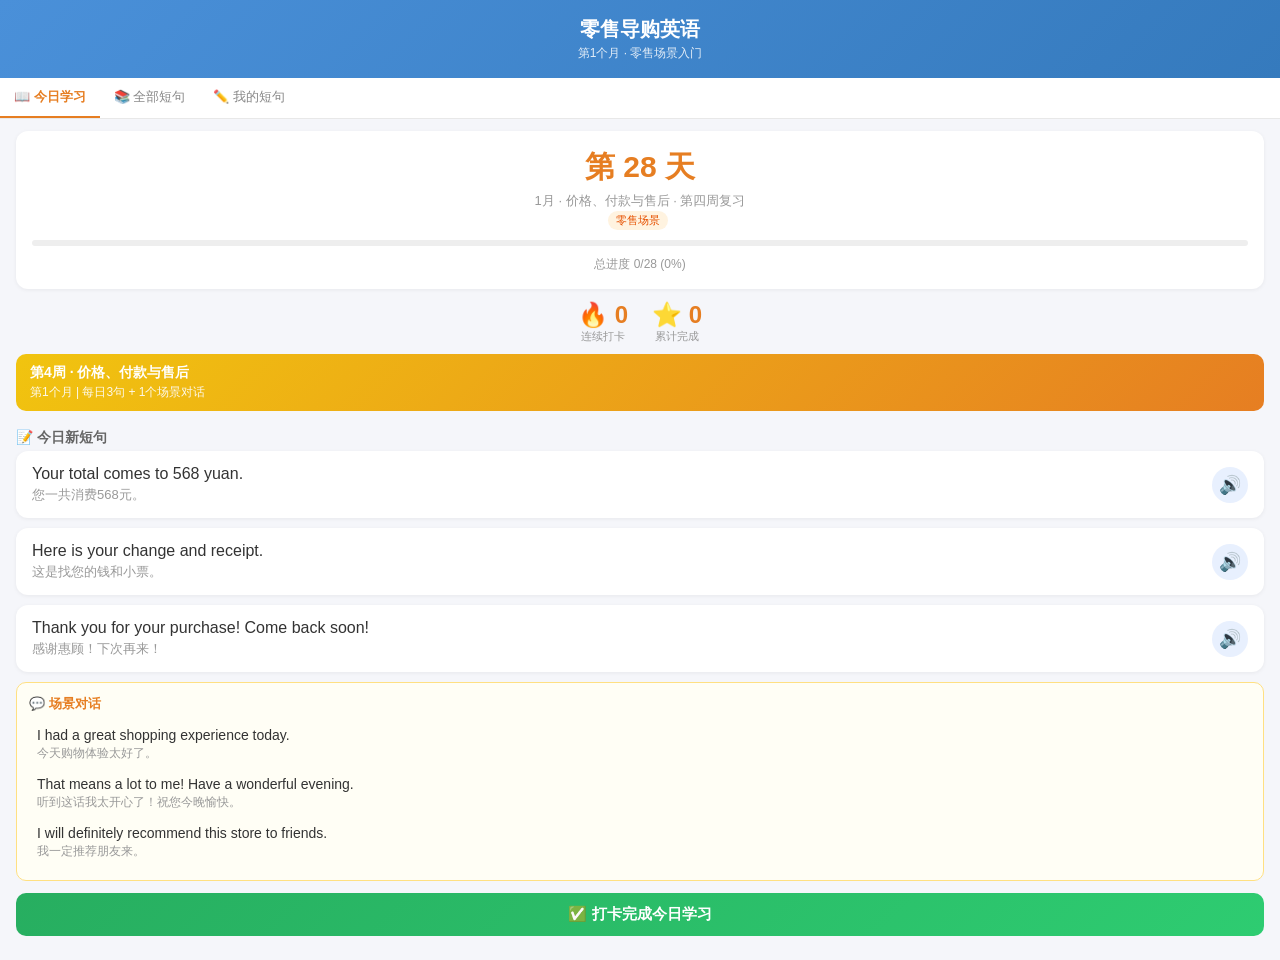
==== index.html @ 5f913c21 "精简到第1个月课程 (28天)，文件大小减半" ====
<!DOCTYPE html>
<html lang="zh-CN">
<head>
<meta charset="UTF-8">
<meta name="viewport" content="width=device-width, initial-scale=1.0, user-scalable=no">
<meta name="apple-mobile-web-app-capable" content="yes">
<meta name="apple-mobile-web-app-status-bar-style" content="default">
<meta name="apple-mobile-web-app-title" content="英语学习">
<meta name="theme-color" content="#4A90D9">
<title>零售导购英语 · 第1个月</title>
<link rel="manifest" href="manifest.json">
<link rel="apple-touch-icon" href="apple-touch-icon.png">
<style>
*{margin:0;padding:0;box-sizing:border-box}
body{font-family:-apple-system,BlinkMacSystemFont,'Segoe UI',Roboto,sans-serif;background:#f5f6fa;color:#333;min-height:100vh;padding-bottom:env(safe-area-inset-bottom,20px)}
.app-header{background:linear-gradient(135deg,#4A90D9,#357ABD);color:#fff;padding:16px;text-align:center;position:sticky;top:0;z-index:10}
.app-header h1{font-size:20px;font-weight:600}
.app-header p{font-size:12px;opacity:.85;margin-top:2px}
.tabs{display:flex;background:#fff;position:sticky;top:72px;z-index:9;border-bottom:1px solid #e8e8e8;overflow-x:auto;-webkit-overflow-scrolling:touch}
.tabs::-webkit-scrollbar{display:none}
.tab{flex:none;padding:10px 14px;font-size:13px;color:#888;border:none;background:none;cursor:pointer;white-space:nowrap;border-bottom:2px solid transparent;transition:all .2s}
.tab.active{color:#4A90D9;border-bottom-color:#4A90D9}
.tab.today-tab{font-weight:600}
.tab.today-tab.active{color:#e67e22;border-bottom-color:#e67e22}
.content{padding:12px 16px}
.page{display:none}
.page.active{display:block}

.card{background:#fff;border-radius:12px;padding:14px 16px;margin-bottom:10px;box-shadow:0 1px 4px rgba(0,0,0,.06);display:flex;justify-content:space-between;align-items:center;transition:all .15s;cursor:pointer}
.card:active{transform:scale(.98);background:#f8f9ff}
.card-left{flex:1;min-width:0}
.card-en{font-size:16px;color:#333;font-weight:500;margin-bottom:3px}
.card-zh{font-size:13px;color:#999}
.speak-icon{width:36px;height:36px;border-radius:50%;background:#e8f0fe;display:flex;align-items:center;justify-content:center;flex-shrink:0;margin-left:10px;font-size:18px;transition:all .2s}
.card:active .speak-icon{background:#4A90D9}
.section-title{font-size:14px;font-weight:600;color:#666;padding:8px 0 4px}

.add-section{background:#fff;border-radius:12px;padding:16px;margin-top:10px;box-shadow:0 1px 4px rgba(0,0,0,.06)}
.add-section h3{font-size:15px;margin-bottom:10px}
.add-section input{width:100%;padding:10px 14px;border:1px solid #ddd;border-radius:8px;font-size:14px;margin-bottom:8px;outline:none}
.add-section input:focus{border-color:#4A90D9}
.btn-primary{display:block;width:100%;padding:12px;background:linear-gradient(135deg,#4A90D9,#357ABD);color:#fff;border:none;border-radius:10px;font-size:15px;font-weight:600;cursor:pointer}
.btn-primary:active{opacity:.85}

.empty-hint{text-align:center;color:#bbb;padding:40px 0;font-size:14px}
.delete-btn{background:none;border:none;color:#ccc;font-size:20px;cursor:pointer;padding:4px 8px;line-height:1}
.delete-btn:active{color:#e74c3c}
.toast{position:fixed;bottom:30px;left:50%;transform:translateX(-50%);background:rgba(0,0,0,.75);color:#fff;padding:10px 24px;border-radius:20px;font-size:14px;z-index:100;opacity:0;transition:opacity .3s;pointer-events:none}
.toast.show{opacity:1}

.tag{display:inline-block;padding:2px 8px;border-radius:10px;font-size:11px;font-weight:500;margin-right:4px}
.tag-retail{background:#fff3e0;color:#e65100}
.tag-daily{background:#e3f2fd;color:#1565c0}
.tag-adv{background:#f3e5f5;color:#7b1fa2}

.study-header{background:#fff;border-radius:12px;padding:16px;margin-bottom:12px;box-shadow:0 1px 4px rgba(0,0,0,.06);text-align:center}
.study-day{font-size:30px;font-weight:700;color:#e67e22}
.study-label{font-size:13px;color:#999;margin-top:4px}
.progress-bar{height:6px;background:#eee;border-radius:3px;margin:10px 0;overflow:hidden}
.progress-fill{height:100%;background:linear-gradient(90deg,#e67e22,#f1c40f);border-radius:3px;transition:width .5s}
.progress-text{font-size:12px;color:#999}

.streak-box{display:flex;justify-content:center;gap:24px;margin-bottom:10px}
.streak-item{text-align:center}
.streak-num{font-size:24px;font-weight:700;color:#e67e22}
.streak-label{font-size:11px;color:#999}

.week-header{background:linear-gradient(135deg,#f1c40f,#e67e22);color:#fff;border-radius:10px;padding:10px 14px;margin-bottom:10px}
.week-header .wk-title{font-size:14px;font-weight:600}
.week-header .wk-sub{font-size:12px;opacity:.9;margin-top:2px}

.conv-box{background:#fffef5;border:1px solid #ffe082;border-radius:10px;padding:12px;margin-bottom:10px}
.conv-box .conv-title{font-size:13px;font-weight:600;color:#e67e22;margin-bottom:8px}
.conv-box .conv-line{font-size:14px;padding:6px 8px;border-radius:6px;cursor:pointer;margin-bottom:2px}
.conv-box .conv-line:active{background:#fff3cd}
.conv-box .conv-en{color:#333;font-weight:500}
.conv-box .conv-zh{color:#999;font-size:12px;margin-top:2px}

.check-btn{display:block;width:100%;margin:12px 0;padding:12px;background:linear-gradient(135deg,#27ae60,#2ecc71);color:#fff;border:none;border-radius:10px;font-size:15px;font-weight:600;cursor:pointer}
.check-btn:active{opacity:.85}
.check-btn.done{background:#bbb;cursor:default}

.phrase-collection .section-header{cursor:pointer;display:flex;justify-content:space-between;align-items:center;padding:8px 0}
.phrase-collection .section-header .arrow{font-size:12px;transition:.3s;color:#999}
.phrase-collection .section-open .arrow{transform:rotate(180deg)}
.phrase-collection .section-body{display:none}
.phrase-collection .section-open .section-body{display:block}

.month-divider{background:#f0f4ff;border-radius:10px;padding:10px 14px;margin:14px 0 8px;font-size:14px;font-weight:600;color:#4A90D9}
</style>
</head>
<body>

<div class="app-header">
  <h1>零售导购英语</h1>
  <p>第1个月 · 零售场景入门</p>
</div>

<div class="tabs" id="tabs">
  <button class="tab today-tab active" data-page="study">📖 今日学习</button>
  <button class="tab" data-page="phrases">📚 全部短句</button>
  <button class="tab" data-page="custom">✏️ 我的短句</button>
</div>

<div class="content">
  <div class="page active" id="study"></div>
  <div class="page phrase-collection" id="phrases"></div>
  <div class="page" id="custom"></div>
</div>

<div class="toast" id="toast"></div>

<script>
// ============ 6个月课程体系 (24周, 每周7天, 共168天) ============
// 格式: p=[英文,中文]; c=[[英文,中文],...]
const CURR = [
// 第1个月：零售英语基础 (Weeks 1-4)
{w:'接待与问候',m:1, d:[
  {n:'基本问候',p:[['Hello! How are you today?','你好！今天怎么样？'],['Good morning! Welcome to our store.','早上好！欢迎光临。'],['Nice to meet you. I am your shopping assistant.','很高兴见到您，我是您的导购。']],
   c:[['Hello, welcome!','您好，欢迎光临！'],['Hi, thank you. This store is beautiful.','你好，谢谢。你们店真漂亮。'],['Thank you! Let me know if you need any help.','谢谢！有需要随时叫我。']]},
  {n:'自我介绍与询问需求',p:[['How can I help you today?','今天有什么可以帮您的？'],['Are you looking for anything specific?','您在找什么特定的款式吗？'],['Is this your first time shopping with us?','您是第一次来我们家吗？']],
   c:[['What brings you in today?','今天想找什么？'],['I am just looking around for now.','我先随便看看。'],['Sure! Take your time. I will be right here.','好的您慢慢看，我就在这边。']]},
  {n:'欢迎回头客',p:[['Welcome back! So nice to see you again.','欢迎回来！很高兴又见到您。'],['How did you like the jacket you bought last time?','上次那件夹克穿得怎么样？'],['We just got some new arrivals you might like.','我们刚到了一批新款，您可能会喜欢。']],
   c:[['Hey, you are back!','嘿，您又来啦！'],['Yes! I loved the dress I bought here.','对！上次买的裙子很喜欢。'],['That is great! Let me show you our new styles.','太好了！我带您看看新款。'],['Perfect, I would love that.','好呀，正想看呢。']]},
  {n:'介绍店铺布局',p:[['The women\'s section is on this floor.','女装区在这一层。'],['Fitting rooms are in the back, to your right.','试衣间在后面右手边。'],['We also have shoes and accessories upstairs.','楼上还有鞋子和配饰。']],
   c:[['Where is the fitting room?','试衣间在哪？'],['Right over there, in the corner.','就在那边角落里。'],['Can I take more than three items in?','可以拿三件以上进去吗？'],['Of course! Take as many as you like.','当然！随便拿。']]},
  {n:'表达感谢',p:[['Thank you so much for your patience.','非常感谢您的耐心。'],['I really appreciate you coming in today.','真的很感谢您今天光临。'],['It was a pleasure helping you.','很高兴为您服务。']],
   c:[['Thank you for your help today.','谢谢你今天的帮助。'],['My pleasure! Have a wonderful day!','不客气！祝您愉快！'],['You too! See you next time.','你也是！下次见。']]},
  {n:'道别与邀请再来',p:[['Hope to see you again soon!','希望很快再见到您！'],['We have new arrivals every Friday.','我们每周五都有新款到。'],['Feel free to come back anytime.','随时欢迎再来。']],
   c:[['I will definitely come back next week.','我下周肯定再来。'],['Great! I will save some new styles for you.','太好了！我给您留些新款。'],['You are so kind. Goodbye!','你真好。再见！']]},
  {n:'第一周复习',p:[['Let me know if you have any questions.','有任何问题随时问我。'],['Would you like me to gift wrap this?','需要帮您包装成礼品吗？'],['Thank you for shopping with us!','感谢您在我们店购物！']],
   c:[['I think that is everything I need.','我想要的就这些了。'],['Wonderful! Let me ring you up.','好的！我帮您结账。'],['Can I pay by card?','可以刷卡吗？'],['Yes, we accept all major cards.','可以的，主流银行卡都支持。']]}
]},
{w:'商品介绍与材质',m:1, d:[
  {n:'服装品类',p:[['We have jackets, coats, sweaters, and hoodies.','我们有夹克、大衣、毛衣和卫衣。'],['This rack is all the new arrivals.','这个货架全是新款。'],['Dresses and skirts are over on that side.','连衣裙和半身裙在那边。']],
   c:[['Where can I find casual shirts?','休闲衬衫在哪？'],['Right here. What color do you prefer?','这边。您喜欢什么颜色？'],['Something light, maybe white or blue.','浅色的，白色或蓝色吧。']]},
  {n:'面料材质',p:[['This is 100% pure cotton, very breathable.','这是100%纯棉，非常透气。'],['It is a cotton-polyester blend, wrinkle-free.','这是棉涤混纺的，不易起皱。'],['The lining is silk, so it feels very smooth.','内衬是真丝的，手感很顺滑。']],
   c:[['What material is this made of?','这是什么面料？'],['It is linen — perfect for summer.','亚麻的，夏天穿特别舒服。'],['Will it shrink after washing?','洗了会缩水吗？'],['No, it is pre-washed. Machine wash is fine.','不会，做过预缩处理，机洗没问题。']]},
  {n:'颜色与图案',p:[['We have this in black, white, and navy blue.','这款有黑色、白色和深蓝色。'],['This floral print is very popular this season.','这个碎花图案这季非常流行。'],['Solid colors are more versatile for daily wear.','纯色更适合日常搭配。']],
   c:[['Do you have this in a darker color?','这款有深一点的颜色吗？'],['Yes, we have it in dark gray too.','有的，还有深灰色的。'],['Can I see the dark gray one?','深灰的能给我看看吗？'],['Of course, let me grab it for you.','当然，我去帮您拿。']]},
  {n:'款式风格',p:[['This is a casual style, great for everyday wear.','这是休闲款，很适合日常穿。'],['That one is more formal, good for the office.','那件偏正式，适合上班穿。'],['This slim-fit cut is very trendy right now.','这个修身版型现在很流行。']],
   c:[['I need something for a business meeting.','我需要开会穿的衣服。'],['This blazer would be perfect for that.','这件西装外套就很合适。'],['It looks very professional.','看起来很干练。'],['It does! And it pairs well with jeans too.','是的！配牛仔裤也很好看。']]},
  {n:'面料护理',p:[['This needs to be dry cleaned only.','这款只能干洗。'],['You can machine wash this in cold water.','这个可以冷水机洗。'],['Hang dry, do not put it in the dryer.','悬挂晾干，不要放烘干机。']],
   c:[['How do I wash this sweater?','这件毛衣怎么洗？'],['Hand wash in cold water, lay flat to dry.','冷水手洗，平铺晾干。'],['That sounds easy enough.','听起来不算麻烦。'],['It is! And it will last for years if cared properly.','是的！保养得当可以穿好几年。']]},
  {n:'推荐搭配',p:[['This top goes really well with those jeans.','这件上衣配那条牛仔裤很好看。'],['You can dress it up with heels or down with sneakers.','配高跟鞋正式，配运动鞋休闲。'],['A complete outfit from head to toe!','从头到脚一套完整搭配！']],
   c:[['What would you pair this with?','这件你觉得怎么搭？'],['I would say a white tee and these ankle boots.','我会搭白T恤和这双短靴。'],['Oh, that sounds really nice!','听起来真不错！'],['Try it on and see how you feel!','试试看感觉怎么样！']]},
  {n:'周复习：描述商品',p:[['This fabric is soft, lightweight, and durable.','这个面料柔软、轻薄还耐穿。'],['It comes in multiple colors and sizes.','有多种颜色和尺码可选。'],['Definitely one of our best quality items.','绝对是我们质量最好的款之一。']],
   c:[['Why is this one more expensive?','为什么这件更贵？'],['The material is imported and the stitching is hand-done.','面料是进口的，缝线是手工的。'],['I can tell the difference now that you mention it.','你一说我确实看出差别了。']]}
]},
{w:'尺码、试穿与反馈',m:1, d:[
  {n:'询问尺码',p:[['What size do you normally wear?','您平时穿什么码？'],['We carry sizes from XS to XXL.','我们有XS到XXL码。'],['Let me check if we have your size.','我帮您查一下有没有您的码。']],
   c:[['Do you have this in medium?','这款有中号吗？'],['Let me check. Yes, here you go.','我看看。有的，给您。'],['Thanks! Where can I try it on?','谢谢！试衣间在哪？']]},
  {n:'试穿引导',p:[['Would you like to try it on?','要试穿一下吗？'],['The fitting room is right this way.','试衣间这边请。'],['Take your time. I will wait right outside.','慢慢试，我在外面等您。']],
   c:[['Can I try both of these?','这两件都能试吗？'],['Absolutely! I will hang them in the room for you.','当然！我帮您挂到试衣间里。'],['Thank you so much.','太感谢了。']]},
  {n:'尺码不合适',p:[['This one runs a little small, try a size up.','这款偏小，试试大一码。'],['It is a bit loose. Would you like a smaller size?','有点松，要试试小一码吗？'],['The sleeves are too long for me.','袖子对我来说太长了。']],
   c:[['This feels a bit tight in the shoulders.','肩这里有点紧。'],['Let me bring you a size large.','我给您换个大号。'],['Yes please, that might work better.','好的，大号可能更合适。']]},
  {n:'赞美顾客',p:[['That looks amazing on you!','您穿这个太好看了！'],['This color really suits your skin tone.','这个颜色很衬您的肤色。'],['It fits you like it was made for you.','太合身了，像量身定做的一样。']],
   c:[['What do you think? Does it look okay?','你觉得怎么样？还行吗？'],['Are you kidding? It is perfect on you!','开什么玩笑？太完美了！'],['Really? I am not sure about the length.','真的吗？我不太确定长度。'],['The length is just right — it hits exactly at the right spot.','长度刚好，恰到好处。']]},
  {n:'试穿反馈',p:[['How does it feel? Comfortable?','穿起来感觉怎么样？舒服吗？'],['Do you like the fit?','您觉得版型怎么样？'],['Walk around a bit, see how it moves.','走几步看看活动起来怎么样。']],
   c:[['I love the fabric, but the color is not quite me.','面料很喜欢，但颜色不太适合我。'],['No problem! Let me show you the same style in blue.','没问题！这款还有蓝色的。'],['Blue would be much better!','蓝色就好多了！']]},
  {n:'比较试穿',p:[['Which one do you prefer?','您更喜欢哪一件？'],['They both look great, but for different occasions.','两件都好看，适合不同场合。'],['Take a photo in the mirror if you want!','想的话可以对着镜子拍张照！']],
   c:[['I cannot decide between these two.','这两件我选不出来。'],['The black one is more classic, the red is more bold.','黑色更经典，红色更大胆。'],['You are right. I will go with the classic black.','你说得对，我选经典的黑色。']]},
  {n:'第三周复习',p:[['Always try things on — sizes vary by brand.','一定要试穿，不同品牌尺码不一样。'],['If it does not feel right, do not buy it.','穿起来不舒服就别买。'],['Comfort and confidence are equally important.','舒适和自信同样重要。']],
   c:[['I think I will take all three items!','这三件我都要了！'],['Excellent choices! Let me help you to the counter.','选得太好了！我帮您拿到收银台。'],['You have been so helpful today.','你今天帮了太多忙了。'],['That is what I am here for!','这是我应该做的！']]}
]},
{w:'价格、付款与售后',m:1, d:[
  {n:'价格询问',p:[['How much is this one?','这件多少钱？'],['It is two hundred and ninety-nine yuan.','这件299元。'],['The price tag is on the inside label.','价格标签在内标上。']],
   c:[['Is there a discount on this?','这件有折扣吗？'],['It is already 30% off, the original was 429.','已经打7折了，原价429。'],['Oh, that is a really good deal!','那确实很划算！']]},
  {n:'优惠活动',p:[['We have a buy-one-get-one-half-off promotion.','我们有第二件半价活动。'],['If you spend over 500, you get 50 off.','满500减50。'],['Members get an extra 10% off.','会员额外享受9折。']],
   c:[['Do I need a membership card for the discount?','会员卡才能打折吗？'],['You can sign up right now, it is free!','可以现在就办，免费的！'],['Okay, sign me up!','好，帮我办一张！']]},
  {n:'付款方式',p:[['We accept cash, WeChat, Alipay, and bank cards.','我们可以收现金、微信、支付宝和银行卡。'],['Would you like to split the payment?','需要分开付吗？'],['Please scan the QR code here.','请扫这里的二维码。']],
   c:[['Can I pay with Apple Pay?','能用Apple Pay吗？'],['Yes, just tap your phone here.','可以，在这里碰一下就行。'],['So convenient!','太方便了！']]},
  {n:'打包与发票',p:[['Would you like a gift receipt?','需要礼品小票吗？'],['Shall I wrap it as a gift?','需要帮您包装成礼品吗？'],['Would you like a paper bag or just the item?','要纸袋还是就拿商品？']],
   c:[['Can you gift wrap this one? It is a present.','这个能帮我包装吗？是送人的。'],['Of course! Let me make it look beautiful.','当然！我帮您包得漂漂亮亮的。'],['Thank you, that would be lovely.','谢谢，太好了。']]},
  {n:'退换政策',p:[['You can return or exchange within 30 days.','30天内可以退换。'],['Please keep the receipt and tags attached.','请保留小票和吊牌。'],['Sale items are final sale, no returns.','特价商品不退不换。']],
   c:[['What if it does not fit when I get home?','回家试了不合适怎么办？'],['No worries, just bring it back with the receipt.','没关系，带上小票拿回来就行。'],['Even if I already wore it?','穿过了也能退吗？'],['As long as the tags are still on and it is within 30 days.','只要吊牌还在、30天内就可以。']]},
  {n:'处理投诉',p:[['I am so sorry about the inconvenience.','给您带来不便非常抱歉。'],['Let me fix this for you right away.','我马上帮您解决。'],['Would you like a refund or an exchange?','您要退款还是换货？']],
   c:[['There is a small stain on this shirt.','这件衬衫上有个小污渍。'],['Oh no, let me get you a brand new one.','哎呀，我给您拿件全新的。'],['Thank you for handling it so quickly.','谢谢处理得这么快。']]},
  {n:'第四周复习',p:[['Your total comes to 568 yuan.','您一共消费568元。'],['Here is your change and receipt.','这是找您的钱和小票。'],['Thank you for your purchase! Come back soon!','感谢惠顾！下次再来！']],
   c:[['I had a great shopping experience today.','今天购物体验太好了。'],['That means a lot to me! Have a wonderful evening.','听到这话我太开心了！祝您今晚愉快。'],['I will definitely recommend this store to friends.','我一定推荐朋友来。']]}
]},

// 课程只加载第1个月，后续月份按需扩展
];
// ============ 原有零售短句合集（扩展版）============
const PHRASES = {
'接待问候':[['Hello! Welcome to our store.','您好！欢迎光临。'],['How can I help you today?','今天有什么可以帮您的？'],['Are you looking for anything specific?','您在找什么特定的款式吗？'],['Feel free to look around.','请随便看看。'],['Let me know if you need any help.','有需要随时叫我。'],['This way, please.','这边请。'],['Please take your time.','不着急慢慢看。'],['Is this your first time here?','第一次来我们家吗？']],
'商品介绍':[['This is one of our best-sellers.','这是我们销量最好的款之一。'],['It is very popular this season.','这季非常流行。'],['The quality is absolutely excellent.','质量非常好。'],['It goes well with almost anything.','这件很百搭。'],['Would you like to try the other color?','要试试另一个颜色吗？'],['This is 100% pure cotton.','这是100%纯棉。'],['The fabric is soft, lightweight, and durable.','面料柔软轻薄还耐穿。']],
'尺码与试穿':[['What size are you looking for?','您找什么尺码？'],['We have sizes from XS to XXL.','我们有XS到XXL码。'],['This runs a bit small. Take a size up.','这款偏小，换大一码。'],['Would you like to try it on?','要试穿一下吗？'],['The fitting room is over there.','试衣间在那边。'],['How does it fit? Comfortable?','穿起来怎么样？舒服吗？'],['It looks absolutely amazing on you!','您穿上太好看了！'],['This color really suits your skin tone.','这个颜色很衬您的肤色。']],
'价格与付款':[['We accept cash, card, and mobile payment.','支持现金、刷卡和手机支付。'],['Would you like a receipt?','需要小票吗？'],['Please scan the QR code to pay.','请扫码支付。'],['Your total is 299 yuan.','一共299元。'],['Here is your change and receipt.','找您的钱和小票。'],['We have a buy-one-get-one-half-off deal.','有第二件半价活动。'],['Members get an extra 10% off.','会员额外9折。'],['You can return or exchange within 30 days.','30天内可退换。']],
'库存与售后':[['Let me check if we have it in stock.','我帮您查一下库存。'],['Yes, we have this in stock.','这件还有货。'],['Sorry, this one is out of stock.','不好意思这件没货了。'],['We can order it for you.','我们可以帮您订。'],['A new shipment will arrive next week.','下周有新货到。'],['This is the last one.','这是最后一件了。'],['I can reserve it in your size.','可以帮您预留您的码。'],['Sale items are final sale, cannot be returned.','特价商品不退不换。']],
'日常寒暄':[['How is your day going?','今天过得怎么样？'],['Did you have a good weekend?','周末过得好吗？'],['How have you been lately?','最近怎么样？'],['What do you like to do in your free time?','空闲时间喜欢做什么？'],['Have you seen any good movies lately?','最近看了什么好电影吗？'],['It is such a beautiful day today!','今天天气真好！'],['Looks like it might rain later.','看起来待会可能要下雨。'],['I tried a new restaurant and it was amazing.','试了一家新餐厅太棒了。']],
'社交交流':[['It was really nice chatting with you!','和你聊天真开心！'],['We should grab coffee sometime.','改天一起喝咖啡吧。'],['I had a great time talking to you.','和你聊得很愉快。'],['Keep in touch!','保持联系！'],['Take care of yourself.','照顾好自己。'],['Let me know if you need anything.','需要什么随时说。'],['I am here for you.','我支持你。'],['You have got this! I believe in you.','你能行的！我相信你。']]
};

// ============ 工具函数 ============
function speak(text){
  if(!('speechSynthesis' in window)){showToast('浏览器不支持语音朗读');return}
  speechSynthesis.cancel()
  const u = new SpeechSynthesisUtterance(text)
  u.lang='en-US'; u.rate=0.85; u.pitch=1
  speechSynthesis.speak(u)
}

function showToast(msg){
  const t=document.getElementById('toast')
  t.textContent=msg; t.classList.add('show')
  clearTimeout(t._t); t._t=setTimeout(()=>t.classList.remove('show'),1800)
}

// ============ Tab切换 ============
document.getElementById('tabs').addEventListener('click',function(e){
  if(!e.target.classList.contains('tab'))return
  document.querySelectorAll('.tab').forEach(t=>t.classList.remove('active'))
  e.target.classList.add('active')
  const p=e.target.getAttribute('data-page')
  document.querySelectorAll('.page').forEach(g=>g.classList.remove('active'))
  document.getElementById(p).classList.add('active')
  if(p==='study')renderStudy()
  else if(p==='custom')renderCustom()
})

// ============ 今日学习 ============
function getProgress(){
  return JSON.parse(localStorage.getItem('studyProgress')||'{"done":{},"streak":0,"lastDate":"","totalDone":0}')
}
function saveProgress(p){localStorage.setItem('studyProgress',JSON.stringify(p))}

function getTodayIndex(){
  const start=new Date('2026-07-13')
  const today=new Date()
  today.setHours(0,0,0,0)
  const days=Math.floor((today-start)/(1000*60*60*24))
  return Math.max(0,Math.min(days,27))
}

function renderStudy(){
  const d=document.getElementById('study')
  const idx=getTodayIndex()
  const prog=getProgress()
  const totalDays=28

  // 计算周和天
  let weekIdx=0, dayIdx=idx, remaining=idx
  while(remaining>=7){remaining-=7; weekIdx++}
  dayIdx=remaining
  if(weekIdx>=CURR.length)weekIdx=CURR.length-1
  const week=CURR[weekIdx]
  if(dayIdx>=week.d.length)dayIdx=week.d.length-1
  const day=week.d[dayIdx]

  // 连续打卡
  const todayStr=new Date().toISOString().slice(0,10)
  const yesterdayStr=new Date(Date.now()-86400000).toISOString().slice(0,10)
  if(prog.lastDate===yesterdayStr && !prog.done[idx]){
    prog.streak++
  }else if(prog.lastDate!==yesterdayStr && prog.lastDate!==todayStr && !prog.done[idx]){
    prog.streak=0
  }
  prog.lastDate=todayStr
  saveProgress(prog)

  const isDone=prog.done[idx]
  const doneCount=Object.keys(prog.done).length
  const progressPct=Math.round(doneCount/totalDays*100)

  // 确定标签
  let tagHTML=''
  if(week.m<=2)tagHTML='<span class="tag tag-retail">零售场景</span>'
  else if(week.m<=4)tagHTML='<span class="tag tag-daily">日常对话</span>'
  else tagHTML='<span class="tag tag-adv">进阶表达</span>'

  d.innerHTML=`
    <div class="study-header">
      <div class="study-day">第 ${idx+1} 天</div>
      <div class="study-label">${week.m}月 · ${week.w} · ${day.n}</div>
      ${tagHTML}
      <div class="progress-bar"><div class="progress-fill" style="width:${progressPct}%"></div></div>
      <div class="progress-text">总进度 ${doneCount}/${totalDays} (${progressPct}%)</div>
    </div>

    <div class="streak-box">
      <div class="streak-item"><div class="streak-num">🔥 ${prog.streak}</div><div class="streak-label">连续打卡</div></div>
      <div class="streak-item"><div class="streak-num">⭐ ${doneCount}</div><div class="streak-label">累计完成</div></div>
    </div>

    <div class="week-header">
      <div class="wk-title">第${weekIdx+1}周 · ${week.w}</div>
      <div class="wk-sub">第${week.m}个月 | 每日3句 + 1个场景对话</div>
    </div>

    <div class="section-title">📝 今日新短句</div>
    ${day.p.map(item=>`
      <div class="card" onclick="speak('${item[0].replace(/'/g,"\\'")}')">
        <div class="card-left"><div class="card-en">${item[0]}</div><div class="card-zh">${item[1]}</div></div>
        <div class="speak-icon">🔊</div>
      </div>
    `).join('')}

    ${day.c?`
    <div class="conv-box">
      <div class="conv-title">💬 场景对话</div>
      ${day.c.map(line=>`
        <div class="conv-line" onclick="speak('${line[0].replace(/'/g,"\\'")}')">
          <div class="conv-en">${line[0]}</div>
          <div class="conv-zh">${line[1]}</div>
        </div>
      `).join('')}
    </div>
    `:''}

    <button class="check-btn${isDone?' done':''}" id="checkBtn" ${isDone?'disabled':''}>
      ${isDone?'✅ 今日已完成':'✅ 打卡完成今日学习'}
    </button>
  `

  if(!isDone){
    document.getElementById('checkBtn').addEventListener('click',function(){
      const p=getProgress()
      p.done[idx]=true
      p.totalDone=(p.totalDone||0)+1
      if(!p.streakDate||p.streakDate!==todayStr){
        if(p.streakDate===yesterdayStr)p.streak++
        else p.streak=1
        p.streakDate=todayStr
      }
      saveProgress(p)
      renderStudy()
      showToast('🎉 打卡成功！继续加油！')
    })
  }
}

// ============ 短语合集（支持搜索 + 分类折叠）============
function renderPhrases(){
  const d=document.getElementById('phrases')
  let html='<div style="margin-bottom:12px"><input type="text" id="searchInput" placeholder="🔍 搜索短句..." style="width:100%;padding:10px 14px;border:1px solid #ddd;border-radius:10px;font-size:14px;outline:none"></div>'
  html+='<div id="searchResults" style="display:none"></div><div id="phraseSections">'

  const entries=Object.entries(PHRASES)
  entries.forEach(([title,items],si)=>{
    html+=`<div class="month-divider">📌 ${title} (${items.length}句)</div>`
    items.forEach(item=>{
      html+=`<div class="card phrase-card" data-en="${item[0].replace(/"/g,'&quot;')}" data-zh="${item[1].replace(/"/g,'&quot;')}" data-section="${title}">
        <div class="card-left"><div class="card-en">${item[0]}</div><div class="card-zh">${item[1]}</div></div>
        <div class="speak-icon">🔊</div>
      </div>`
    })
  })
  html+='</div>'
  d.innerHTML=html

  // 点击播放
  d.querySelectorAll('.phrase-card').forEach(card=>{
    card.addEventListener('click',function(){speak(this.getAttribute('data-en'))})
  })

  // 搜索功能
  const searchInput=d.querySelector('#searchInput')
  searchInput.addEventListener('input',function(){
    const q=this.value.trim().toLowerCase()
    const results=d.querySelector('#searchResults')
    const sections=d.querySelector('#phraseSections')
    if(!q){results.style.display='none'; sections.style.display='block'; d.querySelectorAll('.phrase-card').forEach(c=>c.style.display=''); return}
    results.style.display='block'; sections.style.display='none'
    let found=[]
    d.querySelectorAll('.phrase-card').forEach(card=>{
      const en=card.getAttribute('data-en').toLowerCase()
      const zh=card.getAttribute('data-zh').toLowerCase()
      if(en.includes(q)||zh.includes(q))found.push(card)
    })
    if(found.length===0){results.innerHTML='<div class="empty-hint">没有找到匹配的短句</div>'}
    else{results.innerHTML=''; found.forEach(c=>results.appendChild(c.cloneNode(true)));
      results.querySelectorAll('.phrase-card').forEach(c=>c.addEventListener('click',function(){speak(this.getAttribute('data-en'))}))}
  })
}

// ============ 我的短句 ============
function renderCustom(){
  const d=document.getElementById('custom')
  const saved=JSON.parse(localStorage.getItem('customPhrases')||'[]')
  let html=''
  if(saved.length===0)html+='<div class="empty-hint">还没有自定义短句<br>在下方添加你的专属短句吧</div>'
  else saved.forEach((item,i)=>{
    html+=`<div class="card" onclick="if(!event.target.closest('.delete-btn'))speak('${item.en.replace(/'/g,"\\'")}')">
      <div class="card-left"><div class="card-en">${item.en}</div><div class="card-zh">${item.zh}</div></div>
      <div style="display:flex;align-items:center;gap:6px">
        <button class="delete-btn" data-idx="${i}">×</button>
        <div class="speak-icon" style="margin-left:0">🔊</div>
      </div>
    </div>`
  })
  html+=`<div class="add-section"><h3>➕ 添加新短句</h3>
    <input type="text" id="enInput" placeholder="输入英文短句">
    <input type="text" id="zhInput" placeholder="输入中文翻译">
    <button class="btn-primary" id="addBtn">添加到我的短句</button>
  </div>`
  d.innerHTML=html

  // 删除
  d.querySelectorAll('.delete-btn').forEach(btn=>{
    btn.addEventListener('click',function(e){
      e.stopPropagation()
      const i=parseInt(this.getAttribute('data-idx'))
      const s=JSON.parse(localStorage.getItem('customPhrases')||'[]')
      s.splice(i,1)
      localStorage.setItem('customPhrases',JSON.stringify(s))
      renderCustom(); showToast('已删除')
    })
  })

  // 添加
  const addBtn=d.querySelector('#addBtn')
  if(addBtn)addBtn.addEventListener('click',function(){
    const en=document.getElementById('enInput').value.trim()
    const zh=document.getElementById('zhInput').value.trim()
    if(!en||!zh){showToast('请填写英文和中文');return}
    const s=JSON.parse(localStorage.getItem('customPhrases')||'[]')
    s.push({en,zh})
    localStorage.setItem('customPhrases',JSON.stringify(s))
    renderCustom(); showToast('已添加！')
  })
}

// ============ 初始化 ============
renderStudy()    // 默认显示今日学习
renderPhrases()
renderCustom()
</script>
</body>
</html>
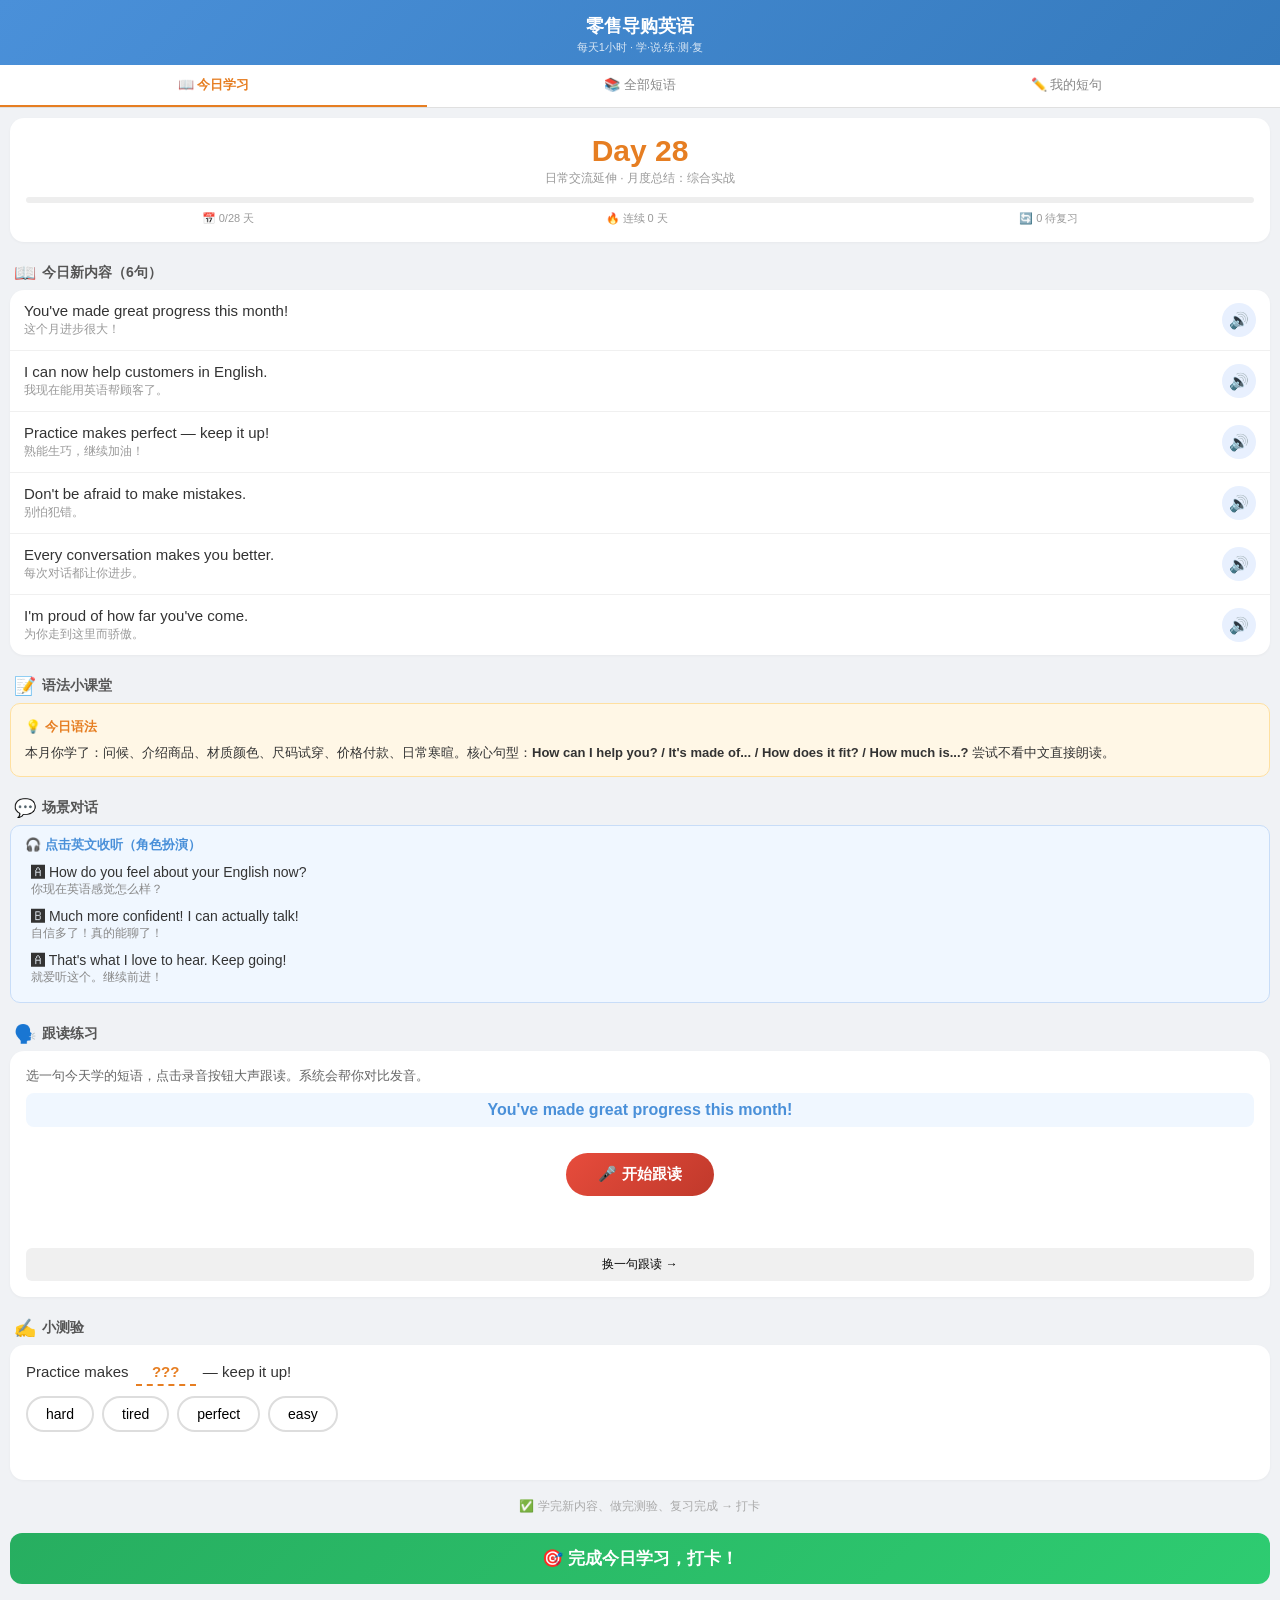
==== commit a0b07066: "v4: 1小时学习模式 - 每天6句+语法+对话+跟读录音+测验+智能复习" ====
--- a/index.html
+++ b/index.html
@@ -2,430 +2,624 @@
 <html lang="zh-CN">
 <head>
 <meta charset="UTF-8">
-<meta name="viewport" content="width=device-width, initial-scale=1.0, user-scalable=no">
+<meta name="viewport" content="width=device-width,initial-scale=1,user-scalable=no">
 <meta name="apple-mobile-web-app-capable" content="yes">
 <meta name="apple-mobile-web-app-status-bar-style" content="default">
-<meta name="apple-mobile-web-app-title" content="英语学习">
+<meta name="apple-mobile-web-app-title" content="零售英语">
 <meta name="theme-color" content="#4A90D9">
-<title>零售导购英语 · 第1个月</title>
+<title>零售导购英语 · 1小时学习</title>
 <link rel="manifest" href="manifest.json">
 <link rel="apple-touch-icon" href="apple-touch-icon.png">
 <style>
 *{margin:0;padding:0;box-sizing:border-box}
-body{font-family:-apple-system,BlinkMacSystemFont,'Segoe UI',Roboto,sans-serif;background:#f5f6fa;color:#333;min-height:100vh;padding-bottom:env(safe-area-inset-bottom,20px)}
-.app-header{background:linear-gradient(135deg,#4A90D9,#357ABD);color:#fff;padding:16px;text-align:center;position:sticky;top:0;z-index:10}
-.app-header h1{font-size:20px;font-weight:600}
-.app-header p{font-size:12px;opacity:.85;margin-top:2px}
-.tabs{display:flex;background:#fff;position:sticky;top:72px;z-index:9;border-bottom:1px solid #e8e8e8;overflow-x:auto;-webkit-overflow-scrolling:touch}
+body{font-family:-apple-system,BlinkMacSystemFont,'Segoe UI',Roboto,sans-serif;background:#f0f2f5;color:#333;min-height:100vh;padding-bottom:80px}
+.app-header{background:linear-gradient(135deg,#4A90D9,#357ABD);color:#fff;padding:14px 16px 10px;text-align:center;position:sticky;top:0;z-index:10}
+.app-header h1{font-size:18px;font-weight:600}
+.app-header p{font-size:11px;opacity:.8;margin-top:2px}
+.tabs{display:flex;background:#fff;position:sticky;top:62px;z-index:9;border-bottom:1px solid #e0e0e0;overflow-x:auto;-webkit-overflow-scrolling:touch}
 .tabs::-webkit-scrollbar{display:none}
-.tab{flex:none;padding:10px 14px;font-size:13px;color:#888;border:none;background:none;cursor:pointer;white-space:nowrap;border-bottom:2px solid transparent;transition:all .2s}
+.tab{flex:1;min-width:0;padding:11px 8px;font-size:13px;color:#888;border:none;background:none;cursor:pointer;text-align:center;border-bottom:2px solid transparent;font-weight:500;white-space:nowrap}
 .tab.active{color:#4A90D9;border-bottom-color:#4A90D9}
-.tab.today-tab{font-weight:600}
-.tab.today-tab.active{color:#e67e22;border-bottom-color:#e67e22}
-.content{padding:12px 16px}
+.tab.study-tab{font-weight:700}
+.tab.study-tab.active{color:#e67e22;border-bottom-color:#e67e22}
+.content{padding:10px}
 .page{display:none}
 .page.active{display:block}
 
-.card{background:#fff;border-radius:12px;padding:14px 16px;margin-bottom:10px;box-shadow:0 1px 4px rgba(0,0,0,.06);display:flex;justify-content:space-between;align-items:center;transition:all .15s;cursor:pointer}
-.card:active{transform:scale(.98);background:#f8f9ff}
-.card-left{flex:1;min-width:0}
-.card-en{font-size:16px;color:#333;font-weight:500;margin-bottom:3px}
-.card-zh{font-size:13px;color:#999}
-.speak-icon{width:36px;height:36px;border-radius:50%;background:#e8f0fe;display:flex;align-items:center;justify-content:center;flex-shrink:0;margin-left:10px;font-size:18px;transition:all .2s}
-.card:active .speak-icon{background:#4A90D9}
-.section-title{font-size:14px;font-weight:600;color:#666;padding:8px 0 4px}
-
-.add-section{background:#fff;border-radius:12px;padding:16px;margin-top:10px;box-shadow:0 1px 4px rgba(0,0,0,.06)}
-.add-section h3{font-size:15px;margin-bottom:10px}
-.add-section input{width:100%;padding:10px 14px;border:1px solid #ddd;border-radius:8px;font-size:14px;margin-bottom:8px;outline:none}
-.add-section input:focus{border-color:#4A90D9}
-.btn-primary{display:block;width:100%;padding:12px;background:linear-gradient(135deg,#4A90D9,#357ABD);color:#fff;border:none;border-radius:10px;font-size:15px;font-weight:600;cursor:pointer}
-.btn-primary:active{opacity:.85}
-
-.empty-hint{text-align:center;color:#bbb;padding:40px 0;font-size:14px}
-.delete-btn{background:none;border:none;color:#ccc;font-size:20px;cursor:pointer;padding:4px 8px;line-height:1}
-.delete-btn:active{color:#e74c3c}
-.toast{position:fixed;bottom:30px;left:50%;transform:translateX(-50%);background:rgba(0,0,0,.75);color:#fff;padding:10px 24px;border-radius:20px;font-size:14px;z-index:100;opacity:0;transition:opacity .3s;pointer-events:none}
+/* 学习进度卡片 */
+.pcard{background:#fff;border-radius:14px;padding:16px;margin-bottom:10px;box-shadow:0 1px 3px rgba(0,0,0,.04)}
+.pday{font-size:30px;font-weight:800;color:#e67e22;text-align:center}
+.plabel{font-size:12px;color:#999;text-align:center;margin-top:2px}
+.pbar{height:6px;background:#eee;border-radius:3px;margin-top:10px;overflow:hidden}
+.pbarf{height:100%;background:linear-gradient(90deg,#e67e22,#f39c12);border-radius:3px;transition:width .4s}
+.pstats{display:flex;justify-content:space-around;margin-top:8px;font-size:11px;color:#999}
+
+/* section headers */
+.sec{font-size:14px;font-weight:700;color:#555;padding:10px 4px 6px;display:flex;align-items:center;gap:6px}
+.sec .emoji{font-size:18px}
+
+/* phrase cards */
+.pcard.list{padding:0;overflow:hidden}
+.pitem{display:flex;align-items:center;padding:12px 14px;border-bottom:1px solid #f0f0f0;cursor:pointer;transition:background .15s}
+.pitem:last-child{border-bottom:none}
+.pitem:active{background:#f5f7ff}
+.pitem .pi{flex:1;min-width:0}
+.pitem .en{font-size:15px;color:#333;font-weight:500}
+.pitem .zh{font-size:12px;color:#999;margin-top:2px}
+.btn-spk{width:34px;height:34px;border-radius:50%;background:#e8f0fe;border:none;display:flex;align-items:center;justify-content:center;font-size:16px;flex-shrink:0;margin-left:8px;cursor:pointer}
+.btn-spk:active{background:#4A90D9;color:#fff}
+
+/* grammar box */
+.gbox{background:#fff7e6;border:1px solid #ffe0a0;border-radius:10px;padding:12px 14px;font-size:13px;line-height:1.7;margin-bottom:10px}
+.gbox .gt{font-weight:700;color:#e67e22;margin-bottom:4px}
+
+/* conversation box */
+.cbox{background:#f0f7ff;border:1px solid #c8ddf8;border-radius:10px;padding:10px 14px;margin-bottom:10px}
+.cbox .ct{font-weight:700;color:#4A90D9;margin-bottom:6px;font-size:13px}
+.cbox .cl{padding:4px 6px;border-radius:4px;cursor:pointer;font-size:14px;margin-bottom:2px}
+.cbox .cl:active{background:#e0ecff}
+.cbox .cen{color:#333}
+.cbox .czh{color:#888;font-size:12px;margin-top:1px}
+
+/* voice record */
+.voice-area{text-align:center;padding:16px 0}
+.btn-record{display:inline-block;padding:12px 32px;background:linear-gradient(135deg,#e74c3c,#c0392b);color:#fff;border:none;border-radius:24px;font-size:15px;font-weight:600;cursor:pointer;transition:all .2s}
+.btn-record:active{transform:scale(.95)}
+.btn-record.listening{background:linear-gradient(135deg,#27ae60,#2ecc71);animation:pulse 1.5s infinite}
+@keyframes pulse{0%,100%{box-shadow:0 0 0 0 rgba(46,204,113,.4)}50%{box-shadow:0 0 0 12px rgba(46,204,113,0)}}
+.voice-result{margin-top:10px;font-size:13px;color:#666;min-height:20px}
+.voice-result .match{color:#27ae60;font-weight:600}
+.voice-result .miss{color:#e74c3c;text-decoration:line-through}
+
+/* quiz */
+.quiz-q{font-size:15px;color:#333;margin-bottom:10px;font-weight:500;line-height:1.5}
+.quiz-q .blank{display:inline-block;border-bottom:2px dashed #e67e22;min-width:60px;text-align:center;color:#e67e22;font-weight:700;margin:0 3px;padding:0 4px}
+.quiz-opts{display:flex;flex-wrap:wrap;gap:8px;margin-bottom:10px}
+.quiz-opt{padding:8px 18px;background:#fff;border:2px solid #ddd;border-radius:20px;font-size:14px;cursor:pointer;font-weight:500;transition:all .15s}
+.quiz-opt:active{transform:scale(.95)}
+.quiz-opt.correct{background:#d5f5e3;border-color:#27ae60;color:#27ae60}
+.quiz-opt.wrong{background:#fadbd8;border-color:#e74c3c;color:#e74c3c}
+.quiz-fb{font-size:13px;padding:4px 0;min-height:22px}
+
+/* review section */
+.ritem{display:flex;align-items:center;padding:10px 0;border-bottom:1px solid #f5f5f5}
+.ritem:last-child{border:none}
+.ritem .ri{flex:1;font-size:14px}
+.ritem .ri .en{color:#333;font-weight:500}
+.ritem .ri .zh{color:#999;font-size:12px}
+.ritem .ri .ago{color:#bbb;font-size:10px}
+.rbtns{display:flex;gap:6px;flex-shrink:0}
+.rbtn{padding:5px 10px;border-radius:12px;border:none;font-size:11px;cursor:pointer;font-weight:600;white-space:nowrap}
+.rbtn.again{background:#ffe0e0;color:#c0392b}
+.rbtn.good{background:#d5f5e3;color:#27ae60}
+.rbtn.easy{background:#e8f0fe;color:#4A90D9}
+
+/* done button */
+.btn-done{display:block;width:100%;padding:14px;background:linear-gradient(135deg,#27ae60,#2ecc71);color:#fff;border:none;border-radius:12px;font-size:17px;font-weight:700;cursor:pointer;margin-top:10px}
+.btn-done:active{background:#27ae60}
+.btn-done.done{background:#bbb;cursor:default}
+
+/* collection search */
+.search-box{width:100%;padding:10px 14px;border:1px solid #ddd;border-radius:10px;font-size:14px;margin-bottom:10px;outline:none;background:#fff}
+.search-box:focus{border-color:#4A90D9}
+
+/* add section */
+.add-box{background:#fff;border-radius:14px;padding:16px;margin-bottom:10px;box-shadow:0 1px 3px rgba(0,0,0,.04)}
+.add-box h3{font-size:14px;margin-bottom:10px}
+.add-box input{width:100%;padding:10px;border:1px solid #ddd;border-radius:8px;font-size:14px;margin-bottom:8px;outline:none}
+.add-box input:focus{border-color:#4A90D9}
+.add-box button{width:100%;padding:12px;background:#4A90D9;color:#fff;border:none;border-radius:8px;font-size:15px;font-weight:600;cursor:pointer}
+.add-box button:active{background:#357ABD}
+
+/* collapsible */
+.sec-col{display:flex;align-items:center;justify-content:space-between;cursor:pointer;padding:8px 4px}
+.sec-col .arr{font-size:11px;transition:transform .3s}
+.sec-col.open .arr{transform:rotate(180deg)}
+.col-body{display:none}
+.col-body.show{display:block}
+
+/* toast */
+.toast{position:fixed;bottom:30px;left:50%;transform:translateX(-50%);background:rgba(0,0,0,.78);color:#fff;padding:10px 24px;border-radius:20px;font-size:13px;z-index:100;opacity:0;transition:opacity .3s;pointer-events:none}
 .toast.show{opacity:1}
 
-.tag{display:inline-block;padding:2px 8px;border-radius:10px;font-size:11px;font-weight:500;margin-right:4px}
-.tag-retail{background:#fff3e0;color:#e65100}
-.tag-daily{background:#e3f2fd;color:#1565c0}
-.tag-adv{background:#f3e5f5;color:#7b1fa2}
-
-.study-header{background:#fff;border-radius:12px;padding:16px;margin-bottom:12px;box-shadow:0 1px 4px rgba(0,0,0,.06);text-align:center}
-.study-day{font-size:30px;font-weight:700;color:#e67e22}
-.study-label{font-size:13px;color:#999;margin-top:4px}
-.progress-bar{height:6px;background:#eee;border-radius:3px;margin:10px 0;overflow:hidden}
-.progress-fill{height:100%;background:linear-gradient(90deg,#e67e22,#f1c40f);border-radius:3px;transition:width .5s}
-.progress-text{font-size:12px;color:#999}
-
-.streak-box{display:flex;justify-content:center;gap:24px;margin-bottom:10px}
-.streak-item{text-align:center}
-.streak-num{font-size:24px;font-weight:700;color:#e67e22}
-.streak-label{font-size:11px;color:#999}
-
-.week-header{background:linear-gradient(135deg,#f1c40f,#e67e22);color:#fff;border-radius:10px;padding:10px 14px;margin-bottom:10px}
-.week-header .wk-title{font-size:14px;font-weight:600}
-.week-header .wk-sub{font-size:12px;opacity:.9;margin-top:2px}
-
-.conv-box{background:#fffef5;border:1px solid #ffe082;border-radius:10px;padding:12px;margin-bottom:10px}
-.conv-box .conv-title{font-size:13px;font-weight:600;color:#e67e22;margin-bottom:8px}
-.conv-box .conv-line{font-size:14px;padding:6px 8px;border-radius:6px;cursor:pointer;margin-bottom:2px}
-.conv-box .conv-line:active{background:#fff3cd}
-.conv-box .conv-en{color:#333;font-weight:500}
-.conv-box .conv-zh{color:#999;font-size:12px;margin-top:2px}
-
-.check-btn{display:block;width:100%;margin:12px 0;padding:12px;background:linear-gradient(135deg,#27ae60,#2ecc71);color:#fff;border:none;border-radius:10px;font-size:15px;font-weight:600;cursor:pointer}
-.check-btn:active{opacity:.85}
-.check-btn.done{background:#bbb;cursor:default}
-
-.phrase-collection .section-header{cursor:pointer;display:flex;justify-content:space-between;align-items:center;padding:8px 0}
-.phrase-collection .section-header .arrow{font-size:12px;transition:.3s;color:#999}
-.phrase-collection .section-open .arrow{transform:rotate(180deg)}
-.phrase-collection .section-body{display:none}
-.phrase-collection .section-open .section-body{display:block}
-
-.month-divider{background:#f0f4ff;border-radius:10px;padding:10px 14px;margin:14px 0 8px;font-size:14px;font-weight:600;color:#4A90D9}
+/* tabs badge */
+.tab .badge{display:inline-block;background:#e74c3c;color:#fff;font-size:10px;border-radius:10px;padding:1px 6px;margin-left:3px;vertical-align:top}
 </style>
 </head>
 <body>
 
 <div class="app-header">
   <h1>零售导购英语</h1>
-  <p>第1个月 · 零售场景入门</p>
+  <p>每天1小时 · 学·说·练·测·复</p>
 </div>
 
 <div class="tabs" id="tabs">
-  <button class="tab today-tab active" data-page="study">📖 今日学习</button>
-  <button class="tab" data-page="phrases">📚 全部短句</button>
-  <button class="tab" data-page="custom">✏️ 我的短句</button>
+  <button class="tab study-tab active" data-tab="study">📖 今日学习</button>
+  <button class="tab" data-tab="all">📚 全部短语</button>
+  <button class="tab" data-tab="my">✏️ 我的短句</button>
 </div>
 
 <div class="content">
-  <div class="page active" id="study"></div>
-  <div class="page phrase-collection" id="phrases"></div>
-  <div class="page" id="custom"></div>
+  <div class="page active" id="page-study"></div>
+  <div class="page" id="page-all"></div>
+  <div class="page" id="page-my"></div>
 </div>
 
 <div class="toast" id="toast"></div>
 
 <script>
-// ============ 6个月课程体系 (24周, 每周7天, 共168天) ============
-// 格式: p=[英文,中文]; c=[[英文,中文],...]
-const CURR = [
-// 第1个月：零售英语基础 (Weeks 1-4)
-{w:'接待与问候',m:1, d:[
-  {n:'基本问候',p:[['Hello! How are you today?','你好！今天怎么样？'],['Good morning! Welcome to our store.','早上好！欢迎光临。'],['Nice to meet you. I am your shopping assistant.','很高兴见到您，我是您的导购。']],
-   c:[['Hello, welcome!','您好，欢迎光临！'],['Hi, thank you. This store is beautiful.','你好，谢谢。你们店真漂亮。'],['Thank you! Let me know if you need any help.','谢谢！有需要随时叫我。']]},
-  {n:'自我介绍与询问需求',p:[['How can I help you today?','今天有什么可以帮您的？'],['Are you looking for anything specific?','您在找什么特定的款式吗？'],['Is this your first time shopping with us?','您是第一次来我们家吗？']],
-   c:[['What brings you in today?','今天想找什么？'],['I am just looking around for now.','我先随便看看。'],['Sure! Take your time. I will be right here.','好的您慢慢看，我就在这边。']]},
-  {n:'欢迎回头客',p:[['Welcome back! So nice to see you again.','欢迎回来！很高兴又见到您。'],['How did you like the jacket you bought last time?','上次那件夹克穿得怎么样？'],['We just got some new arrivals you might like.','我们刚到了一批新款，您可能会喜欢。']],
-   c:[['Hey, you are back!','嘿，您又来啦！'],['Yes! I loved the dress I bought here.','对！上次买的裙子很喜欢。'],['That is great! Let me show you our new styles.','太好了！我带您看看新款。'],['Perfect, I would love that.','好呀，正想看呢。']]},
-  {n:'介绍店铺布局',p:[['The women\'s section is on this floor.','女装区在这一层。'],['Fitting rooms are in the back, to your right.','试衣间在后面右手边。'],['We also have shoes and accessories upstairs.','楼上还有鞋子和配饰。']],
-   c:[['Where is the fitting room?','试衣间在哪？'],['Right over there, in the corner.','就在那边角落里。'],['Can I take more than three items in?','可以拿三件以上进去吗？'],['Of course! Take as many as you like.','当然！随便拿。']]},
-  {n:'表达感谢',p:[['Thank you so much for your patience.','非常感谢您的耐心。'],['I really appreciate you coming in today.','真的很感谢您今天光临。'],['It was a pleasure helping you.','很高兴为您服务。']],
-   c:[['Thank you for your help today.','谢谢你今天的帮助。'],['My pleasure! Have a wonderful day!','不客气！祝您愉快！'],['You too! See you next time.','你也是！下次见。']]},
-  {n:'道别与邀请再来',p:[['Hope to see you again soon!','希望很快再见到您！'],['We have new arrivals every Friday.','我们每周五都有新款到。'],['Feel free to come back anytime.','随时欢迎再来。']],
-   c:[['I will definitely come back next week.','我下周肯定再来。'],['Great! I will save some new styles for you.','太好了！我给您留些新款。'],['You are so kind. Goodbye!','你真好。再见！']]},
-  {n:'第一周复习',p:[['Let me know if you have any questions.','有任何问题随时问我。'],['Would you like me to gift wrap this?','需要帮您包装成礼品吗？'],['Thank you for shopping with us!','感谢您在我们店购物！']],
-   c:[['I think that is everything I need.','我想要的就这些了。'],['Wonderful! Let me ring you up.','好的！我帮您结账。'],['Can I pay by card?','可以刷卡吗？'],['Yes, we accept all major cards.','可以的，主流银行卡都支持。']]}
+// ============================================================
+// 1个月(28天)课程：每天6句+语法+对话+测验
+// f=填空测验 q=题目 a=答案 o=选项
+// ============================================================
+const CURR=[
+{w:'接待与问候',m:1,d:[
+{n:'基本问候',g:'<b>How are you?</b> 是最常用问候语，回答用 I\'m fine/good/great。口语中也常说 <b>How\'s it going?</b>（最近怎么样），回答 <b>Pretty good!</b> 更地道。',
+ p:[['Hello! How are you today?','你好！今天怎么样？'],['Good morning! Welcome to our store.','早上好！欢迎光临。'],['How\'s it going?','最近怎么样？'],['Pretty good, thanks!','挺好的，谢谢！'],['It\'s great to see you!','见到您太好了！'],['Please come in and take a look.','请进来看看吧。']],
+ c:[['Hello, welcome!','您好，欢迎光临！'],['Hi, your store is so nice!','你好，你们店真漂亮！'],['Thank you! Feel free to look around.','谢谢！随便看看。']],
+ f:{q:'Hello! ___ are you today?',a:'How',o:['What','How','Where','Who']}},
+{n:'自我介绍',g:'介绍自己用 <b>I\'m...</b> 或 <b>My name is...</b>。提供帮助时说 <b>Let me know if...</b>（如果...请告诉我）。服务行业常用 <b>I\'ll be happy to...</b>（我很乐意...）。',
+ p:[['My name is Li, I\'ll be your assistant today.','我叫小李，今天由我为您服务。'],['Let me know if you need any help.','有任何需要请随时告诉我。'],['I\'m happy to help you find anything.','我很乐意帮您找任何东西。'],['Just give me a shout if you need me.','需要我就叫我一声。'],['I work here on weekdays.','我工作日都在。'],['It\'s my pleasure to serve you.','为您服务是我的荣幸。']],
+ c:[['Hi, I\'m Li. I\'ll help you today.','你好，我是小李，今天帮您。'],['Thanks. I\'m just looking around.','谢谢，我先看看。'],['Sure! Take your time.','好的，慢慢看。']],
+ f:{q:'My ___ is Li, I\'ll be your assistant.',a:'name',o:['age','job','name','home']}},
+{n:'询问顾客需求',g:'询问需求用 <b>Are you looking for...?</b> 或 <b>What brings you in?</b>（什么风把您吹来了）。<b>specific</b>=特定的，<b>particular</b>=特别的，都是导购常用词。',
+ p:[['Are you looking for something specific?','您在找什么特定的吗？'],['What brings you in today?','今天什么风把您吹来了？'],['Is this for yourself or a gift?','是给自己买还是送人？'],['What kind of style do you prefer?','您喜欢什么类型的风格？'],['Do you have a budget in mind?','有预算范围吗？'],['I can help you find the perfect piece.','我帮您找到最合适的。']],
+ c:[['What are you looking for today?','今天想找什么样的？'],['I\'m looking for a jacket.','我想找件外套。'],['Great! What color do you prefer?','好的！您喜欢什么颜色？']],
+ f:{q:'Are you looking for something ___?',a:'specific',o:['special','specific','interesting','expensive']}},
+{n:'表达感谢与道别',g:'<b>Thank you for...</b> 后接名词或动名词（-ing）。<b>Have a wonderful day!</b> 是美式英语中最常用的道别语。更随意可以说 <b>Take care!</b>（保重）。',
+ p:[['Thank you for coming today!','感谢您今天光临！'],['Have a wonderful day!','祝您愉快！'],['Hope to see you again soon!','希望很快再见到您！'],['Take care and stay safe!','保重身体！'],['Thanks for stopping by!','感谢顺路过来！'],['We really appreciate your visit.','非常感谢您的光临。']],
+ c:[['Thank you so much!','非常感谢！'],['You\'re welcome! See you next time!','不客气！下次见！'],['Bye! Have a good one!','拜拜！回见！']],
+ f:{q:'___ you for coming today!',a:'Thank',o:['Thanks','Thank','Please','Sorry']}},
+{n:'介绍店铺布局',g:'<b>There is/are...</b> 表示"有..."，是最常用的存在句。<b>upstairs</b>=楼上，<b>downstairs</b>=楼下。<b>section</b>=区域，<b>fitting room</b>=试衣间。',
+ p:[['Our store has two floors.','我们店有两层。'],['The women\'s section is upstairs.','女装区在楼上。'],['The fitting rooms are right over there.','试衣间就在那边。'],['The men\'s department is downstairs.','男装区在楼下。'],['The sale items are near the entrance.','特价商品在入口附近。'],['Restrooms are in the back corner.','洗手间在后面拐角。']],
+ c:[['Where is the fitting room?','试衣间在哪？'],['Right over there, in the corner.','就在那边角落。'],['How many items can I try on?','可以试几件？'],['As many as you like!','随便试！']],
+ f:{q:'The fitting rooms are right ___ there.',a:'over',o:['on','over','at','in']}},
+{n:'主动提供帮助',g:'<b>Would you like me to...?</b> 是委婉提供帮助的黄金句型。比 Can I 更礼貌。<b>Can I get you...?</b> 也很常用。回答接受说 <b>That would be great!</b>，拒绝说 <b>I\'m good, thanks.</b>',
+ p:[['Would you like me to show you around?','要我带您逛逛吗？'],['Can I get you a different size?','要给您换一个尺码吗？'],['Would you like to try this on?','要试穿这件吗？'],['Let me know if you want to see more options.','想看更多款式就告诉我。'],['I can hold these at the counter for you.','我帮您把这些放在柜台。'],['Shall I start a fitting room for you?','要帮您开一个试衣间吗？']],
+ c:[['Would you like me to grab another size?','要我拿另一个尺码吗？'],['Yes, that would be great!','好呀，太棒了！'],['I\'ll be right back!','马上回来！']],
+ f:{q:'___ you like to try this on?',a:'Would',o:['Do','Would','Are','Can']}},
+{n:'周复习：接待场景实战',g:'本周重点复习：问好(How are you)、介绍(I\'m...)、提问(Are you/Would you)、道别(Have a...)。注意语调——问句末尾上扬，陈述句平稳。',
+ p:[['Welcome back! It\'s so nice to see you again.','欢迎回来！很高兴又见到您。'],['How did you like the jacket from last time?','上次那件夹克穿得怎么样？'],['We just got some amazing new arrivals.','我们刚到了一些特别棒的新款。'],['I remember you liked blue, let me show you this.','我记得您喜欢蓝色，给您看看这件。'],['You have great taste, this is our best-seller.','您眼光真好，这是我们最畅销的。'],['I\'m here whenever you need me.','我随时都在，需要就叫我。']],
+ c:[['Hey, welcome back!','嘿，欢迎回来！'],['Hi! I loved the dress I bought here!','你好！上次买的裙子超喜欢！'],['That makes me so happy! New styles just arrived.','听到太开心了！新款刚到。'],['Show me everything!','都给我看看！']],
+ f:{q:'We just got some ___ new arrivals.',a:'amazing',o:['bad','amazing','small','old']}}
 ]},
-{w:'商品介绍与材质',m:1, d:[
-  {n:'服装品类',p:[['We have jackets, coats, sweaters, and hoodies.','我们有夹克、大衣、毛衣和卫衣。'],['This rack is all the new arrivals.','这个货架全是新款。'],['Dresses and skirts are over on that side.','连衣裙和半身裙在那边。']],
-   c:[['Where can I find casual shirts?','休闲衬衫在哪？'],['Right here. What color do you prefer?','这边。您喜欢什么颜色？'],['Something light, maybe white or blue.','浅色的，白色或蓝色吧。']]},
-  {n:'面料材质',p:[['This is 100% pure cotton, very breathable.','这是100%纯棉，非常透气。'],['It is a cotton-polyester blend, wrinkle-free.','这是棉涤混纺的，不易起皱。'],['The lining is silk, so it feels very smooth.','内衬是真丝的，手感很顺滑。']],
-   c:[['What material is this made of?','这是什么面料？'],['It is linen — perfect for summer.','亚麻的，夏天穿特别舒服。'],['Will it shrink after washing?','洗了会缩水吗？'],['No, it is pre-washed. Machine wash is fine.','不会，做过预缩处理，机洗没问题。']]},
-  {n:'颜色与图案',p:[['We have this in black, white, and navy blue.','这款有黑色、白色和深蓝色。'],['This floral print is very popular this season.','这个碎花图案这季非常流行。'],['Solid colors are more versatile for daily wear.','纯色更适合日常搭配。']],
-   c:[['Do you have this in a darker color?','这款有深一点的颜色吗？'],['Yes, we have it in dark gray too.','有的，还有深灰色的。'],['Can I see the dark gray one?','深灰的能给我看看吗？'],['Of course, let me grab it for you.','当然，我去帮您拿。']]},
-  {n:'款式风格',p:[['This is a casual style, great for everyday wear.','这是休闲款，很适合日常穿。'],['That one is more formal, good for the office.','那件偏正式，适合上班穿。'],['This slim-fit cut is very trendy right now.','这个修身版型现在很流行。']],
-   c:[['I need something for a business meeting.','我需要开会穿的衣服。'],['This blazer would be perfect for that.','这件西装外套就很合适。'],['It looks very professional.','看起来很干练。'],['It does! And it pairs well with jeans too.','是的！配牛仔裤也很好看。']]},
-  {n:'面料护理',p:[['This needs to be dry cleaned only.','这款只能干洗。'],['You can machine wash this in cold water.','这个可以冷水机洗。'],['Hang dry, do not put it in the dryer.','悬挂晾干，不要放烘干机。']],
-   c:[['How do I wash this sweater?','这件毛衣怎么洗？'],['Hand wash in cold water, lay flat to dry.','冷水手洗，平铺晾干。'],['That sounds easy enough.','听起来不算麻烦。'],['It is! And it will last for years if cared properly.','是的！保养得当可以穿好几年。']]},
-  {n:'推荐搭配',p:[['This top goes really well with those jeans.','这件上衣配那条牛仔裤很好看。'],['You can dress it up with heels or down with sneakers.','配高跟鞋正式，配运动鞋休闲。'],['A complete outfit from head to toe!','从头到脚一套完整搭配！']],
-   c:[['What would you pair this with?','这件你觉得怎么搭？'],['I would say a white tee and these ankle boots.','我会搭白T恤和这双短靴。'],['Oh, that sounds really nice!','听起来真不错！'],['Try it on and see how you feel!','试试看感觉怎么样！']]},
-  {n:'周复习：描述商品',p:[['This fabric is soft, lightweight, and durable.','这个面料柔软、轻薄还耐穿。'],['It comes in multiple colors and sizes.','有多种颜色和尺码可选。'],['Definitely one of our best quality items.','绝对是我们质量最好的款之一。']],
-   c:[['Why is this one more expensive?','为什么这件更贵？'],['The material is imported and the stitching is hand-done.','面料是进口的，缝线是手工的。'],['I can tell the difference now that you mention it.','你一说我确实看出差别了。']]}
+{w:'商品类型与材质',m:1,d:[
+{n:'服装类型',g:'<b>This/That/These/Those</b> 是指示代词。This(这个)和These(这些)指近处，That(那个)和Those(那些)指远处。介绍商品时说 <b>This is...</b> 最常用。',
+ p:[['We have jackets, coats, and sweaters over here.','这边有夹克、大衣和毛衣。'],['This section is all T-shirts and blouses.','这个区域都是T恤和衬衫。'],['Dresses are along the back wall.','连衣裙在后面那面墙。'],['Pants and jeans are on your left.','裤子和牛仔裤在您左边。'],['These are our classic styles.','这些是我们经典款。'],['Those over there are the new collection.','那边那些是新系列。']],
+ c:[['Where are the shirts?','衬衫在哪？'],['Right over here. Long-sleeve or short-sleeve?','这边。长袖还是短袖？'],['Short-sleeve, please.','短袖吧。']],
+ f:{q:'___ section is all T-shirts and blouses.',a:'This',o:['That','This','Those','These']}},
+{n:'面料材质(上)',g:'<b>It\'s made of...</b>（它是...做的）是描述材质的标准句型。<b>100% cotton</b>=纯棉，<b>silk</b>=真丝，<b>wool</b>=羊毛，<b>polyester</b>=涤纶，<b>linen</b>=亚麻。',
+ p:[['This is 100% pure cotton.','这是100%纯棉的。'],['It\'s made of high-quality silk.','这是优质真丝做的。'],['The fabric is a cotton-polyester blend.','面料是棉涤混纺。'],['This wool sweater is very warm.','这件羊毛衫非常暖和。'],['Linen is perfect for summer.','亚麻最适合夏天了。'],['This material is imported from Italy.','这个面料是意大利进口的。']],
+ c:[['What material is this?','什么面料？'],['It\'s pure cotton — very soft and breathable.','纯棉的，很柔软透气。'],['Will it shrink?','会缩水吗？'],['No, it\'s pre-shrunk.','不会，预缩处理过的。']],
+ f:{q:'It\'s made ___ high-quality silk.',a:'of',o:['in','of','by','from']}},
+{n:'面料特性(下)',g:'形容词描述面料手感。<b>soft</b>=柔软，<b>smooth</b>=顺滑，<b>stretchy</b>=有弹性，<b>breathable</b>=透气，<b>wrinkle-resistant</b>=防皱，<b>waterproof</b>=防水。',
+ p:[['This fabric feels very soft and smooth.','这个面料摸起来特别柔软顺滑。'],['It\'s stretchy, so it\'s very comfortable.','有弹性，所以穿着很舒服。'],['This material is wrinkle-resistant, easy to care for.','这个防皱，好打理。'],['The jacket is waterproof and windproof.','这件夹克防水防风。'],['It\'s breathable, great for hot weather.','很透气，天热穿正好。'],['The inner lining is super soft against the skin.','内衬贴着皮肤特别柔软。']],
+ c:[['How does this fabric feel?','这面料手感怎么样？'],['Very soft! And it\'s stretchy too.','很柔软！还有弹性。'],['That\'s perfect, I\'ll take it!','太好了，我买了！']],
+ f:{q:'This fabric feels very ___ and smooth.',a:'soft',o:['hard','rough','soft','heavy']}},
+{n:'颜色与款式',g:'描述颜色的顺序：深浅+颜色词。<b>light blue</b>=浅蓝，<b>dark red</b>=深红。<b>solid</b>=纯色，<b>patterned</b>=有花纹的，<b>striped</b>=条纹，<b>floral</b>=花色的。',
+ p:[['What color are you looking for?','您想要什么颜色？'],['We have this in four colors.','这款有四个颜色。'],['This navy blue is very popular.','这个藏蓝色非常受欢迎。'],['This floral pattern is trending this season.','这个花色这季很流行。'],['The solid black is more classic.','纯黑色更经典。'],['Would you like a brighter or darker color?','您想要亮一点还是暗一点的颜色？']],
+ c:[['Do you have this in red?','这件有红色的吗？'],['Yes, we have light red and dark red.','有的，浅红和深红都有。'],['Let me try the dark red.','我试深红的。']],
+ f:{q:'We have this ___ four colors.',a:'in',o:['with','in','at','for']}},
+{n:'品牌与产地',g:'<b>Where is it made?</b> 问产地。回答：<b>It\'s made in...</b>。<b>brand</b>=品牌，<b>designed in</b>=在哪里设计的，<b>manufactured in</b>=在哪里制造的。',
+ p:[['This brand is very well-known for quality.','这个品牌以品质著称。'],['It\'s designed in France, made in Italy.','法国设计，意大利制造。'],['We carry several international brands.','我们代理多个国际品牌。'],['This is a local brand, very popular here.','这是本地品牌，这里很受欢迎。'],['The craftsmanship is from Japan.','工艺来自日本。'],['Our store is an authorized retailer.','我们店是授权经销商。']],
+ c:[['Where is this brand from?','这个品牌是哪里的？'],['It\'s a French brand, very high quality.','法国品牌，品质很高。'],['I\'ve heard of them!','我听说过！']],
+ f:{q:'It\'s designed ___ France, made in Italy.',a:'in',o:['at','on','in','from']}},
+{n:'流行趋势表达',g:'<b>It\'s trending</b>=现在很流行。<b>this season</b>=这季，<b>in style</b>=时髦的，<b>timeless</b>=永不过时的。<b>Best-seller</b>=畅销款。',
+ p:[['This style is really trending right now.','这个款现在特别流行。'],['It\'s the hottest item this season.','这是这季最火的单品。'],['Minimalist style is very in right now.','极简风现在很时髦。'],['This classic design never goes out of style.','这个经典设计永不过时。'],['We sell out of this every week.','这款每周都卖断货。'],['Fashion bloggers are all wearing this.','时尚博主都在穿这个。']],
+ c:[['What\'s popular right now?','现在流行什么？'],['Minimalist and oversized are both in.','极简风和宽松风都在流行。'],['I love minimalist style!','我超爱极简风！']],
+ f:{q:'This style is really ___ right now.',a:'trending',o:['old','boring','trending','cheap']}},
+{n:'周复习：描述商品实战',g:'本周要点：指示代词(this/that/these/those)、材质(made of)、颜色词序(light/dark+颜色)、趋势(trending/in style)。练习时注意冠词 a/an 的用法。',
+ p:[['Based on what you like, I recommend this one.','根据您的喜好，我推荐这件。'],['The quality and design are both excellent.','品质和设计都非常好。'],['This goes well with almost anything in your closet.','这件跟你衣柜里什么都好搭。'],['Try pairing it with jeans for a casual look.','配牛仔裤就是休闲风。'],['This piece will last you for years.','这件能穿好多年。'],['I own one myself and I absolutely love it.','我自己也有一件，特别喜欢。']],
+ c:[['What do you recommend?','你推荐哪件？'],['This one! It\'s perfect for your style.','这件！跟你的风格绝配。'],['You\'re right, I\'ll try it on.','你说得对，我试试。']],
+ f:{q:'This goes well with almost ___ in your closet.',a:'anything',o:['nothing','anything','something','everything']}}
 ]},
-{w:'尺码、试穿与反馈',m:1, d:[
-  {n:'询问尺码',p:[['What size do you normally wear?','您平时穿什么码？'],['We carry sizes from XS to XXL.','我们有XS到XXL码。'],['Let me check if we have your size.','我帮您查一下有没有您的码。']],
-   c:[['Do you have this in medium?','这款有中号吗？'],['Let me check. Yes, here you go.','我看看。有的，给您。'],['Thanks! Where can I try it on?','谢谢！试衣间在哪？']]},
-  {n:'试穿引导',p:[['Would you like to try it on?','要试穿一下吗？'],['The fitting room is right this way.','试衣间这边请。'],['Take your time. I will wait right outside.','慢慢试，我在外面等您。']],
-   c:[['Can I try both of these?','这两件都能试吗？'],['Absolutely! I will hang them in the room for you.','当然！我帮您挂到试衣间里。'],['Thank you so much.','太感谢了。']]},
-  {n:'尺码不合适',p:[['This one runs a little small, try a size up.','这款偏小，试试大一码。'],['It is a bit loose. Would you like a smaller size?','有点松，要试试小一码吗？'],['The sleeves are too long for me.','袖子对我来说太长了。']],
-   c:[['This feels a bit tight in the shoulders.','肩这里有点紧。'],['Let me bring you a size large.','我给您换个大号。'],['Yes please, that might work better.','好的，大号可能更合适。']]},
-  {n:'赞美顾客',p:[['That looks amazing on you!','您穿这个太好看了！'],['This color really suits your skin tone.','这个颜色很衬您的肤色。'],['It fits you like it was made for you.','太合身了，像量身定做的一样。']],
-   c:[['What do you think? Does it look okay?','你觉得怎么样？还行吗？'],['Are you kidding? It is perfect on you!','开什么玩笑？太完美了！'],['Really? I am not sure about the length.','真的吗？我不太确定长度。'],['The length is just right — it hits exactly at the right spot.','长度刚好，恰到好处。']]},
-  {n:'试穿反馈',p:[['How does it feel? Comfortable?','穿起来感觉怎么样？舒服吗？'],['Do you like the fit?','您觉得版型怎么样？'],['Walk around a bit, see how it moves.','走几步看看活动起来怎么样。']],
-   c:[['I love the fabric, but the color is not quite me.','面料很喜欢，但颜色不太适合我。'],['No problem! Let me show you the same style in blue.','没问题！这款还有蓝色的。'],['Blue would be much better!','蓝色就好多了！']]},
-  {n:'比较试穿',p:[['Which one do you prefer?','您更喜欢哪一件？'],['They both look great, but for different occasions.','两件都好看，适合不同场合。'],['Take a photo in the mirror if you want!','想的话可以对着镜子拍张照！']],
-   c:[['I cannot decide between these two.','这两件我选不出来。'],['The black one is more classic, the red is more bold.','黑色更经典，红色更大胆。'],['You are right. I will go with the classic black.','你说得对，我选经典的黑色。']]},
-  {n:'第三周复习',p:[['Always try things on — sizes vary by brand.','一定要试穿，不同品牌尺码不一样。'],['If it does not feel right, do not buy it.','穿起来不舒服就别买。'],['Comfort and confidence are equally important.','舒适和自信同样重要。']],
-   c:[['I think I will take all three items!','这三件我都要了！'],['Excellent choices! Let me help you to the counter.','选得太好了！我帮您拿到收银台。'],['You have been so helpful today.','你今天帮了太多忙了。'],['That is what I am here for!','这是我应该做的！']]}
+{w:'尺码、价格与付款',m:1,d:[
+{n:'询问与推荐尺码',g:'<b>What size do you wear?</b>（你穿什么码）。国外码：XS/S/M/L/XL。码偏小说 <b>runs small</b>，偏大说 <b>runs large</b>。<b>true to size</b>=标准码。',
+ p:[['What size do you usually wear?','您一般穿什么码？'],['We have all sizes from XS to XXL.','我们有XS到XXL所有码。'],['This style runs a bit small, I suggest sizing up.','这款偏小，建议拿大一码。'],['This one is true to size.','这款是标准码。'],['Let me grab a medium for you.','我帮您拿一件中号。'],['Do you want to try both sizes to compare?','要不要两个码都试试对比一下？']],
+ c:[['What size should I try?','我该试什么码？'],['You look like a medium to me. Let\'s try both M and L.','我觉得像中号。中号和大号都试试吧。'],['Good idea!','好主意！']],
+ f:{q:'This style ___ a bit small, I suggest sizing up.',a:'runs',o:['is','runs','goes','comes']}},
+{n:'试穿体验',g:'<b>How does it fit?</b>（穿起来合身吗）。回答：<b>It fits perfectly!</b>（太合身了）、<b>It\'s a bit tight/loose</b>（有点紧/松）。夸顾客穿得好看：<b>It looks amazing on you!</b>',
+ p:[['Would you like to try it on?','要试穿一下吗？'],['The fitting rooms are this way.','试衣间在这边。'],['How does it fit?','穿起来怎么样？'],['It looks absolutely amazing on you!','您穿上太好看啦！'],['This color really suits your skin tone.','这个颜色很衬您的肤色。'],['It fits you like it was made for you!','太合身了，像量身定做的一样！']],
+ c:[['How does it look?','看起来怎么样？'],['Wow! It looks perfect on you!','哇！太适合你了！'],['Really? I do like how it feels.','真的吗？穿着确实挺舒服的。']],
+ f:{q:'How does it ___?',a:'fit',o:['look','feel','fit','size']}},
+{n:'询问价格',g:'<b>How much is this?</b>（这个多少钱）。美式口语说 <b>How much does it go for?</b>。<b>price tag</b>=价格标签，<b>on sale</b>=打折中，<b>full price</b>=原价。',
+ p:[['How much is this one?','这件多少钱？'],['It\'s 299 yuan.','这件299元。'],['The price tag is on the sleeve.','价格标签在袖子上。'],['Is this on sale?','这件打折吗？'],['It\'s already 30% off the original price.','已经打7折了。'],['Let me check the price for you.','我帮您查一下价格。']],
+ c:[['How much is this jacket?','这件夹克多少钱？'],['It\'s 459 yuan, and it\'s on sale — 20% off.','459元，现在打8折。'],['So about 367 yuan? Not bad!','那就是367左右？不错！']],
+ f:{q:'It\'s already 30% ___ the original price.',a:'off',o:['off','of','on','down']}},
+{n:'折扣与活动',g:'折扣表达：<b>20% off</b>=打八折，<b>half price</b>=半价。<b>buy one get one free</b>=买一送一。美式中 <b>30% off</b> 就是从原价减30%，等于打七折。',
+ p:[['We have a special promotion this week.','这周有特别活动。'],['Buy two, get one at half price.','买两件，第二件半价。'],['Members get an extra 10% off.','会员再享9折。'],['This item is 40% off today only.','这件今天限时打6折。'],['The more you buy, the more you save.','买得越多省得越多。'],['This offer ends this Sunday.','这个活动周日结束。']],
+ c:[['Any discounts?','有折扣吗？'],['Yes! These are 30% off, and members get extra 5%.','有！这些打7折，会员再享95折。'],['How do I become a member?','怎么成为会员？'],['Just scan this QR code, it\'s free!','扫这个码就行，免费的！']],
+ f:{q:'Buy two, get one at ___ price.',a:'half',o:['full','half','double','same']}},
+{n:'付款方式',g:'<b>We accept...</b>（我们接受...）。<b>cash</b>=现金，<b>card</b>=银行卡，<b>mobile payment</b>=手机支付，<b>scan the QR code</b>=扫码。<b>receipt</b>=小票。',
+ p:[['We accept cash, card, and WeChat Pay.','支持现金、刷卡和微信支付。'],['Your total is 368 yuan.','一共368元。'],['Would you like to scan or swipe?','扫码还是刷卡？'],['Please scan the QR code here.','请扫这里的二维码。'],['Do you need a paper receipt?','需要纸质小票吗？'],['Here\'s your receipt. Have a nice day!','这是您的小票，祝愉快！']],
+ c:[['That will be 368 yuan total.','一共368元。'],['Can I pay by WeChat?','可以微信支付吗？'],['Of course! Please scan here.','当然！扫这里。']],
+ f:{q:'We accept cash, card, and ___ Pay.',a:'WeChat',o:['Apple','WeChat','Cash','Credit']}},
+{n:'找零与退换政策',g:'<b>Here\'s your change</b>=找您的零钱。<b>return</b>=退货，<b>exchange</b>=换货。<b>within 30 days</b>=30天内。<b>keep the receipt</b>=保留小票。<b>final sale</b>=不退不换。',
+ p:[['Here\'s your change, 32 yuan.','找您32元。'],['You can return or exchange within 30 days.','30天内可以退换。'],['Just keep the receipt and the tags on.','保留小票和吊牌就行。'],['Sale items are final sale, no returns.','特价商品不退不换。'],['We also offer a 7-day price match.','我们还有7天保价。'],['If anything is wrong, just bring it back.','有任何问题拿回来就行。']],
+ c:[['What\'s your return policy?','退换政策是怎样的？'],['30 days with receipt. Tags must be attached.','30天内凭小票，吊牌不能剪。'],['That\'s fair. Thank you!','合理，谢谢！']],
+ f:{q:'You can return or exchange within ___ days.',a:'30',o:['7','15','30','60']}},
+{n:'周复习：尺码价格实战',g:'本周重点：尺码(runs small/true to size)、试穿(How does it fit)、价格(How much/on sale)、付款(accept/scan)、退换(return/exchange)。数字金额练熟 100-1000 的读法。',
+ p:[['Let me wrap these up nicely for you.','我帮您包好看点。'],['Would you like a gift box?','需要礼品盒吗？'],['Thank you for shopping with us today!','感谢您今天来购物！'],['I hope you enjoy your new clothes!','希望您喜欢新衣服！'],['We have a loyalty program — want to join?','我们有会员积分，要加入吗？'],['You\'ve saved 120 yuan today!','您今天省了120元！']],
+ c:[['Here\'s your bag and receipt.','您的袋子和收据。'],['Thanks! I\'ll definitely come back.','谢谢！我一定再来。'],['We look forward to seeing you!','期待下次见！']],
+ f:{q:'Thank you for ___ with us today!',a:'shopping',o:['buying','shopping','coming','staying']}}
 ]},
-{w:'价格、付款与售后',m:1, d:[
-  {n:'价格询问',p:[['How much is this one?','这件多少钱？'],['It is two hundred and ninety-nine yuan.','这件299元。'],['The price tag is on the inside label.','价格标签在内标上。']],
-   c:[['Is there a discount on this?','这件有折扣吗？'],['It is already 30% off, the original was 429.','已经打7折了，原价429。'],['Oh, that is a really good deal!','那确实很划算！']]},
-  {n:'优惠活动',p:[['We have a buy-one-get-one-half-off promotion.','我们有第二件半价活动。'],['If you spend over 500, you get 50 off.','满500减50。'],['Members get an extra 10% off.','会员额外享受9折。']],
-   c:[['Do I need a membership card for the discount?','会员卡才能打折吗？'],['You can sign up right now, it is free!','可以现在就办，免费的！'],['Okay, sign me up!','好，帮我办一张！']]},
-  {n:'付款方式',p:[['We accept cash, WeChat, Alipay, and bank cards.','我们可以收现金、微信、支付宝和银行卡。'],['Would you like to split the payment?','需要分开付吗？'],['Please scan the QR code here.','请扫这里的二维码。']],
-   c:[['Can I pay with Apple Pay?','能用Apple Pay吗？'],['Yes, just tap your phone here.','可以，在这里碰一下就行。'],['So convenient!','太方便了！']]},
-  {n:'打包与发票',p:[['Would you like a gift receipt?','需要礼品小票吗？'],['Shall I wrap it as a gift?','需要帮您包装成礼品吗？'],['Would you like a paper bag or just the item?','要纸袋还是就拿商品？']],
-   c:[['Can you gift wrap this one? It is a present.','这个能帮我包装吗？是送人的。'],['Of course! Let me make it look beautiful.','当然！我帮您包得漂漂亮亮的。'],['Thank you, that would be lovely.','谢谢，太好了。']]},
-  {n:'退换政策',p:[['You can return or exchange within 30 days.','30天内可以退换。'],['Please keep the receipt and tags attached.','请保留小票和吊牌。'],['Sale items are final sale, no returns.','特价商品不退不换。']],
-   c:[['What if it does not fit when I get home?','回家试了不合适怎么办？'],['No worries, just bring it back with the receipt.','没关系，带上小票拿回来就行。'],['Even if I already wore it?','穿过了也能退吗？'],['As long as the tags are still on and it is within 30 days.','只要吊牌还在、30天内就可以。']]},
-  {n:'处理投诉',p:[['I am so sorry about the inconvenience.','给您带来不便非常抱歉。'],['Let me fix this for you right away.','我马上帮您解决。'],['Would you like a refund or an exchange?','您要退款还是换货？']],
-   c:[['There is a small stain on this shirt.','这件衬衫上有个小污渍。'],['Oh no, let me get you a brand new one.','哎呀，我给您拿件全新的。'],['Thank you for handling it so quickly.','谢谢处理得这么快。']]},
-  {n:'第四周复习',p:[['Your total comes to 568 yuan.','您一共消费568元。'],['Here is your change and receipt.','这是找您的钱和小票。'],['Thank you for your purchase! Come back soon!','感谢惠顾！下次再来！']],
-   c:[['I had a great shopping experience today.','今天购物体验太好了。'],['That means a lot to me! Have a wonderful evening.','听到这话我太开心了！祝您今晚愉快。'],['I will definitely recommend this store to friends.','我一定推荐朋友来。']]}
-]},
-
-// 课程只加载第1个月，后续月份按需扩展
+{w:'日常交流延伸',m:1,d:[
+{n:'天气寒暄',g:'<b>Small talk</b>（寒暄）是英语社交的重要部分。聊天气最安全：<b>It\'s a beautiful day!</b>（天气真好）。<b>How\'s the weather?</b>（天气怎么样）。用 <b>It\'s + 形容词</b> 描述天气。',
+ p:[['It\'s a beautiful day today!','今天天气真好！'],['It\'s been so hot lately, hasn\'t it?','最近好热，是吧？'],['I hope it doesn\'t rain this weekend.','希望周末别下雨。'],['The weather is perfect for shopping!','这种天气最适合逛街了！'],['It\'s getting cooler in the evening.','傍晚开始变凉了。'],['Spring is my favorite season.','春天是我最喜欢的季节。']],
+ c:[['Nice weather today, isn\'t it?','今天天气真好，是吧？'],['Yes! Perfect for going out.','是啊！特别适合出门。'],['Are you doing anything fun later?','等会儿有什么好玩的安排吗？']],
+ f:{q:'It\'s a ___ day today!',a:'beautiful',o:['rainy','beautiful','terrible','cloudy']}},
+{n:'周末与休闲',g:'<b>What do you do on weekends?</b>（你周末做什么）。<b>hang out</b>=出去玩/逛街，<b>chill at home</b>=宅在家，<b>catch up on sleep</b>=补觉。回答用 <b>I usually...</b>。',
+ p:[['What do you usually do on weekends?','你周末一般做什么？'],['I like to hang out with friends.','我喜欢和朋友出去玩。'],['Sometimes I just chill at home and watch movies.','有时候就宅在家看电影。'],['Do you have any hobbies?','你有什么爱好吗？'],['I enjoy cooking and trying new restaurants.','我喜欢做饭和探新店。'],['That sounds like a lot of fun!','听起来很有意思！']],
+ c:[['Any plans for the weekend?','周末有什么计划吗？'],['Not really, just going to relax.','没什么，就放松放松。'],['Same here! We all need a break.','我也是！大家都需要休息。']],
+ f:{q:'I like to hang ___ with friends.',a:'out',o:['in','out','up','down']}},
+{n:'家庭与朋友',g:'<b>How\'s your family?</b>（家里人都好吗）是常用问候。<b>Do you have any siblings?</b>=你有兄弟姐妹吗。<b>only child</b>=独生子女。<b>get along with</b>=和...相处得好。',
+ p:[['How is your family doing?','家里人都好吗？'],['They\'re doing great, thanks for asking!','都挺好的，谢谢关心！'],['Do you have any brothers or sisters?','你有兄弟姐妹吗？'],['I have one older sister.','我有一个姐姐。'],['My parents live in the same city.','我爸妈住在同一个城市。'],['Family is everything to me.','家人对我来说最重要。']],
+ c:[['Do you have kids?','你有孩子吗？'],['Yes, a five-year-old daughter.','有个五岁的女儿。'],['She must be adorable!','一定很可爱吧！']],
+ f:{q:'How is your family ___?',a:'doing',o:['going','doing','being','making']}},
+{n:'美食与餐厅',g:'<b>tasty</b>=好吃（比delicious更口语化），<b>yummy</b>=好吃（偏可爱），<b>spicy</b>=辣。<b>recommend</b>=推荐。<b>I\'m a big fan of...</b>=我超喜欢...',
+ p:[['Have you tried any good restaurants lately?','最近有吃什么好的餐厅吗？'],['I know a great hotpot place nearby.','我知道附近一家很棒的火锅店。'],['The food there is absolutely delicious.','那里的菜特别好吃。'],['I\'m a big fan of spicy food.','我超爱吃辣的。'],['Can you handle very spicy food?','你能吃很辣的吗？'],['Let me recommend my favorite dish.','我来推荐我最爱的菜。']],
+ c:[['Know any good places to eat around here?','这附近有什么好吃的吗？'],['There\'s an amazing noodle shop two blocks away.','隔两条街有家超棒的面馆。'],['I\'ll check it out, thanks!','我去试试，谢了！']],
+ f:{q:'The food there is ___ delicious.',a:'absolutely',o:['absolutely','very','a bit','not']}},
+{n:'出行与交通',g:'<b>How do you get here?</b>（你怎么来的）。<b>take the subway</b>=坐地铁，<b>drive</b>=开车，<b>walk</b>=走路。<b>It takes about...</b>=大概花...时间。<b>convenient</b>=方便的。',
+ p:[['How do you usually get here?','你一般怎么过来？'],['I take the subway, it\'s super convenient.','我坐地铁，超方便。'],['It takes about 20 minutes by bus.','坐公交大概20分钟。'],['The traffic can be really bad during rush hour.','高峰期交通很堵。'],['Is there parking nearby?','附近能停车吗？'],['There\'s a parking lot right behind the store.','店后面就有停车场。']],
+ c:[['Did you drive here?','你开车来的吗？'],['No, I took the subway. Much faster.','没有，坐地铁。快多了。'],['Smart choice! Driving is a nightmare at this hour.','明智！这个点开车是噩梦。']],
+ f:{q:'I take the subway, it\'s ___ convenient.',a:'super',o:['not','super','a little','barely']}},
+{n:'表达感受与情绪',g:'<b>I feel...</b>（我感觉...）是最直接的表达方式。<b>excited</b>=兴奋，<b>tired</b>=累，<b>stressed</b>=压力大，<b>grateful</b>=感恩。<b>It makes me...</b>=它让我...',
+ p:[['I feel really happy today!','我今天特别开心！'],['Shopping always puts me in a good mood.','逛街总能让我心情好。'],['I\'m a bit tired after a long day.','忙了一天有点累了。'],['Treat yourself — you deserve it!','犒劳一下自己，你值得！'],['Retail therapy is real, isn\'t it?','购物疗法是真的吧？'],['Seeing customers happy makes my day.','看到顾客开心我就满足了。']],
+ c:[['You look happy today!','你今天看起来很开心！'],['I am! I just got a promotion!','是啊！我刚升职了！'],['Congratulations! That\'s amazing!','恭喜！太棒了！'],['Treat yourself — you earned it!','犒劳自己——你应得的！']],
+ f:{q:'Shopping always puts me in a good ___.',a:'mood',o:['mood','day','time','shop']}},
+{n:'月度总结：综合实战',g:'本月你学了：问候、介绍商品、材质颜色、尺码试穿、价格付款、日常寒暄。核心句型：<b>How can I help you? / It\'s made of... / How does it fit? / How much is...?</b> 尝试不看中文直接朗读。',
+ p:[['You\'ve made great progress this month!','这个月进步很大！'],['I can now help customers in English.','我现在能用英语帮顾客了。'],['Practice makes perfect — keep it up!','熟能生巧，继续加油！'],['Don\'t be afraid to make mistakes.','别怕犯错。'],['Every conversation makes you better.','每次对话都让你进步。'],['I\'m proud of how far you\'ve come.','为你走到这里而骄傲。']],
+ c:[['How do you feel about your English now?','你现在英语感觉怎么样？'],['Much more confident! I can actually talk!','自信多了！真的能聊了！'],['That\'s what I love to hear. Keep going!','就爱听这个。继续前进！']],
+ f:{q:'Practice makes ___ — keep it up!',a:'perfect',o:['perfect','tired','easy','hard']}}
+]}
 ];
-// ============ 原有零售短句合集（扩展版）============
-const PHRASES = {
-'接待问候':[['Hello! Welcome to our store.','您好！欢迎光临。'],['How can I help you today?','今天有什么可以帮您的？'],['Are you looking for anything specific?','您在找什么特定的款式吗？'],['Feel free to look around.','请随便看看。'],['Let me know if you need any help.','有需要随时叫我。'],['This way, please.','这边请。'],['Please take your time.','不着急慢慢看。'],['Is this your first time here?','第一次来我们家吗？']],
-'商品介绍':[['This is one of our best-sellers.','这是我们销量最好的款之一。'],['It is very popular this season.','这季非常流行。'],['The quality is absolutely excellent.','质量非常好。'],['It goes well with almost anything.','这件很百搭。'],['Would you like to try the other color?','要试试另一个颜色吗？'],['This is 100% pure cotton.','这是100%纯棉。'],['The fabric is soft, lightweight, and durable.','面料柔软轻薄还耐穿。']],
-'尺码与试穿':[['What size are you looking for?','您找什么尺码？'],['We have sizes from XS to XXL.','我们有XS到XXL码。'],['This runs a bit small. Take a size up.','这款偏小，换大一码。'],['Would you like to try it on?','要试穿一下吗？'],['The fitting room is over there.','试衣间在那边。'],['How does it fit? Comfortable?','穿起来怎么样？舒服吗？'],['It looks absolutely amazing on you!','您穿上太好看了！'],['This color really suits your skin tone.','这个颜色很衬您的肤色。']],
-'价格与付款':[['We accept cash, card, and mobile payment.','支持现金、刷卡和手机支付。'],['Would you like a receipt?','需要小票吗？'],['Please scan the QR code to pay.','请扫码支付。'],['Your total is 299 yuan.','一共299元。'],['Here is your change and receipt.','找您的钱和小票。'],['We have a buy-one-get-one-half-off deal.','有第二件半价活动。'],['Members get an extra 10% off.','会员额外9折。'],['You can return or exchange within 30 days.','30天内可退换。']],
-'库存与售后':[['Let me check if we have it in stock.','我帮您查一下库存。'],['Yes, we have this in stock.','这件还有货。'],['Sorry, this one is out of stock.','不好意思这件没货了。'],['We can order it for you.','我们可以帮您订。'],['A new shipment will arrive next week.','下周有新货到。'],['This is the last one.','这是最后一件了。'],['I can reserve it in your size.','可以帮您预留您的码。'],['Sale items are final sale, cannot be returned.','特价商品不退不换。']],
-'日常寒暄':[['How is your day going?','今天过得怎么样？'],['Did you have a good weekend?','周末过得好吗？'],['How have you been lately?','最近怎么样？'],['What do you like to do in your free time?','空闲时间喜欢做什么？'],['Have you seen any good movies lately?','最近看了什么好电影吗？'],['It is such a beautiful day today!','今天天气真好！'],['Looks like it might rain later.','看起来待会可能要下雨。'],['I tried a new restaurant and it was amazing.','试了一家新餐厅太棒了。']],
-'社交交流':[['It was really nice chatting with you!','和你聊天真开心！'],['We should grab coffee sometime.','改天一起喝咖啡吧。'],['I had a great time talking to you.','和你聊得很愉快。'],['Keep in touch!','保持联系！'],['Take care of yourself.','照顾好自己。'],['Let me know if you need anything.','需要什么随时说。'],['I am here for you.','我支持你。'],['You have got this! I believe in you.','你能行的！我相信你。']]
+
+// ============ 短语合集 ============
+const PHRASES={
+'接待问候':[['Hello! Welcome to our store.','您好！欢迎光临。'],['How can I help you today?','今天有什么可以帮您的？'],['Are you looking for anything specific?','您在找什么特定的吗？'],['Feel free to look around.','请随便看看。'],['Let me know if you need any help.','有需要随时叫我。'],['This way, please.','这边请。'],['Please take your time.','不着急慢慢看。'],['Is this your first time here?','第一次来吗？']],
+'商品介绍':[['This is one of our best-sellers.','这是我们畅销款之一。'],['It\'s very popular this season.','这季非常流行。'],['The quality is absolutely excellent.','质量非常好。'],['It goes well with almost anything.','这件很百搭。'],['This is 100% pure cotton.','这是100%纯棉。'],['The fabric is soft, lightweight, and durable.','面料柔软轻薄还耐穿。']],
+'尺码与试穿':[['What size are you looking for?','您找什么尺码？'],['This runs a bit small. Take a size up.','这款偏小，换大一码。'],['How does it fit?','穿起来怎么样？'],['It looks absolutely amazing on you!','您穿上太好看了！'],['This color really suits your skin tone.','这个颜色很衬您的肤色。']],
+'价格与付款':[['We accept cash, card, and mobile payment.','支持现金刷卡和手机支付。'],['Your total is 299 yuan.','一共299元。'],['Here is your change and receipt.','找您的钱和小票。'],['Members get an extra 10% off.','会员额外9折。'],['You can return or exchange within 30 days.','30天内可退换。']],
+'库存与售后':[['Let me check if we have it in stock.','我帮您查库存。'],['Sorry, this one is out of stock.','不好意思这件没货了。'],['We can order it for you.','可以帮您订。'],['A new shipment arrives next week.','下周新货到。'],['This is the last one.','最后一件。']],
+'日常寒暄':[['How\'s your day going?','今天过得怎么样？'],['The weather is lovely today!','今天天气真好！'],['Any plans for the weekend?','周末有什么计划？'],['Take care and have a good one!','保重，回见！'],['Nice chatting with you!','和你聊天很开心！']]
 };
 
-// ============ 工具函数 ============
-function speak(text){
-  if(!('speechSynthesis' in window)){showToast('浏览器不支持语音朗读');return}
-  speechSynthesis.cancel()
-  const u = new SpeechSynthesisUtterance(text)
-  u.lang='en-US'; u.rate=0.85; u.pitch=1
-  speechSynthesis.speak(u)
-}
-
-function showToast(msg){
-  const t=document.getElementById('toast')
-  t.textContent=msg; t.classList.add('show')
-  clearTimeout(t._t); t._t=setTimeout(()=>t.classList.remove('show'),1800)
-}
-
-// ============ Tab切换 ============
-document.getElementById('tabs').addEventListener('click',function(e){
-  if(!e.target.classList.contains('tab'))return
-  document.querySelectorAll('.tab').forEach(t=>t.classList.remove('active'))
-  e.target.classList.add('active')
-  const p=e.target.getAttribute('data-page')
-  document.querySelectorAll('.page').forEach(g=>g.classList.remove('active'))
-  document.getElementById(p).classList.add('active')
-  if(p==='study')renderStudy()
-  else if(p==='custom')renderCustom()
-})
-
-// ============ 今日学习 ============
-function getProgress(){
-  return JSON.parse(localStorage.getItem('studyProgress')||'{"done":{},"streak":0,"lastDate":"","totalDone":0}')
-}
-function saveProgress(p){localStorage.setItem('studyProgress',JSON.stringify(p))}
-
-function getTodayIndex(){
-  const start=new Date('2026-07-13')
-  const today=new Date()
-  today.setHours(0,0,0,0)
-  const days=Math.floor((today-start)/(1000*60*60*24))
-  return Math.max(0,Math.min(days,27))
-}
-
+// ============================================================
+// 全局状态
+// ============================================================
+const LS={done:'study_done_1h',streak:'study_streak_1h',review:'review_data_1h',my:'my_phrases_1h'};
+let studyDone=false, currentDay=0, quizAnswered=false, quizCorrect=0, reviewItems=[], isRecording=false, recognition=null;
+
+function getTodayIndex(){const s=new Date('2026-07-13'),t=new Date(),d=Math.floor((t-s)/86400000);return Math.max(0,Math.min(d,27))}
+
+function getDone(){try{return JSON.parse(localStorage.getItem(LS.done)||'[]')}catch(e){return[]}}
+function saveDone(v){localStorage.setItem(LS.done,JSON.stringify(v))}
+function getMy(){try{return JSON.parse(localStorage.getItem(LS.my)||'[]')}catch(e){return[]}}
+function saveMy(v){localStorage.setItem(LS.my,JSON.stringify(v))}
+function getReview(){try{return JSON.parse(localStorage.getItem(LS.review)||'{}')}catch(e){return{}}}
+function saveReview(v){localStorage.setItem(LS.review,JSON.stringify(v))}
+
+function toast(m){const t=document.getElementById('toast');t.textContent=m;t.classList.add('show');setTimeout(()=>t.classList.remove('show'),1800)}
+
+function speak(text){const u=new SpeechSynthesisUtterance(text);u.lang='en-US';u.rate=0.85;speechSynthesis.cancel();speechSynthesis.speak(u)}
+
+// ============================================================
+// 间隔复习系统
+// ============================================================
+const intervals=[1,3,7,14,30];
+function getReviewDue(){
+  const data=getReview(),today=new Date().toISOString().slice(0,10),due=[];
+  for(const[key,val]of Object.entries(data)){
+    if(val.nextReview<=today) due.push({key,...val});
+  }
+  return due.slice(0,10);
+}
+function reviewAction(key,grade){
+  const data=getReview();
+  if(!data[key]) return;
+  const entry=data[key],idx=Math.min((entry.reviewCount||0),intervals.length-1);
+  if(grade==='easy'){entry.interval=intervals[Math.min(idx+2,intervals.length-1)];entry.reviewCount=(entry.reviewCount||0)+2}
+  else if(grade==='good'){entry.interval=intervals[idx];entry.reviewCount=(entry.reviewCount||0)+1}
+  else{entry.interval=1;entry.reviewCount=Math.max(0,(entry.reviewCount||0)-2)}
+  const next=new Date();next.setDate(next.getDate()+entry.interval);
+  entry.nextReview=next.toISOString().slice(0,10);entry.lastReview=new Date().toISOString().slice(0,10);
+  data[key]=entry;saveReview(data);
+}
+function initReviewForDay(dayIdx){
+  const data=getReview(),today=new Date(),r={};
+  const day=CURR.find(w=>dayIdx>=w.d.reduce((s,d)=>s+1,0) || true);
+  let acc=0,found=null;
+  for(const w of CURR){
+    for(let i=0;i<w.d.length;i++){
+      if(acc===dayIdx){found=w.d[i];break}
+      acc++;
+    }
+    if(found) break;
+  }
+  if(!found) return;
+  found.p.forEach((p,i)=>{
+    const key=`d${dayIdx}_p${i}`;
+    if(!data[key]){
+      const next=new Date();next.setDate(next.getDate()+1);
+      r[key]={en:p[0],zh:p[1],lastReview:'',nextReview:next.toISOString().slice(0,10),interval:1,reviewCount:0};
+    }
+  });
+  if(Object.keys(r).length>0){Object.assign(data,r);saveReview(data)}
+}
+
+// ============================================================
+// 渲染今日学习
+// ============================================================
 function renderStudy(){
-  const d=document.getElementById('study')
-  const idx=getTodayIndex()
-  const prog=getProgress()
-  const totalDays=28
-
-  // 计算周和天
-  let weekIdx=0, dayIdx=idx, remaining=idx
-  while(remaining>=7){remaining-=7; weekIdx++}
-  dayIdx=remaining
-  if(weekIdx>=CURR.length)weekIdx=CURR.length-1
-  const week=CURR[weekIdx]
-  if(dayIdx>=week.d.length)dayIdx=week.d.length-1
-  const day=week.d[dayIdx]
-
-  // 连续打卡
-  const todayStr=new Date().toISOString().slice(0,10)
-  const yesterdayStr=new Date(Date.now()-86400000).toISOString().slice(0,10)
-  if(prog.lastDate===yesterdayStr && !prog.done[idx]){
-    prog.streak++
-  }else if(prog.lastDate!==yesterdayStr && prog.lastDate!==todayStr && !prog.done[idx]){
-    prog.streak=0
+  currentDay=getTodayIndex();
+  let acc=0,weekData=null,dayData=null;
+  for(const w of CURR){
+    for(let i=0;i<w.d.length;i++){
+      if(acc===currentDay){weekData=w;dayData=w.d[i];break}
+      acc++;
+    }
+    if(dayData) break;
   }
-  prog.lastDate=todayStr
-  saveProgress(prog)
-
-  const isDone=prog.done[idx]
-  const doneCount=Object.keys(prog.done).length
-  const progressPct=Math.round(doneCount/totalDays*100)
-
-  // 确定标签
-  let tagHTML=''
-  if(week.m<=2)tagHTML='<span class="tag tag-retail">零售场景</span>'
-  else if(week.m<=4)tagHTML='<span class="tag tag-daily">日常对话</span>'
-  else tagHTML='<span class="tag tag-adv">进阶表达</span>'
-
-  d.innerHTML=`
-    <div class="study-header">
-      <div class="study-day">第 ${idx+1} 天</div>
-      <div class="study-label">${week.m}月 · ${week.w} · ${day.n}</div>
-      ${tagHTML}
-      <div class="progress-bar"><div class="progress-fill" style="width:${progressPct}%"></div></div>
-      <div class="progress-text">总进度 ${doneCount}/${totalDays} (${progressPct}%)</div>
-    </div>
-
-    <div class="streak-box">
-      <div class="streak-item"><div class="streak-num">🔥 ${prog.streak}</div><div class="streak-label">连续打卡</div></div>
-      <div class="streak-item"><div class="streak-num">⭐ ${doneCount}</div><div class="streak-label">累计完成</div></div>
-    </div>
-
-    <div class="week-header">
-      <div class="wk-title">第${weekIdx+1}周 · ${week.w}</div>
-      <div class="wk-sub">第${week.m}个月 | 每日3句 + 1个场景对话</div>
-    </div>
-
-    <div class="section-title">📝 今日新短句</div>
-    ${day.p.map(item=>`
-      <div class="card" onclick="speak('${item[0].replace(/'/g,"\\'")}')">
-        <div class="card-left"><div class="card-en">${item[0]}</div><div class="card-zh">${item[1]}</div></div>
-        <div class="speak-icon">🔊</div>
-      </div>
-    `).join('')}
-
-    ${day.c?`
-    <div class="conv-box">
-      <div class="conv-title">💬 场景对话</div>
-      ${day.c.map(line=>`
-        <div class="conv-line" onclick="speak('${line[0].replace(/'/g,"\\'")}')">
-          <div class="conv-en">${line[0]}</div>
-          <div class="conv-zh">${line[1]}</div>
-        </div>
-      `).join('')}
-    </div>
-    `:''}
-
-    <button class="check-btn${isDone?' done':''}" id="checkBtn" ${isDone?'disabled':''}>
-      ${isDone?'✅ 今日已完成':'✅ 打卡完成今日学习'}
-    </button>
-  `
-
-  if(!isDone){
-    document.getElementById('checkBtn').addEventListener('click',function(){
-      const p=getProgress()
-      p.done[idx]=true
-      p.totalDone=(p.totalDone||0)+1
-      if(!p.streakDate||p.streakDate!==todayStr){
-        if(p.streakDate===yesterdayStr)p.streak++
-        else p.streak=1
-        p.streakDate=todayStr
-      }
-      saveProgress(p)
-      renderStudy()
-      showToast('🎉 打卡成功！继续加油！')
-    })
+  if(!dayData) return;
+
+  const doneDays=getDone();
+  studyDone=doneDays.includes(currentDay);
+  const streak=calcStreak(doneDays);
+  const progress=Math.round((doneDays.length/28)*100);
+  quizAnswered=false; quizCorrect=0;
+
+  // 初始化今日复习记录
+  initReviewForDay(currentDay);
+  reviewItems=getReviewDue();
+
+  let h='<div class="pcard"><div class="pday">Day '+(currentDay+1)+'</div>';
+  h+='<div class="plabel">'+weekData.w+' · '+dayData.n+'</div>';
+  h+='<div class="pbar"><div class="pbarf" style="width:'+progress+'%"></div></div>';
+  h+='<div class="pstats"><span>📅 '+doneDays.length+'/28 天</span><span>🔥 连续 '+streak+' 天</span><span>🔄 '+reviewItems.length+' 待复习</span></div></div>';
+
+  // 新短语
+  h+='<div class="sec"><span class="emoji">📖</span> 今日新内容（6句）</div><div class="pcard list">';
+  dayData.p.forEach((p,i)=>{
+    h+='<div class="pitem" onclick="speak(\''+p[0].replace(/'/g,"\\'")+'\')"><div class="pi"><div class="en">'+p[0]+'</div><div class="zh">'+p[1]+'</div></div><button class="btn-spk" onclick="event.stopPropagation();speak(\''+p[0].replace(/'/g,"\\'")+'\')">🔊</button></div>';
+  });
+  h+='</div>';
+
+  // 语法小课堂
+  h+='<div class="sec"><span class="emoji">📝</span> 语法小课堂</div>';
+  h+='<div class="gbox"><div class="gt">💡 今日语法</div>'+dayData.g+'</div>';
+
+  // 场景对话
+  h+='<div class="sec"><span class="emoji">💬</span> 场景对话</div><div class="cbox"><div class="ct">🎧 点击英文收听（角色扮演）</div>';
+  dayData.c.forEach((l,i)=>{
+    const speaker=i%2===0?'🅰':'🅱';
+    h+='<div class="cl" onclick="speak(\''+l[0].replace(/'/g,"\\'")+'\')"><div class="cen">'+speaker+' '+l[0]+'</div><div class="czh">'+l[1]+'</div></div>';
+  });
+  h+='</div>';
+
+  // 跟读练习
+  h+='<div class="sec"><span class="emoji">🗣️</span> 跟读练习</div><div class="pcard"><div style="font-size:13px;color:#666;margin-bottom:8px">选一句今天学的短语，点击录音按钮大声跟读。系统会帮你对比发音。</div>';
+  h+='<div id="voice-target" style="font-size:16px;font-weight:600;color:#4A90D9;text-align:center;padding:8px;background:#f0f7ff;border-radius:8px;margin-bottom:10px">'+dayData.p[0][0]+'</div>';
+  h+='<div class="voice-area"><button class="btn-record" id="btn-record" onclick="toggleRecord()">🎤 开始跟读</button></div>';
+  h+='<div class="voice-result" id="voice-result"></div>';
+  h+='<button style="display:block;width:100%;padding:8px;background:#f0f0f0;border:none;border-radius:6px;font-size:12px;margin-top:6px;cursor:pointer" onclick="nextVoiceTarget()">换一句跟读 →</button></div>';
+
+  // 小测验
+  if(dayData.f){
+    h+='<div class="sec"><span class="emoji">✍️</span> 小测验</div><div class="pcard"><div class="quiz-q">'+dayData.f.q.replace('___','<span class="blank">???</span>')+'</div>';
+    h+='<div class="quiz-opts" id="quiz-opts">';
+    const opts=shuffle([...dayData.f.o]);
+    opts.forEach(o=>{h+='<button class="quiz-opt" onclick="checkQuiz(\''+o.replace(/'/g,"\\'")+'\',\''+dayData.f.a.replace(/'/g,"\\'")+'\')">'+o+'</button>'});
+    h+='</div><div class="quiz-fb" id="quiz-fb"></div></div>';
   }
-}
-
-// ============ 短语合集（支持搜索 + 分类折叠）============
-function renderPhrases(){
-  const d=document.getElementById('phrases')
-  let html='<div style="margin-bottom:12px"><input type="text" id="searchInput" placeholder="🔍 搜索短句..." style="width:100%;padding:10px 14px;border:1px solid #ddd;border-radius:10px;font-size:14px;outline:none"></div>'
-  html+='<div id="searchResults" style="display:none"></div><div id="phraseSections">'
-
-  const entries=Object.entries(PHRASES)
-  entries.forEach(([title,items],si)=>{
-    html+=`<div class="month-divider">📌 ${title} (${items.length}句)</div>`
-    items.forEach(item=>{
-      html+=`<div class="card phrase-card" data-en="${item[0].replace(/"/g,'&quot;')}" data-zh="${item[1].replace(/"/g,'&quot;')}" data-section="${title}">
-        <div class="card-left"><div class="card-en">${item[0]}</div><div class="card-zh">${item[1]}</div></div>
-        <div class="speak-icon">🔊</div>
-      </div>`
-    })
-  })
-  html+='</div>'
-  d.innerHTML=html
-
-  // 点击播放
-  d.querySelectorAll('.phrase-card').forEach(card=>{
-    card.addEventListener('click',function(){speak(this.getAttribute('data-en'))})
-  })
-
-  // 搜索功能
-  const searchInput=d.querySelector('#searchInput')
-  searchInput.addEventListener('input',function(){
-    const q=this.value.trim().toLowerCase()
-    const results=d.querySelector('#searchResults')
-    const sections=d.querySelector('#phraseSections')
-    if(!q){results.style.display='none'; sections.style.display='block'; d.querySelectorAll('.phrase-card').forEach(c=>c.style.display=''); return}
-    results.style.display='block'; sections.style.display='none'
-    let found=[]
-    d.querySelectorAll('.phrase-card').forEach(card=>{
-      const en=card.getAttribute('data-en').toLowerCase()
-      const zh=card.getAttribute('data-zh').toLowerCase()
-      if(en.includes(q)||zh.includes(q))found.push(card)
-    })
-    if(found.length===0){results.innerHTML='<div class="empty-hint">没有找到匹配的短句</div>'}
-    else{results.innerHTML=''; found.forEach(c=>results.appendChild(c.cloneNode(true)));
-      results.querySelectorAll('.phrase-card').forEach(c=>c.addEventListener('click',function(){speak(this.getAttribute('data-en'))}))}
-  })
-}
-
-// ============ 我的短句 ============
-function renderCustom(){
-  const d=document.getElementById('custom')
-  const saved=JSON.parse(localStorage.getItem('customPhrases')||'[]')
-  let html=''
-  if(saved.length===0)html+='<div class="empty-hint">还没有自定义短句<br>在下方添加你的专属短句吧</div>'
-  else saved.forEach((item,i)=>{
-    html+=`<div class="card" onclick="if(!event.target.closest('.delete-btn'))speak('${item.en.replace(/'/g,"\\'")}')">
-      <div class="card-left"><div class="card-en">${item.en}</div><div class="card-zh">${item.zh}</div></div>
-      <div style="display:flex;align-items:center;gap:6px">
-        <button class="delete-btn" data-idx="${i}">×</button>
-        <div class="speak-icon" style="margin-left:0">🔊</div>
-      </div>
-    </div>`
-  })
-  html+=`<div class="add-section"><h3>➕ 添加新短句</h3>
-    <input type="text" id="enInput" placeholder="输入英文短句">
-    <input type="text" id="zhInput" placeholder="输入中文翻译">
-    <button class="btn-primary" id="addBtn">添加到我的短句</button>
-  </div>`
-  d.innerHTML=html
-
-  // 删除
-  d.querySelectorAll('.delete-btn').forEach(btn=>{
-    btn.addEventListener('click',function(e){
-      e.stopPropagation()
-      const i=parseInt(this.getAttribute('data-idx'))
-      const s=JSON.parse(localStorage.getItem('customPhrases')||'[]')
-      s.splice(i,1)
-      localStorage.setItem('customPhrases',JSON.stringify(s))
-      renderCustom(); showToast('已删除')
-    })
-  })
-
-  // 添加
-  const addBtn=d.querySelector('#addBtn')
-  if(addBtn)addBtn.addEventListener('click',function(){
-    const en=document.getElementById('enInput').value.trim()
-    const zh=document.getElementById('zhInput').value.trim()
-    if(!en||!zh){showToast('请填写英文和中文');return}
-    const s=JSON.parse(localStorage.getItem('customPhrases')||'[]')
-    s.push({en,zh})
-    localStorage.setItem('customPhrases',JSON.stringify(s))
-    renderCustom(); showToast('已添加！')
-  })
-}
-
-// ============ 初始化 ============
-renderStudy()    // 默认显示今日学习
-renderPhrases()
-renderCustom()
+
+  // 智能复习
+  if(reviewItems.length>0){
+    h+='<div class="sec"><span class="emoji">🔄</span> 今日复习（'+reviewItems.length+'句待巩固）</div><div class="pcard">';
+    reviewItems.forEach((item,i)=>{
+      const ago=item.lastReview?daysAgo(item.lastReview):'新';
+      h+='<div class="ritem"><div class="ri" onclick="speak(\''+item.en.replace(/'/g,"\\'")+'\')"><div class="en">'+item.en+'</div><div class="zh">'+item.zh+'</div><div class="ago">上次复习：'+(typeof ago==='number'?ago+'天前':ago)+'</div></div><div class="rbtns"><button class="rbtn again" onclick="handleReview(\''+item.key+'\',\'again\',this)">再练</button><button class="rbtn good" onclick="handleReview(\''+item.key+'\',\'good\',this)">掌握</button><button class="rbtn easy" onclick="handleReview(\''+item.key+'\',\'easy\',this)">简单</button></div></div>';
+    });
+    h+='</div>';
+  }
+
+  // 完成按钮
+  h+='<div style="text-align:center;padding:8px 0;font-size:12px;color:#aaa">✅ 学完新内容、做完测验、复习完成 → 打卡</div>';
+  h+='<button class="btn-done'+(studyDone?' done':'')+'" id="btn-done" onclick="finishDay()"'+(studyDone?' disabled':'')+'>'+(studyDone?'✅ 今日已完成 · 明天继续加油！':'🎯 完成今日学习，打卡！')+'</button>';
+
+  document.getElementById('page-study').innerHTML=h;
+  voiceTargetIdx=0;
+}
+
+function calcStreak(doneDays){
+  if(doneDays.length===0) return 0;
+  const sorted=[...doneDays].sort((a,b)=>b-a);
+  const today=getTodayIndex();
+  if(!sorted.includes(today)&&!sorted.includes(today-1)) return 0;
+  let streak=0,prev=sorted[0];
+  for(const d of sorted){
+    if(streak===0||prev-d<=1){streak++;prev=d}else break;
+  }
+  return streak;
+}
+
+function daysAgo(dateStr){return Math.floor((new Date()-new Date(dateStr))/86400000)}
+
+function shuffle(a){for(let i=a.length-1;i>0;i--){const j=Math.floor(Math.random()*(i+1));[a[i],a[j]]=[a[j],a[i]]}return a}
+
+// ============================================================
+// 测验
+// ============================================================
+function checkQuiz(choice,answer){
+  if(quizAnswered) return;
+  quizAnswered=true;
+  const fb=document.getElementById('quiz-fb');
+  const opts=document.querySelectorAll('.quiz-opt');
+  opts.forEach(o=>{
+    if(o.textContent===answer) o.classList.add('correct');
+    else if(o.textContent===choice&&choice!==answer) o.classList.add('wrong');
+    o.style.pointerEvents='none';
+  });
+  if(choice===answer){quizCorrect=1;fb.innerHTML='<span style="color:#27ae60">✅ 正确！</span>'}
+  else{quizCorrect=0;fb.innerHTML='<span style="color:#e74c3c">❌ 正确答案是：<b>'+answer+'</b></span>'}
+}
+
+// ============================================================
+// 跟读录音
+// ============================================================
+let voiceTargetIdx=0;
+function nextVoiceTarget(){
+  const day=CURR.flatMap(w=>w.d)[currentDay];
+  if(!day) return;
+  voiceTargetIdx=(voiceTargetIdx+1)%day.p.length;
+  document.getElementById('voice-target').textContent=day.p[voiceTargetIdx][0];
+  document.getElementById('voice-result').innerHTML='';
+}
+
+function toggleRecord(){
+  if(isRecording){stopRecord();return}
+  const SpeechRecognition=window.SpeechRecognition||window.webkitSpeechRecognition;
+  if(!SpeechRecognition){toast('当前浏览器不支持语音识别，请用Chrome打开');return}
+  recognition=new SpeechRecognition();
+  recognition.lang='en-US';
+  recognition.interimResults=false;
+  recognition.maxAlternatives=1;
+  const btn=document.getElementById('btn-record');
+  btn.textContent='🎤 正在听...';btn.classList.add('listening');
+  isRecording=true;
+  recognition.start();
+  recognition.onresult=(e)=>{
+    const said=e.results[0][0].transcript.trim().toLowerCase();
+    const target=document.getElementById('voice-target').textContent.trim().toLowerCase();
+    const result=document.getElementById('voice-result');
+    const match=compareText(said,target);
+    const pct=Math.round(match*100);
+    let cls=pct>=80?'match':pct>=50?'':"miss";
+    result.innerHTML='你说：<span class="'+cls+'">"'+said+'"</span> · 匹配度 <b>'+pct+'%</b>';
+    if(pct>=80) result.innerHTML+=' 🎉';
+    stopRecordUI();
+  };
+  recognition.onerror=()=>{stopRecordUI();toast('没听清，再试一次')};
+  recognition.onend=()=>{stopRecordUI()};
+}
+function stopRecord(){if(recognition){recognition.stop();recognition=null}stopRecordUI()}
+function stopRecordUI(){
+  isRecording=false;
+  const btn=document.getElementById('btn-record');
+  btn.textContent='🎤 开始跟读';btn.classList.remove('listening');
+}
+function compareText(said,target){
+  const sw=said.split(/\s+/).filter(w=>w.length>2);
+  const tw=target.split(/\s+/).filter(w=>w.length>2);
+  if(tw.length===0) return 0;
+  let match=0;
+  for(const w of tw){if(sw.some(s=>s===w||(s.length>3&&w.length>3&&(s.includes(w)||w.includes(s))))) match++}
+  return match/tw.length;
+}
+
+// ============================================================
+// 完成打卡
+// ============================================================
+function finishDay(){
+  if(studyDone) return;
+  const done=getDone();
+  if(!done.includes(currentDay)){done.push(currentDay);saveDone(done)}
+  studyDone=true;
+  const btn=document.getElementById('btn-done');
+  btn.textContent='✅ 今日已完成 · 明天继续加油！';
+  btn.classList.add('done');btn.disabled=true;
+  toast('🎉 打卡成功！明天继续！');
+  setTimeout(()=>renderStudy(),500);
+}
+
+// ============================================================
+// 复习操作
+// ============================================================
+function handleReview(key,grade,el){
+  reviewAction(key,grade);
+  const item=el.closest('.ritem');
+  item.style.transition='all .3s';
+  item.style.opacity='0';item.style.transform='translateX(20px)';
+  setTimeout(()=>{renderStudy()},300);
+}
+
+// ============================================================
+// 全部短语页面
+// ============================================================
+function renderAll(){
+  let h='<input class="search-box" id="search-box" type="text" placeholder="🔍 搜索短语（中英文均可）..." oninput="filterAll()">';
+  const cats=Object.keys(PHRASES);
+  cats.forEach((cat,i)=>{
+    h+='<div class="sec-col'+(i===0?' open':'')+'" onclick="this.classList.toggle(\'open\');this.nextElementSibling.classList.toggle(\'show\')"><span>'+cat+' ('+PHRASES[cat].length+'句)</span><span class="arr">▼</span></div>';
+    h+='<div class="col-body'+(i===0?' show':'')+'" id="col-'+cat+'">';
+    PHRASES[cat].forEach(p=>{
+      h+='<div class="pitem" onclick="speak(\''+p[0].replace(/'/g,"\\'")+'\')"><div class="pi"><div class="en">'+p[0]+'</div><div class="zh">'+p[1]+'</div></div><button class="btn-spk" onclick="event.stopPropagation();speak(\''+p[0].replace(/'/g,"\\'")+'\')">🔊</button></div>';
+    });
+    h+='</div>';
+  });
+  document.getElementById('page-all').innerHTML=h;
+}
+
+function filterAll(){
+  const q=document.getElementById('search-box').value.toLowerCase();
+  document.querySelectorAll('#page-all .pitem').forEach(el=>{
+    const en=el.querySelector('.en').textContent.toLowerCase();
+    const zh=el.querySelector('.zh').textContent.toLowerCase();
+    el.style.display=(!q||en.includes(q)||zh.includes(q))?'flex':'none';
+  });
+  // auto expand matching sections
+  document.querySelectorAll('#page-all .col-body').forEach(b=>{
+    const has=Array.from(b.querySelectorAll('.pitem')).some(el=>el.style.display!=='none');
+    b.classList.toggle('show',has);
+    const sec=b.previousElementSibling;
+    if(sec) sec.classList.toggle('open',has);
+  });
+}
+
+// ============================================================
+// 我的短句页面
+// ============================================================
+function renderMy(){
+  const items=getMy();
+  let h='<div class="add-box"><h3>✏️ 添加自定义短句</h3>';
+  h+='<input id="my-en" placeholder="English phrase" maxlength="200"><input id="my-zh" placeholder="中文翻译" maxlength="200">';
+  h+='<button onclick="addMy()">添加</button></div>';
+  if(items.length===0){h+='<div style="text-align:center;color:#bbb;padding:30px;font-size:14px">还没有自定义短句，添加第一条吧 ✨</div>'}
+  else{h+='<div class="pcard list">';items.forEach((p,i)=>{h+='<div class="pitem" onclick="speak(\''+p[0].replace(/'/g,"\\'")+'\')"><div class="pi"><div class="en">'+p[0]+'</div><div class="zh">'+p[1]+'</div></div><button class="btn-spk" onclick="event.stopPropagation();speak(\''+p[0].replace(/'/g,"\\'")+'\')">🔊</button><button class="btn-spk" style="background:#fee" onclick="event.stopPropagation();delMy('+i+')">🗑</button></div>'});h+='</div>'}
+  document.getElementById('page-my').innerHTML=h;
+}
+function addMy(){
+  const en=document.getElementById('my-en').value.trim();
+  const zh=document.getElementById('my-zh').value.trim();
+  if(!en||!zh){toast('请填写完整');return}
+  const items=getMy();items.push([en,zh]);saveMy(items);
+  toast('已添加');renderMy();
+}
+function delMy(i){const items=getMy();items.splice(i,1);saveMy(items);renderMy();toast('已删除')}
+
+// ============================================================
+// Tab 切换
+// ============================================================
+document.querySelectorAll('.tab').forEach(t=>{
+  t.addEventListener('click',()=>{
+    document.querySelectorAll('.tab').forEach(x=>x.classList.remove('active'));
+    t.classList.add('active');
+    document.querySelectorAll('.page').forEach(x=>x.classList.remove('active'));
+    const tab=t.dataset.tab;
+    document.getElementById('page-'+tab).classList.add('active');
+    if(tab==='study') renderStudy();
+    if(tab==='all') renderAll();
+    if(tab==='my') renderMy();
+  });
+});
+
+// ============================================================
+// 启动
+// ============================================================
+renderStudy();
+renderAll();
+renderMy();
+
 </script>
 </body>
 </html>
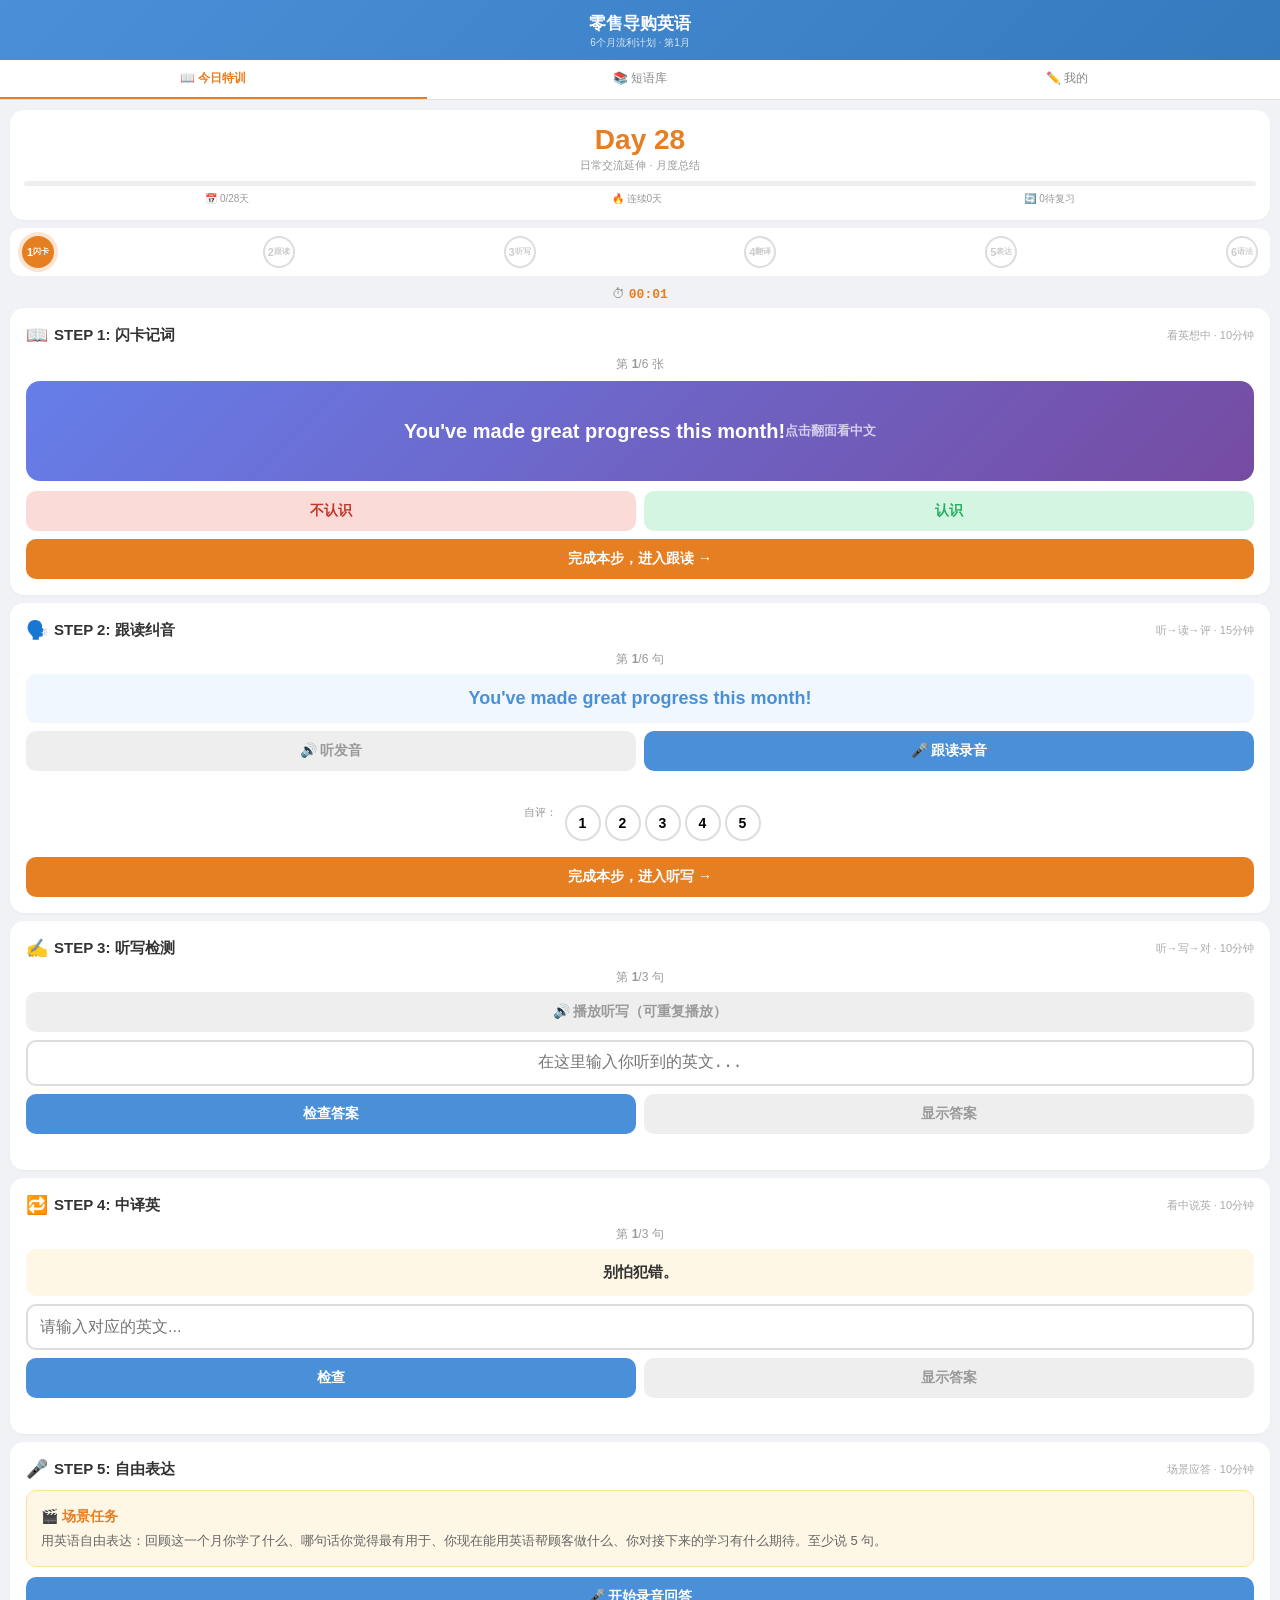
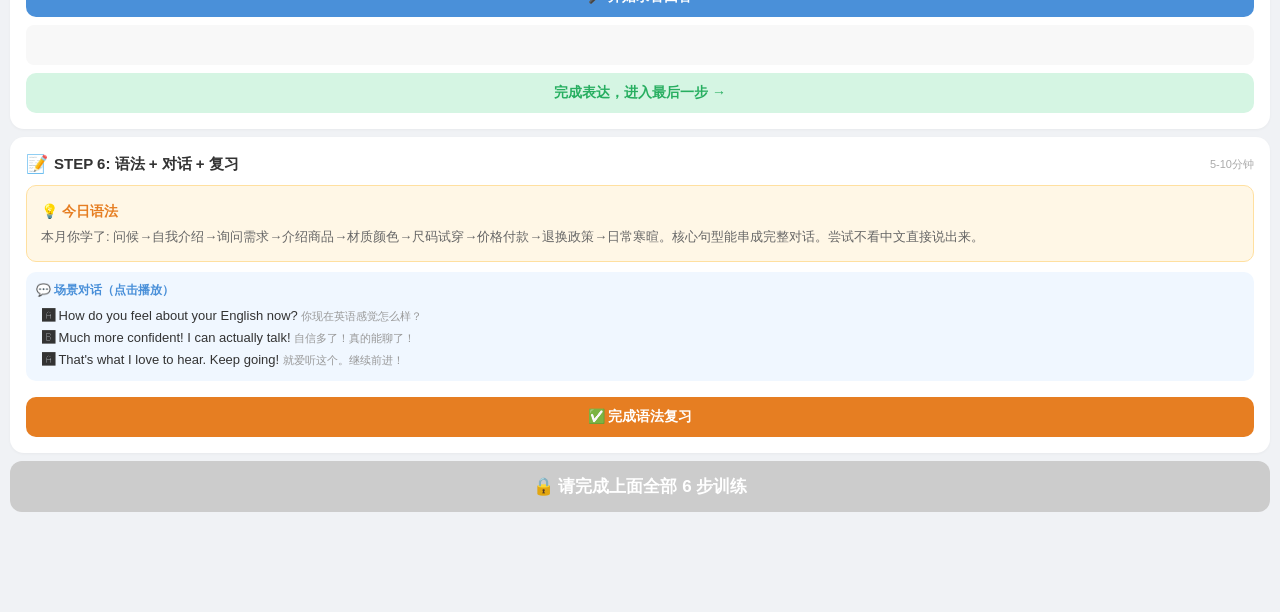
==== commit 21f6e34e: "v5: 真正 1 小时训 - 6 步闭环（闪卡→跟读→听写→翻译→表达→语法+复习），每步计时+通关，未全做完不能打卡" ====
--- a/index.html
+++ b/index.html
@@ -5,138 +5,154 @@
 <meta name="viewport" content="width=device-width,initial-scale=1,user-scalable=no">
 <meta name="apple-mobile-web-app-capable" content="yes">
 <meta name="apple-mobile-web-app-status-bar-style" content="default">
-<meta name="apple-mobile-web-app-title" content="零售英语">
+<meta name="apple-mobile-web-app-title" content="英语特训">
 <meta name="theme-color" content="#4A90D9">
-<title>零售导购英语 · 1小时学习</title>
+<title>零售导购英语 · 半年流利计划</title>
 <link rel="manifest" href="manifest.json">
 <link rel="apple-touch-icon" href="apple-touch-icon.png">
 <style>
 *{margin:0;padding:0;box-sizing:border-box}
-body{font-family:-apple-system,BlinkMacSystemFont,'Segoe UI',Roboto,sans-serif;background:#f0f2f5;color:#333;min-height:100vh;padding-bottom:80px}
-.app-header{background:linear-gradient(135deg,#4A90D9,#357ABD);color:#fff;padding:14px 16px 10px;text-align:center;position:sticky;top:0;z-index:10}
-.app-header h1{font-size:18px;font-weight:600}
-.app-header p{font-size:11px;opacity:.8;margin-top:2px}
-.tabs{display:flex;background:#fff;position:sticky;top:62px;z-index:9;border-bottom:1px solid #e0e0e0;overflow-x:auto;-webkit-overflow-scrolling:touch}
-.tabs::-webkit-scrollbar{display:none}
-.tab{flex:1;min-width:0;padding:11px 8px;font-size:13px;color:#888;border:none;background:none;cursor:pointer;text-align:center;border-bottom:2px solid transparent;font-weight:500;white-space:nowrap}
+body{font-family:-apple-system,BlinkMacSystemFont,'Segoe UI',Roboto,sans-serif;background:#f0f2f5;color:#333;min-height:100vh;padding-bottom:90px}
+.header{background:linear-gradient(135deg,#4A90D9,#357ABD);color:#fff;padding:12px 16px 10px;text-align:center;position:sticky;top:0;z-index:10}
+.header h1{font-size:17px;font-weight:600}
+.header p{font-size:10px;opacity:.8;margin-top:1px}
+.tabs{display:flex;background:#fff;position:sticky;top:56px;z-index:9;border-bottom:1px solid #e0e0e0}
+.tab{flex:1;padding:10px 6px;font-size:12px;color:#888;border:none;background:none;cursor:pointer;text-align:center;border-bottom:2px solid transparent;font-weight:500}
 .tab.active{color:#4A90D9;border-bottom-color:#4A90D9}
-.tab.study-tab{font-weight:700}
-.tab.study-tab.active{color:#e67e22;border-bottom-color:#e67e22}
+.tab.study{font-weight:700}
+.tab.study.active{color:#e67e22;border-bottom-color:#e67e22}
 .content{padding:10px}
 .page{display:none}
 .page.active{display:block}
 
-/* 学习进度卡片 */
-.pcard{background:#fff;border-radius:14px;padding:16px;margin-bottom:10px;box-shadow:0 1px 3px rgba(0,0,0,.04)}
-.pday{font-size:30px;font-weight:800;color:#e67e22;text-align:center}
-.plabel{font-size:12px;color:#999;text-align:center;margin-top:2px}
-.pbar{height:6px;background:#eee;border-radius:3px;margin-top:10px;overflow:hidden}
+/* 进度卡片 */
+.pcard{background:#fff;border-radius:14px;padding:14px;margin-bottom:8px;box-shadow:0 1px 3px rgba(0,0,0,.04)}
+.pday{font-size:28px;font-weight:800;color:#e67e22;text-align:center}
+.plabel{font-size:11px;color:#999;text-align:center;margin:2px 0 8px}
+.pbar{height:5px;background:#eee;border-radius:3px;overflow:hidden}
 .pbarf{height:100%;background:linear-gradient(90deg,#e67e22,#f39c12);border-radius:3px;transition:width .4s}
-.pstats{display:flex;justify-content:space-around;margin-top:8px;font-size:11px;color:#999}
-
-/* section headers */
-.sec{font-size:14px;font-weight:700;color:#555;padding:10px 4px 6px;display:flex;align-items:center;gap:6px}
-.sec .emoji{font-size:18px}
-
-/* phrase cards */
-.pcard.list{padding:0;overflow:hidden}
-.pitem{display:flex;align-items:center;padding:12px 14px;border-bottom:1px solid #f0f0f0;cursor:pointer;transition:background .15s}
-.pitem:last-child{border-bottom:none}
-.pitem:active{background:#f5f7ff}
-.pitem .pi{flex:1;min-width:0}
-.pitem .en{font-size:15px;color:#333;font-weight:500}
-.pitem .zh{font-size:12px;color:#999;margin-top:2px}
-.btn-spk{width:34px;height:34px;border-radius:50%;background:#e8f0fe;border:none;display:flex;align-items:center;justify-content:center;font-size:16px;flex-shrink:0;margin-left:8px;cursor:pointer}
-.btn-spk:active{background:#4A90D9;color:#fff}
-
-/* grammar box */
-.gbox{background:#fff7e6;border:1px solid #ffe0a0;border-radius:10px;padding:12px 14px;font-size:13px;line-height:1.7;margin-bottom:10px}
-.gbox .gt{font-weight:700;color:#e67e22;margin-bottom:4px}
-
-/* conversation box */
-.cbox{background:#f0f7ff;border:1px solid #c8ddf8;border-radius:10px;padding:10px 14px;margin-bottom:10px}
-.cbox .ct{font-weight:700;color:#4A90D9;margin-bottom:6px;font-size:13px}
-.cbox .cl{padding:4px 6px;border-radius:4px;cursor:pointer;font-size:14px;margin-bottom:2px}
-.cbox .cl:active{background:#e0ecff}
-.cbox .cen{color:#333}
-.cbox .czh{color:#888;font-size:12px;margin-top:1px}
-
-/* voice record */
-.voice-area{text-align:center;padding:16px 0}
-.btn-record{display:inline-block;padding:12px 32px;background:linear-gradient(135deg,#e74c3c,#c0392b);color:#fff;border:none;border-radius:24px;font-size:15px;font-weight:600;cursor:pointer;transition:all .2s}
-.btn-record:active{transform:scale(.95)}
-.btn-record.listening{background:linear-gradient(135deg,#27ae60,#2ecc71);animation:pulse 1.5s infinite}
-@keyframes pulse{0%,100%{box-shadow:0 0 0 0 rgba(46,204,113,.4)}50%{box-shadow:0 0 0 12px rgba(46,204,113,0)}}
-.voice-result{margin-top:10px;font-size:13px;color:#666;min-height:20px}
-.voice-result .match{color:#27ae60;font-weight:600}
-.voice-result .miss{color:#e74c3c;text-decoration:line-through}
-
-/* quiz */
-.quiz-q{font-size:15px;color:#333;margin-bottom:10px;font-weight:500;line-height:1.5}
-.quiz-q .blank{display:inline-block;border-bottom:2px dashed #e67e22;min-width:60px;text-align:center;color:#e67e22;font-weight:700;margin:0 3px;padding:0 4px}
-.quiz-opts{display:flex;flex-wrap:wrap;gap:8px;margin-bottom:10px}
-.quiz-opt{padding:8px 18px;background:#fff;border:2px solid #ddd;border-radius:20px;font-size:14px;cursor:pointer;font-weight:500;transition:all .15s}
-.quiz-opt:active{transform:scale(.95)}
-.quiz-opt.correct{background:#d5f5e3;border-color:#27ae60;color:#27ae60}
-.quiz-opt.wrong{background:#fadbd8;border-color:#e74c3c;color:#e74c3c}
-.quiz-fb{font-size:13px;padding:4px 0;min-height:22px}
-
-/* review section */
-.ritem{display:flex;align-items:center;padding:10px 0;border-bottom:1px solid #f5f5f5}
+.pstats{display:flex;justify-content:space-around;margin-top:6px;font-size:10px;color:#999}
+
+/* 6步进度条 */
+.steps{display:flex;gap:4px;padding:8px 12px;background:#fff;border-radius:12px;margin-bottom:8px;justify-content:space-between}
+.step-dot{width:32px;height:32px;border-radius:50%;display:flex;align-items:center;justify-content:center;font-size:11px;font-weight:700;border:2px solid #ddd;color:#ccc;transition:all .3s;flex-shrink:0}
+.step-dot.done{background:#27ae60;border-color:#27ae60;color:#fff}
+.step-dot.current{background:#e67e22;border-color:#e67e22;color:#fff;box-shadow:0 0 0 4px rgba(230,126,34,.2)}
+.step-dot span{font-size:8px;display:block;line-height:1;text-align:center}
+
+/* 计时器 */
+.timer{text-align:center;font-size:13px;color:#888;padding:2px 0 6px}
+.timer b{color:#e67e22;font-family:monospace}
+
+/* 区域卡片 */
+.zone{background:#fff;border-radius:14px;padding:16px;margin-bottom:8px;box-shadow:0 1px 3px rgba(0,0,0,.04)}
+.zone h3{font-size:15px;font-weight:700;margin-bottom:10px;display:flex;align-items:center;gap:6px}
+.zone h3 .emoji{font-size:18px}
+.zone h3 .tip{font-size:11px;color:#aaa;font-weight:400;margin-left:auto}
+
+/* 闪卡 */
+.flash{background:linear-gradient(135deg,#667eea,#764ba2);color:#fff;border-radius:14px;padding:32px 20px;text-align:center;font-size:20px;font-weight:700;min-height:100px;display:flex;align-items:center;justify-content:center;cursor:pointer;margin-bottom:10px;transition:all .3s;line-height:1.5;user-select:none}
+.flash.reveal{background:linear-gradient(135deg,#27ae60,#2ecc71)}
+.flash .zh{font-size:16px;font-weight:400;opacity:.9}
+.flash-count{text-align:center;font-size:12px;color:#999;margin-bottom:8px}
+.btn-row{display:flex;gap:8px}
+.btn{flex:1;padding:11px;border:none;border-radius:10px;font-size:14px;font-weight:600;cursor:pointer;transition:all .15s}
+.btn:active{transform:scale(.97)}
+.btn-red{background:#fadbd8;color:#c0392b}
+.btn-green{background:#d5f5e3;color:#27ae60}
+.btn-blue{background:#4A90D9;color:#fff}
+.btn-orange{background:#e67e22;color:#fff}
+.btn-gray{background:#eee;color:#999}
+
+/* 跟读 */
+.voice-target{font-size:18px;font-weight:600;color:#4A90D9;text-align:center;padding:14px;background:#f0f7ff;border-radius:10px;margin-bottom:8px}
+.voice-btns{display:flex;gap:8px;margin-bottom:8px}
+.voice-btns button{flex:1}
+.voice-score{text-align:center;font-size:32px;font-weight:800;margin:8px 0}
+.voice-score.good{color:#27ae60}
+.voice-score.ok{color:#e67e22}
+.voice-score.low{color:#e74c3c}
+.rate-row{display:flex;gap:4px;justify-content:center;margin:8px 0}
+.rate-btn{width:36px;height:36px;border-radius:50%;border:2px solid #ddd;background:#fff;font-size:14px;font-weight:700;cursor:pointer;transition:all .15s}
+.rate-btn:active{transform:scale(.9)}
+.rate-btn.pick{background:#e67e22;border-color:#e67e22;color:#fff}
+
+/* 听写 */
+.dict-input{width:100%;padding:12px;border:2px solid #ddd;border-radius:10px;font-size:16px;text-align:center;outline:none;margin-bottom:8px;font-family:monospace}
+.dict-input:focus{border-color:#4A90D9}
+.dict-input.correct{border-color:#27ae60;background:#d5f5e3}
+.dict-input.wrong{border-color:#e74c3c;background:#fadbd8}
+.dict-answer{font-size:14px;text-align:center;color:#27ae60;font-weight:600;min-height:20px}
+.dict-answer.show{color:#e74c3c}
+.dict-count{text-align:center;font-size:12px;color:#999;margin-bottom:6px}
+
+/* 翻译 */
+.trans-input{width:100%;padding:12px;border:2px solid #ddd;border-radius:10px;font-size:16px;outline:none;margin-bottom:8px}
+.trans-input:focus{border-color:#4A90D9}
+
+/* 自由说 */
+.scenario{font-size:14px;background:#fff7e6;border:1px solid #ffe0a0;border-radius:10px;padding:14px;margin-bottom:10px;line-height:1.6}
+.scenario .prompt{font-weight:600;color:#e67e22;margin-bottom:4px}
+.scenario .desc{color:#666;font-size:13px}
+
+/* 复习卡片 */
+.ritem{display:flex;align-items:center;padding:8px 0;border-bottom:1px solid #f5f5f5}
 .ritem:last-child{border:none}
-.ritem .ri{flex:1;font-size:14px}
-.ritem .ri .en{color:#333;font-weight:500}
-.ritem .ri .zh{color:#999;font-size:12px}
-.ritem .ri .ago{color:#bbb;font-size:10px}
-.rbtns{display:flex;gap:6px;flex-shrink:0}
-.rbtn{padding:5px 10px;border-radius:12px;border:none;font-size:11px;cursor:pointer;font-weight:600;white-space:nowrap}
-.rbtn.again{background:#ffe0e0;color:#c0392b}
-.rbtn.good{background:#d5f5e3;color:#27ae60}
-.rbtn.easy{background:#e8f0fe;color:#4A90D9}
-
-/* done button */
-.btn-done{display:block;width:100%;padding:14px;background:linear-gradient(135deg,#27ae60,#2ecc71);color:#fff;border:none;border-radius:12px;font-size:17px;font-weight:700;cursor:pointer;margin-top:10px}
-.btn-done:active{background:#27ae60}
-.btn-done.done{background:#bbb;cursor:default}
-
-/* collection search */
-.search-box{width:100%;padding:10px 14px;border:1px solid #ddd;border-radius:10px;font-size:14px;margin-bottom:10px;outline:none;background:#fff}
-.search-box:focus{border-color:#4A90D9}
-
-/* add section */
-.add-box{background:#fff;border-radius:14px;padding:16px;margin-bottom:10px;box-shadow:0 1px 3px rgba(0,0,0,.04)}
+.ri-info{flex:1;font-size:13px}
+.ri-en{color:#333;font-weight:500}
+.ri-zh{color:#999;font-size:11px}
+.ri-ago{color:#bbb;font-size:9px}
+.ri-btns{display:flex;gap:4px}
+.ri-btn{padding:4px 8px;border-radius:10px;border:none;font-size:10px;font-weight:600;cursor:pointer;white-space:nowrap}
+.ri-again{background:#ffe0e0;color:#c0392b}
+.ri-good{background:#d5f5e3;color:#27ae60}
+.ri-easy{background:#e8f0fe;color:#4A90D9}
+
+/* 打卡按钮 */
+.btn-checkin{display:block;width:100%;padding:14px;border:none;border-radius:12px;font-size:17px;font-weight:700;cursor:pointer;margin-top:6px;transition:all .2s}
+.btn-checkin.locked{background:#ccc;color:#fff;cursor:not-allowed}
+.btn-checkin.ready{background:linear-gradient(135deg,#27ae60,#2ecc71);color:#fff;animation:glow 2s infinite}
+.btn-checkin.done{background:#bbb;color:#fff;cursor:default}
+@keyframes glow{0%,100%{box-shadow:0 0 8px rgba(46,204,113,.3)}50%{box-shadow:0 0 20px rgba(46,204,113,.6)}}
+
+/* 全部短语页 */
+.search{width:100%;padding:10px;border:1px solid #ddd;border-radius:10px;font-size:14px;margin-bottom:8px;outline:none;background:#fff}
+.search:focus{border-color:#4A90D9}
+.sec-hd{font-weight:700;color:#555;padding:6px 4px;font-size:13px;cursor:pointer;display:flex;justify-content:space-between}
+.sec-hd .arr{font-size:10px;transition:transform .3s}
+.sec-hd.open .arr{transform:rotate(180deg)}
+.sec-bd{display:none}
+.sec-bd.open{display:block}
+.pitem{display:flex;align-items:center;padding:10px 12px;background:#fff;border-radius:10px;margin-bottom:4px;cursor:pointer;transition:background .15s}
+.pitem:active{background:#f0f4ff}
+.pi-text{flex:1;min-width:0}
+.pi-en{font-size:14px;color:#333;font-weight:500}
+.pi-zh{font-size:11px;color:#999;margin-top:1px}
+.btn-spk{width:30px;height:30px;border-radius:50%;background:#e8f0fe;border:none;font-size:14px;flex-shrink:0;margin-left:6px;cursor:pointer}
+
+/* 我的短句 */
+.add-box{background:#fff;border-radius:14px;padding:14px;margin-bottom:8px}
 .add-box h3{font-size:14px;margin-bottom:10px}
-.add-box input{width:100%;padding:10px;border:1px solid #ddd;border-radius:8px;font-size:14px;margin-bottom:8px;outline:none}
+.add-box input{width:100%;padding:10px;border:1px solid #ddd;border-radius:8px;font-size:14px;margin-bottom:6px;outline:none}
 .add-box input:focus{border-color:#4A90D9}
-.add-box button{width:100%;padding:12px;background:#4A90D9;color:#fff;border:none;border-radius:8px;font-size:15px;font-weight:600;cursor:pointer}
-.add-box button:active{background:#357ABD}
-
-/* collapsible */
-.sec-col{display:flex;align-items:center;justify-content:space-between;cursor:pointer;padding:8px 4px}
-.sec-col .arr{font-size:11px;transition:transform .3s}
-.sec-col.open .arr{transform:rotate(180deg)}
-.col-body{display:none}
-.col-body.show{display:block}
+.add-box button{width:100%;padding:11px;background:#4A90D9;color:#fff;border:none;border-radius:8px;font-size:14px;font-weight:600;cursor:pointer}
 
 /* toast */
-.toast{position:fixed;bottom:30px;left:50%;transform:translateX(-50%);background:rgba(0,0,0,.78);color:#fff;padding:10px 24px;border-radius:20px;font-size:13px;z-index:100;opacity:0;transition:opacity .3s;pointer-events:none}
+.toast{position:fixed;bottom:30px;left:50%;transform:translateX(-50%);background:rgba(0,0,0,.8);color:#fff;padding:8px 20px;border-radius:16px;font-size:12px;z-index:100;opacity:0;transition:opacity .3s;pointer-events:none}
 .toast.show{opacity:1}
-
-/* tabs badge */
-.tab .badge{display:inline-block;background:#e74c3c;color:#fff;font-size:10px;border-radius:10px;padding:1px 6px;margin-left:3px;vertical-align:top}
 </style>
 </head>
 <body>
 
-<div class="app-header">
+<div class="header">
   <h1>零售导购英语</h1>
-  <p>每天1小时 · 学·说·练·测·复</p>
+  <p>6个月流利计划 · 第1月</p>
 </div>
 
 <div class="tabs" id="tabs">
-  <button class="tab study-tab active" data-tab="study">📖 今日学习</button>
-  <button class="tab" data-tab="all">📚 全部短语</button>
-  <button class="tab" data-tab="my">✏️ 我的短句</button>
+  <button class="tab study active" data-tab="study">📖 今日特训</button>
+  <button class="tab" data-tab="all">📚 短语库</button>
+  <button class="tab" data-tab="my">✏️ 我的</button>
 </div>
 
 <div class="content">
@@ -144,482 +160,635 @@
   <div class="page" id="page-all"></div>
   <div class="page" id="page-my"></div>
 </div>
-
 <div class="toast" id="toast"></div>
 
 <script>
 // ============================================================
-// 1个月(28天)课程：每天6句+语法+对话+测验
-// f=填空测验 q=题目 a=答案 o=选项
+// 课程数据: 28天, 每天6短语+语法+对话+场景任务
+// sp = 自由表达场景
 // ============================================================
 const CURR=[
 {w:'接待与问候',m:1,d:[
-{n:'基本问候',g:'<b>How are you?</b> 是最常用问候语，回答用 I\'m fine/good/great。口语中也常说 <b>How\'s it going?</b>（最近怎么样），回答 <b>Pretty good!</b> 更地道。',
- p:[['Hello! How are you today?','你好！今天怎么样？'],['Good morning! Welcome to our store.','早上好！欢迎光临。'],['How\'s it going?','最近怎么样？'],['Pretty good, thanks!','挺好的，谢谢！'],['It\'s great to see you!','见到您太好了！'],['Please come in and take a look.','请进来看看吧。']],
- c:[['Hello, welcome!','您好，欢迎光临！'],['Hi, your store is so nice!','你好，你们店真漂亮！'],['Thank you! Feel free to look around.','谢谢！随便看看。']],
- f:{q:'Hello! ___ are you today?',a:'How',o:['What','How','Where','Who']}},
-{n:'自我介绍',g:'介绍自己用 <b>I\'m...</b> 或 <b>My name is...</b>。提供帮助时说 <b>Let me know if...</b>（如果...请告诉我）。服务行业常用 <b>I\'ll be happy to...</b>（我很乐意...）。',
- p:[['My name is Li, I\'ll be your assistant today.','我叫小李，今天由我为您服务。'],['Let me know if you need any help.','有任何需要请随时告诉我。'],['I\'m happy to help you find anything.','我很乐意帮您找任何东西。'],['Just give me a shout if you need me.','需要我就叫我一声。'],['I work here on weekdays.','我工作日都在。'],['It\'s my pleasure to serve you.','为您服务是我的荣幸。']],
- c:[['Hi, I\'m Li. I\'ll help you today.','你好，我是小李，今天帮您。'],['Thanks. I\'m just looking around.','谢谢，我先看看。'],['Sure! Take your time.','好的，慢慢看。']],
- f:{q:'My ___ is Li, I\'ll be your assistant.',a:'name',o:['age','job','name','home']}},
-{n:'询问顾客需求',g:'询问需求用 <b>Are you looking for...?</b> 或 <b>What brings you in?</b>（什么风把您吹来了）。<b>specific</b>=特定的，<b>particular</b>=特别的，都是导购常用词。',
+{n:'基本问候',g:'<b>How are you?</b> 最常用问候。回答用 I\'m fine/good/great。<b>How\'s it going?</b> 更口语化，回答 <b>Pretty good!</b> 更地道。注意问句末尾语调上扬。',
+ sp:'一位外国顾客走进店里。请用英语问候他，问问他今天怎么样，然后问他需要什么帮助。',
+ p:[['Hello! How are you today?','你好！今天怎么样？'],['Good morning! Welcome to our store.','早上好！欢迎光临。'],['How\'s it going?','最近怎么样？'],['Pretty good, thanks!','挺好的，谢谢！'],['It\'s great to see you!','见到您太好了！'],['Feel free to look around.','请随便看看。']],
+ c:[['Hello, welcome!','您好，欢迎！'],['Hi, your store is beautiful!','你好，你们店真漂亮！'],['Thank you! Let me know if you need help.','谢谢！需要帮忙就叫我。']]},
+{n:'自我介绍',g:'介绍自己：<b>I\'m...</b> / <b>My name is...</b>。提供帮助：<b>Let me know if you need anything.</b>（有任何需要请告诉我）。服务行业常说 <b>It\'s my pleasure.</b>（我的荣幸）。',
+ sp:'一位新顾客进店，看起来有点迷茫。用英语介绍你自己，主动提出可以帮助他。至少说 3 句话。',
+ p:[['My name is Li, I\'ll be helping you today.','我叫小李，今天由我为您服务。'],['Let me know if you need anything.','有任何需要请随时告诉我。'],['I\'m happy to assist you.','很高兴为您服务。'],['Just give me a shout if you need me.','需要我就叫我一声。'],['I work here on weekdays.','我工作日都在。'],['It\'s my pleasure to serve you.','为您服务是我的荣幸。']],
+ c:[['Hi, I\'m Li. I\'ll help you today.','你好我是小李，今天帮您。'],['Thanks. I\'m just looking around.','谢谢，我先看看。'],['Sure! Take your time.','好的，慢慢看。']]},
+{n:'询问需求',g:'<b>Are you looking for...?</b> 询问需求。<b>What brings you in?</b> 更口语化。<b>specific</b>=特定的，<b>style</b>=风格，<b>budget</b>=预算——导购三件套。',
+ sp:'一位顾客在店里逛了一会儿。走过去用英语问他："您在找什么特别的吗？是自己穿还是送人？有什么偏好的风格吗？"',
  p:[['Are you looking for something specific?','您在找什么特定的吗？'],['What brings you in today?','今天什么风把您吹来了？'],['Is this for yourself or a gift?','是给自己买还是送人？'],['What kind of style do you prefer?','您喜欢什么类型的风格？'],['Do you have a budget in mind?','有预算范围吗？'],['I can help you find the perfect piece.','我帮您找到最合适的。']],
- c:[['What are you looking for today?','今天想找什么样的？'],['I\'m looking for a jacket.','我想找件外套。'],['Great! What color do you prefer?','好的！您喜欢什么颜色？']],
- f:{q:'Are you looking for something ___?',a:'specific',o:['special','specific','interesting','expensive']}},
-{n:'表达感谢与道别',g:'<b>Thank you for...</b> 后接名词或动名词（-ing）。<b>Have a wonderful day!</b> 是美式英语中最常用的道别语。更随意可以说 <b>Take care!</b>（保重）。',
- p:[['Thank you for coming today!','感谢您今天光临！'],['Have a wonderful day!','祝您愉快！'],['Hope to see you again soon!','希望很快再见到您！'],['Take care and stay safe!','保重身体！'],['Thanks for stopping by!','感谢顺路过来！'],['We really appreciate your visit.','非常感谢您的光临。']],
- c:[['Thank you so much!','非常感谢！'],['You\'re welcome! See you next time!','不客气！下次见！'],['Bye! Have a good one!','拜拜！回见！']],
- f:{q:'___ you for coming today!',a:'Thank',o:['Thanks','Thank','Please','Sorry']}},
-{n:'介绍店铺布局',g:'<b>There is/are...</b> 表示"有..."，是最常用的存在句。<b>upstairs</b>=楼上，<b>downstairs</b>=楼下。<b>section</b>=区域，<b>fitting room</b>=试衣间。',
- p:[['Our store has two floors.','我们店有两层。'],['The women\'s section is upstairs.','女装区在楼上。'],['The fitting rooms are right over there.','试衣间就在那边。'],['The men\'s department is downstairs.','男装区在楼下。'],['The sale items are near the entrance.','特价商品在入口附近。'],['Restrooms are in the back corner.','洗手间在后面拐角。']],
- c:[['Where is the fitting room?','试衣间在哪？'],['Right over there, in the corner.','就在那边角落。'],['How many items can I try on?','可以试几件？'],['As many as you like!','随便试！']],
- f:{q:'The fitting rooms are right ___ there.',a:'over',o:['on','over','at','in']}},
-{n:'主动提供帮助',g:'<b>Would you like me to...?</b> 是委婉提供帮助的黄金句型。比 Can I 更礼貌。<b>Can I get you...?</b> 也很常用。回答接受说 <b>That would be great!</b>，拒绝说 <b>I\'m good, thanks.</b>',
+ c:[['What are you looking for today?','今天想找什么样的？'],['I\'m looking for a jacket.','我想找件外套。'],['Great! What color do you prefer?','好的！您喜欢什么颜色？']]},
+{n:'感谢与道别',g:'<b>Thank you for + noun/-ing</b>（感谢您...）。<b>Have a wonderful day!</b> 是最标准的道别语。更随意：<b>Take care!</b> / <b>Have a good one!</b>。',
+ sp:'一位顾客买完东西准备离开。用英语感谢他的光临，祝他愉快，并表达希望很快再见。至少说 3 句。',
+ p:[['Thank you for coming today!','感谢您今天光临！'],['Have a wonderful day!','祝您愉快！'],['Hope to see you again soon!','希望很快再见到您！'],['Take care!','保重！'],['Thanks for stopping by!','感谢顺路过来！'],['We really appreciate your visit.','非常感谢您的光临。']],
+ c:[['Thank you so much!','非常感谢！'],['You\'re welcome! See you next time!','不客气！下次见！'],['Bye! Have a good one!','拜拜！回见！']]},
+{n:'介绍店铺',g:'<b>There is/are...</b>（有...）表存在。<b>upstairs</b>=楼上，<b>fitting room</b>=试衣间，<b>section</b>=区域，<b>entrance</b>=入口。<b>restroom</b>=洗手间。',
+ sp:'一位顾客第一次来你们店，用英语告诉他女装区在楼上、试衣间在右边、特价商品在入口附近。',
+ p:[['Our store has two floors.','我们店有两层。'],['The women\'s section is upstairs.','女装区在楼上。'],['The fitting rooms are right over there.','试衣间就在那边。'],['The men\'s department is downstairs.','男装区在楼下。'],['Sale items are near the entrance.','特价商品在入口附近。'],['Restrooms are in the back corner.','洗手间在后面拐角。']],
+ c:[['Where is the fitting room?','试衣间在哪？'],['Right over there, in the corner.','就在那边角落。'],['How many items can I try on?','可以试几件？'],['As many as you like!','随便试！']]},
+{n:'主动帮助',g:'<b>Would you like me to...?</b> 是最礼貌的主动提供句型。<b>Can I get you...?</b> 也很常用。<b>I\'ll be right back.</b>（马上回来）。接受说 <b>That would be great!</b>。',
+ sp:'一位顾客在看一件衣服。用英语主动问他是否需要试穿、是否需要另一个尺码、是否需要看更多颜色。',
  p:[['Would you like me to show you around?','要我带您逛逛吗？'],['Can I get you a different size?','要给您换一个尺码吗？'],['Would you like to try this on?','要试穿这件吗？'],['Let me know if you want to see more options.','想看更多款式就告诉我。'],['I can hold these at the counter for you.','我帮您把这些放在柜台。'],['Shall I start a fitting room for you?','要帮您开一个试衣间吗？']],
- c:[['Would you like me to grab another size?','要我拿另一个尺码吗？'],['Yes, that would be great!','好呀，太棒了！'],['I\'ll be right back!','马上回来！']],
- f:{q:'___ you like to try this on?',a:'Would',o:['Do','Would','Are','Can']}},
-{n:'周复习：接待场景实战',g:'本周重点复习：问好(How are you)、介绍(I\'m...)、提问(Are you/Would you)、道别(Have a...)。注意语调——问句末尾上扬，陈述句平稳。',
- p:[['Welcome back! It\'s so nice to see you again.','欢迎回来！很高兴又见到您。'],['How did you like the jacket from last time?','上次那件夹克穿得怎么样？'],['We just got some amazing new arrivals.','我们刚到了一些特别棒的新款。'],['I remember you liked blue, let me show you this.','我记得您喜欢蓝色，给您看看这件。'],['You have great taste, this is our best-seller.','您眼光真好，这是我们最畅销的。'],['I\'m here whenever you need me.','我随时都在，需要就叫我。']],
- c:[['Hey, welcome back!','嘿，欢迎回来！'],['Hi! I loved the dress I bought here!','你好！上次买的裙子超喜欢！'],['That makes me so happy! New styles just arrived.','听到太开心了！新款刚到。'],['Show me everything!','都给我看看！']],
- f:{q:'We just got some ___ new arrivals.',a:'amazing',o:['bad','amazing','small','old']}}
+ c:[['Would you like me to grab another size?','要我拿另一个尺码吗？'],['Yes, that would be great!','好呀，太棒了！'],['I\'ll be right back!','马上回来！']]},
+{n:'周复习实战',g:'本周重点: How are you / I\'m... / Are you looking for... / Thank you for... / Would you like me to... / There is/are...。尝试把这些句型串起来，模拟一次完整的接待。',
+ sp:'想象你全程接待一位外国顾客：问好→介绍自己→询问需求→介绍店铺→推荐商品→道别。用英语把整个过程走一遍，至少说 6 句话。',
+ p:[['Welcome back! So nice to see you again.','欢迎回来！很高兴又见到您。'],['How did you like the jacket from last time?','上次那件夹克穿得怎么样？'],['We just got some amazing new arrivals.','我们刚到了一些特别棒的新款。'],['I remember you liked blue, let me show you this.','我记得您喜欢蓝色，给您看看这件。'],['You have great taste, this is our best-seller.','您眼光真好，这是我们最畅销的。'],['I\'m here whenever you need me.','我随时都在，需要就叫我。']],
+ c:[['Hey, welcome back!','嘿，欢迎回来！'],['Hi! I loved the dress I bought here!','你好！上次买的裙子超喜欢！'],['That makes me so happy! New styles just arrived.','听到太开心了！新款刚到。'],['Show me everything!','都给我看看！']]}
 ]},
-{w:'商品类型与材质',m:1,d:[
-{n:'服装类型',g:'<b>This/That/These/Those</b> 是指示代词。This(这个)和These(这些)指近处，That(那个)和Those(那些)指远处。介绍商品时说 <b>This is...</b> 最常用。',
- p:[['We have jackets, coats, and sweaters over here.','这边有夹克、大衣和毛衣。'],['This section is all T-shirts and blouses.','这个区域都是T恤和衬衫。'],['Dresses are along the back wall.','连衣裙在后面那面墙。'],['Pants and jeans are on your left.','裤子和牛仔裤在您左边。'],['These are our classic styles.','这些是我们经典款。'],['Those over there are the new collection.','那边那些是新系列。']],
- c:[['Where are the shirts?','衬衫在哪？'],['Right over here. Long-sleeve or short-sleeve?','这边。长袖还是短袖？'],['Short-sleeve, please.','短袖吧。']],
- f:{q:'___ section is all T-shirts and blouses.',a:'This',o:['That','This','Those','These']}},
-{n:'面料材质(上)',g:'<b>It\'s made of...</b>（它是...做的）是描述材质的标准句型。<b>100% cotton</b>=纯棉，<b>silk</b>=真丝，<b>wool</b>=羊毛，<b>polyester</b>=涤纶，<b>linen</b>=亚麻。',
- p:[['This is 100% pure cotton.','这是100%纯棉的。'],['It\'s made of high-quality silk.','这是优质真丝做的。'],['The fabric is a cotton-polyester blend.','面料是棉涤混纺。'],['This wool sweater is very warm.','这件羊毛衫非常暖和。'],['Linen is perfect for summer.','亚麻最适合夏天了。'],['This material is imported from Italy.','这个面料是意大利进口的。']],
- c:[['What material is this?','什么面料？'],['It\'s pure cotton — very soft and breathable.','纯棉的，很柔软透气。'],['Will it shrink?','会缩水吗？'],['No, it\'s pre-shrunk.','不会，预缩处理过的。']],
- f:{q:'It\'s made ___ high-quality silk.',a:'of',o:['in','of','by','from']}},
-{n:'面料特性(下)',g:'形容词描述面料手感。<b>soft</b>=柔软，<b>smooth</b>=顺滑，<b>stretchy</b>=有弹性，<b>breathable</b>=透气，<b>wrinkle-resistant</b>=防皱，<b>waterproof</b>=防水。',
- p:[['This fabric feels very soft and smooth.','这个面料摸起来特别柔软顺滑。'],['It\'s stretchy, so it\'s very comfortable.','有弹性，所以穿着很舒服。'],['This material is wrinkle-resistant, easy to care for.','这个防皱，好打理。'],['The jacket is waterproof and windproof.','这件夹克防水防风。'],['It\'s breathable, great for hot weather.','很透气，天热穿正好。'],['The inner lining is super soft against the skin.','内衬贴着皮肤特别柔软。']],
- c:[['How does this fabric feel?','这面料手感怎么样？'],['Very soft! And it\'s stretchy too.','很柔软！还有弹性。'],['That\'s perfect, I\'ll take it!','太好了，我买了！']],
- f:{q:'This fabric feels very ___ and smooth.',a:'soft',o:['hard','rough','soft','heavy']}},
-{n:'颜色与款式',g:'描述颜色的顺序：深浅+颜色词。<b>light blue</b>=浅蓝，<b>dark red</b>=深红。<b>solid</b>=纯色，<b>patterned</b>=有花纹的，<b>striped</b>=条纹，<b>floral</b>=花色的。',
- p:[['What color are you looking for?','您想要什么颜色？'],['We have this in four colors.','这款有四个颜色。'],['This navy blue is very popular.','这个藏蓝色非常受欢迎。'],['This floral pattern is trending this season.','这个花色这季很流行。'],['The solid black is more classic.','纯黑色更经典。'],['Would you like a brighter or darker color?','您想要亮一点还是暗一点的颜色？']],
- c:[['Do you have this in red?','这件有红色的吗？'],['Yes, we have light red and dark red.','有的，浅红和深红都有。'],['Let me try the dark red.','我试深红的。']],
- f:{q:'We have this ___ four colors.',a:'in',o:['with','in','at','for']}},
-{n:'品牌与产地',g:'<b>Where is it made?</b> 问产地。回答：<b>It\'s made in...</b>。<b>brand</b>=品牌，<b>designed in</b>=在哪里设计的，<b>manufactured in</b>=在哪里制造的。',
- p:[['This brand is very well-known for quality.','这个品牌以品质著称。'],['It\'s designed in France, made in Italy.','法国设计，意大利制造。'],['We carry several international brands.','我们代理多个国际品牌。'],['This is a local brand, very popular here.','这是本地品牌，这里很受欢迎。'],['The craftsmanship is from Japan.','工艺来自日本。'],['Our store is an authorized retailer.','我们店是授权经销商。']],
- c:[['Where is this brand from?','这个品牌是哪里的？'],['It\'s a French brand, very high quality.','法国品牌，品质很高。'],['I\'ve heard of them!','我听说过！']],
- f:{q:'It\'s designed ___ France, made in Italy.',a:'in',o:['at','on','in','from']}},
-{n:'流行趋势表达',g:'<b>It\'s trending</b>=现在很流行。<b>this season</b>=这季，<b>in style</b>=时髦的，<b>timeless</b>=永不过时的。<b>Best-seller</b>=畅销款。',
+{w:'商品与材质',m:1,d:[
+{n:'服装类型',g:'<b>This/That/These/Those</b> 指示代词。近处用 this/these，远处用 that/those。<b>jacket</b>=夹克，<b>blouse</b>=女衬衫，<b>dress</b>=连衣裙。',
+ sp:'用英语给一位顾客介绍你店里不同区域的服装：这边是夹克和大衣，那边是T恤和衬衫，后面是连衣裙和裤子。用 this/that/these/those。',
+ p:[['We have jackets, coats, and sweaters here.','这边有夹克、大衣和毛衣。'],['This section is T-shirts and blouses.','这个区域是T恤和衬衫。'],['Dresses are along the back wall.','连衣裙在后面那面墙。'],['Pants and jeans are on your left.','裤子和牛仔裤在您左边。'],['These are our classic styles.','这些是我们经典款。'],['Those over there are the new collection.','那边那些是新系列。']],
+ c:[['Where are the shirts?','衬衫在哪？'],['Right over here. Long-sleeve or short-sleeve?','这边。长袖还是短袖？'],['Short-sleeve, please.','短袖吧。']]},
+{n:'面料材质(上)',g:'<b>It\'s made of...</b>（它是...做的）。常见面料：<b>cotton</b>=棉，<b>silk</b>=真丝，<b>wool</b>=羊毛，<b>polyester</b>=涤纶，<b>linen</b>=亚麻，<b>leather</b>=皮革。',
+ sp:'一位顾客拿起一件衬衫问面料。用英语告诉他这是100%纯棉的，很柔软透气，而且是预缩处理过的，不会缩水。',
+ p:[['This is 100% pure cotton.','这是100%纯棉的。'],['It\'s made of high-quality silk.','这是优质真丝做的。'],['The fabric is a cotton-polyester blend.','面料是棉涤混纺。'],['This wool sweater is very warm.','这件羊毛衫非常暖和。'],['Linen is perfect for summer.','亚麻最适合夏天了。'],['This material is imported from Italy.','面料意大利进口。']],
+ c:[['What material is this?','什么面料？'],['It\'s pure cotton — very soft and breathable.','纯棉的，很柔软透气。'],['Will it shrink?','会缩水吗？'],['No, it\'s pre-shrunk.','不会，预缩处理过的。']]},
+{n:'面料特性(下)',g:'形容词描述手感：<b>soft</b>=柔软，<b>smooth</b>=顺滑，<b>stretchy</b>=弹性，<b>breathable</b>=透气，<b>waterproof</b>=防水，<b>wrinkle-resistant</b>=防皱。',
+ sp:'用英语向顾客描述一件外套：手感很柔软、面料有弹性穿着舒服、防水防风、内衬贴着皮肤很舒服。说 4 句以上。',
+ p:[['This fabric feels very soft and smooth.','这个面料摸起来柔软顺滑。'],['It\'s stretchy, so it\'s very comfortable.','有弹性，穿着很舒服。'],['This material is wrinkle-resistant.','这个面料防皱好打理。'],['The jacket is waterproof and windproof.','这件夹克防水防风。'],['It\'s breathable, great for hot weather.','很透气，天热穿正好。'],['The inner lining is super soft.','内衬超级柔软。']],
+ c:[['How does this fabric feel?','这面料手感怎么样？'],['Very soft! And it\'s stretchy too.','很柔软！还有弹性。'],['That\'s perfect, I\'ll take it!','太好了，我买了！']]},
+{n:'颜色与款式',g:'颜色顺序：<b>light/dark + 颜色</b>（浅蓝/深蓝）。<b>solid</b>=纯色，<b>striped</b>=条纹，<b>floral</b>=花色。<b>navy blue</b>=藏蓝。<b>This color suits you.</b>=这颜色适合你。',
+ sp:'顾客问这件衣服有什么颜色。用英语列出 4 个颜色选项，然后推荐一个颜色并说明为什么适合他/她。',
+ p:[['What color are you looking for?','您想要什么颜色？'],['We have this in four colors.','这款有四个颜色。'],['This navy blue is very popular.','这个藏蓝色很受欢迎。'],['This floral pattern is trending.','这个花色这季很流行。'],['The solid black is more classic.','纯黑色更经典。'],['Would you like a brighter color?','想要亮一点的颜色吗？']],
+ c:[['Do you have this in red?','这件有红色的吗？'],['Yes, we have light red and dark red.','有的，浅红和深红都有。'],['Let me try the dark red.','我试深红的。']]},
+{n:'品牌产地',g:'<b>Where is it from?</b> 问产地。<b>It\'s made in...</b>。<b>brand</b>=品牌，<b>designed in</b>=设计地，<b>craftsmanship</b>=工艺，<b>authorized retailer</b>=授权经销商。',
+ sp:'一位顾客问这个品牌是哪里的。用英语告诉他这是法国品牌、意大利制造、品质很高、你们是授权经销商。',
+ p:[['This brand is very well-known for quality.','这个品牌以品质著称。'],['It\'s designed in France, made in Italy.','法国设计意大利制造。'],['We carry several international brands.','我们代理多个国际品牌。'],['This is a local brand, very popular here.','本地品牌，这里很受欢迎。'],['The craftsmanship is from Japan.','工艺来自日本。'],['We are an authorized retailer.','我们是授权经销商。']],
+ c:[['Where is this brand from?','这个品牌是哪里的？'],['It\'s a French brand, very high quality.','法国品牌，品质很高。'],['I\'ve heard of them!','我听说过！']]},
+{n:'流行趋势',g:'<b>It\'s trending</b>=现在正流行。<b>best-seller</b>=畅销款。<b>in style</b>=时髦。<b>timeless</b>=永不过时。<b>sell out</b>=卖断货。<b>fashion blogger</b>=时尚博主。',
+ sp:'用英语向顾客推荐一款现在最流行的单品。告诉他是这季最火的、时尚博主都在穿、每周都卖断货，劝他趁现在还有码赶紧试。',
  p:[['This style is really trending right now.','这个款现在特别流行。'],['It\'s the hottest item this season.','这是这季最火的单品。'],['Minimalist style is very in right now.','极简风现在很时髦。'],['This classic design never goes out of style.','这个经典设计永不过时。'],['We sell out of this every week.','这款每周都卖断货。'],['Fashion bloggers are all wearing this.','时尚博主都在穿这个。']],
- c:[['What\'s popular right now?','现在流行什么？'],['Minimalist and oversized are both in.','极简风和宽松风都在流行。'],['I love minimalist style!','我超爱极简风！']],
- f:{q:'This style is really ___ right now.',a:'trending',o:['old','boring','trending','cheap']}},
-{n:'周复习：描述商品实战',g:'本周要点：指示代词(this/that/these/those)、材质(made of)、颜色词序(light/dark+颜色)、趋势(trending/in style)。练习时注意冠词 a/an 的用法。',
- p:[['Based on what you like, I recommend this one.','根据您的喜好，我推荐这件。'],['The quality and design are both excellent.','品质和设计都非常好。'],['This goes well with almost anything in your closet.','这件跟你衣柜里什么都好搭。'],['Try pairing it with jeans for a casual look.','配牛仔裤就是休闲风。'],['This piece will last you for years.','这件能穿好多年。'],['I own one myself and I absolutely love it.','我自己也有一件，特别喜欢。']],
- c:[['What do you recommend?','你推荐哪件？'],['This one! It\'s perfect for your style.','这件！跟你的风格绝配。'],['You\'re right, I\'ll try it on.','你说得对，我试试。']],
- f:{q:'This goes well with almost ___ in your closet.',a:'anything',o:['nothing','anything','something','everything']}}
+ c:[['What\'s popular right now?','现在流行什么？'],['Minimalist and oversized are both in.','极简风和宽松风都在流行。'],['I love minimalist style!','我超爱极简风！']]},
+{n:'周复习描述',g:'本周重点: this/that/these/those 指示、made of 材质、颜色词序、trending 趋势。练习用 3-4 句话完整描述一件商品。',
+ sp:'用英语完整描述一件你店里最喜欢的商品：它是什么（衣服类型）、什么材质、有什么颜色、什么品牌/产地、为什么现在流行。至少说 6 句。',
+ p:[['Based on what you like, I recommend this.','根据您的喜好，我推荐这件。'],['The quality and design are both excellent.','品质和设计都非常好。'],['This goes well with almost anything.','这件跟什么都好搭。'],['Try pairing it with jeans for a casual look.','配牛仔裤就是休闲风。'],['This piece will last you for years.','这件能穿好多年。'],['I own one myself and I love it.','我自己也有一件，特别喜欢。']],
+ c:[['What do you recommend?','你推荐哪件？'],['This one! It\'s perfect for your style.','这件！跟你的风格绝配。'],['You\'re right, I\'ll try it on.','你说得对，我试试。']]}
 ]},
-{w:'尺码、价格与付款',m:1,d:[
-{n:'询问与推荐尺码',g:'<b>What size do you wear?</b>（你穿什么码）。国外码：XS/S/M/L/XL。码偏小说 <b>runs small</b>，偏大说 <b>runs large</b>。<b>true to size</b>=标准码。',
- p:[['What size do you usually wear?','您一般穿什么码？'],['We have all sizes from XS to XXL.','我们有XS到XXL所有码。'],['This style runs a bit small, I suggest sizing up.','这款偏小，建议拿大一码。'],['This one is true to size.','这款是标准码。'],['Let me grab a medium for you.','我帮您拿一件中号。'],['Do you want to try both sizes to compare?','要不要两个码都试试对比一下？']],
- c:[['What size should I try?','我该试什么码？'],['You look like a medium to me. Let\'s try both M and L.','我觉得像中号。中号和大号都试试吧。'],['Good idea!','好主意！']],
- f:{q:'This style ___ a bit small, I suggest sizing up.',a:'runs',o:['is','runs','goes','comes']}},
-{n:'试穿体验',g:'<b>How does it fit?</b>（穿起来合身吗）。回答：<b>It fits perfectly!</b>（太合身了）、<b>It\'s a bit tight/loose</b>（有点紧/松）。夸顾客穿得好看：<b>It looks amazing on you!</b>',
- p:[['Would you like to try it on?','要试穿一下吗？'],['The fitting rooms are this way.','试衣间在这边。'],['How does it fit?','穿起来怎么样？'],['It looks absolutely amazing on you!','您穿上太好看啦！'],['This color really suits your skin tone.','这个颜色很衬您的肤色。'],['It fits you like it was made for you!','太合身了，像量身定做的一样！']],
- c:[['How does it look?','看起来怎么样？'],['Wow! It looks perfect on you!','哇！太适合你了！'],['Really? I do like how it feels.','真的吗？穿着确实挺舒服的。']],
- f:{q:'How does it ___?',a:'fit',o:['look','feel','fit','size']}},
-{n:'询问价格',g:'<b>How much is this?</b>（这个多少钱）。美式口语说 <b>How much does it go for?</b>。<b>price tag</b>=价格标签，<b>on sale</b>=打折中，<b>full price</b>=原价。',
- p:[['How much is this one?','这件多少钱？'],['It\'s 299 yuan.','这件299元。'],['The price tag is on the sleeve.','价格标签在袖子上。'],['Is this on sale?','这件打折吗？'],['It\'s already 30% off the original price.','已经打7折了。'],['Let me check the price for you.','我帮您查一下价格。']],
- c:[['How much is this jacket?','这件夹克多少钱？'],['It\'s 459 yuan, and it\'s on sale — 20% off.','459元，现在打8折。'],['So about 367 yuan? Not bad!','那就是367左右？不错！']],
- f:{q:'It\'s already 30% ___ the original price.',a:'off',o:['off','of','on','down']}},
-{n:'折扣与活动',g:'折扣表达：<b>20% off</b>=打八折，<b>half price</b>=半价。<b>buy one get one free</b>=买一送一。美式中 <b>30% off</b> 就是从原价减30%，等于打七折。',
- p:[['We have a special promotion this week.','这周有特别活动。'],['Buy two, get one at half price.','买两件，第二件半价。'],['Members get an extra 10% off.','会员再享9折。'],['This item is 40% off today only.','这件今天限时打6折。'],['The more you buy, the more you save.','买得越多省得越多。'],['This offer ends this Sunday.','这个活动周日结束。']],
- c:[['Any discounts?','有折扣吗？'],['Yes! These are 30% off, and members get extra 5%.','有！这些打7折，会员再享95折。'],['How do I become a member?','怎么成为会员？'],['Just scan this QR code, it\'s free!','扫这个码就行，免费的！']],
- f:{q:'Buy two, get one at ___ price.',a:'half',o:['full','half','double','same']}},
-{n:'付款方式',g:'<b>We accept...</b>（我们接受...）。<b>cash</b>=现金，<b>card</b>=银行卡，<b>mobile payment</b>=手机支付，<b>scan the QR code</b>=扫码。<b>receipt</b>=小票。',
- p:[['We accept cash, card, and WeChat Pay.','支持现金、刷卡和微信支付。'],['Your total is 368 yuan.','一共368元。'],['Would you like to scan or swipe?','扫码还是刷卡？'],['Please scan the QR code here.','请扫这里的二维码。'],['Do you need a paper receipt?','需要纸质小票吗？'],['Here\'s your receipt. Have a nice day!','这是您的小票，祝愉快！']],
- c:[['That will be 368 yuan total.','一共368元。'],['Can I pay by WeChat?','可以微信支付吗？'],['Of course! Please scan here.','当然！扫这里。']],
- f:{q:'We accept cash, card, and ___ Pay.',a:'WeChat',o:['Apple','WeChat','Cash','Credit']}},
-{n:'找零与退换政策',g:'<b>Here\'s your change</b>=找您的零钱。<b>return</b>=退货，<b>exchange</b>=换货。<b>within 30 days</b>=30天内。<b>keep the receipt</b>=保留小票。<b>final sale</b>=不退不换。',
- p:[['Here\'s your change, 32 yuan.','找您32元。'],['You can return or exchange within 30 days.','30天内可以退换。'],['Just keep the receipt and the tags on.','保留小票和吊牌就行。'],['Sale items are final sale, no returns.','特价商品不退不换。'],['We also offer a 7-day price match.','我们还有7天保价。'],['If anything is wrong, just bring it back.','有任何问题拿回来就行。']],
- c:[['What\'s your return policy?','退换政策是怎样的？'],['30 days with receipt. Tags must be attached.','30天内凭小票，吊牌不能剪。'],['That\'s fair. Thank you!','合理，谢谢！']],
- f:{q:'You can return or exchange within ___ days.',a:'30',o:['7','15','30','60']}},
-{n:'周复习：尺码价格实战',g:'本周重点：尺码(runs small/true to size)、试穿(How does it fit)、价格(How much/on sale)、付款(accept/scan)、退换(return/exchange)。数字金额练熟 100-1000 的读法。',
- p:[['Let me wrap these up nicely for you.','我帮您包好看点。'],['Would you like a gift box?','需要礼品盒吗？'],['Thank you for shopping with us today!','感谢您今天来购物！'],['I hope you enjoy your new clothes!','希望您喜欢新衣服！'],['We have a loyalty program — want to join?','我们有会员积分，要加入吗？'],['You\'ve saved 120 yuan today!','您今天省了120元！']],
- c:[['Here\'s your bag and receipt.','您的袋子和收据。'],['Thanks! I\'ll definitely come back.','谢谢！我一定再来。'],['We look forward to seeing you!','期待下次见！']],
- f:{q:'Thank you for ___ with us today!',a:'shopping',o:['buying','shopping','coming','staying']}}
+{w:'尺码价格付款',m:1,d:[
+{n:'询问推荐尺码',g:'<b>What size do you wear?</b>。<b>runs small/large</b>=偏小/大，<b>true to size</b>=标准码。<b>size up/down</b>=拿大/小一码。<b>XS/S/M/L/XL</b> 读法要练熟。',
+ sp:'顾客拿起一件衣服但不确定尺码。用英语问他穿什么码，然后告诉他这款偏小建议拿大一码，你帮他去拿中号和大号都试试。',
+ p:[['What size do you usually wear?','您一般穿什么码？'],['We have all sizes from XS to XXL.','我们有XS到XXL所有码。'],['This style runs a bit small, size up.','这款偏小，建议拿大一码。'],['This one is true to size.','这款是标准码。'],['Let me grab a medium for you.','我帮您拿一件中号。'],['Want to try both sizes to compare?','要两个码都试试对比吗？']],
+ c:[['What size should I try?','我该试什么码？'],['You look like a medium. Let\'s try M and L.','我觉得像中号。中号和大号都试试吧。'],['Good idea!','好主意！']]},
+{n:'试穿体验',g:'<b>How does it fit?</b> 问合身度。<b>It fits perfectly!</b>=太合身了。<b>a bit tight/loose</b>=有点紧/松。夸人:<b>It looks amazing on you!</b> <b>suits your skin tone</b>=衬肤色。',
+ sp:'顾客从试衣间出来。用英语问他穿起来怎么样、告诉他穿上太好看了、说这个颜色很衬他肤色、说衣服简直像量身定做的。',
+ p:[['Would you like to try it on?','要试穿一下吗？'],['The fitting rooms are this way.','试衣间在这边。'],['How does it fit?','穿起来怎么样？'],['It looks absolutely amazing on you!','您穿上太好看了！'],['This color really suits your skin tone.','这个颜色很衬您的肤色。'],['It fits like it was made for you!','简直像量身定做的！']],
+ c:[['How does it look?','看起来怎么样？'],['Wow! It looks perfect on you!','哇！太适合你了！'],['Really? I do like how it feels.','真的吗？穿着确实挺舒服的。']]},
+{n:'询问价格',g:'<b>How much is this?</b>（这个多少钱）。<b>price tag</b>=价签，<b>on sale</b>=打折，<b>full price</b>=原价，<b>30% off</b>=打七折（减30%）。',
+ sp:'顾客想买一件衣服问你价格。用英语告诉他原价 500，现在打七折只要 350，省钱 150，非常划算。',
+ p:[['How much is this one?','这件多少钱？'],['It\'s 299 yuan.','这件299元。'],['The price tag is on the sleeve.','价格标签在袖子上。'],['Is this on sale?','这件打折吗？'],['It\'s already 30% off.','已经打七折了。'],['Let me check the price for you.','我帮您查一下价格。']],
+ c:[['How much is this jacket?','这件夹克多少钱？'],['It\'s 459 yuan, and it\'s on sale — 20% off.','459元，现在打八折。'],['So about 367 yuan? Not bad!','那就是367左右？不错！']]},
+{n:'折扣活动',g:'折扣表达：<b>20% off</b>=打八折，<b>half price</b>=半价，<b>buy one get one free</b>=买一送一，<b>members get extra 10% off</b>=会员再享九折。',
+ sp:'用英语向顾客介绍本周促销：买两件第二件半价、会员再享九折、活动周日结束。问他要不要办个会员，免费的。',
+ p:[['We have a special promotion this week.','这周有特别活动。'],['Buy two, get one at half price.','买两件第二件半价。'],['Members get an extra 10% off.','会员再享九折。'],['This item is 40% off today only.','这件今天限时打六折。'],['The more you buy, the more you save.','买得越多省得越多。'],['This offer ends this Sunday.','活动周日结束。']],
+ c:[['Any discounts?','有折扣吗？'],['Yes! These are 30% off, members get extra 5%.','有！这些打七折，会员再享95折。'],['How do I become a member?','怎么成为会员？'],['Just scan this code, it\'s free!','扫这个码就行，免费的！']]},
+{n:'付款结账',g:'<b>We accept...</b>（我们接受）。<b>cash/card/WeChat Pay</b>。<b>scan the QR code</b>=扫码。<b>Your total is...</b>=一共...。<b>receipt</b>=小票。<b>Here\'s your change.</b>=找零。',
+ sp:'顾客决定买两件。用英语告诉他总价 586 元、问他要扫码还是刷卡、帮他扫了码、问要不要小票、祝他愉快。',
+ p:[['We accept cash, card, and WeChat Pay.','支持现金刷卡和微信支付。'],['Your total is 368 yuan.','一共368元。'],['Would you like to scan or swipe?','扫码还是刷卡？'],['Please scan the QR code here.','请扫这里的二维码。'],['Do you need a receipt?','需要小票吗？'],['Here\'s your receipt, have a nice day!','小票给您，祝愉快！']],
+ c:[['That will be 368 yuan total.','一共368元。'],['Can I pay by WeChat?','可以微信吗？'],['Of course! Please scan here.','当然！扫这里。']]},
+{n:'退换政策',g:'<b>return policy</b>=退换政策。<b>return</b>=退货，<b>exchange</b>=换货。<b>within 30 days</b>=30天内。<b>keep the receipt and tags</b>=保留小票和吊牌。<b>final sale</b>=不退不换。',
+ sp:'顾客担心买回去不合适。用英语告诉他30天内凭小票可以退换、吊牌不能剪、特价商品不退不换、有任何问题拿回来就行。',
+ p:[['Here\'s your change, 32 yuan.','找您32元。'],['You can return or exchange within 30 days.','30天内可以退换。'],['Just keep the receipt and the tags on.','保留小票和吊牌就行。'],['Sale items are final sale, no returns.','特价商品不退不换。'],['We also offer a 7-day price match.','我们还有七天保价。'],['If anything is wrong, just bring it back.','有任何问题拿回来就行。']],
+ c:[['What\'s your return policy?','退换政策是怎样的？'],['30 days with receipt. Tags attached.','30天内凭小票，吊牌不能剪。'],['That\'s fair. Thank you!','合理，谢谢！']]},
+{n:'周复习实战',g:'本周重点: What size / runs small / How does it fit / How much / discount / accept / return。完整走一遍：推荐尺码→试穿→谈价格→结账→说明退换。',
+ sp:'从顾客挑选商品开始到结账完成，用英语走完整个交易流程：尺码→试穿→价格→付款→小票→退换说明。至少说 8 句话。',
+ p:[['Let me wrap these up nicely for you.','我帮您包好看点。'],['Would you like a gift box?','需要礼品盒吗？'],['Thank you for shopping with us!','感谢您来购物！'],['I hope you enjoy your new clothes!','希望您喜欢新衣服！'],['We have a loyalty program—want to join?','我们有会员积分要加入吗？'],['You saved 120 yuan today!','您今天省了120元！']],
+ c:[['Here\'s your bag and receipt.','您的袋子和收据。'],['Thanks! I\'ll definitely come back.','谢谢！我一定再来。'],['We look forward to seeing you!','期待下次见！']]}
 ]},
 {w:'日常交流延伸',m:1,d:[
-{n:'天气寒暄',g:'<b>Small talk</b>（寒暄）是英语社交的重要部分。聊天气最安全：<b>It\'s a beautiful day!</b>（天气真好）。<b>How\'s the weather?</b>（天气怎么样）。用 <b>It\'s + 形容词</b> 描述天气。',
- p:[['It\'s a beautiful day today!','今天天气真好！'],['It\'s been so hot lately, hasn\'t it?','最近好热，是吧？'],['I hope it doesn\'t rain this weekend.','希望周末别下雨。'],['The weather is perfect for shopping!','这种天气最适合逛街了！'],['It\'s getting cooler in the evening.','傍晚开始变凉了。'],['Spring is my favorite season.','春天是我最喜欢的季节。']],
- c:[['Nice weather today, isn\'t it?','今天天气真好，是吧？'],['Yes! Perfect for going out.','是啊！特别适合出门。'],['Are you doing anything fun later?','等会儿有什么好玩的安排吗？']],
- f:{q:'It\'s a ___ day today!',a:'beautiful',o:['rainy','beautiful','terrible','cloudy']}},
-{n:'周末与休闲',g:'<b>What do you do on weekends?</b>（你周末做什么）。<b>hang out</b>=出去玩/逛街，<b>chill at home</b>=宅在家，<b>catch up on sleep</b>=补觉。回答用 <b>I usually...</b>。',
- p:[['What do you usually do on weekends?','你周末一般做什么？'],['I like to hang out with friends.','我喜欢和朋友出去玩。'],['Sometimes I just chill at home and watch movies.','有时候就宅在家看电影。'],['Do you have any hobbies?','你有什么爱好吗？'],['I enjoy cooking and trying new restaurants.','我喜欢做饭和探新店。'],['That sounds like a lot of fun!','听起来很有意思！']],
- c:[['Any plans for the weekend?','周末有什么计划吗？'],['Not really, just going to relax.','没什么，就放松放松。'],['Same here! We all need a break.','我也是！大家都需要休息。']],
- f:{q:'I like to hang ___ with friends.',a:'out',o:['in','out','up','down']}},
-{n:'家庭与朋友',g:'<b>How\'s your family?</b>（家里人都好吗）是常用问候。<b>Do you have any siblings?</b>=你有兄弟姐妹吗。<b>only child</b>=独生子女。<b>get along with</b>=和...相处得好。',
- p:[['How is your family doing?','家里人都好吗？'],['They\'re doing great, thanks for asking!','都挺好的，谢谢关心！'],['Do you have any brothers or sisters?','你有兄弟姐妹吗？'],['I have one older sister.','我有一个姐姐。'],['My parents live in the same city.','我爸妈住在同一个城市。'],['Family is everything to me.','家人对我来说最重要。']],
- c:[['Do you have kids?','你有孩子吗？'],['Yes, a five-year-old daughter.','有个五岁的女儿。'],['She must be adorable!','一定很可爱吧！']],
- f:{q:'How is your family ___?',a:'doing',o:['going','doing','being','making']}},
-{n:'美食与餐厅',g:'<b>tasty</b>=好吃（比delicious更口语化），<b>yummy</b>=好吃（偏可爱），<b>spicy</b>=辣。<b>recommend</b>=推荐。<b>I\'m a big fan of...</b>=我超喜欢...',
+{n:'天气寒暄',g:'<b>Small talk</b>（寒暄）很重要。聊天气最安全：<b>It\'s a beautiful day!</b> / <b>It\'s been so hot lately.</b>（最近好热）。用 <b>It\'s + 形容词</b> 描述天气。',
+ sp:'今天天气特别好，一位顾客进来你跟他寒暄天气。用英语说今天天气真好、这种天气最适合逛街、问他周末有什么安排。',
+ p:[['It\'s a beautiful day today!','今天天气真好！'],['It\'s been so hot lately, hasn\'t it?','最近好热是吧？'],['The weather is perfect for shopping!','这种天气最适合逛街了！'],['I hope it doesn\'t rain this weekend.','希望周末别下雨。'],['It\'s getting cooler in the evening.','傍晚开始变凉了。'],['Spring is my favorite season.','春天是我最喜欢的季节。']],
+ c:[['Nice weather today, isn\'t it?','今天天气真好，是吧？'],['Yes! Perfect for going out.','是啊！特别适合出门。'],['Are you doing anything fun later?','等会儿有什么好玩的安排吗？']]},
+{n:'周末休闲',g:'<b>What do you do on weekends?</b>（周末干嘛）。<b>hang out</b>=出去玩，<b>chill at home</b>=宅家，<b>catch up on sleep</b>=补觉，<b>try new restaurants</b>=探新店。',
+ sp:'和一位顾客闲聊周末。用英语问他周末一般做什么、告诉他你喜欢和朋友出去玩或者宅家看电影、问他有什么爱好。',
+ p:[['What do you usually do on weekends?','你周末一般做什么？'],['I like to hang out with friends.','我喜欢和朋友出去玩。'],['Sometimes I just chill at home.','有时候就宅在家。'],['Do you have any hobbies?','你有什么爱好吗？'],['I enjoy trying new restaurants.','我喜欢探新店。'],['That sounds like a lot of fun!','听起来很有意思！']],
+ c:[['Any plans for the weekend?','周末有什么计划吗？'],['Not really, just going to relax.','没什么，就放松放松。'],['Same here! We all need a break.','我也是！大家都需要休息。']]},
+{n:'家庭朋友',g:'<b>How\'s your family?</b>（家人好吗）。<b>siblings</b>=兄弟姐妹，<b>only child</b>=独生子女，<b>get along with</b>=相处好，<b>Family is everything.</b>=家人最重要。',
+ sp:'顾客带着孩子来店里。用英语夸孩子可爱、问他多大了、问他有没有其他孩子、说自己有一个姐姐/妹妹。',
+ p:[['How is your family doing?','家里人都好吗？'],['They\'re doing great, thanks for asking!','都挺好的谢谢关心！'],['Do you have any siblings?','你有兄弟姐妹吗？'],['I have one older sister.','我有一个姐姐。'],['My parents live in the same city.','我爸妈住在同一个城市。'],['Family is everything to me.','家人对我来说最重要。']],
+ c:[['Do you have kids?','你有孩子吗？'],['Yes, a five-year-old daughter.','有个五岁的女儿。'],['She must be adorable!','一定很可爱吧！']]},
+{n:'美食推荐',g:'<b>tasty</b>=好吃（比delicious口语化），<b>spicy</b>=辣，<b>recommend</b>=推荐，<b>I\'m a big fan of...</b>=我超喜欢。<b>Can you handle spicy food?</b>=能吃辣吗。',
+ sp:'用英语向顾客推荐附近一家餐厅：告诉他你知道一家很棒的火锅店、那里的菜特别好吃、你最爱点的是毛肚、问他能吃辣的吗。',
  p:[['Have you tried any good restaurants lately?','最近有吃什么好的餐厅吗？'],['I know a great hotpot place nearby.','我知道附近一家很棒的火锅店。'],['The food there is absolutely delicious.','那里的菜特别好吃。'],['I\'m a big fan of spicy food.','我超爱吃辣的。'],['Can you handle very spicy food?','你能吃很辣的吗？'],['Let me recommend my favorite dish.','我来推荐我最爱的菜。']],
- c:[['Know any good places to eat around here?','这附近有什么好吃的吗？'],['There\'s an amazing noodle shop two blocks away.','隔两条街有家超棒的面馆。'],['I\'ll check it out, thanks!','我去试试，谢了！']],
- f:{q:'The food there is ___ delicious.',a:'absolutely',o:['absolutely','very','a bit','not']}},
-{n:'出行与交通',g:'<b>How do you get here?</b>（你怎么来的）。<b>take the subway</b>=坐地铁，<b>drive</b>=开车，<b>walk</b>=走路。<b>It takes about...</b>=大概花...时间。<b>convenient</b>=方便的。',
- p:[['How do you usually get here?','你一般怎么过来？'],['I take the subway, it\'s super convenient.','我坐地铁，超方便。'],['It takes about 20 minutes by bus.','坐公交大概20分钟。'],['The traffic can be really bad during rush hour.','高峰期交通很堵。'],['Is there parking nearby?','附近能停车吗？'],['There\'s a parking lot right behind the store.','店后面就有停车场。']],
- c:[['Did you drive here?','你开车来的吗？'],['No, I took the subway. Much faster.','没有，坐地铁。快多了。'],['Smart choice! Driving is a nightmare at this hour.','明智！这个点开车是噩梦。']],
- f:{q:'I take the subway, it\'s ___ convenient.',a:'super',o:['not','super','a little','barely']}},
-{n:'表达感受与情绪',g:'<b>I feel...</b>（我感觉...）是最直接的表达方式。<b>excited</b>=兴奋，<b>tired</b>=累，<b>stressed</b>=压力大，<b>grateful</b>=感恩。<b>It makes me...</b>=它让我...',
+ c:[['Know any good places to eat around here?','这附近有什么好吃的吗？'],['There\'s an amazing noodle shop two blocks away.','隔两条街有家超棒的面馆。'],['I\'ll check it out, thanks!','我去试试谢了！']]},
+{n:'出行交通',g:'<b>How do you get here?</b>（怎么来的）。<b>take the subway</b>=坐地铁，<b>drive</b>=开车。<b>It takes about...</b>=大约花...。<b>rush hour</b>=高峰期。<b>convenient</b>=方便。',
+ sp:'和顾客聊他怎么来的。用英语问他一般怎么来这边、自己坐地铁觉得超方便、告诉他高峰期开车很堵、店后面有停车场。',
+ p:[['How do you usually get here?','你一般怎么过来？'],['I take the subway, it\'s super convenient.','我坐地铁，超方便。'],['It takes about 20 minutes by bus.','坐公交大概20分钟。'],['The traffic can be really bad during rush hour.','高峰期交通很堵。'],['Is there parking nearby?','附近能停车吗？'],['There\'s a parking lot behind the store.','店后面就有停车场。']],
+ c:[['Did you drive here?','你开车来的吗？'],['No, I took the subway. Much faster.','没有坐地铁。快多了。'],['Smart! Driving is a nightmare at this hour.','明智！这个点开车是噩梦。']]},
+{n:'表达感受',g:'<b>I feel...</b>（我感觉）。<b>excited</b>=兴奋，<b>tired</b>=累，<b>stressed</b>=压力大。<b>in a good mood</b>=心情好。<b>Treat yourself!</b>=犒劳自己。<b>It makes my day.</b>=让我开心。',
+ sp:'今天你心情特别好，和顾客聊天。用英语说你今天很开心、逛街让人心情好、看到顾客满意你就满足了、告诉他应该犒劳一下自己。',
  p:[['I feel really happy today!','我今天特别开心！'],['Shopping always puts me in a good mood.','逛街总能让我心情好。'],['I\'m a bit tired after a long day.','忙了一天有点累了。'],['Treat yourself — you deserve it!','犒劳一下自己，你值得！'],['Retail therapy is real, isn\'t it?','购物疗法是真的吧？'],['Seeing customers happy makes my day.','看到顾客开心我就满足了。']],
- c:[['You look happy today!','你今天看起来很开心！'],['I am! I just got a promotion!','是啊！我刚升职了！'],['Congratulations! That\'s amazing!','恭喜！太棒了！'],['Treat yourself — you earned it!','犒劳自己——你应得的！']],
- f:{q:'Shopping always puts me in a good ___.',a:'mood',o:['mood','day','time','shop']}},
-{n:'月度总结：综合实战',g:'本月你学了：问候、介绍商品、材质颜色、尺码试穿、价格付款、日常寒暄。核心句型：<b>How can I help you? / It\'s made of... / How does it fit? / How much is...?</b> 尝试不看中文直接朗读。',
+ c:[['You look happy today!','你今天看起来很开心！'],['I am! I just got a promotion!','是啊！我刚升职了！'],['Congratulations! That\'s amazing!','恭喜！太棒了！'],['Treat yourself — you earned it!','犒劳自己——你应得的！']]},
+{n:'月度总结',g:'本月你学了: 问候→自我介绍→询问需求→介绍商品→材质颜色→尺码试穿→价格付款→退换政策→日常寒暄。核心句型能串成完整对话。尝试不看中文直接说出来。',
+ sp:'用英语自由表达：回顾这一个月你学了什么、哪句话你觉得最有用于、你现在能用英语帮顾客做什么、你对接下来的学习有什么期待。至少说 5 句。',
  p:[['You\'ve made great progress this month!','这个月进步很大！'],['I can now help customers in English.','我现在能用英语帮顾客了。'],['Practice makes perfect — keep it up!','熟能生巧，继续加油！'],['Don\'t be afraid to make mistakes.','别怕犯错。'],['Every conversation makes you better.','每次对话都让你进步。'],['I\'m proud of how far you\'ve come.','为你走到这里而骄傲。']],
- c:[['How do you feel about your English now?','你现在英语感觉怎么样？'],['Much more confident! I can actually talk!','自信多了！真的能聊了！'],['That\'s what I love to hear. Keep going!','就爱听这个。继续前进！']],
- f:{q:'Practice makes ___ — keep it up!',a:'perfect',o:['perfect','tired','easy','hard']}}
+ c:[['How do you feel about your English now?','你现在英语感觉怎么样？'],['Much more confident! I can actually talk!','自信多了！真的能聊了！'],['That\'s what I love to hear. Keep going!','就爱听这个。继续前进！']]}
 ]}
 ];
 
 // ============ 短语合集 ============
 const PHRASES={
 '接待问候':[['Hello! Welcome to our store.','您好！欢迎光临。'],['How can I help you today?','今天有什么可以帮您的？'],['Are you looking for anything specific?','您在找什么特定的吗？'],['Feel free to look around.','请随便看看。'],['Let me know if you need any help.','有需要随时叫我。'],['This way, please.','这边请。'],['Please take your time.','不着急慢慢看。'],['Is this your first time here?','第一次来吗？']],
-'商品介绍':[['This is one of our best-sellers.','这是我们畅销款之一。'],['It\'s very popular this season.','这季非常流行。'],['The quality is absolutely excellent.','质量非常好。'],['It goes well with almost anything.','这件很百搭。'],['This is 100% pure cotton.','这是100%纯棉。'],['The fabric is soft, lightweight, and durable.','面料柔软轻薄还耐穿。']],
-'尺码与试穿':[['What size are you looking for?','您找什么尺码？'],['This runs a bit small. Take a size up.','这款偏小，换大一码。'],['How does it fit?','穿起来怎么样？'],['It looks absolutely amazing on you!','您穿上太好看了！'],['This color really suits your skin tone.','这个颜色很衬您的肤色。']],
-'价格与付款':[['We accept cash, card, and mobile payment.','支持现金刷卡和手机支付。'],['Your total is 299 yuan.','一共299元。'],['Here is your change and receipt.','找您的钱和小票。'],['Members get an extra 10% off.','会员额外9折。'],['You can return or exchange within 30 days.','30天内可退换。']],
-'库存与售后':[['Let me check if we have it in stock.','我帮您查库存。'],['Sorry, this one is out of stock.','不好意思这件没货了。'],['We can order it for you.','可以帮您订。'],['A new shipment arrives next week.','下周新货到。'],['This is the last one.','最后一件。']],
-'日常寒暄':[['How\'s your day going?','今天过得怎么样？'],['The weather is lovely today!','今天天气真好！'],['Any plans for the weekend?','周末有什么计划？'],['Take care and have a good one!','保重，回见！'],['Nice chatting with you!','和你聊天很开心！']]
+'商品介绍':[['This is one of our best-sellers.','我们畅销款之一。'],['It\'s very popular this season.','这季非常流行。'],['The quality is absolutely excellent.','质量非常好。'],['It goes well with almost anything.','这件很百搭。'],['This is 100% pure cotton.','这是100%纯棉。'],['The fabric is soft and durable.','面料柔软耐穿。']],
+'尺码试穿':[['What size are you looking for?','您找什么尺码？'],['This runs a bit small. Size up.','这款偏小换大一码。'],['How does it fit?','穿起来怎么样？'],['It looks amazing on you!','您穿上太好看了！'],['This color suits your skin tone.','这个颜色衬您的肤色。']],
+'价格付款':[['We accept cash, card, mobile payment.','支持现金刷卡手机支付。'],['Your total is 299 yuan.','一共299元。'],['Here is your change and receipt.','找您的钱和小票。'],['Members get an extra 10% off.','会员额外九折。'],['You can return within 30 days.','30天内可退换。']],
+'库存售后':[['Let me check if we have it in stock.','我帮您查库存。'],['Sorry this one is out of stock.','不好意思没货了。'],['We can order it for you.','可以帮您订。'],['A new shipment arrives next week.','下周新货到。'],['This is the last one.','最后一件。']],
+'日常寒暄':[['How\'s your day going?','今天过得怎么样？'],['The weather is lovely today!','今天天气真好！'],['Any plans for the weekend?','周末有什么计划？'],['Take care, have a good one!','保重回见！'],['Nice chatting with you!','和你聊天很开心！']]
 };
 
 // ============================================================
 // 全局状态
 // ============================================================
-const LS={done:'study_done_1h',streak:'study_streak_1h',review:'review_data_1h',my:'my_phrases_1h'};
-let studyDone=false, currentDay=0, quizAnswered=false, quizCorrect=0, reviewItems=[], isRecording=false, recognition=null;
-
-function getTodayIndex(){const s=new Date('2026-07-13'),t=new Date(),d=Math.floor((t-s)/86400000);return Math.max(0,Math.min(d,27))}
-
+const LS={done:'study_v5_done',steps:'study_v5_steps',streak:'study_v5_streak',review:'review_v5',my:'my_v5'};
+let currentDay,dayData,weekData;
+let stepState={flash:0,pron:0,dict:0,trans:0,speak:0,gram:0};
+let stepActive=0; // 0=flash,1=pron,2=dict,3=trans,4=speak,5=gram
+let timerSec=0,timerId=null;
+let flashIdx=0,pronIdx=0,dictIdx=0,transIdx=0,dictAttempted=false;
+let voiceRec=null,isRecording=false;
+
+function getTodayIdx(){const s=new Date('2026-07-13'),t=new Date();return Math.max(0,Math.min(Math.floor((t-s)/86400000),27))}
 function getDone(){try{return JSON.parse(localStorage.getItem(LS.done)||'[]')}catch(e){return[]}}
 function saveDone(v){localStorage.setItem(LS.done,JSON.stringify(v))}
+function getSteps(){try{return JSON.parse(localStorage.getItem(LS.steps)||'{}')}catch(e){return{}}}
+function saveSteps(v){localStorage.setItem(LS.steps,JSON.stringify(v))}
 function getMy(){try{return JSON.parse(localStorage.getItem(LS.my)||'[]')}catch(e){return[]}}
 function saveMy(v){localStorage.setItem(LS.my,JSON.stringify(v))}
 function getReview(){try{return JSON.parse(localStorage.getItem(LS.review)||'{}')}catch(e){return{}}}
 function saveReview(v){localStorage.setItem(LS.review,JSON.stringify(v))}
-
 function toast(m){const t=document.getElementById('toast');t.textContent=m;t.classList.add('show');setTimeout(()=>t.classList.remove('show'),1800)}
-
-function speak(text){const u=new SpeechSynthesisUtterance(text);u.lang='en-US';u.rate=0.85;speechSynthesis.cancel();speechSynthesis.speak(u)}
-
-// ============================================================
-// 间隔复习系统
+function speak(t){speechSynthesis.cancel();const u=new SpeechSynthesisUtterance(t);u.lang='en-US';u.rate=0.85;speechSynthesis.speak(u)}
+
+// 计时器
+function startTimer(){stopTimer();timerSec=0;timerId=setInterval(()=>{timerSec++;updateTimer()},1000)}
+function stopTimer(){if(timerId){clearInterval(timerId);timerId=null}}
+function updateTimer(){const m=Math.floor(timerSec/60),s=timerSec%60;const el=document.getElementById('timer-display');if(el)el.innerHTML='⏱ <b>'+String(m).padStart(2,'0')+':'+String(s).padStart(2,'0')+'</b>'}
+
+// 寻找当前天的数据
+function findDay(){
+  let acc=0;
+  for(const w of CURR){for(let i=0;i<w.d.length;i++){if(acc===currentDay) return{w,d:w.d[i]};acc++}}
+  return null;
+}
+
+// 步数统计
+function completedSteps(){
+  const ss=getSteps(),k='d'+currentDay;return ss[k]?Object.values(ss[k]).filter(v=>v).length:0;
+}
+function allStepsDone(){return completedSteps()>=6}
+
+// 打卡
+function checkIn(){
+  if(!allStepsDone()){toast('请先完成全部 6 步训练');return}
+  const done=getDone();
+  if(done.includes(currentDay)){toast('今天已经打卡了');return}
+  done.push(currentDay);saveDone(done);
+  const el=document.getElementById('btn-checkin');
+  if(el){el.textContent='✅ 今日已完成 · 明天继续加油！';el.className='btn-checkin done';el.disabled=true}
+  toast('🎉 打卡成功！今天你练了 '+Math.floor(timerSec/60)+' 分钟，继续加油！');
+}
+
+// 标记某步完成
+function markStep(step){
+  const ss=getSteps(),k='d'+currentDay;
+  if(!ss[k]) ss[k]={};
+  ss[k][['flash','pron','dict','trans','speak','gram'][step]]=true;
+  saveSteps(ss);
+  renderStudy();
+}
+
+// ============================================================
+// 间隔复习
 // ============================================================
 const intervals=[1,3,7,14,30];
 function getReviewDue(){
   const data=getReview(),today=new Date().toISOString().slice(0,10),due=[];
-  for(const[key,val]of Object.entries(data)){
-    if(val.nextReview<=today) due.push({key,...val});
-  }
-  return due.slice(0,10);
+  for(const[key,val]of Object.entries(data)){if(val.nextReview<=today) due.push({key,...val})}
+  return due.slice(0,8);
 }
 function reviewAction(key,grade){
-  const data=getReview();
-  if(!data[key]) return;
-  const entry=data[key],idx=Math.min((entry.reviewCount||0),intervals.length-1);
-  if(grade==='easy'){entry.interval=intervals[Math.min(idx+2,intervals.length-1)];entry.reviewCount=(entry.reviewCount||0)+2}
-  else if(grade==='good'){entry.interval=intervals[idx];entry.reviewCount=(entry.reviewCount||0)+1}
-  else{entry.interval=1;entry.reviewCount=Math.max(0,(entry.reviewCount||0)-2)}
-  const next=new Date();next.setDate(next.getDate()+entry.interval);
-  entry.nextReview=next.toISOString().slice(0,10);entry.lastReview=new Date().toISOString().slice(0,10);
-  data[key]=entry;saveReview(data);
+  const data=getReview();if(!data[key]) return;
+  const e=data[key],idx=Math.min(e.reviewCount||0,intervals.length-1);
+  if(grade==='easy'){e.interval=intervals[Math.min(idx+2,intervals.length-1)];e.reviewCount=(e.reviewCount||0)+2}
+  else if(grade==='good'){e.interval=intervals[idx];e.reviewCount=(e.reviewCount||0)+1}
+  else{e.interval=1;e.reviewCount=Math.max(0,(e.reviewCount||0)-2)}
+  const next=new Date();next.setDate(next.getDate()+e.interval);
+  e.nextReview=next.toISOString().slice(0,10);e.lastReview=new Date().toISOString().slice(0,10);
+  data[key]=e;saveReview(data);
 }
 function initReviewForDay(dayIdx){
-  const data=getReview(),today=new Date(),r={};
-  const day=CURR.find(w=>dayIdx>=w.d.reduce((s,d)=>s+1,0) || true);
-  let acc=0,found=null;
-  for(const w of CURR){
-    for(let i=0;i<w.d.length;i++){
-      if(acc===dayIdx){found=w.d[i];break}
-      acc++;
-    }
-    if(found) break;
-  }
-  if(!found) return;
-  found.p.forEach((p,i)=>{
-    const key=`d${dayIdx}_p${i}`;
-    if(!data[key]){
-      const next=new Date();next.setDate(next.getDate()+1);
-      r[key]={en:p[0],zh:p[1],lastReview:'',nextReview:next.toISOString().slice(0,10),interval:1,reviewCount:0};
-    }
+  const data=getReview(),today=new Date(),r={},fd=findDay();
+  if(!fd) return;
+  fd.d.p.forEach((p,i)=>{
+    const key='d'+dayIdx+'_p'+i;
+    if(!data[key]){const next=new Date();next.setDate(next.getDate()+1);r[key]={en:p[0],zh:p[1],lastReview:'',nextReview:next.toISOString().slice(0,10),interval:1,reviewCount:0}}
   });
-  if(Object.keys(r).length>0){Object.assign(data,r);saveReview(data)}
-}
-
-// ============================================================
-// 渲染今日学习
+  if(Object.keys(r).length){Object.assign(data,r);saveReview(data)}
+}
+function daysAgo(d){return Math.floor((new Date()-new Date(d))/86400000)}
+
+// ============================================================
+// 渲染主页面
 // ============================================================
 function renderStudy(){
-  currentDay=getTodayIndex();
-  let acc=0,weekData=null,dayData=null;
-  for(const w of CURR){
-    for(let i=0;i<w.d.length;i++){
-      if(acc===currentDay){weekData=w;dayData=w.d[i];break}
-      acc++;
-    }
-    if(dayData) break;
-  }
-  if(!dayData) return;
-
-  const doneDays=getDone();
-  studyDone=doneDays.includes(currentDay);
-  const streak=calcStreak(doneDays);
-  const progress=Math.round((doneDays.length/28)*100);
-  quizAnswered=false; quizCorrect=0;
-
-  // 初始化今日复习记录
+  stopTimer();
+  currentDay=getTodayIdx();
+  const fd=findDay();
+  if(!fd) return;
+  weekData=fd.w; dayData=fd.d;
   initReviewForDay(currentDay);
-  reviewItems=getReviewDue();
-
-  let h='<div class="pcard"><div class="pday">Day '+(currentDay+1)+'</div>';
+
+  const doneDays=getDone(),streak=calcStreak(doneDays),progress=Math.round((doneDays.length/28)*100);
+  const cp=completedSteps(),reviewItems=getReviewDue();
+  const stepNames=['flash','pron','dict','trans','speak','gram'];
+  const stepDone=[];
+  const ss=getSteps(),k='d'+currentDay;
+  for(let i=0;i<6;i++) stepDone[i]=ss[k]?!!ss[k][stepNames[i]]:false;
+
+  // 构建 HTML
+  let h='';
+  // 进度卡片
+  h+='<div class="pcard"><div class="pday">Day '+(currentDay+1)+'</div>';
   h+='<div class="plabel">'+weekData.w+' · '+dayData.n+'</div>';
   h+='<div class="pbar"><div class="pbarf" style="width:'+progress+'%"></div></div>';
-  h+='<div class="pstats"><span>📅 '+doneDays.length+'/28 天</span><span>🔥 连续 '+streak+' 天</span><span>🔄 '+reviewItems.length+' 待复习</span></div></div>';
-
-  // 新短语
-  h+='<div class="sec"><span class="emoji">📖</span> 今日新内容（6句）</div><div class="pcard list">';
-  dayData.p.forEach((p,i)=>{
-    h+='<div class="pitem" onclick="speak(\''+p[0].replace(/'/g,"\\'")+'\')"><div class="pi"><div class="en">'+p[0]+'</div><div class="zh">'+p[1]+'</div></div><button class="btn-spk" onclick="event.stopPropagation();speak(\''+p[0].replace(/'/g,"\\'")+'\')">🔊</button></div>';
+  h+='<div class="pstats"><span>📅 '+doneDays.length+'/28天</span><span>🔥 连续'+streak+'天</span><span>🔄 '+reviewItems.length+'待复习</span></div></div>';
+
+  // 6步指示器
+  h+='<div class="steps">';
+  const stepLabels=[['1','闪卡'],['2','跟读'],['3','听写'],['4','翻译'],['5','表达'],['6','语法']];
+  for(let i=0;i<6;i++){
+    let cls='step-dot';
+    if(stepDone[i]) cls+=' done';
+    else if(i===cp||(cp===6&&i===5)) cls+=' current';
+    h+='<div class="'+cls+'">'+stepLabels[i][0]+'<span>'+stepLabels[i][1]+'</span></div>';
+  }
+  h+='</div>';
+
+  // 计时器
+  h+='<div class="timer" id="timer-display">⏱ 点击下方开始计时</div>';
+
+  // STEP 1: 闪卡记词
+  h+='<div class="zone"><h3><span class="emoji">📖</span> STEP 1: 闪卡记词<span class="tip">看英想中 · 10分钟</span></h3>';
+  if(stepDone[0]){
+    h+='<div style="text-align:center;color:#27ae60;font-weight:600;padding:20px 0">✅ 本步已完成</div>';
+  }else{
+    flashIdx=0;
+    h+='<div class="flash-count">第 <b id="fc">1</b>/6 张</div>';
+    h+='<div class="flash" id="flash-card" onclick="flipFlash()">'+dayData.p[0][0]+'<br><span style="font-size:13px;opacity:.7">点击翻面看中文</span></div>';
+    h+='<div class="btn-row"><button class="btn btn-red" onclick="flashResult(false)">不认识</button><button class="btn btn-green" onclick="flashResult(true)">认识</button></div>';
+    h+='<button class="btn btn-orange" style="width:100%;margin-top:8px" onclick="markStep(0);toast(\'闪卡完成！进入跟读\')">完成本步，进入跟读 →</button>';
+  }
+  h+='</div>';
+
+  // STEP 2: 跟读纠音
+  h+='<div class="zone"><h3><span class="emoji">🗣️</span> STEP 2: 跟读纠音<span class="tip">听→读→评 · 15分钟</span></h3>';
+  if(stepDone[1]){
+    h+='<div style="text-align:center;color:#27ae60;font-weight:600;padding:20px 0">✅ 本步已完成</div>';
+  }else{
+    pronIdx=0;
+    h+='<div style="text-align:center;font-size:12px;color:#999;margin-bottom:6px">第 <b id="pn">1</b>/6 句</div>';
+    h+='<div class="voice-target" id="voice-target">'+dayData.p[0][0]+'</div>';
+    h+='<div class="voice-btns"><button class="btn btn-gray" onclick="speak(dayData.p[pronIdx][0])">🔊 听发音</button><button class="btn btn-blue" id="btn-record" onclick="toggleRecord()">🎤 跟读录音</button></div>';
+    h+='<div class="voice-score" id="voice-score"></div><div id="voice-result" style="text-align:center;font-size:12px;color:#666;min-height:18px"></div>';
+    h+='<div class="rate-row"><span style="font-size:11px;color:#999;padding:0 4px">自评：</span>';
+    for(let i=1;i<=5;i++) h+='<button class="rate-btn" onclick="ratePron('+i+')">'+i+'</button>';
+    h+='</div>';
+    h+='<button class="btn btn-orange" style="width:100%;margin-top:8px" onclick="markStep(1);toast(\'跟读完成！进入听写\')">完成本步，进入听写 →</button>';
+  }
+  h+='</div>';
+
+  // STEP 3: 听写测试
+  h+='<div class="zone"><h3><span class="emoji">✍️</span> STEP 3: 听写检测<span class="tip">听→写→对 · 10分钟</span></h3>';
+  if(stepDone[2]){
+    h+='<div style="text-align:center;color:#27ae60;font-weight:600;padding:20px 0">✅ 本步已完成</div>';
+  }else{
+    dictIdx=0;dictAttempted=false;
+    h+='<div class="dict-count">第 <b id="dc">1</b>/3 句</div>';
+    h+='<button class="btn btn-gray" style="width:100%;margin-bottom:8px" onclick="playDict()">🔊 播放听写（可重复播放）</button>';
+    h+='<input class="dict-input" id="dict-input" placeholder="在这里输入你听到的英文...">';
+    h+='<div style="display:flex;gap:8px"><button class="btn btn-blue" onclick="checkDict()">检查答案</button><button class="btn btn-gray" onclick="revealDict()">显示答案</button></div>';
+    h+='<div class="dict-answer" id="dict-answer"></div>';
+    h+='<button class="btn btn-green" id="dict-next" style="width:100%;margin-top:8px;display:none" onclick="nextDict()">下一句 →</button>';
+    h+='<button class="btn btn-orange" id="dict-finish" style="width:100%;margin-top:8px;display:none" onclick="markStep(2);toast(\'听写完成！进入翻译\')">完成本步，进入翻译 →</button>';
+  }
+  h+='</div>';
+
+  // STEP 4: 中译英
+  h+='<div class="zone"><h3><span class="emoji">🔁</span> STEP 4: 中译英<span class="tip">看中说英 · 10分钟</span></h3>';
+  if(stepDone[3]){
+    h+='<div style="text-align:center;color:#27ae60;font-weight:600;padding:20px 0">✅ 本步已完成</div>';
+  }else{
+    transIdx=0;
+    h+='<div class="dict-count">第 <b id="tc">1</b>/3 句</div>';
+    h+='<div style="font-size:15px;font-weight:600;background:#fff7e6;padding:14px;border-radius:10px;margin-bottom:8px;text-align:center" id="trans-zh">'+dayData.p[3][1]+'</div>';
+    h+='<input class="trans-input" id="trans-input" placeholder="请输入对应的英文...">';
+    h+='<div style="display:flex;gap:8px"><button class="btn btn-blue" onclick="checkTrans()">检查</button><button class="btn btn-gray" onclick="revealTrans()">显示答案</button></div>';
+    h+='<div class="dict-answer" id="trans-answer"></div>';
+    h+='<button class="btn btn-green" id="trans-next" style="width:100%;margin-top:8px;display:none" onclick="nextTrans()">下一句 →</button>';
+    h+='<button class="btn btn-orange" id="trans-finish" style="width:100%;margin-top:8px;display:none" onclick="markStep(3);toast(\'翻译完成！进入表达\')">完成本步，进入自由表达 →</button>';
+  }
+  h+='</div>';
+
+  // STEP 5: 自由表达
+  h+='<div class="zone"><h3><span class="emoji">🎤</span> STEP 5: 自由表达<span class="tip">场景应答 · 10分钟</span></h3>';
+  if(stepDone[4]){
+    h+='<div style="text-align:center;color:#27ae60;font-weight:600;padding:20px 0">✅ 本步已完成</div>';
+  }else{
+    h+='<div class="scenario"><div class="prompt">🎬 场景任务</div><div class="desc">'+dayData.sp+'</div></div>';
+    h+='<button class="btn btn-blue" style="width:100%;margin-bottom:8px" id="btn-speak" onclick="toggleSpeak()">🎤 开始录音回答</button>';
+    h+='<div id="speak-result" style="text-align:center;font-size:14px;color:#666;min-height:40px;padding:8px;background:#f8f8f8;border-radius:8px;margin-bottom:8px"></div>';
+    h+='<button class="btn btn-green" style="width:100%" onclick="markStep(4);toast(\'表达完成！进入语法复习\')">完成表达，进入最后一步 →</button>';
+  }
+  h+='</div>';
+
+  // STEP 6: 语法 + 复习
+  h+='<div class="zone"><h3><span class="emoji">📝</span> STEP 6: 语法 + 对话 + 复习<span class="tip">5-10分钟</span></h3>';
+  // 语法
+  h+='<div class="scenario"><div class="prompt">💡 今日语法</div><div class="desc">'+dayData.g+'</div></div>';
+  // 对话
+  h+='<div style="background:#f0f7ff;border-radius:10px;padding:10px;margin-bottom:8px">';
+  h+='<div style="font-weight:700;color:#4A90D9;font-size:12px;margin-bottom:6px">💬 场景对话（点击播放）</div>';
+  dayData.c.forEach((l,i)=>{
+    h+='<div style="padding:3px 6px;border-radius:4px;cursor:pointer;font-size:13px" onclick="speak(\''+l[0].replace(/'/g,"\\'")+'\')"><b>'+(i%2?'🅱':'🅰')+'</b> '+l[0]+' <span style="color:#999;font-size:11px">'+l[1]+'</span></div>';
   });
   h+='</div>';
-
-  // 语法小课堂
-  h+='<div class="sec"><span class="emoji">📝</span> 语法小课堂</div>';
-  h+='<div class="gbox"><div class="gt">💡 今日语法</div>'+dayData.g+'</div>';
-
-  // 场景对话
-  h+='<div class="sec"><span class="emoji">💬</span> 场景对话</div><div class="cbox"><div class="ct">🎧 点击英文收听（角色扮演）</div>';
-  dayData.c.forEach((l,i)=>{
-    const speaker=i%2===0?'🅰':'🅱';
-    h+='<div class="cl" onclick="speak(\''+l[0].replace(/'/g,"\\'")+'\')"><div class="cen">'+speaker+' '+l[0]+'</div><div class="czh">'+l[1]+'</div></div>';
-  });
+  // 间隔复习
+  if(reviewItems.length>0){
+    h+='<div style="font-weight:700;color:#555;font-size:13px;margin-bottom:4px">🔄 今日待复习 ('+reviewItems.length+'句)</div>';
+    reviewItems.forEach(item=>{
+      const ago=item.lastReview?daysAgo(item.lastReview):'新';
+      h+='<div class="ritem"><div class="ri-info" onclick="speak(\''+item.en.replace(/'/g,"\\'")+'\')"><div class="ri-en">'+item.en+'</div><div class="ri-zh">'+item.zh+'</div><div class="ri-ago">'+(typeof ago==='number'?ago+'天前':ago)+'</div></div><div class="ri-btns"><button class="ri-btn ri-again" onclick="reviewAction(\''+item.key+'\',\'again\');renderStudy()">再练</button><button class="ri-btn ri-good" onclick="reviewAction(\''+item.key+'\',\'good\');renderStudy()">掌握</button><button class="ri-btn ri-easy" onclick="reviewAction(\''+item.key+'\',\'easy\');renderStudy()">简单</button></div></div>';
+    });
+  }
+  if(!stepDone[5]){
+    h+='<button class="btn btn-orange" style="width:100%;margin-top:8px" onclick="markStep(5);toast(\'全部 6 步完成！可以打卡了！\')">✅ 完成语法复习</button>';
+  }else{
+    h+='<div style="text-align:center;color:#27ae60;font-weight:600;padding:10px 0">✅ 全部完成</div>';
+  }
   h+='</div>';
 
-  // 跟读练习
-  h+='<div class="sec"><span class="emoji">🗣️</span> 跟读练习</div><div class="pcard"><div style="font-size:13px;color:#666;margin-bottom:8px">选一句今天学的短语，点击录音按钮大声跟读。系统会帮你对比发音。</div>';
-  h+='<div id="voice-target" style="font-size:16px;font-weight:600;color:#4A90D9;text-align:center;padding:8px;background:#f0f7ff;border-radius:8px;margin-bottom:10px">'+dayData.p[0][0]+'</div>';
-  h+='<div class="voice-area"><button class="btn-record" id="btn-record" onclick="toggleRecord()">🎤 开始跟读</button></div>';
-  h+='<div class="voice-result" id="voice-result"></div>';
-  h+='<button style="display:block;width:100%;padding:8px;background:#f0f0f0;border:none;border-radius:6px;font-size:12px;margin-top:6px;cursor:pointer" onclick="nextVoiceTarget()">换一句跟读 →</button></div>';
-
-  // 小测验
-  if(dayData.f){
-    h+='<div class="sec"><span class="emoji">✍️</span> 小测验</div><div class="pcard"><div class="quiz-q">'+dayData.f.q.replace('___','<span class="blank">???</span>')+'</div>';
-    h+='<div class="quiz-opts" id="quiz-opts">';
-    const opts=shuffle([...dayData.f.o]);
-    opts.forEach(o=>{h+='<button class="quiz-opt" onclick="checkQuiz(\''+o.replace(/'/g,"\\'")+'\',\''+dayData.f.a.replace(/'/g,"\\'")+'\')">'+o+'</button>'});
-    h+='</div><div class="quiz-fb" id="quiz-fb"></div></div>';
-  }
-
-  // 智能复习
-  if(reviewItems.length>0){
-    h+='<div class="sec"><span class="emoji">🔄</span> 今日复习（'+reviewItems.length+'句待巩固）</div><div class="pcard">';
-    reviewItems.forEach((item,i)=>{
-      const ago=item.lastReview?daysAgo(item.lastReview):'新';
-      h+='<div class="ritem"><div class="ri" onclick="speak(\''+item.en.replace(/'/g,"\\'")+'\')"><div class="en">'+item.en+'</div><div class="zh">'+item.zh+'</div><div class="ago">上次复习：'+(typeof ago==='number'?ago+'天前':ago)+'</div></div><div class="rbtns"><button class="rbtn again" onclick="handleReview(\''+item.key+'\',\'again\',this)">再练</button><button class="rbtn good" onclick="handleReview(\''+item.key+'\',\'good\',this)">掌握</button><button class="rbtn easy" onclick="handleReview(\''+item.key+'\',\'easy\',this)">简单</button></div></div>';
-    });
-    h+='</div>';
-  }
-
-  // 完成按钮
-  h+='<div style="text-align:center;padding:8px 0;font-size:12px;color:#aaa">✅ 学完新内容、做完测验、复习完成 → 打卡</div>';
-  h+='<button class="btn-done'+(studyDone?' done':'')+'" id="btn-done" onclick="finishDay()"'+(studyDone?' disabled':'')+'>'+(studyDone?'✅ 今日已完成 · 明天继续加油！':'🎯 完成今日学习，打卡！')+'</button>';
+  // 打卡按钮
+  const alldone=allStepsDone();
+  const isDone=doneDays.includes(currentDay);
+  let btnCls='btn-checkin',btnTxt='✅ 今日已完成 · 明天继续加油！';
+  if(!isDone){
+    if(alldone){btnCls+=' ready';btnTxt='🎯 全部完成，立即打卡！'}
+    else{btnCls+=' locked';btnTxt='🔒 请完成上面全部 6 步训练'}
+  }else{btnCls+=' done'}
+  h+='<button class="'+btnCls+'" id="btn-checkin" onclick="checkIn()"'+(isDone?' disabled':'')+'>'+btnTxt+'</button>';
 
   document.getElementById('page-study').innerHTML=h;
-  voiceTargetIdx=0;
-}
-
-function calcStreak(doneDays){
-  if(doneDays.length===0) return 0;
-  const sorted=[...doneDays].sort((a,b)=>b-a);
-  const today=getTodayIndex();
-  if(!sorted.includes(today)&&!sorted.includes(today-1)) return 0;
-  let streak=0,prev=sorted[0];
-  for(const d of sorted){
-    if(streak===0||prev-d<=1){streak++;prev=d}else break;
-  }
-  return streak;
-}
-
-function daysAgo(dateStr){return Math.floor((new Date()-new Date(dateStr))/86400000)}
-
-function shuffle(a){for(let i=a.length-1;i>0;i--){const j=Math.floor(Math.random()*(i+1));[a[i],a[j]]=[a[j],a[i]]}return a}
-
-// ============================================================
-// 测验
-// ============================================================
-function checkQuiz(choice,answer){
-  if(quizAnswered) return;
-  quizAnswered=true;
-  const fb=document.getElementById('quiz-fb');
-  const opts=document.querySelectorAll('.quiz-opt');
-  opts.forEach(o=>{
-    if(o.textContent===answer) o.classList.add('correct');
-    else if(o.textContent===choice&&choice!==answer) o.classList.add('wrong');
-    o.style.pointerEvents='none';
-  });
-  if(choice===answer){quizCorrect=1;fb.innerHTML='<span style="color:#27ae60">✅ 正确！</span>'}
-  else{quizCorrect=0;fb.innerHTML='<span style="color:#e74c3c">❌ 正确答案是：<b>'+answer+'</b></span>'}
-}
-
-// ============================================================
-// 跟读录音
-// ============================================================
-let voiceTargetIdx=0;
-function nextVoiceTarget(){
-  const day=CURR.flatMap(w=>w.d)[currentDay];
-  if(!day) return;
-  voiceTargetIdx=(voiceTargetIdx+1)%day.p.length;
-  document.getElementById('voice-target').textContent=day.p[voiceTargetIdx][0];
-  document.getElementById('voice-result').innerHTML='';
-}
-
+  startTimer();
+}
+
+function calcStreak(dd){if(dd.length===0)return 0;const s=[...dd].sort((a,b)=>b-a);const t=getTodayIdx();if(!s.includes(t)&&!s.includes(t-1))return 0;let n=0,p=s[0];for(const d of s){if(n===0||p-d<=1){n++;p=d;}else break;}return n}
+
+// ============================================================
+// STEP 1: 闪卡逻辑
+// ============================================================
+function flipFlash(){
+  const card=document.getElementById('flash-card');
+  if(!card) return;
+  if(card.classList.contains('reveal')){
+    card.classList.remove('reveal');
+    card.innerHTML=dayData.p[flashIdx][0]+'<br><span style="font-size:13px;opacity:.7">点击翻面看中文</span>';
+  }else{
+    card.classList.add('reveal');
+    card.innerHTML='<span class="zh">'+dayData.p[flashIdx][1]+'</span>';
+  }
+}
+function flashResult(known){
+  flashIdx++;
+  if(flashIdx>=dayData.p.length){
+    document.getElementById('flash-card').innerHTML='✅ 全部 6 张闪卡已完成！';
+    document.getElementById('fc').textContent='6';
+    document.querySelector('#page-study .zone .btn-row').style.display='none';
+    return;
+  }
+  const card=document.getElementById('flash-card');
+  card.classList.remove('reveal');
+  card.innerHTML=dayData.p[flashIdx][0]+'<br><span style="font-size:13px;opacity:.7">点击翻面看中文</span>';
+  document.getElementById('fc').textContent=flashIdx+1;
+}
+
+// ============================================================
+// STEP 2: 跟读逻辑
+// ============================================================
 function toggleRecord(){
   if(isRecording){stopRecord();return}
-  const SpeechRecognition=window.SpeechRecognition||window.webkitSpeechRecognition;
-  if(!SpeechRecognition){toast('当前浏览器不支持语音识别，请用Chrome打开');return}
-  recognition=new SpeechRecognition();
-  recognition.lang='en-US';
-  recognition.interimResults=false;
-  recognition.maxAlternatives=1;
+  const SR=window.SpeechRecognition||window.webkitSpeechRecognition;
+  if(!SR){toast('请用Chrome浏览器打开');return}
+  voiceRec=new SR();voiceRec.lang='en-US';voiceRec.interimResults=false;
   const btn=document.getElementById('btn-record');
-  btn.textContent='🎤 正在听...';btn.classList.add('listening');
-  isRecording=true;
-  recognition.start();
-  recognition.onresult=(e)=>{
+  btn.textContent='🔴 正在听...';btn.style.background='#e74c3c';btn.style.color='#fff';
+  isRecording=true;voiceRec.start();
+  voiceRec.onresult=e=>{
     const said=e.results[0][0].transcript.trim().toLowerCase();
-    const target=document.getElementById('voice-target').textContent.trim().toLowerCase();
-    const result=document.getElementById('voice-result');
-    const match=compareText(said,target);
-    const pct=Math.round(match*100);
-    let cls=pct>=80?'match':pct>=50?'':"miss";
-    result.innerHTML='你说：<span class="'+cls+'">"'+said+'"</span> · 匹配度 <b>'+pct+'%</b>';
-    if(pct>=80) result.innerHTML+=' 🎉';
+    const target=dayData.p[pronIdx][0].toLowerCase();
+    const score=compareText(said,target);
+    const pct=Math.round(score*100);
+    const sc=document.getElementById('voice-score');
+    let cls='low',emoji='😅';
+    if(pct>=80){cls='good';emoji='🎉'}else if(pct>=50){cls='ok';emoji='👍'}
+    sc.innerHTML=emoji+' '+pct+'<span style="font-size:14px">%</span>';sc.className='voice-score '+cls;
+    document.getElementById('voice-result').innerHTML='你说：<b>"'+said+'"</b>';
     stopRecordUI();
   };
-  recognition.onerror=()=>{stopRecordUI();toast('没听清，再试一次')};
-  recognition.onend=()=>{stopRecordUI()};
-}
-function stopRecord(){if(recognition){recognition.stop();recognition=null}stopRecordUI()}
+  voiceRec.onerror=()=>{stopRecordUI();toast('没听清，靠近一点再试')};
+  voiceRec.onend=()=>{stopRecordUI()};
+}
+function stopRecord(){if(voiceRec){voiceRec.stop();voiceRec=null}stopRecordUI()}
 function stopRecordUI(){
   isRecording=false;
   const btn=document.getElementById('btn-record');
-  btn.textContent='🎤 开始跟读';btn.classList.remove('listening');
+  if(btn){btn.textContent='🎤 跟读录音';btn.style.background='';btn.style.color=''}
+}
+function ratePron(score){
+  document.querySelectorAll('.rate-btn').forEach(b=>b.classList.remove('pick'));
+  event.target.classList.add('pick');
+  pronIdx++;
+  if(pronIdx>=dayData.p.length){toast('6句跟读全部完成！');return}
+  document.getElementById('pn').textContent=pronIdx+1;
+  document.getElementById('voice-target').textContent=dayData.p[pronIdx][0];
+  document.getElementById('voice-score').innerHTML='';
+  document.getElementById('voice-result').innerHTML='';
 }
 function compareText(said,target){
   const sw=said.split(/\s+/).filter(w=>w.length>2);
   const tw=target.split(/\s+/).filter(w=>w.length>2);
-  if(tw.length===0) return 0;
-  let match=0;
-  for(const w of tw){if(sw.some(s=>s===w||(s.length>3&&w.length>3&&(s.includes(w)||w.includes(s))))) match++}
-  return match/tw.length;
-}
-
-// ============================================================
-// 完成打卡
-// ============================================================
-function finishDay(){
-  if(studyDone) return;
-  const done=getDone();
-  if(!done.includes(currentDay)){done.push(currentDay);saveDone(done)}
-  studyDone=true;
-  const btn=document.getElementById('btn-done');
-  btn.textContent='✅ 今日已完成 · 明天继续加油！';
-  btn.classList.add('done');btn.disabled=true;
-  toast('🎉 打卡成功！明天继续！');
-  setTimeout(()=>renderStudy(),500);
-}
-
-// ============================================================
-// 复习操作
-// ============================================================
-function handleReview(key,grade,el){
-  reviewAction(key,grade);
-  const item=el.closest('.ritem');
-  item.style.transition='all .3s';
-  item.style.opacity='0';item.style.transform='translateX(20px)';
-  setTimeout(()=>{renderStudy()},300);
+  if(tw.length===0)return 0;
+  let m=0;for(const w of tw){if(sw.some(s=>s===w||(s.length>3&&(s.includes(w)||w.includes(s)))))m++}
+  return m/tw.length;
+}
+
+// ============================================================
+// STEP 3: 听写逻辑
+// ============================================================
+function playDict(){speak(dayData.p[dictIdx][0])}
+function checkDict(){
+  const inp=document.getElementById('dict-input');
+  const ans=document.getElementById('dict-answer');
+  const user=inp.value.trim();
+  const correct=dayData.p[dictIdx][0];
+  if(!user){toast('请先输入');return}
+  dictAttempted=true;
+  const score=compareText(user.toLowerCase(),correct.toLowerCase());
+  if(score>=0.7){inp.className='dict-input correct';ans.innerHTML='✅ 正确！';ans.className='dict-answer'}
+  else{inp.className='dict-input wrong';ans.innerHTML='❌ 正确答案：<b>'+correct+'</b>';ans.className='dict-answer show'}
+  document.getElementById('dict-next').style.display='block';
+}
+function revealDict(){
+  document.getElementById('dict-input').value=dayData.p[dictIdx][0];
+  document.getElementById('dict-input').className='dict-input';
+  document.getElementById('dict-answer').innerHTML='正确答案已显示，多读几遍再试下一句';
+  document.getElementById('dict-answer').className='dict-answer show';
+  document.getElementById('dict-next').style.display='block';
+}
+function nextDict(){
+  dictIdx++;
+  if(dictIdx>=3){
+    document.getElementById('dict-input').style.display='none';
+    document.getElementById('dict-answer').innerHTML='✅ 3句听写全部完成！';
+    document.getElementById('dict-next').style.display='none';
+    document.getElementById('dict-finish').style.display='block';
+    // hide check/reveal buttons
+    const btns=document.querySelectorAll('#page-study .zone:nth-child(5) .btn');
+    btns.forEach(b=>{if(b.textContent.includes('检查')||b.textContent.includes('显示'))b.style.display='none'});
+    return;
+  }
+  document.getElementById('dc').textContent=dictIdx+1;
+  document.getElementById('dict-input').value='';
+  document.getElementById('dict-input').className='dict-input';
+  document.getElementById('dict-answer').innerHTML='';
+  document.getElementById('dict-answer').className='dict-answer';
+  document.getElementById('dict-next').style.display='none';
+  dictAttempted=false;
+}
+
+// ============================================================
+// STEP 4: 翻译逻辑
+// ============================================================
+function checkTrans(){
+  const inp=document.getElementById('trans-input');
+  const ans=document.getElementById('trans-answer');
+  const user=inp.value.trim();
+  if(!user){toast('请先输入');return}
+  const correct=dayData.p[transIdx+3]?dayData.p[transIdx+3][0]:dayData.p[transIdx][0];
+  const score=compareText(user.toLowerCase(),correct.toLowerCase());
+  if(score>=0.6){inp.style.borderColor='#27ae60';inp.style.background='#d5f5e3';ans.innerHTML='✅ 基本正确！参考：<b>'+correct+'</b>';ans.className='dict-answer'}
+  else{inp.style.borderColor='#e74c3c';inp.style.background='#fadbd8';ans.innerHTML='❌ 参考答案：<b>'+correct+'</b>';ans.className='dict-answer show'}
+  document.getElementById('trans-next').style.display='block';
+}
+function revealTrans(){
+  const correct=dayData.p[transIdx+3]?dayData.p[transIdx+3][0]:dayData.p[transIdx][0];
+  document.getElementById('trans-input').value=correct;
+  document.getElementById('trans-answer').innerHTML='参考答案已显示，多读几遍再试下一句';
+  document.getElementById('trans-answer').className='dict-answer show';
+  document.getElementById('trans-next').style.display='block';
+}
+function nextTrans(){
+  transIdx++;
+  if(transIdx>=3){
+    document.getElementById('trans-input').style.display='none';
+    document.getElementById('trans-answer').innerHTML='✅ 3句翻译全部完成！';
+    document.getElementById('trans-next').style.display='none';
+    document.getElementById('trans-finish').style.display='block';
+    const btns=document.querySelectorAll('#page-study .zone:nth-child(6) .btn');
+    btns.forEach(b=>{if(b.textContent.includes('检查')||b.textContent.includes('显示'))b.style.display='none'});
+    return;
+  }
+  document.getElementById('tc').textContent=transIdx+1;
+  document.getElementById('trans-input').value='';
+  document.getElementById('trans-input').style.borderColor='#ddd';
+  document.getElementById('trans-input').style.background='#fff';
+  document.getElementById('trans-answer').innerHTML='';
+  document.getElementById('trans-answer').className='dict-answer';
+  document.getElementById('trans-next').style.display='none';
+  const zh=dayData.p[transIdx+3]?dayData.p[transIdx+3][1]:dayData.p[transIdx][1];
+  document.getElementById('trans-zh').textContent=zh;
+}
+
+// ============================================================
+// STEP 5: 自由表达
+// ============================================================
+function toggleSpeak(){
+  if(isRecording){stopRecord();return}
+  const SR=window.SpeechRecognition||window.webkitSpeechRecognition;
+  if(!SR){toast('请用Chrome浏览器打开');return}
+  voiceRec=new SR();voiceRec.lang='en-US';voiceRec.interimResults=true;
+  const btn=document.getElementById('btn-speak');
+  btn.textContent='🔴 正在录音...';btn.style.background='#e74c3c';btn.style.color='#fff';
+  isRecording=true;voiceRec.start();
+  voiceRec.onresult=e=>{
+    let said='';
+    for(let i=0;i<e.results.length;i++) said+=e.results[i][0].transcript+' ';
+    document.getElementById('speak-result').innerHTML='<b>你说的：</b><br>'+said.trim();
+  };
+  voiceRec.onerror=()=>{stopRecordUI2();toast('没听清，再试一次')};
+  voiceRec.onend=()=>{stopRecordUI2()};
+}
+function stopRecordUI2(){
+  isRecording=false;
+  const btn=document.getElementById('btn-speak');
+  if(btn){btn.textContent='🎤 开始录音回答';btn.style.background='';btn.style.color=''}
 }
 
 // ============================================================
 // 全部短语页面
 // ============================================================
 function renderAll(){
-  let h='<input class="search-box" id="search-box" type="text" placeholder="🔍 搜索短语（中英文均可）..." oninput="filterAll()">';
-  const cats=Object.keys(PHRASES);
-  cats.forEach((cat,i)=>{
-    h+='<div class="sec-col'+(i===0?' open':'')+'" onclick="this.classList.toggle(\'open\');this.nextElementSibling.classList.toggle(\'show\')"><span>'+cat+' ('+PHRASES[cat].length+'句)</span><span class="arr">▼</span></div>';
-    h+='<div class="col-body'+(i===0?' show':'')+'" id="col-'+cat+'">';
+  let h='<input class="search" id="search" type="text" placeholder="🔍 搜索短语..." oninput="filterAll()">';
+  Object.keys(PHRASES).forEach((cat,i)=>{
+    h+='<div class="sec-hd'+(i===0?' open':'')+'" onclick="this.classList.toggle(\'open\');this.nextElementSibling.classList.toggle(\'open\')"><span>'+cat+' ('+PHRASES[cat].length+'句)</span><span class="arr">▼</span></div>';
+    h+='<div class="sec-bd'+(i===0?' open':'')+'" id="col-'+cat+'">';
     PHRASES[cat].forEach(p=>{
-      h+='<div class="pitem" onclick="speak(\''+p[0].replace(/'/g,"\\'")+'\')"><div class="pi"><div class="en">'+p[0]+'</div><div class="zh">'+p[1]+'</div></div><button class="btn-spk" onclick="event.stopPropagation();speak(\''+p[0].replace(/'/g,"\\'")+'\')">🔊</button></div>';
+      h+='<div class="pitem" onclick="speak(\''+p[0].replace(/'/g,"\\'")+'\')"><div class="pi-text"><div class="pi-en">'+p[0]+'</div><div class="pi-zh">'+p[1]+'</div></div><button class="btn-spk" onclick="event.stopPropagation();speak(\''+p[0].replace(/'/g,"\\'")+'\')">🔊</button></div>';
     });
     h+='</div>';
   });
   document.getElementById('page-all').innerHTML=h;
 }
-
 function filterAll(){
-  const q=document.getElementById('search-box').value.toLowerCase();
+  const q=document.getElementById('search').value.toLowerCase();
   document.querySelectorAll('#page-all .pitem').forEach(el=>{
-    const en=el.querySelector('.en').textContent.toLowerCase();
-    const zh=el.querySelector('.zh').textContent.toLowerCase();
-    el.style.display=(!q||en.includes(q)||zh.includes(q))?'flex':'none';
+    el.style.display=(!q||el.textContent.toLowerCase().includes(q))?'flex':'none';
   });
-  // auto expand matching sections
-  document.querySelectorAll('#page-all .col-body').forEach(b=>{
-    const has=Array.from(b.querySelectorAll('.pitem')).some(el=>el.style.display!=='none');
-    b.classList.toggle('show',has);
-    const sec=b.previousElementSibling;
-    if(sec) sec.classList.toggle('open',has);
-  });
-}
-
-// ============================================================
-// 我的短句页面
+}
+
+// ============================================================
+// 我的短句
 // ============================================================
 function renderMy(){
   const items=getMy();
   let h='<div class="add-box"><h3>✏️ 添加自定义短句</h3>';
-  h+='<input id="my-en" placeholder="English phrase" maxlength="200"><input id="my-zh" placeholder="中文翻译" maxlength="200">';
+  h+='<input id="my-en" placeholder="English phrase"><input id="my-zh" placeholder="中文翻译">';
   h+='<button onclick="addMy()">添加</button></div>';
-  if(items.length===0){h+='<div style="text-align:center;color:#bbb;padding:30px;font-size:14px">还没有自定义短句，添加第一条吧 ✨</div>'}
-  else{h+='<div class="pcard list">';items.forEach((p,i)=>{h+='<div class="pitem" onclick="speak(\''+p[0].replace(/'/g,"\\'")+'\')"><div class="pi"><div class="en">'+p[0]+'</div><div class="zh">'+p[1]+'</div></div><button class="btn-spk" onclick="event.stopPropagation();speak(\''+p[0].replace(/'/g,"\\'")+'\')">🔊</button><button class="btn-spk" style="background:#fee" onclick="event.stopPropagation();delMy('+i+')">🗑</button></div>'});h+='</div>'}
+  if(!items.length){h+='<div style="text-align:center;color:#bbb;padding:30px;font-size:13px">还没有自定义短句</div>'}
+  else{items.forEach((p,i)=>{h+='<div class="pitem" onclick="speak(\''+p[0].replace(/'/g,"\\'")+'\')"><div class="pi-text"><div class="pi-en">'+p[0]+'</div><div class="pi-zh">'+p[1]+'</div></div><button class="btn-spk" onclick="event.stopPropagation();speak(\''+p[0].replace(/'/g,"\\'")+'\')">🔊</button><button class="btn-spk" style="background:#fee" onclick="event.stopPropagation();delMy('+i+')">🗑</button></div>'});}
   document.getElementById('page-my').innerHTML=h;
 }
-function addMy(){
-  const en=document.getElementById('my-en').value.trim();
-  const zh=document.getElementById('my-zh').value.trim();
-  if(!en||!zh){toast('请填写完整');return}
-  const items=getMy();items.push([en,zh]);saveMy(items);
-  toast('已添加');renderMy();
-}
+function addMy(){const en=document.getElementById('my-en').value.trim(),zh=document.getElementById('my-zh').value.trim();if(!en||!zh){toast('请填写完整');return}const items=getMy();items.push([en,zh]);saveMy(items);toast('已添加');renderMy()}
 function delMy(i){const items=getMy();items.splice(i,1);saveMy(items);renderMy();toast('已删除')}
 
 // ============================================================
 // Tab 切换
 // ============================================================
-document.querySelectorAll('.tab').forEach(t=>{
-  t.addEventListener('click',()=>{
-    document.querySelectorAll('.tab').forEach(x=>x.classList.remove('active'));
-    t.classList.add('active');
-    document.querySelectorAll('.page').forEach(x=>x.classList.remove('active'));
-    const tab=t.dataset.tab;
-    document.getElementById('page-'+tab).classList.add('active');
-    if(tab==='study') renderStudy();
-    if(tab==='all') renderAll();
-    if(tab==='my') renderMy();
-  });
-});
-
-// ============================================================
+document.querySelectorAll('.tab').forEach(t=>t.addEventListener('click',()=>{
+  document.querySelectorAll('.tab').forEach(x=>x.classList.remove('active'));
+  t.classList.add('active');
+  document.querySelectorAll('.page').forEach(x=>x.classList.remove('active'));
+  document.getElementById('page-'+t.dataset.tab).classList.add('active');
+  if(t.dataset.tab==='study') renderStudy();
+  if(t.dataset.tab==='all') renderAll();
+  if(t.dataset.tab==='my') renderMy();
+}));
+
 // 启动
-// ============================================================
-renderStudy();
-renderAll();
-renderMy();
-
+renderStudy();renderAll();renderMy();
 </script>
 </body>
 </html>
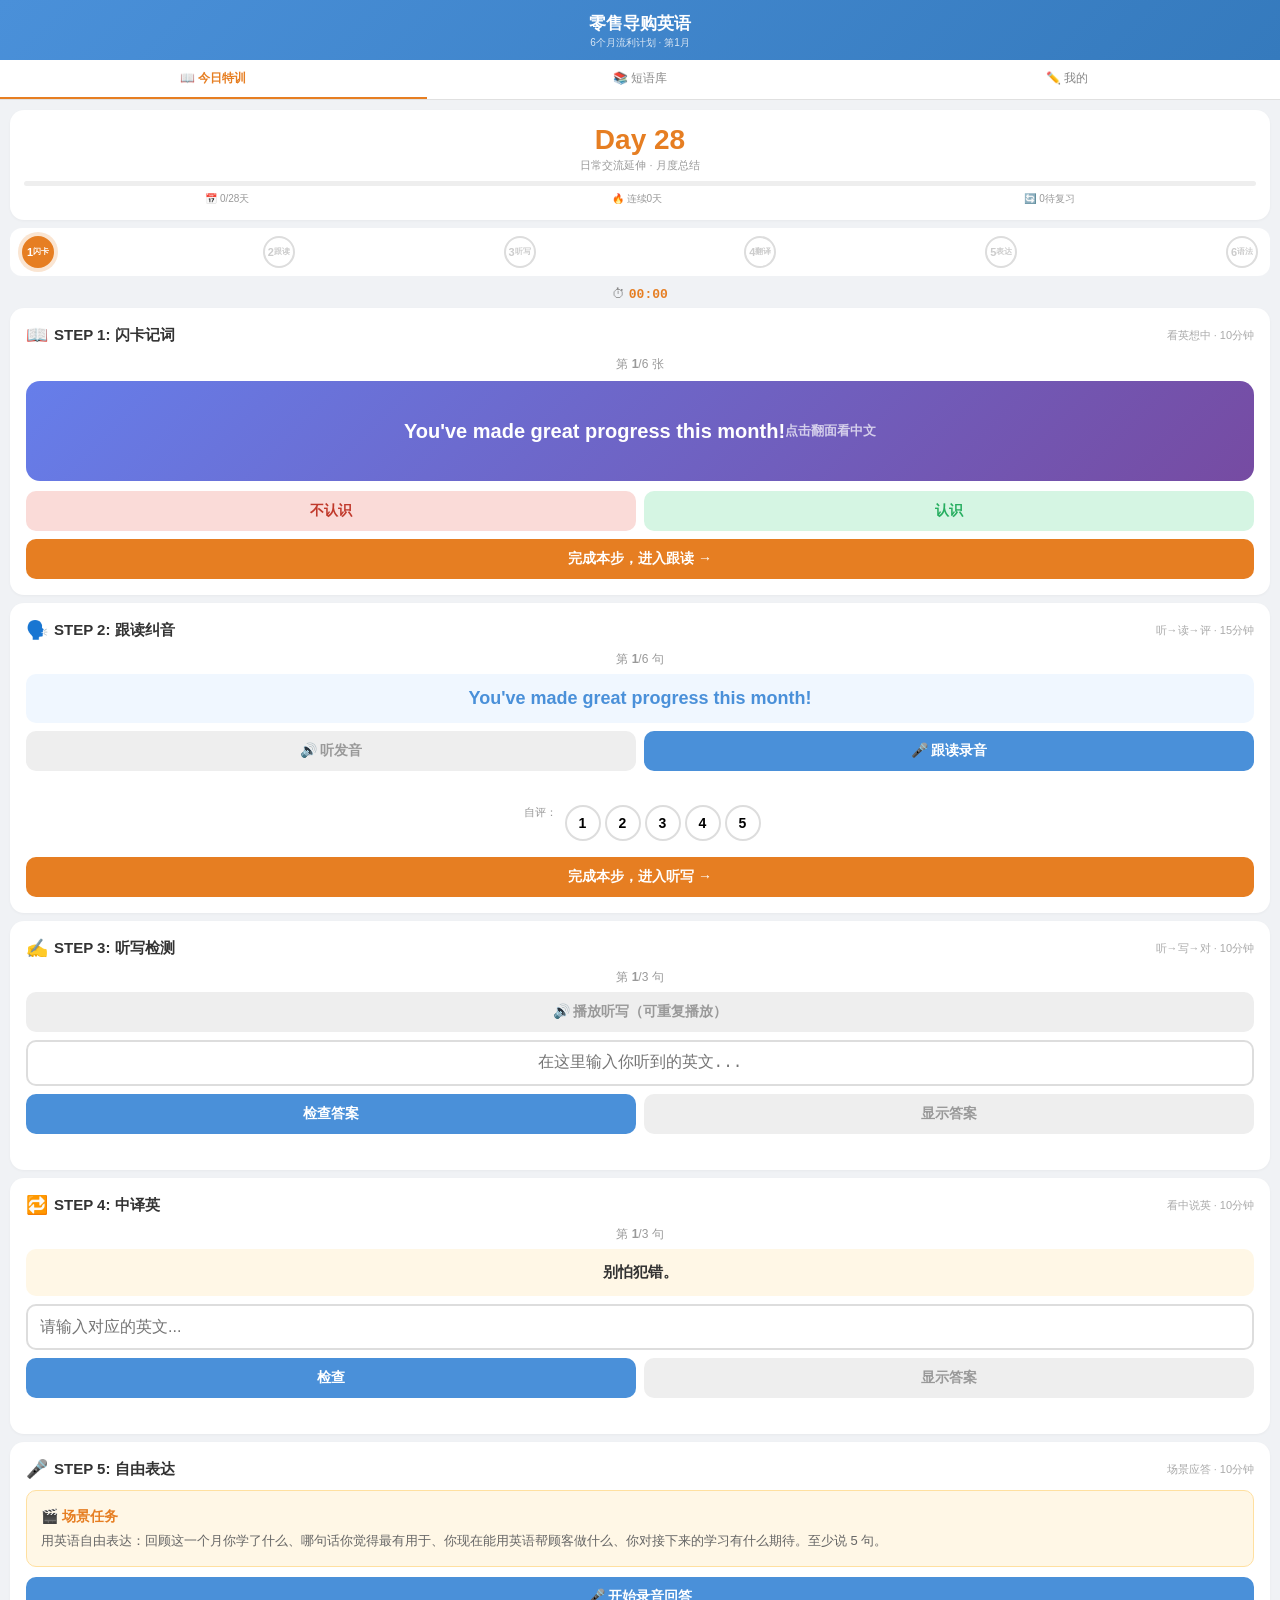
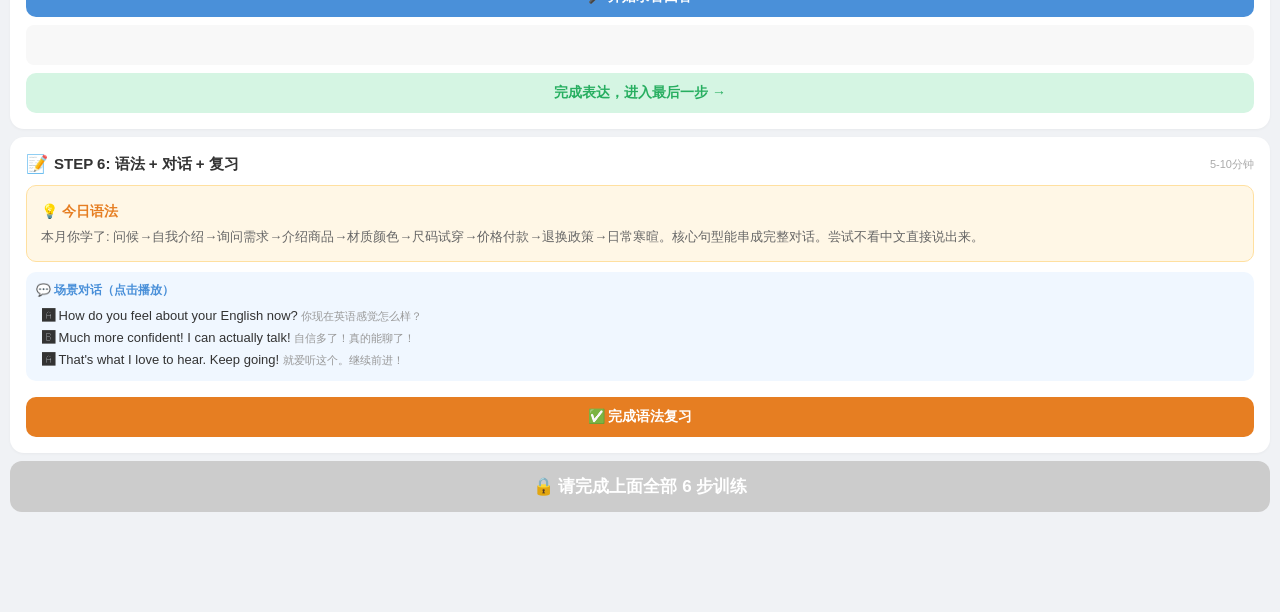
==== commit a17aacd2: "修复听写卡顿: markStep不再全量重绘, 发音加防抖, 计时器用textContent代替innerHTML, 复习独立消除" ====
--- a/index.html
+++ b/index.html
@@ -321,12 +321,24 @@
 function getReview(){try{return JSON.parse(localStorage.getItem(LS.review)||'{}')}catch(e){return{}}}
 function saveReview(v){localStorage.setItem(LS.review,JSON.stringify(v))}
 function toast(m){const t=document.getElementById('toast');t.textContent=m;t.classList.add('show');setTimeout(()=>t.classList.remove('show'),1800)}
-function speak(t){speechSynthesis.cancel();const u=new SpeechSynthesisUtterance(t);u.lang='en-US';u.rate=0.85;speechSynthesis.speak(u)}
+const synthLoading=new Set();
+function speak(t,btnEl){
+  // 防止重复点击同一个按钮
+  if(btnEl&&synthLoading.has(btnEl)) return;
+  if(btnEl){synthLoading.add(btnEl);btnEl.disabled=true;btnEl.style.opacity='0.5'}
+  try{
+    speechSynthesis.cancel();
+    const u=new SpeechSynthesisUtterance(t);
+    u.lang='en-US';u.rate=0.85;
+    u.onend=u.onerror=()=>{if(btnEl){synthLoading.delete(btnEl);btnEl.disabled=false;btnEl.style.opacity=''}};
+    speechSynthesis.speak(u);
+  }catch(e){if(btnEl){synthLoading.delete(btnEl);btnEl.disabled=false;btnEl.style.opacity=''};toast('发音引擎加载中，请稍后再试')}
+}
 
 // 计时器
 function startTimer(){stopTimer();timerSec=0;timerId=setInterval(()=>{timerSec++;updateTimer()},1000)}
 function stopTimer(){if(timerId){clearInterval(timerId);timerId=null}}
-function updateTimer(){const m=Math.floor(timerSec/60),s=timerSec%60;const el=document.getElementById('timer-display');if(el)el.innerHTML='⏱ <b>'+String(m).padStart(2,'0')+':'+String(s).padStart(2,'0')+'</b>'}
+function updateTimer(){const m=Math.floor(timerSec/60),s=timerSec%60;const el=document.getElementById('timer-display');if(el&&el.children[1])el.children[1].textContent=String(m).padStart(2,'0')+':'+String(s).padStart(2,'0')}
 
 // 寻找当前天的数据
 function findDay(){
@@ -352,13 +364,51 @@
   toast('🎉 打卡成功！今天你练了 '+Math.floor(timerSec/60)+' 分钟，继续加油！');
 }
 
-// 标记某步完成
+// 标记某步完成 — 增量更新，不重绘全页
 function markStep(step){
   const ss=getSteps(),k='d'+currentDay;
   if(!ss[k]) ss[k]={};
   ss[k][['flash','pron','dict','trans','speak','gram'][step]]=true;
   saveSteps(ss);
-  renderStudy();
+  // 把当前 zone 内容替换为完成态
+  const zones=document.querySelectorAll('#page-study .zone');
+  if(zones[step]){
+    zones[step].querySelector('h3').innerHTML=zones[step].querySelector('h3').innerHTML.replace(/STEP \d:.*?(?=<span|$)/,'STEP '+(step+1)+': ');
+    const inner=zones[step].querySelector('h3').nextElementSibling||zones[step];
+    // 只替换本 zone 内从 h3 之后的内容
+    let el=zones[step].querySelector('h3').nextElementSibling;
+    while(el){const nxt=el.nextElementSibling;el.remove();el=nxt}
+    const done=document.createElement('div');
+    done.style.cssText='text-align:center;color:#27ae60;font-weight:600;padding:20px 0';
+    done.textContent='✅ 本步已完成';
+    zones[step].appendChild(done);
+  }
+  // 增量更新：只刷新步骤圆点 + 按钮
+  updateStepDots();
+  updateCheckInBtn();
+  // 滚动到下一步
+  if(zones[step+1]) zones[step+1].scrollIntoView({behavior:'smooth',block:'center'});
+  toast('完成！继续下一步 →');
+}
+function updateStepDots(){
+  const ss=getSteps(),k='d'+currentDay;
+  const dots=document.querySelectorAll('.step-dot');
+  const stepNames=['flash','pron','dict','trans','speak','gram'];
+  let cp=0;
+  for(let i=0;i<6;i++) if(ss[k]&&ss[k][stepNames[i]]) cp++;
+  dots.forEach((d,i)=>{
+    d.className='step-dot';
+    if(ss[k]&&ss[k][stepNames[i]]) d.classList.add('done');
+    else if(i===cp||(cp===6&&i===5)) d.classList.add('current');
+  });
+}
+function updateCheckInBtn(){
+  const doneDays=getDone(),alldone=allStepsDone(),isDone=doneDays.includes(currentDay);
+  const btn=document.getElementById('btn-checkin');
+  if(!btn) return;
+  if(isDone){btn.textContent='✅ 今日已完成 · 明天继续加油！';btn.className='btn-checkin done';btn.disabled=true}
+  else if(alldone){btn.textContent='🎯 全部完成，立即打卡！';btn.className='btn-checkin ready';btn.disabled=false}
+  else{btn.textContent='🔒 请完成上面全部 6 步训练';btn.className='btn-checkin locked';btn.disabled=false}
 }
 
 // ============================================================
@@ -389,6 +439,12 @@
   });
   if(Object.keys(r).length){Object.assign(data,r);saveReview(data)}
 }
+function reviewItem(btn,key,grade){
+  reviewAction(key,grade);
+  // 动画移除该复习项
+  const item=btn.closest('.ritem');
+  if(item){item.style.transition='opacity .3s,transform .3s';item.style.opacity='0';item.style.transform='translateX(30px)';setTimeout(()=>{if(item.parentNode)item.remove();updateCheckInBtn()},350)}
+}
 function daysAgo(d){return Math.floor((new Date()-new Date(d))/86400000)}
 
 // ============================================================
@@ -429,7 +485,7 @@
   h+='</div>';
 
   // 计时器
-  h+='<div class="timer" id="timer-display">⏱ 点击下方开始计时</div>';
+  h+='<div class="timer" id="timer-display">⏱ <b id="timer-num">00:00</b></div>';
 
   // STEP 1: 闪卡记词
   h+='<div class="zone"><h3><span class="emoji">📖</span> STEP 1: 闪卡记词<span class="tip">看英想中 · 10分钟</span></h3>';
@@ -519,9 +575,9 @@
   // 间隔复习
   if(reviewItems.length>0){
     h+='<div style="font-weight:700;color:#555;font-size:13px;margin-bottom:4px">🔄 今日待复习 ('+reviewItems.length+'句)</div>';
-    reviewItems.forEach(item=>{
+      reviewItems.forEach(item=>{
       const ago=item.lastReview?daysAgo(item.lastReview):'新';
-      h+='<div class="ritem"><div class="ri-info" onclick="speak(\''+item.en.replace(/'/g,"\\'")+'\')"><div class="ri-en">'+item.en+'</div><div class="ri-zh">'+item.zh+'</div><div class="ri-ago">'+(typeof ago==='number'?ago+'天前':ago)+'</div></div><div class="ri-btns"><button class="ri-btn ri-again" onclick="reviewAction(\''+item.key+'\',\'again\');renderStudy()">再练</button><button class="ri-btn ri-good" onclick="reviewAction(\''+item.key+'\',\'good\');renderStudy()">掌握</button><button class="ri-btn ri-easy" onclick="reviewAction(\''+item.key+'\',\'easy\');renderStudy()">简单</button></div></div>';
+      h+='<div class="ritem" id="ritem-'+item.key+'"><div class="ri-info" onclick="speak(\''+item.en.replace(/'/g,"\\'")+'\')"><div class="ri-en">'+item.en+'</div><div class="ri-zh">'+item.zh+'</div><div class="ri-ago">'+(typeof ago==='number'?ago+'天前':ago)+'</div></div><div class="ri-btns"><button class="ri-btn ri-again" onclick="reviewItem(this,\''+item.key+'\',\'again\')">再练</button><button class="ri-btn ri-good" onclick="reviewItem(this,\''+item.key+'\',\'good\')">掌握</button><button class="ri-btn ri-easy" onclick="reviewItem(this,\''+item.key+'\',\'easy\')">简单</button></div></div>';
     });
   }
   if(!stepDone[5]){
@@ -628,7 +684,16 @@
 // ============================================================
 // STEP 3: 听写逻辑
 // ============================================================
-function playDict(){speak(dayData.p[dictIdx][0])}
+let dictSpkBusy=false;
+function playDict(){
+  if(dictSpkBusy) return;
+  dictSpkBusy=true;
+  try{speechSynthesis.cancel()}catch(_){}
+  const u=new SpeechSynthesisUtterance(dayData.p[dictIdx][0]);
+  u.lang='en-US';u.rate=0.8;
+  u.onend=u.onerror=()=>{dictSpkBusy=false};
+  speechSynthesis.speak(u);
+}
 function checkDict(){
   const inp=document.getElementById('dict-input');
   const ans=document.getElementById('dict-answer');
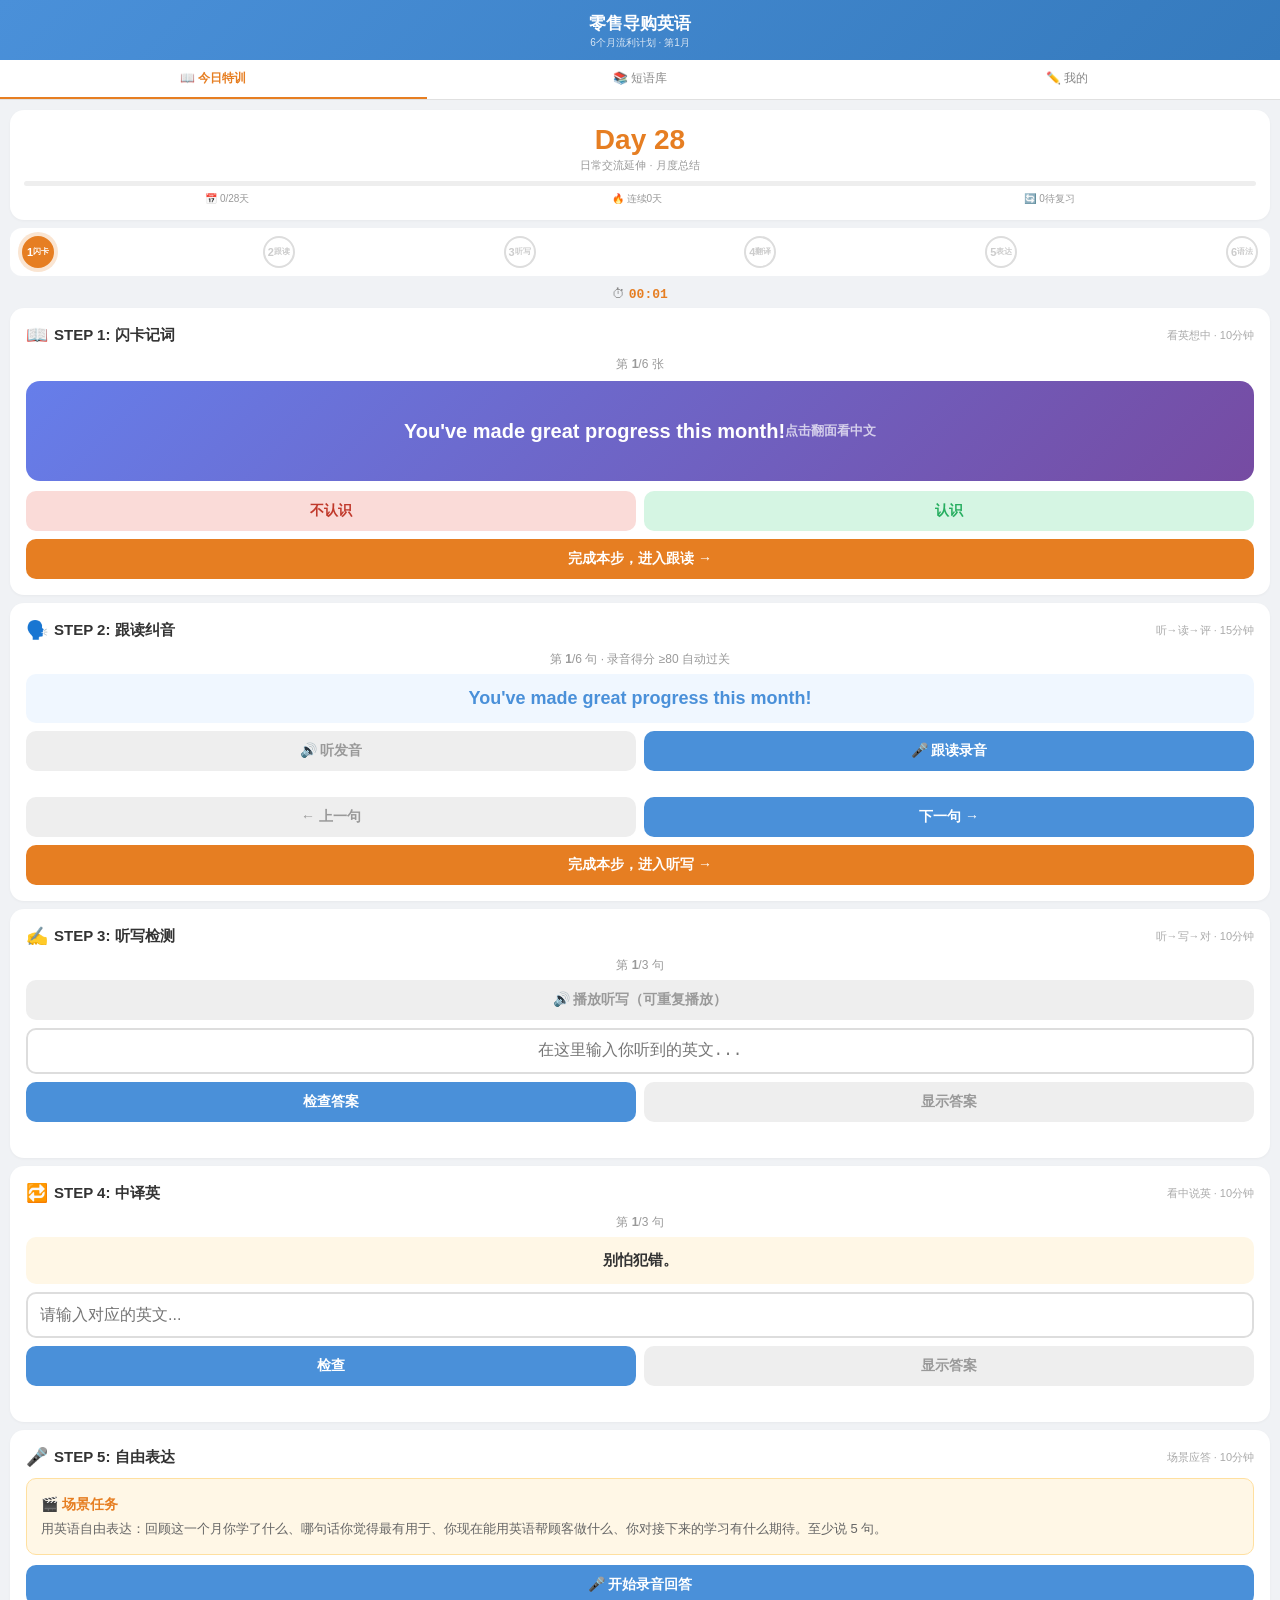
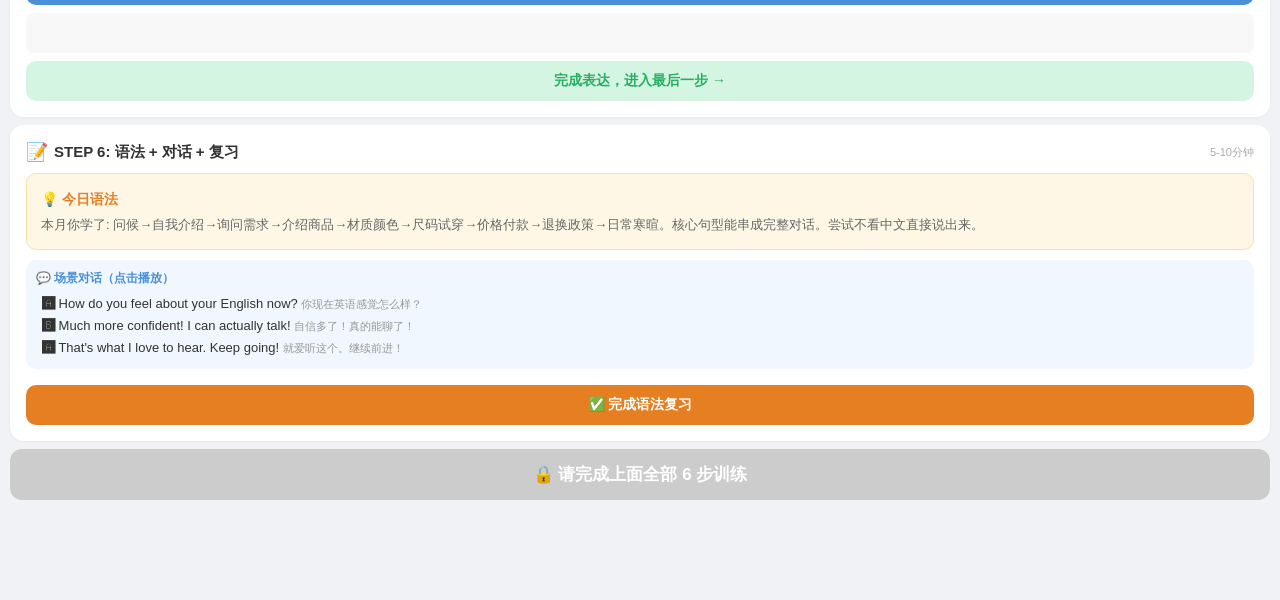
==== commit b269ae07: "v5.3 修复一批bug: 完成的步骤可再练一次(不清打卡记录), 闪卡翻完可再翻一遍, 跟读改≥80分自动过关+上下句导航(去掉自评1-5), 发音自动挑选更自然语音+防卡死兜底, 修复计时器不走字" ====
--- a/index.html
+++ b/index.html
@@ -303,7 +303,7 @@
 // ============================================================
 // 全局状态
 // ============================================================
-const LS={done:'study_v5_done',steps:'study_v5_steps',streak:'study_v5_streak',review:'review_v5',my:'my_v5'};
+const LS={done:'study_v5_done',steps:'study_v5_steps',streak:'study_v5_streak',review:'review_v5',my:'my_v5',learned:'learned_v5'};
 let currentDay,dayData,weekData;
 let stepState={flash:0,pron:0,dict:0,trans:0,speak:0,gram:0};
 let stepActive=0; // 0=flash,1=pron,2=dict,3=trans,4=speak,5=gram
@@ -318,27 +318,52 @@
 function saveSteps(v){localStorage.setItem(LS.steps,JSON.stringify(v))}
 function getMy(){try{return JSON.parse(localStorage.getItem(LS.my)||'[]')}catch(e){return[]}}
 function saveMy(v){localStorage.setItem(LS.my,JSON.stringify(v))}
+function getLearned(){try{return JSON.parse(localStorage.getItem(LS.learned)||'[]')}catch(e){return[]}}
+function saveLearned(v){localStorage.setItem(LS.learned,JSON.stringify(v))}
 function getReview(){try{return JSON.parse(localStorage.getItem(LS.review)||'{}')}catch(e){return{}}}
 function saveReview(v){localStorage.setItem(LS.review,JSON.stringify(v))}
 function toast(m){const t=document.getElementById('toast');t.textContent=m;t.classList.add('show');setTimeout(()=>t.classList.remove('show'),1800)}
+// ===== 发音引擎：自动挑选更自然的声音 + 防卡死 =====
+let enVoices=[];
+function loadVoices(){
+  try{enVoices=speechSynthesis.getVoices().filter(v=>v.lang&&v.lang.toLowerCase().indexOf('en')===0)}catch(e){}
+}
+if('speechSynthesis' in window){loadVoices();speechSynthesis.onvoiceschanged=loadVoices}
+function pickVoice(){
+  if(!enVoices.length) loadVoices();
+  // 按自然度优先挑声音（Google/微软在线自然音 > 系统自带）
+  const prefs=['Google US English','Microsoft Aria','Microsoft Jenny','Microsoft Guy','Microsoft Ana','Samantha','Alex','Microsoft Zira','Google UK English'];
+  for(const p of prefs){const v=enVoices.find(v=>v.name.indexOf(p)>=0);if(v) return v}
+  const us=enVoices.find(v=>v.lang==='en-US');return us||enVoices[0]||null;
+}
 const synthLoading=new Set();
+let speakGen=0;
 function speak(t,btnEl){
   // 防止重复点击同一个按钮
   if(btnEl&&synthLoading.has(btnEl)) return;
+  let guard=null;
+  const release=()=>{if(guard){clearTimeout(guard);guard=null}
+    if(btnEl){synthLoading.delete(btnEl);btnEl.disabled=false;btnEl.style.opacity=''}};
   if(btnEl){synthLoading.add(btnEl);btnEl.disabled=true;btnEl.style.opacity='0.5'}
   try{
     speechSynthesis.cancel();
     const u=new SpeechSynthesisUtterance(t);
-    u.lang='en-US';u.rate=0.85;
-    u.onend=u.onerror=()=>{if(btnEl){synthLoading.delete(btnEl);btnEl.disabled=false;btnEl.style.opacity=''}};
-    speechSynthesis.speak(u);
-  }catch(e){if(btnEl){synthLoading.delete(btnEl);btnEl.disabled=false;btnEl.style.opacity=''};toast('发音引擎加载中，请稍后再试')}
-}
-
-// 计时器
-function startTimer(){stopTimer();timerSec=0;timerId=setInterval(()=>{timerSec++;updateTimer()},1000)}
+    const v=pickVoice();if(v)u.voice=v;
+    u.lang='en-US';u.rate=0.88;u.pitch=1;
+    u.onend=u.onerror=release;
+    // 兜底：onend 不触发时也能恢复，防止按钮永久卡死
+    guard=setTimeout(release,Math.min(Math.max(2500,t.length*160),10000));
+    // Chrome 的坑：cancel() 后立刻 speak() 会丢语音，延迟 60ms 规避；
+    // 用 speakGen 保证快速连点时只有最后一次点击真正发声
+    const g=++speakGen;
+    setTimeout(()=>{if(g!==speakGen){release();return}try{speechSynthesis.speak(u)}catch(e){release()}},60);
+  }catch(e){release();toast('发音引擎加载中，请稍后再试')}
+}
+
+// 计时器（重绘页面时不清零，累计今日练习时长）
+function startTimer(){stopTimer();timerId=setInterval(()=>{timerSec++;updateTimer()},1000)}
 function stopTimer(){if(timerId){clearInterval(timerId);timerId=null}}
-function updateTimer(){const m=Math.floor(timerSec/60),s=timerSec%60;const el=document.getElementById('timer-display');if(el&&el.children[1])el.children[1].textContent=String(m).padStart(2,'0')+':'+String(s).padStart(2,'0')}
+function updateTimer(){const m=Math.floor(timerSec/60),s=timerSec%60;const el=document.getElementById('timer-num');if(el)el.textContent=String(m).padStart(2,'0')+':'+String(s).padStart(2,'0')}
 
 // 寻找当前天的数据
 function findDay(){
@@ -359,9 +384,33 @@
   const done=getDone();
   if(done.includes(currentDay)){toast('今天已经打卡了');return}
   done.push(currentDay);saveDone(done);
+  // 把今天学的 6 句存入已学短语库
+  archiveToday();
   const el=document.getElementById('btn-checkin');
   if(el){el.textContent='✅ 今日已完成 · 明天继续加油！';el.className='btn-checkin done';el.disabled=true}
   toast('🎉 打卡成功！今天你练了 '+Math.floor(timerSec/60)+' 分钟，继续加油！');
+}
+function archiveToday(){
+  const learned=getLearned();
+  const wk=currentDay<7?'第1周·接待问候':currentDay<14?'第2周·商品材质':currentDay<21?'第3周·尺码试穿':'第4周·付款售后';
+  dayData.p.forEach(p=>{
+    // 去重
+    if(!learned.some(l=>l.en===p[0])) learned.push({en:p[0],zh:p[1],week:wk,day:currentDay+1});
+  });
+  saveLearned(learned);
+}
+
+// ===== 再练一次：不清除完成记录，只重新打开该步练习界面 =====
+let redoStepIdx=-1;
+function redoStep(step){
+  redoStepIdx=step;
+  renderStudy();
+  const zones=document.querySelectorAll('#page-study .zone');
+  if(zones[step]) zones[step].scrollIntoView({behavior:'smooth',block:'start'});
+}
+function stepDoneHTML(step){
+  return '<div style="text-align:center;color:#27ae60;font-weight:600;padding:14px 0 8px">✅ 本步已完成</div>'
+    +'<button class="btn btn-gray" style="width:100%" onclick="redoStep('+step+')">🔁 再练一次（不影响打卡）</button>';
 }
 
 // 标记某步完成 — 增量更新，不重绘全页
@@ -370,17 +419,14 @@
   if(!ss[k]) ss[k]={};
   ss[k][['flash','pron','dict','trans','speak','gram'][step]]=true;
   saveSteps(ss);
-  // 把当前 zone 内容替换为完成态
+  redoStepIdx=-1;
+  // 把当前 zone 内容替换为完成态（带"再练一次"入口）
   const zones=document.querySelectorAll('#page-study .zone');
   if(zones[step]){
-    zones[step].querySelector('h3').innerHTML=zones[step].querySelector('h3').innerHTML.replace(/STEP \d:.*?(?=<span|$)/,'STEP '+(step+1)+': ');
-    const inner=zones[step].querySelector('h3').nextElementSibling||zones[step];
-    // 只替换本 zone 内从 h3 之后的内容
     let el=zones[step].querySelector('h3').nextElementSibling;
     while(el){const nxt=el.nextElementSibling;el.remove();el=nxt}
     const done=document.createElement('div');
-    done.style.cssText='text-align:center;color:#27ae60;font-weight:600;padding:20px 0';
-    done.textContent='✅ 本步已完成';
+    done.innerHTML=stepDoneHTML(step);
     zones[step].appendChild(done);
   }
   // 增量更新：只刷新步骤圆点 + 按钮
@@ -452,6 +498,8 @@
 // ============================================================
 function renderStudy(){
   stopTimer();
+  try{speechSynthesis.cancel()}catch(e){}
+  try{stopRecord()}catch(e){}
   currentDay=getTodayIdx();
   const fd=findDay();
   if(!fd) return;
@@ -489,38 +537,36 @@
 
   // STEP 1: 闪卡记词
   h+='<div class="zone"><h3><span class="emoji">📖</span> STEP 1: 闪卡记词<span class="tip">看英想中 · 10分钟</span></h3>';
-  if(stepDone[0]){
-    h+='<div style="text-align:center;color:#27ae60;font-weight:600;padding:20px 0">✅ 本步已完成</div>';
+  if(stepDone[0]&&redoStepIdx!==0){
+    h+=stepDoneHTML(0);
   }else{
     flashIdx=0;
     h+='<div class="flash-count">第 <b id="fc">1</b>/6 张</div>';
     h+='<div class="flash" id="flash-card" onclick="flipFlash()">'+dayData.p[0][0]+'<br><span style="font-size:13px;opacity:.7">点击翻面看中文</span></div>';
-    h+='<div class="btn-row"><button class="btn btn-red" onclick="flashResult(false)">不认识</button><button class="btn btn-green" onclick="flashResult(true)">认识</button></div>';
+    h+='<div class="btn-row" id="flash-btns"><button class="btn btn-red" onclick="flashResult(false)">不认识</button><button class="btn btn-green" onclick="flashResult(true)">认识</button></div>';
     h+='<button class="btn btn-orange" style="width:100%;margin-top:8px" onclick="markStep(0);toast(\'闪卡完成！进入跟读\')">完成本步，进入跟读 →</button>';
   }
   h+='</div>';
 
   // STEP 2: 跟读纠音
   h+='<div class="zone"><h3><span class="emoji">🗣️</span> STEP 2: 跟读纠音<span class="tip">听→读→评 · 15分钟</span></h3>';
-  if(stepDone[1]){
-    h+='<div style="text-align:center;color:#27ae60;font-weight:600;padding:20px 0">✅ 本步已完成</div>';
+  if(stepDone[1]&&redoStepIdx!==1){
+    h+=stepDoneHTML(1);
   }else{
     pronIdx=0;
-    h+='<div style="text-align:center;font-size:12px;color:#999;margin-bottom:6px">第 <b id="pn">1</b>/6 句</div>';
+    h+='<div style="text-align:center;font-size:12px;color:#999;margin-bottom:6px">第 <b id="pn">1</b>/6 句 · 录音得分 ≥80 自动过关</div>';
     h+='<div class="voice-target" id="voice-target">'+dayData.p[0][0]+'</div>';
     h+='<div class="voice-btns"><button class="btn btn-gray" onclick="speak(dayData.p[pronIdx][0])">🔊 听发音</button><button class="btn btn-blue" id="btn-record" onclick="toggleRecord()">🎤 跟读录音</button></div>';
     h+='<div class="voice-score" id="voice-score"></div><div id="voice-result" style="text-align:center;font-size:12px;color:#666;min-height:18px"></div>';
-    h+='<div class="rate-row"><span style="font-size:11px;color:#999;padding:0 4px">自评：</span>';
-    for(let i=1;i<=5;i++) h+='<button class="rate-btn" onclick="ratePron('+i+')">'+i+'</button>';
-    h+='</div>';
+    h+='<div class="btn-row"><button class="btn btn-gray" onclick="prevPron()">← 上一句</button><button class="btn btn-blue" onclick="nextPron()">下一句 →</button></div>';
     h+='<button class="btn btn-orange" style="width:100%;margin-top:8px" onclick="markStep(1);toast(\'跟读完成！进入听写\')">完成本步，进入听写 →</button>';
   }
   h+='</div>';
 
   // STEP 3: 听写测试
   h+='<div class="zone"><h3><span class="emoji">✍️</span> STEP 3: 听写检测<span class="tip">听→写→对 · 10分钟</span></h3>';
-  if(stepDone[2]){
-    h+='<div style="text-align:center;color:#27ae60;font-weight:600;padding:20px 0">✅ 本步已完成</div>';
+  if(stepDone[2]&&redoStepIdx!==2){
+    h+=stepDoneHTML(2);
   }else{
     dictIdx=0;dictAttempted=false;
     h+='<div class="dict-count">第 <b id="dc">1</b>/3 句</div>';
@@ -535,8 +581,8 @@
 
   // STEP 4: 中译英
   h+='<div class="zone"><h3><span class="emoji">🔁</span> STEP 4: 中译英<span class="tip">看中说英 · 10分钟</span></h3>';
-  if(stepDone[3]){
-    h+='<div style="text-align:center;color:#27ae60;font-weight:600;padding:20px 0">✅ 本步已完成</div>';
+  if(stepDone[3]&&redoStepIdx!==3){
+    h+=stepDoneHTML(3);
   }else{
     transIdx=0;
     h+='<div class="dict-count">第 <b id="tc">1</b>/3 句</div>';
@@ -551,8 +597,8 @@
 
   // STEP 5: 自由表达
   h+='<div class="zone"><h3><span class="emoji">🎤</span> STEP 5: 自由表达<span class="tip">场景应答 · 10分钟</span></h3>';
-  if(stepDone[4]){
-    h+='<div style="text-align:center;color:#27ae60;font-weight:600;padding:20px 0">✅ 本步已完成</div>';
+  if(stepDone[4]&&redoStepIdx!==4){
+    h+=stepDoneHTML(4);
   }else{
     h+='<div class="scenario"><div class="prompt">🎬 场景任务</div><div class="desc">'+dayData.sp+'</div></div>';
     h+='<button class="btn btn-blue" style="width:100%;margin-bottom:8px" id="btn-speak" onclick="toggleSpeak()">🎤 开始录音回答</button>';
@@ -622,13 +668,22 @@
   if(flashIdx>=dayData.p.length){
     document.getElementById('flash-card').innerHTML='✅ 全部 6 张闪卡已完成！';
     document.getElementById('fc').textContent='6';
-    document.querySelector('#page-study .zone .btn-row').style.display='none';
+    // 翻完后可直接再来一遍，不用完成本步
+    document.getElementById('flash-btns').innerHTML='<button class="btn btn-blue" style="width:100%" onclick="restartFlash()">🔁 再翻一遍</button>';
     return;
   }
   const card=document.getElementById('flash-card');
   card.classList.remove('reveal');
   card.innerHTML=dayData.p[flashIdx][0]+'<br><span style="font-size:13px;opacity:.7">点击翻面看中文</span>';
   document.getElementById('fc').textContent=flashIdx+1;
+}
+function restartFlash(){
+  flashIdx=0;
+  const card=document.getElementById('flash-card');
+  card.classList.remove('reveal');
+  card.innerHTML=dayData.p[0][0]+'<br><span style="font-size:13px;opacity:.7">点击翻面看中文</span>';
+  document.getElementById('fc').textContent='1';
+  document.getElementById('flash-btns').innerHTML='<button class="btn btn-red" onclick="flashResult(false)">不认识</button><button class="btn btn-green" onclick="flashResult(true)">认识</button>';
 }
 
 // ============================================================
@@ -651,8 +706,15 @@
     let cls='low',emoji='😅';
     if(pct>=80){cls='good';emoji='🎉'}else if(pct>=50){cls='ok';emoji='👍'}
     sc.innerHTML=emoji+' '+pct+'<span style="font-size:14px">%</span>';sc.className='voice-score '+cls;
-    document.getElementById('voice-result').innerHTML='你说：<b>"'+said+'"</b>';
     stopRecordUI();
+    if(pct>=80){
+      document.getElementById('voice-result').innerHTML='你说：<b>"'+said+'"</b><br><span style="color:#27ae60">✅ 过关！正在进入下一句…</span>';
+      // 若 1 秒内用户没手动切句，则自动前进
+      const myIdx=pronIdx;
+      setTimeout(()=>{if(pronIdx===myIdx) nextPron()},1000);
+    }else{
+      document.getElementById('voice-result').innerHTML='你说：<b>"'+said+'"</b><br>💪 再录一次，或点「下一句 →」跳过';
+    }
   };
   voiceRec.onerror=()=>{stopRecordUI();toast('没听清，靠近一点再试')};
   voiceRec.onend=()=>{stopRecordUI()};
@@ -663,15 +725,26 @@
   const btn=document.getElementById('btn-record');
   if(btn){btn.textContent='🎤 跟读录音';btn.style.background='';btn.style.color=''}
 }
-function ratePron(score){
-  document.querySelectorAll('.rate-btn').forEach(b=>b.classList.remove('pick'));
-  event.target.classList.add('pick');
-  pronIdx++;
-  if(pronIdx>=dayData.p.length){toast('6句跟读全部完成！');return}
-  document.getElementById('pn').textContent=pronIdx+1;
+// 跟读：上一句 / 下一句 / 6句完成后自动标记本步完成
+function updatePronUI(){
+  const pn=document.getElementById('pn');if(!pn) return;
+  pn.textContent=pronIdx+1;
   document.getElementById('voice-target').textContent=dayData.p[pronIdx][0];
   document.getElementById('voice-score').innerHTML='';
   document.getElementById('voice-result').innerHTML='';
+}
+function nextPron(){
+  stopRecord();
+  if(pronIdx>=dayData.p.length-1){
+    // 6 句全部走完，自动完成本步
+    markStep(1);toast('6 句跟读全部完成！进入听写');
+    return;
+  }
+  pronIdx++;updatePronUI();
+}
+function prevPron(){
+  stopRecord();
+  if(pronIdx>0){pronIdx--;updatePronUI()}
 }
 function compareText(said,target){
   const sw=said.split(/\s+/).filter(w=>w.length>2);
@@ -684,15 +757,19 @@
 // ============================================================
 // STEP 3: 听写逻辑
 // ============================================================
-let dictSpkBusy=false;
+let dictSpkBusy=false,dictGuard=null;
 function playDict(){
   if(dictSpkBusy) return;
   dictSpkBusy=true;
+  const release=()=>{dictSpkBusy=false;if(dictGuard){clearTimeout(dictGuard);dictGuard=null}};
   try{speechSynthesis.cancel()}catch(_){}
-  const u=new SpeechSynthesisUtterance(dayData.p[dictIdx][0]);
+  const u=new SpeechSynthesisUtterance(dayData.p[Math.min(dictIdx,dayData.p.length-1)][0]);
+  const v=pickVoice();if(v)u.voice=v;
   u.lang='en-US';u.rate=0.8;
-  u.onend=u.onerror=()=>{dictSpkBusy=false};
-  speechSynthesis.speak(u);
+  u.onend=u.onerror=release;
+  // 兜底：onend 不触发时 8 秒后自动解锁，防止"播放听写"按钮永久失效
+  dictGuard=setTimeout(release,8000);
+  setTimeout(()=>{try{speechSynthesis.speak(u)}catch(e){release()}},60);
 }
 function checkDict(){
   const inp=document.getElementById('dict-input');
@@ -720,9 +797,9 @@
     document.getElementById('dict-answer').innerHTML='✅ 3句听写全部完成！';
     document.getElementById('dict-next').style.display='none';
     document.getElementById('dict-finish').style.display='block';
-    // hide check/reveal buttons
-    const btns=document.querySelectorAll('#page-study .zone:nth-child(5) .btn');
-    btns.forEach(b=>{if(b.textContent.includes('检查')||b.textContent.includes('显示'))b.style.display='none'});
+    // 只隐藏本区域内的 播放/检查/显示答案 按钮（之前 nth-child 选错区域，会误伤跟读区）
+    const zone=document.getElementById('dict-finish').closest('.zone');
+    zone.querySelectorAll('.btn').forEach(b=>{if(b.textContent.includes('播放')||b.textContent.includes('检查')||b.textContent.includes('显示'))b.style.display='none'});
     return;
   }
   document.getElementById('dc').textContent=dictIdx+1;
@@ -762,8 +839,9 @@
     document.getElementById('trans-answer').innerHTML='✅ 3句翻译全部完成！';
     document.getElementById('trans-next').style.display='none';
     document.getElementById('trans-finish').style.display='block';
-    const btns=document.querySelectorAll('#page-study .zone:nth-child(6) .btn');
-    btns.forEach(b=>{if(b.textContent.includes('检查')||b.textContent.includes('显示'))b.style.display='none'});
+    // 只隐藏本区域内的 检查/显示答案 按钮（之前 nth-child 选错区域，会误伤听写区）
+    const zone=document.getElementById('trans-finish').closest('.zone');
+    zone.querySelectorAll('.btn').forEach(b=>{if(b.textContent.includes('检查')||b.textContent.includes('显示'))b.style.display='none'});
     return;
   }
   document.getElementById('tc').textContent=transIdx+1;
@@ -815,6 +893,23 @@
     });
     h+='</div>';
   });
+  // 已学短语库（每日打卡自动归档）
+  const learned=getLearned();
+  if(learned.length>0){
+    h+='<div class="sec-hd open" style="background:#fff3e0" onclick="this.classList.toggle(\'open\');this.nextElementSibling.classList.toggle(\'open\')"><span>📖 已学内容 ('+learned.length+'句)</span><span class="arr">▼</span></div>';
+    h+='<div class="sec-bd open">';
+    // 按周分组
+    const weeks=['第1周·接待问候','第2周·商品材质','第3周·尺码试穿','第4周·付款售后'];
+    weeks.forEach(w=>{
+      const items=learned.filter(l=>l.week===w);
+      if(!items.length) return;
+      h+='<div style="font-size:11px;color:#e67e22;font-weight:600;padding:6px 0 2px">'+w+' ('+items.length+'句)</div>';
+      items.forEach(p=>{
+        h+='<div class="pitem learned-item" onclick="speak(\''+p.en.replace(/'/g,"\\'")+'\')"><div class="pi-text"><div class="pi-en">'+p.en+'</div><div class="pi-zh">'+p.zh+' <span style="font-size:10px;color:#ccc">Day'+p.day+'</span></div></div><button class="btn-spk" onclick="event.stopPropagation();speak(\''+p.en.replace(/'/g,"\\'")+'\')">🔊</button></div>';
+      });
+    });
+    h+='</div>';
+  }
   document.getElementById('page-all').innerHTML=h;
 }
 function filterAll(){
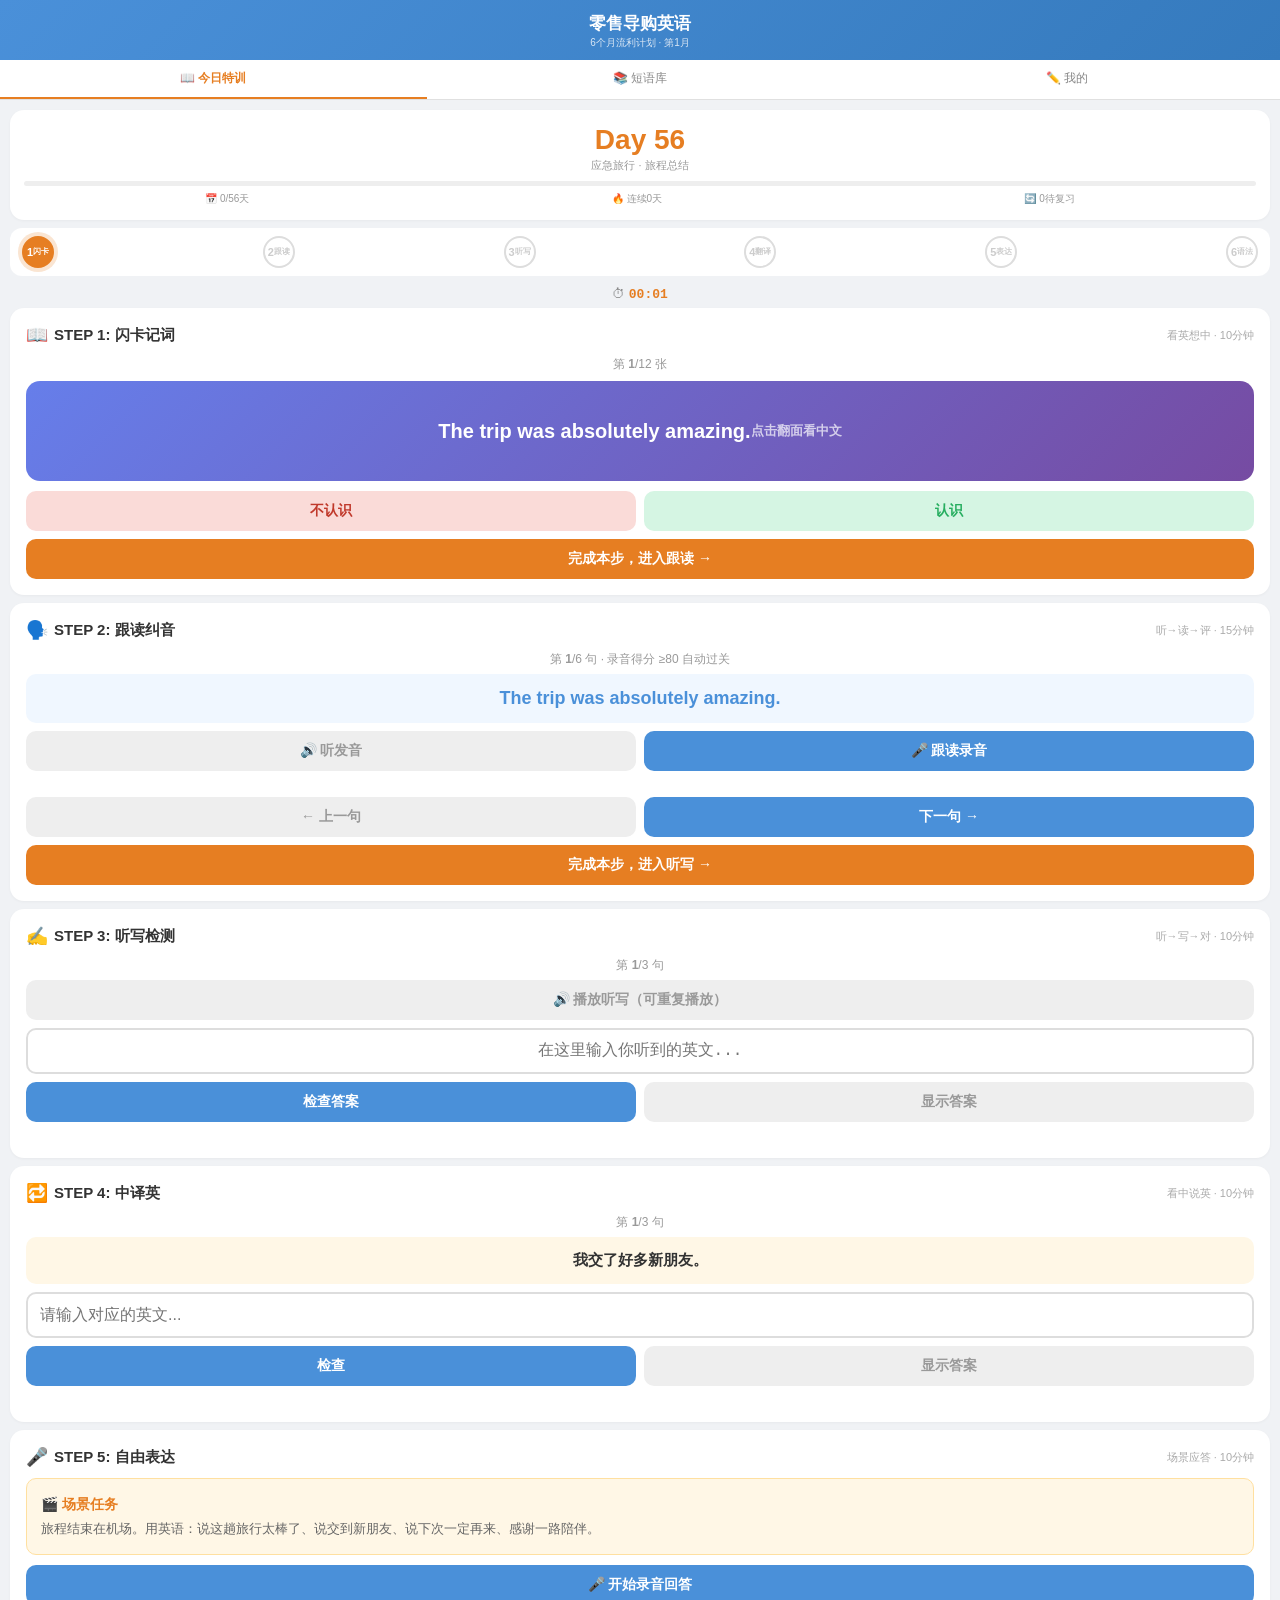
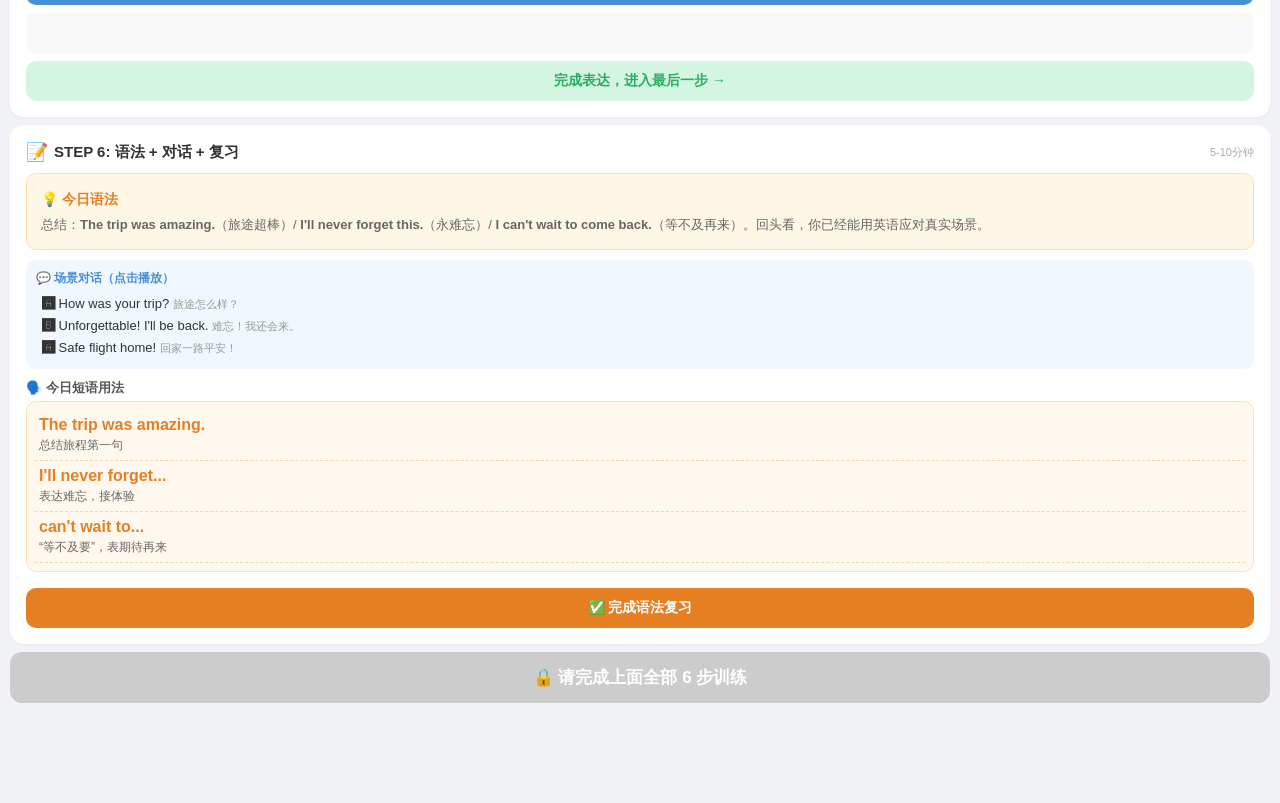
==== commit 8bfc3aab: "v5.4 第2个月日常口语(社交/生活办事/应急旅行 28天) + 单词闪卡(v)与短语用法(u)新板块 + 解天数锁至56天 + 进度分母同步" ====
--- a/index.html
+++ b/index.html
@@ -287,6 +287,183 @@
  sp:'用英语自由表达：回顾这一个月你学了什么、哪句话你觉得最有用于、你现在能用英语帮顾客做什么、你对接下来的学习有什么期待。至少说 5 句。',
  p:[['You\'ve made great progress this month!','这个月进步很大！'],['I can now help customers in English.','我现在能用英语帮顾客了。'],['Practice makes perfect — keep it up!','熟能生巧，继续加油！'],['Don\'t be afraid to make mistakes.','别怕犯错。'],['Every conversation makes you better.','每次对话都让你进步。'],['I\'m proud of how far you\'ve come.','为你走到这里而骄傲。']],
  c:[['How do you feel about your English now?','你现在英语感觉怎么样？'],['Much more confident! I can actually talk!','自信多了！真的能聊了！'],['That\'s what I love to hear. Keep going!','就爱听这个。继续前进！']]}
+]},
+// ============ 第2个月：日常生活口语 ============
+{w:'吃饭与出行',m:2,d:[
+{n:'餐厅点餐',g:'<b>I\'ll have...</b> 点餐万能句（我要...），比 I want 礼貌十倍。<b>Can I get...?</b> 同样高频。服务员问 <b>Are you ready to order?</b>，没想好就说 <b>We need a few more minutes.</b>（再等几分钟）。牛排熟度：<b>rare</b> 三分 / <b>medium</b> 五分 / <b>well-done</b> 全熟。',
+ sp:'你走进一家西餐厅。用英语完成：说两位用餐、要看菜单、点一份五分熟牛排和一杯冰水、服务员问好了没你说再等两分钟。',
+ p:[['A table for two, please.','两位，谢谢。'],['Can I see the menu, please?','能看下菜单吗？'],['Are you ready to order?','可以点餐了吗？'],['We need a few more minutes.','我们再看几分钟。'],['I\'ll have the steak, medium, please.','我要牛排，五分熟。'],['Can I get a glass of ice water?','能来杯冰水吗？']],
+ c:[['Are you ready to order?','可以点餐了吗？'],['Yes. I\'ll have the steak, medium.','可以。我要牛排五分熟。'],['Anything to drink?','喝点什么？'],['Just ice water, thanks.','冰水就好，谢谢。']],
+ v:[['menu','菜单'],['order','点餐'],['steak','牛排'],['medium','五分熟'],['well-done','全熟'],['ice water','冰水'],['fork','叉子'],['napkin','餐巾']],
+ u:[['I\'ll have...','点餐开场万能句，后面直接接菜名，全场最稳的一句'],['Can I get...?','要任何东西都能用：Can I get the menu? / Can I get some water?'],['For here or to go?','店员灵魂拷问：在这吃还是带走？回 For here. 或 To go.']]},
+{n:'买单打包',g:'买单喊 <b>Check, please.</b> 或 <b>Can we get the bill?</b>。打包：<b>Can I get this to go?</b> / 要打包盒 <b>a to-go box</b>。AA 制：<b>Let\'s split the bill.</b> / <b>Separate checks, please.</b>（分开结账）。',
+ sp:'吃完饭买单。用英语：叫服务员结账、问能不能手机支付、把剩下的牛排打包、说菜很好吃下次还来。',
+ p:[['Check, please.','买单。'],['Can we get the bill?','能结账吗？'],['Do you take mobile payment?','能手机支付吗？'],['Can I get this to go?','这个能打包吗？'],['Let\'s split the bill.','我们AA吧。'],['Keep the change.','不用找了。']],
+ c:[['Can we get the check?','买单。'],['Sure. Together or separate?','好。一起付还是分开？'],['Together, please.','一起付。'],['Here you go. Thanks for coming!','给您。感谢光临！']],
+ v:[['bill','账单'],['check','账单(美式)'],['tip','小费'],['leftovers','剩菜'],['to-go box','打包盒'],['split','平摊'],['change','零钱']],
+ u:[['Check, please.','餐厅买单就喊这句，全世界通用'],['split the bill','AA制的地道说法，别再说 AA'],['Keep the change.','不用找了。给小费时配这句']]},
+{n:'咖啡店点单',g:'定制咖啡三件套：<b>less ice</b> 少冰 / <b>no sugar</b> 不加糖 / <b>extra shot</b> 加浓缩。换奶：<b>with oat milk</b>（换燕麦奶）。杯型 small/medium/large 足够用，星巴克的 <b>tall/grande/venti</b> 听懂就行。',
+ sp:'点一杯中杯冰拿铁：换燕麦奶、少冰、不加糖，再要一个可颂，带走。用英语完整说出来。',
+ p:[['Can I get a medium latte?','来杯中杯拿铁。'],['With oat milk, please.','换燕麦奶，谢谢。'],['Less ice, no sugar.','少冰，不加糖。'],['I\'ll also take a croissant.','再要一个可颂。'],['For here or to go?','在这喝还是带走？'],['To go, please.','带走，谢谢。']],
+ c:[['What can I get for you?','要点什么？'],['A medium iced latte with oat milk.','中杯冰拿铁换燕麦奶。'],['Anything else?','还要别的吗？'],['A croissant, please. To go.','一个可颂，带走。']],
+ v:[['latte','拿铁'],['Americano','美式'],['oat milk','燕麦奶'],['shot','一份浓缩'],['syrup','糖浆'],['croissant','可颂'],['lid','杯盖'],['straw','吸管']],
+ u:[['less ice / no sugar / extra shot','定制三件套，往点单句后面一丢就行'],['with oat milk','换奶标配说法：with + 奶名'],['For here or to go?','又见面了——咖啡店同样必问']]},
+{n:'问路',g:'问路开场：<b>Excuse me, how do I get to...?</b>（请问怎么去...）。指路词：<b>go straight</b> 直走，<b>turn left/right</b> 左/右拐，<b>at the second light</b> 在第二个红绿灯，<b>next to</b> 紧挨着，<b>across from</b> 在对面。',
+ sp:'你在街头找地铁站。用英语向路人问路：问最近的地铁站在哪、是不是直走两个路口左转、走路要多久、道谢。',
+ p:[['Excuse me, how do I get to the subway station?','请问地铁站怎么走？'],['Is it far from here?','离这远吗？'],['Go straight for two blocks.','直走两个街区。'],['Turn left at the corner.','到拐角左转。'],['It\'s next to the bank.','就在银行旁边。'],['You can\'t miss it.','你肯定能看到。']],
+ c:[['Excuse me, where is the nearest subway station?','请问最近的地铁站在哪？'],['Go straight two blocks, then turn left.','直走两个街区然后左转。'],['How long does it take on foot?','走路要多久？'],['About five minutes.','五分钟左右。'],['Thanks a lot!','太感谢了！']],
+ v:[['block','街区'],['corner','拐角'],['straight','笔直地'],['turn','转弯'],['traffic light','红绿灯'],['sidewalk','人行道'],['across from','在...对面']],
+ u:[['How do I get to...?','问路第一神句，去哪都能套'],['You can\'t miss it.','你不会错过的——指完路收尾用'],['Is it within walking distance?','走路能到吗？决定腿着还是打车']]},
+{n:'打车坐地铁',g:'打车：<b>Take me to..., please.</b>（带我去...）。下车：<b>Drop me off here.</b>（这停就行）。地铁：<b>Which line goes to...?</b>（几号线到...），<b>transfer</b> 换乘，<b>get off at...</b> 在...下车。',
+ sp:'打车去人民广场。用英语：报目的地、说赶时间请走最快的路、问车费多少、说前面路口停就行、扫码付款。',
+ p:[['Take me to People\'s Square, please.','请带我去人民广场。'],['I\'m in a hurry.','我赶时间。'],['Please take the fastest route.','请走最快的路。'],['How much is the fare?','车费多少？'],['Drop me off here, please.','在这停就行。'],['Which line goes to the airport?','几号线到机场？']],
+ c:[['Where to?','去哪？'],['People\'s Square, please. I\'m in a hurry.','人民广场。我赶时间。'],['No problem.','没问题。'],['How much is it?','多少钱？'],['Thirty-five yuan.','三十五块。']],
+ v:[['fare','车费'],['route','路线'],['transfer','换乘'],['line','线路'],['platform','站台'],['entrance','入口'],['hurry','赶时间']],
+ u:[['Take me to...','打车开门第一句，报完地名就不用慌了'],['Drop me off here.','到这停就行，配个手势更稳'],['I\'m in a hurry.','我赶时间——全世界司机都懂这句的分量']]},
+{n:'超市购物',g:'找东西：<b>Where can I find...?</b>（...在哪）。店员问需要帮忙吗，只想逛逛回 <b>Just looking, thanks.</b>。<b>aisle</b> 货架通道，<b>on sale</b> 促销，<b>buy one get one free</b> 买一送一，<b>checkout</b> 收银台。',
+ sp:'在超市。用英语：问牛奶在哪个通道、问这个酸奶是不是买一送一、谢绝店员的热情推销说就自己看看、问自助结账在哪。',
+ p:[['Where can I find the milk?','牛奶在哪？'],['It\'s in aisle three.','在三号通道。'],['Is this yogurt buy one get one free?','这酸奶买一送一吗？'],['Just looking, thanks.','我就随便看看，谢谢。'],['Do you have shopping bags?','有购物袋吗？'],['Where is the self-checkout?','自助结账在哪？']],
+ c:[['Need any help?','需要帮忙吗？'],['Where can I find the milk?','牛奶在哪？'],['Aisle three, next to the bread.','三号通道，面包旁边。'],['Got it, thanks!','好的，谢谢！']],
+ v:[['aisle','货架通道'],['cart','购物车'],['basket','购物篮'],['cashier','收银员'],['receipt','小票'],['on sale','促销中'],['checkout','收银台']],
+ u:[['Where can I find...?','问任何东西的位置都用这句'],['Just looking, thanks.','只想逛逛不想被打扰？这句是护身符'],['buy one get one free','买一送一，常缩写成 BOGO']]},
+{n:'评价食物',g:'夸好吃：<b>This is so good!</b> 最自然，<b>tasty</b> 口语，<b>delicious</b> 稍正式。不合口味别直说 bad，用 <b>It\'s not my thing.</b>（不是我的菜）。吃饱说 <b>I\'m full.</b>（别说 I\'m enough）。',
+ sp:'朋友下厨请你吃饭。用英语：夸菜好吃、说汤特别鲜、问这道菜怎么做的、要菜谱、吃饱了你真诚道谢。',
+ p:[['This is so good!','这也太好吃了！'],['The soup is really fresh and tasty.','这汤特别鲜。'],['How did you make this?','这菜怎么做的？'],['Can I have the recipe?','能把菜谱给我吗？'],['It\'s not really my thing.','不太合我口味。'],['I\'m so full. Everything was great!','吃太饱了。每道都棒！']],
+ c:[['How do you like it?','觉得怎么样？'],['Honestly? So good! Can I get the recipe?','说真的？太好吃了！能给菜谱吗？'],['Of course! Have some more.','当然！再吃点。'],['I\'m full, but thanks!','饱了饱了，谢谢！']],
+ v:[['flavor','味道'],['fresh','新鲜'],['salty','咸'],['sweet','甜'],['spicy','辣'],['sour','酸'],['bitter','苦'],['recipe','菜谱']],
+ u:[['This is so good!','夸食物最高频，配一脸真诚效果翻倍'],['It\'s not my thing.','委婉说"不对我口味"，不得罪人'],['I\'m full.','我饱了。说 I\'m enough 没人听得懂']]}
+]},
+{w:'社交聊天',m:2,d:[
+{n:'自我介绍进阶',g:'初次见面三件套：<b>My name is...</b> / <b>I\'m from...</b>（我来自）/ <b>I work as a...</b>（我是做…的）。被问 <b>What do you do?</b>=你做什么工作。<b>Nice to meet you.</b> 万能收尾。',
+sp:'在一个聚会上你被介绍给新朋友。用英语：说你叫什么、来自哪个城市、你是做时尚行业的、很高兴认识对方、问对方是做什么的。',
+p:[['My name is Gao. Nice to meet you.','我叫高，很高兴认识你。'],['I\'m from Shanghai.','我来自上海。'],['I work in the fashion industry.','我做时尚行业。'],['What do you do for a living?','你是做什么工作的？'],['I\'m a retail sales associate.','我是零售销售。'],['It\'s a pleasure to meet you too.','也很高兴认识你。']],
+c:[['What\'s your name again?','你叫什么来着？'],['I\'m Lisa, from the marketing team.','我是Lisa，市场部的。'],['Nice to meet you, Lisa!','很高兴认识你，Lisa！']],
+v:[['name','名字'],['from','来自'],['industry','行业'],['associate','店员/同事'],['pleasure','荣幸'],['living','生计'],['meet','遇见']],
+u:[['What do you do?','问职业最常用的一句，比 Where do you work 更宽泛'],['I\'m from...','自我介绍报来处，后面接城市或国家'],['Nice to meet you.','任何初次见面都能用，配握手更自然']]},
+{n:'聊兴趣爱好',g:'<b>What are your hobbies?</b>（有什么爱好）。表达喜欢：<b>I\'m into...</b>（我迷…）比 I like 更地道，<b>I\'m a big fan of...</b>。问对方：<b>What about you?</b>（你呢）。',
+sp:'和朋友闲聊。用英语：问对方爱好、说你是健身和摄影爱好者、说周末常去拍照、反问对方。',
+p:[['What do you like to do for fun?','你平时喜欢做什么消遣？'],['I\'m really into fitness.','我特别迷健身。'],['I also enjoy photography.','我也喜欢摄影。'],['On weekends I go shooting photos.','周末我去拍照。'],['What about you?','你呢？'],['That sounds like a great hobby.','那爱好听起来真不错。']],
+c:[['Any hobbies?','有什么爱好吗？'],['I love hiking and camping.','我爱徒步和露营。'],['Wow, that\'s adventurous!','哇，真有探险精神！']],
+v:[['hobby','爱好'],['fitness','健身'],['photography','摄影'],['hiking','徒步'],['camping','露营'],['fan','迷/粉丝'],['adventurous','爱冒险的']],
+u:[['I\'m into...','说爱好最地道，into 后面接名词或动名词'],['What about you?','反问神句，把球甩回对方'],['for fun','“为了好玩”，说消遣活动时加在句尾']]},
+{n:'约人出去',g:'邀约：<b>Do you want to...?</b>（想…吗）/ <b>Would you like to...?</b>（更客气）。定时间：<b>How about this weekend?</b>。爽约改期：<b>Can we reschedule?</b>',
+sp:'你想约新认识的朋友喝咖啡。用英语：问这周末有空吗、提议去新开的咖啡馆、说可以改天也行、确定时间地点。',
+p:[['Are you free this weekend?','这周末有空吗？'],['Want to grab a coffee sometime?','有空一起喝杯咖啡？'],['There\'s a new café near my place.','我家附近新开了家咖啡馆。'],['How about Saturday afternoon?','周六下午怎么样？'],['Can we reschedule if it rains?','下雨的话能改期吗？'],['Sounds great, see you then!','太好了，到时候见！']],
+c:[['Free this Saturday?','这周六有空吗？'],['Sure! Coffee sounds good.','有空！喝咖啡不错。'],['Let\'s meet at 3.','三点见。']],
+v:[['free','有空的'],['grab','随便来点/抓'],['café','咖啡馆'],['reschedule','改期'],['sometime','改天'],['weekend','周末']],
+u:[['Want to...?','邀约最轻松开场，比 Do you want 口语'],['grab a coffee','“抓杯咖啡”=喝咖啡的口语说法'],['How about...?','提议时间地点万能句']]},
+{n:'夸人与赞美',g:'夸人：<b>You look great today!</b>（今天真精神）/ <b>Great job!</b>（干得好）/ <b>I love your...</b>（夸穿着）。注意夸人用现在时，别用过去时。',
+sp:'朋友换了新发型或穿了新衣服。用英语：夸她今天好看、说喜欢她的外套、夸她品味好、说那颜色很衬她。',
+p:[['You look amazing today!','你今天真好看！'],['I love your new jacket.','超喜欢你的新夹克。'],['You have great taste.','你品味真好。'],['That color really suits you.','那个颜色很衬你。'],['Great job on the presentation!','演示做得真棒！'],['You\'re so talented.','你太有才了。']],
+c:[['New haircut?','换新发型了？'],['Yeah! Do you like it?','对！你喜欢吗？'],['Love it! Very stylish.','喜欢！很时髦。']],
+v:[['amazing','好看的/惊人的'],['taste','品味'],['suit','适合'],['talented','有才华的'],['stylish','时髦的'],['job','活儿/工作']],
+u:[['You look great.','夸人万能，任何场合不踩雷'],['I love your...','夸具体单品，比泛夸更真诚'],['Great job!','夸成果，工作学习都适用']]},
+{n:'安慰与鼓励',g:'安慰：<b>Don\'t worry.</b>（别担心）/ <b>It\'s going to be okay.</b>（会好起来的）/ <b>I\'m here for you.</b>（我在）。鼓励：<b>You can do it!</b>',
+sp:'朋友因为工作压力大很丧。用英语：说别担心、说会好起来的、说你随时都在、鼓励他一定行。',
+p:[['Don\'t worry, it\'ll be fine.','别担心，会没事的。'],['It\'s going to be okay.','一切都会好起来的。'],['I\'m here for you.','我陪着你呢。'],['You can do this!','你一定能行的！'],['Take a deep breath.','深呼吸一下。'],['Everything will work out.','一切都会解决的。']],
+c:[['I\'m so stressed lately.','最近压力好大。'],['Don\'t worry, you\'re not alone.','别担心，你不是一个人。'],['Thanks, I needed that.','谢谢，正需要这句话。']],
+v:[['worry','担心'],['fine','好的'],['breath','呼吸'],['stress','压力'],['alone','独自的'],['work out','解决/锻炼']],
+u:[['Don\'t worry.','安慰第一句，短平快'],['I\'m here for you.','让对方知道你撑他'],['You can do it!','鼓励行动，比 Good luck 更有力']]},
+{n:'聊工作话题',g:'工作话题：<b>How\'s work?</b>（工作咋样）/ <b>I\'m busy with...</b>（我在忙…）/ <b>I\'m looking for a new job.</b>（想换工作）。离职叫 <b>quit</b>，升职叫 <b>get promoted</b>。',
+sp:'同事问你最近工作忙不忙。用英语：说最近在忙一个项目、说想学点新东西转行、问对方工作顺不顺利。',
+p:[['How\'s work been lately?','最近工作怎么样？'],['I\'m busy with a new project.','我在忙一个新项目。'],['I\'m thinking about a career change.','我在考虑转行。'],['I just got promoted!','我刚升职了！'],['The workload is heavy this month.','这个月工作量很大。'],['I\'m learning new skills.','我在学新技能。']],
+c:[['How are things at work?','工作那边咋样？'],['Busy but rewarding.','忙但值得。'],['I feel the same.','同感。']],
+v:[['project','项目'],['career','职业'],['promoted','升职的'],['workload','工作量'],['skill','技能'],['quit','辞职']],
+u:[['How\'s work?','熟人见面聊近况第一句'],['career change','转行的正式说法'],['get promoted','升职，比 raise（加薪）更上一层']]},
+{n:'聚会与告别',g:'聚会：<b>Thanks for having me.</b>（谢谢款待）/ <b>Help yourself to...</b>（随便吃）。告别：<b>I should get going.</b>（我得走了）/ <b>Let\'s keep in touch.</b>（保持联系）。',
+sp:'参加完朋友聚会准备离开。用英语：谢谢款待、说玩得开心、说该走了、说保持联系、道别。',
+p:[['Thanks so much for having me!','太感谢你款待了！'],['I had a wonderful time.','我玩得太开心了。'],['I should probably get going.','我该走了。'],['Let\'s keep in touch.','咱们保持联系。'],['Drive safe on your way home.','回家路上开车小心。'],['See you next time!','下次见！']],
+c:[['Leaving so soon?','这么早就走？'],['Yeah, early day tomorrow.','对，明天要早起。'],['Thanks again, great party!','再谢一次，聚会太棒了！']],
+v:[['having','招待（动名词）'],['wonderful','极好的'],['probably','大概'],['touch','联系'],['safe','安全的'],['party','聚会']],
+u:[['Thanks for having me.','去别人家做客离开必说'],['I should get going.','委婉说要走，不突兀'],['Keep in touch.','散场后维系关系用']]}
+]},
+{w:'生活办事',m:2,d:[
+{n:'医院看病',g:'看病三句：<b>I don\'t feel well.</b>（我不舒服）/ <b>Where is the reception?</b>（挂号处在哪）/ <b>I have a... ache.</b>（我…疼）。症状：<b>cough</b> 咳嗽，<b>fever</b> 发烧，<b>dizzy</b> 头晕。',
+sp:'你身体不舒服去医院。用英语：说你不太舒服、说嗓子疼还有点发烧、问挂号在哪、问要不要排队。',
+p:[['I don\'t feel well today.','我今天不舒服。'],['I have a sore throat and a fever.','我嗓子疼还有点发烧。'],['Where is the registration desk?','挂号处在哪？'],['Do I need to wait in line?','需要排队吗？'],['How long is the wait?','要等多久？'],['Can I see a doctor now?','现在能看医生吗？']],
+c:[['What seems to be the problem?','哪里不舒服？'],['I have a headache and feel dizzy.','我头疼还头晕。'],['Take a seat, the doctor will see you.','坐下等，医生会看您。']],
+v:[['registration','挂号'],['fever','发烧'],['throat','嗓子'],['dizzy','头晕的'],['cough','咳嗽'],['desk','台/桌'],['ache','疼痛']],
+u:[['I don\'t feel well.','开口说不舒服，医生立马懂'],['Where is the...?','医院里找任何窗口都用这句'],['wait in line','排队，医院银行通用']]},
+{n:'理发美容',g:'理发：<b>Just a trim, please.</b>（修一下就行）/ <b>Cut it short.</b>（剪短）/ <b>Layer it.</b>（打层次）。洗剪吹叫 <b>wash, cut and blow-dry</b>。',
+sp:'去理发店。用英语：说只要修一下、两边推短、刘海别动、问多少钱、说多久能好。',
+p:[['I just need a trim.','我只要修一下。'],['Please cut the sides shorter.','两边剪短点。'],['Don\'t cut the bangs.','刘海别剪。'],['Can you thin it out a bit?','能打薄一点吗？'],['How much is a haircut?','剪发多少钱？'],['How long will it take?','要多久？']],
+c:[['How would you like it cut?','想怎么剪？'],['Just a trim, keep the style.','修一下，保持原样。'],['Perfect, thanks!','完美，谢谢！']],
+v:[['trim','修剪'],['shorter','更短的'],['bangs','刘海'],['thin','打薄'],['haircut','剪发'],['style','发型']],
+u:[['Just a trim.','最常用，避免被剪太短'],['cut it short','要剪短直接说'],['How much is...?','问价格，任何服务都套']]},
+{n:'银行取钱',g:'银行：<b>I\'d like to withdraw some cash.</b>（取现）/ <b>open an account</b>（开户）/ <b>exchange money</b>（换汇）。问余额：<b>What\'s my balance?</b>',
+sp:'去银行取钱。用英语：说想取2000现金、问手续费多少、问能不能换美元、问营业到几点。',
+p:[['I\'d like to withdraw two thousand.','我想取两千。'],['What is the service fee?','手续费多少？'],['Can I exchange RMB for dollars?','能把人民币换成美元吗？'],['What are your hours today?','今天营业到几点？'],['I\'d like to open an account.','我想开个账户。'],['What\'s my current balance?','我余额多少？']],
+c:[['What can I do for you?','有什么可以帮您？'],['I need to withdraw some cash.','我需要取点现金。'],['Sure, please insert your card.','好的，请插卡。']],
+v:[['withdraw','取款'],['cash','现金'],['account','账户'],['exchange','兑换'],['balance','余额'],['fee','费用']],
+u:[['I\'d like to...','比 I want 礼貌，办事开口标配'],['withdraw cash','取现金，ATM 也用这句'],['exchange money','换外汇的说法']]},
+{n:'快递与寄件',g:'寄件：<b>I want to send this package.</b>（寄这个包裹）/ <b>by air or by sea</b>（空运还是海运）/ <b>How much to ship to...?</b>（寄到…多少钱）。',
+sp:'去快递点寄东西回家。用英语：说要寄这个箱子、问寄到上海多少钱、问几天到、说要保价。',
+p:[['I want to send this box home.','我想把这个箱子寄回家。'],['How much to ship to Shanghai?','寄到上海多少钱？'],['How many days will it take?','要几天到？'],['I\'d like to insure it.','我想保价。'],['Is it sent by air?','是空运吗？'],['Where do I sign?','在哪签字？']],
+c:[['What\'s inside the box?','箱子里是什么？'],['Just some clothes.','就一些衣服。'],['That\'ll be 25 yuan.','二十五块。']],
+v:[['package','包裹'],['ship','运送'],['insure','保价'],['air','空运'],['sign','签字'],['delivery','投递']],
+u:[['send this package','寄件第一句，递箱子同时说'],['How much to ship...?','问运费，寄哪都套'],['by air or sea','选运输方式时二选一']]},
+{n:'租房看房',g:'租房：<b>I\'m looking for a place to rent.</b>（找租房）/ <b>How much is the rent?</b>（租金多少）/ <b>utilities included?</b>（含水电吗）。押金叫 <b>deposit</b>。',
+sp:'你看中一套公寓想租。用英语：问租金多少、问含不含水电、问押金多少、问能不能养宠物、问什么时候能搬进去。',
+p:[['How much is the monthly rent?','月租多少？'],['Are utilities included?','水电费包含吗？'],['How much is the deposit?','押金多少？'],['Is pets allowed?','能养宠物吗？'],['When can I move in?','什么时候能搬进来？'],['The place looks great.','这地方看起来不错。']],
+c:[['Interested in this unit?','对这套感兴趣吗？'],['Yes, what\'s the rent?','感兴趣，租金多少？'],['3500 a month, utilities extra.','月租3500，水电另算。']],
+v:[['rent','租金'],['deposit','押金'],['utilities','水电费'],['pet','宠物'],['move in','搬入'],['unit','单元/套']],
+u:[['looking for a place','找房的万能开场'],['How much is the rent?','租金必问'],['utilities included?','省钱的坑，一定要问']]},
+{n:'手机与网络',g:'办卡：<b>I need a SIM card.</b>（要张卡）/ <b>a monthly plan</b>（月套餐）/ <b>How much data?</b>（多少流量）。Wi-Fi 密码：<b>What\'s the Wi-Fi password?</b>',
+sp:'到营业厅办手机卡。用英语：说要一张预付费卡、问月套餐多少钱、问有多少流量、问能不能开热点。',
+p:[['I need a prepaid SIM card.','我要一张预付费卡。'],['What\'s the monthly plan?','月套餐多少钱？'],['How much data do I get?','有多少流量？'],['Can I use it as a hotspot?','能当热点用吗？'],['Is there a contract?','有合约吗？'],['What\'s the Wi-Fi password?','Wi-Fi 密码是多少？']],
+c:[['What kind of plan?','要什么套餐？'],['Something cheap with data.','便宜带流量就行。'],['This one\'s 50 a month.','这个月五十。']],
+v:[['SIM card','SIM卡'],['prepaid','预付费的'],['data','流量'],['hotspot','热点'],['contract','合约'],['password','密码']],
+u:[['I need a SIM card.','办卡就这一句'],['How much data?','流量是刚需，必问'],['Wi-Fi password?','问任何场所网络都套']]},
+{n:'邮局与办事',g:'邮局：<b>I need to buy stamps.</b>（买邮票）/ <b>send a letter</b>（寄信）/ <b>certified mail</b>（挂号信）。办证：<b>apply for</b>（申请）。',
+sp:'去邮局。用英语：说要买几张邮票、想把信寄到国外、问多久到、问有没有挂号服务。',
+p:[['I need a few stamps, please.','我要几张邮票。'],['I\'d like to send this letter abroad.','这封信想寄到国外。'],['How long does it take?','要多久？'],['Do you offer certified mail?','有挂号服务吗？'],['How much is postage?','邮资多少？'],['Where do I drop the package?','包裹放哪？']],
+c:[['Domestic or international?','国内还是国际？'],['International, to the US.','国际，寄美国。'],['That\'ll be 12 yuan.','十二块。']],
+v:[['stamp','邮票'],['abroad','国外'],['postage','邮资'],['certified','挂号的'],['letter','信'],['drop','投递']],
+u:[['buy stamps','买邮票，邮局第一句'],['send abroad','寄国外，别只说 send'],['certified mail','重要信件要挂号']]}
+]},
+{w:'应急旅行',m:2,d:[
+{n:'预订酒店',g:'订房：<b>I\'d like to book a room.</b>（订房）/ <b>for two nights</b>（两晚）/ <b>with a double bed</b>（大床房）。问价：<b>What\'s the rate?</b> 含早：<b>breakfast included?</b>',
+sp:'你到目的地订酒店。用英语：说想订一间大床房住两晚、问房价多少、问含不含早餐、问有没有免费Wi-Fi。',
+p:[['I\'d like to book a room for two nights.','我想订一间房住两晚。'],['A double bed, please.','要大床房。'],['What\'s the nightly rate?','每晚多少钱？'],['Is breakfast included?','含早餐吗？'],['Do you have free Wi-Fi?','有免费Wi-Fi吗？'],['Could I see the room first?','能先看下房间吗？']],
+c:[['Single or double?','单人还是双人间？'],['Double, for two nights.','双人间，两晚。'],['That\'s 400 a night.','每晚四百。']],
+v:[['book','预订'],['double','双人的'],['rate','价格'],['breakfast','早餐'],['night','晚'],['free','免费的']],
+u:[['book a room','订房开场，后面接 for X nights'],['What\'s the rate?','问房价，比 How much 专业'],['breakfast included?','省钱必问']]},
+{n:'机场值机',g:'值机：<b>check in</b>（值机）/ <b>window or aisle seat</b>（靠窗还是过道）/ <b>any baggage to check?</b>（有托运吗）。登机口 <b>gate</b>，登机牌 <b>boarding pass</b>。',
+sp:'机场办登机。用英语：说你叫什么、要值机、想要靠窗位、问有没有托运、问登机口在哪。',
+p:[['Hi, I\'d like to check in.','您好，我要值机。'],['Can I get a window seat?','能给我靠窗的位吗？'],['Do I have any checked baggage?','我有行李要托运吗？'],['Here is my passport.','这是我的护照。'],['Where is the boarding gate?','登机口在哪？'],['What time does it board?','几点登机？']],
+c:[['Window or aisle?','靠窗还是过道？'],['Window, please.','靠窗，谢谢。'],['Gate 22, boards at 3.','22号口，三点登机。']],
+v:[['check in','值机'],['window','靠窗'],['aisle','过道'],['baggage','行李'],['gate','登机口'],['boarding','登机']],
+u:[['check in','机场第一句，递护照同时说'],['window or aisle?','选座必被问'],['boarding pass','登机牌，别丢']]},
+{n:'海关与边检',g:'过关：<b>What\'s the purpose of your visit?</b>（来访目的）/ <b>tourism</b>（旅游）/ <b>business</b>（商务）。带东西：<b>Nothing to declare.</b>（没东西申报）。',
+sp:'过海关。用英语：说你是来旅游的、说打算停留一周、问要不要填表、说没什么要申报的。',
+p:[['I\'m here for tourism.','我是来旅游的。'],['I\'ll stay for one week.','我停留一周。'],['What\'s the purpose of your visit?','您来访目的是？'],['Nothing to declare.','没什么要申报的。'],['Do I need to fill out a form?','需要填表吗？'],['Here is my return ticket.','这是我的回程票。']],
+c:[['Purpose of your visit?','来访目的？'],['Tourism, one week.','旅游，一周。'],['Anything to declare?','有要申报的吗？'],['No, nothing.','没有。']],
+v:[['tourism','旅游'],['purpose','目的'],['declare','申报'],['form','表格'],['return','返回'],['visit','访问']],
+u:[['for tourism','说目的最常用'],['Nothing to declare.','没东西申报时这句通关快'],['purpose of visit?','海关必问，提前想好答 tourism/business']]},
+{n:'迷路求助',g:'求助：<b>I\'m lost.</b>（我迷路了）/ <b>Can you help me?</b>（能帮我吗）/ <b>How do I get to...?</b>（怎么去…）。报警电话各国不同，先问 <b>What\'s the emergency number?</b>',
+sp:'在国外街头迷路。用英语：说你迷路了、问能不能帮你叫车、说你想回酒店、问最近的地铁站。',
+p:[['Excuse me, I\'m lost.','不好意思，我迷路了。'],['Can you help me find my hotel?','能帮我找酒店吗？'],['I need to call a taxi.','我需要叫辆出租。'],['Where is the nearest subway?','最近的地铁在哪？'],['What\'s the emergency number?','紧急电话是多少？'],['Could you show me on the map?','能在地图上指给我吗？']],
+c:[['Where are you trying to go?','你要去哪？'],['My hotel, the Grand.','我的酒店，格兰德。'],['I\'ll call you a cab.','我帮你叫车。']],
+v:[['lost','迷路的'],['emergency','紧急'],['taxi','出租车'],['nearest','最近的'],['map','地图'],['help','帮助']],
+u:[['I\'m lost.','迷路第一句，立刻有人帮你'],['Can you help me?','万能求救句'],['emergency number','先记住当地报警号']]},
+{n:'丢失与报失',g:'报失：<b>I lost my...</b>（我丢了…）/ <b>My wallet was stolen.</b>（钱包被偷）/ <b>Where is the lost and found?</b>（失物招领在哪）。证件叫 <b>ID</b>。',
+sp:'你发现护照丢了。用英语：说护照丢了、问失物招领在哪、问能不能补办、说很着急。',
+p:[['I lost my passport.','我护照丢了。'],['Where is the lost and found?','失物招领处在哪？'],['My wallet was stolen.','我钱包被偷了。'],['Can I get a replacement?','能补办吗？'],['This is very urgent.','这很紧急。'],['Have you seen my bag?','你看到我的包了吗？']],
+c:[['What did you lose?','你丢了什么？'],['My passport, I think.','应该是护照。'],['Go to the front desk.','去前台。']],
+v:[['lost','丢失的'],['stolen','被偷的'],['wallet','钱包'],['replacement','补办件'],['urgent','紧急的'],['found','找到的']],
+u:[['I lost my...','报失第一句，接物品名'],['lost and found','失物招领，找东西去这'],['This is urgent.','强调紧急，催对方快']]},
+{n:'购买纪念品',g:'砍价：<b>Can you give me a discount?</b>（能优惠吗）/ <b>That\'s a bit pricey.</b>（有点贵）/ <b>I\'ll take it.</b>（我要了）。退税 <b>tax refund</b>。',
+sp:'在纪念品店。用英语：问这个多少钱、说有点贵能不能优惠、问能不能退税、说要两个、问能不能打包。',
+p:[['How much is this souvenir?','这个纪念品多少钱？'],['That\'s a bit pricey. Can you discount?','有点贵，能优惠吗？'],['Do you offer tax refund?','有退税吗？'],['I\'ll take two of these.','这两个我要了。'],['Can you wrap it as a gift?','能当礼物包一下吗？'],['Do you take cards?','收卡吗？']],
+c:[['Ten dollars each.','每个十美元。'],['Any discount for two?','买两个有优惠吗？'],['Sure, eighteen for both.','有，两个十八。']],
+v:[['souvenir','纪念品'],['pricey','贵的'],['discount','折扣'],['refund','退款'],['wrap','包装'],['gift','礼物']],
+u:[['Can you discount?','砍价直球，别不好意思'],['That\'s pricey.','先说贵，再谈价'],['tax refund','出境购物别忘问退税']]},
+{n:'旅程总结',g:'总结：<b>The trip was amazing.</b>（旅途超棒）/ <b>I\'ll never forget this.</b>（永难忘）/ <b>I can\'t wait to come back.</b>（等不及再来）。回头看，你已经能用英语应对真实场景。',
+sp:'旅程结束在机场。用英语：说这趟旅行太棒了、说交到新朋友、说下次一定再来、感谢一路陪伴。',
+p:[['The trip was absolutely amazing.','这趟旅程太棒了。'],['I\'ll never forget this experience.','这段经历我永生难忘。'],['I can\'t wait to come back.','我等不及要再来。'],['I made so many new friends.','我交了好多新朋友。'],['Thank you for everything.','谢谢你做的一切。'],['See you next time, beautiful city!','再见，美丽的城市！']],
+c:[['How was your trip?','旅途怎么样？'],['Unforgettable! I\'ll be back.','难忘！我还会来。'],['Safe flight home!','回家一路平安！']],
+v:[['trip','旅行'],['experience','经历'],['forget','忘记'],['friends','朋友们'],['everything','一切'],['beautiful','美丽的']],
+u:[['The trip was amazing.','总结旅程第一句'],['I\'ll never forget...','表达难忘，接体验'],['can\'t wait to...','“等不及要”，表期待再来']]}
 ]}
 ];
 
@@ -311,7 +488,7 @@
 let flashIdx=0,pronIdx=0,dictIdx=0,transIdx=0,dictAttempted=false;
 let voiceRec=null,isRecording=false;
 
-function getTodayIdx(){const s=new Date('2026-07-13'),t=new Date();return Math.max(0,Math.min(Math.floor((t-s)/86400000),27))}
+function getTodayIdx(){const s=new Date('2026-07-13'),t=new Date();return Math.max(0,Math.min(Math.floor((t-s)/86400000),55))}
 function getDone(){try{return JSON.parse(localStorage.getItem(LS.done)||'[]')}catch(e){return[]}}
 function saveDone(v){localStorage.setItem(LS.done,JSON.stringify(v))}
 function getSteps(){try{return JSON.parse(localStorage.getItem(LS.steps)||'{}')}catch(e){return{}}}
@@ -506,7 +683,7 @@
   weekData=fd.w; dayData=fd.d;
   initReviewForDay(currentDay);
 
-  const doneDays=getDone(),streak=calcStreak(doneDays),progress=Math.round((doneDays.length/28)*100);
+  const doneDays=getDone(),streak=calcStreak(doneDays),progress=Math.round((doneDays.length/56)*100);
   const cp=completedSteps(),reviewItems=getReviewDue();
   const stepNames=['flash','pron','dict','trans','speak','gram'];
   const stepDone=[];
@@ -519,7 +696,7 @@
   h+='<div class="pcard"><div class="pday">Day '+(currentDay+1)+'</div>';
   h+='<div class="plabel">'+weekData.w+' · '+dayData.n+'</div>';
   h+='<div class="pbar"><div class="pbarf" style="width:'+progress+'%"></div></div>';
-  h+='<div class="pstats"><span>📅 '+doneDays.length+'/28天</span><span>🔥 连续'+streak+'天</span><span>🔄 '+reviewItems.length+'待复习</span></div></div>';
+  h+='<div class="pstats"><span>📅 '+doneDays.length+'/56天</span><span>🔥 连续'+streak+'天</span><span>🔄 '+reviewItems.length+'待复习</span></div></div>';
 
   // 6步指示器
   h+='<div class="steps">';
@@ -541,8 +718,9 @@
     h+=stepDoneHTML(0);
   }else{
     flashIdx=0;
-    h+='<div class="flash-count">第 <b id="fc">1</b>/6 张</div>';
-    h+='<div class="flash" id="flash-card" onclick="flipFlash()">'+dayData.p[0][0]+'<br><span style="font-size:13px;opacity:.7">点击翻面看中文</span></div>';
+    flashCards=(dayData.v&&dayData.v.length)?dayData.p.concat(dayData.v):dayData.p;
+    h+='<div class="flash-count">第 <b id="fc">1</b>/'+flashCards.length+' 张</div>';
+    h+='<div class="flash" id="flash-card" onclick="flipFlash()">'+flashCards[0][0]+'<br><span style="font-size:13px;opacity:.7">点击翻面看中文</span></div>';
     h+='<div class="btn-row" id="flash-btns"><button class="btn btn-red" onclick="flashResult(false)">不认识</button><button class="btn btn-green" onclick="flashResult(true)">认识</button></div>';
     h+='<button class="btn btn-orange" style="width:100%;margin-top:8px" onclick="markStep(0);toast(\'闪卡完成！进入跟读\')">完成本步，进入跟读 →</button>';
   }
@@ -618,6 +796,15 @@
     h+='<div style="padding:3px 6px;border-radius:4px;cursor:pointer;font-size:13px" onclick="speak(\''+l[0].replace(/'/g,"\\'")+'\')"><b>'+(i%2?'🅱':'🅰')+'</b> '+l[0]+' <span style="color:#999;font-size:11px">'+l[1]+'</span></div>';
   });
   h+='</div>';
+  // 今日短语用法（第2个月起新增）
+  if(dayData.u&&dayData.u.length){
+    h+='<div style="font-weight:700;color:#555;font-size:13px;margin:10px 0 4px">🗣️ 今日短语用法</div>';
+    h+='<div style="background:#fff8ef;border:1px solid #ffe0b0;border-radius:10px;padding:8px;margin-bottom:8px">';
+    dayData.u.forEach(u=>{
+      h+='<div style="padding:6px 4px;border-bottom:1px dashed #f0d6a8">'+(u[0]?'<b style="color:#e67e22">'+u[0]+'</b>':'')+'<div style="font-size:12px;color:#666;margin-top:2px;line-height:1.5">'+u[1]+'</div></div>';
+    });
+    h+='</div>';
+  }
   // 间隔复习
   if(reviewItems.length>0){
     h+='<div style="font-weight:700;color:#555;font-size:13px;margin-bottom:4px">🔄 今日待复习 ('+reviewItems.length+'句)</div>';
@@ -657,31 +844,31 @@
   if(!card) return;
   if(card.classList.contains('reveal')){
     card.classList.remove('reveal');
-    card.innerHTML=dayData.p[flashIdx][0]+'<br><span style="font-size:13px;opacity:.7">点击翻面看中文</span>';
+    card.innerHTML=flashCards[flashIdx][0]+'<br><span style="font-size:13px;opacity:.7">点击翻面看中文</span>';
   }else{
     card.classList.add('reveal');
-    card.innerHTML='<span class="zh">'+dayData.p[flashIdx][1]+'</span>';
+    card.innerHTML='<span class="zh">'+flashCards[flashIdx][1]+'</span>';
   }
 }
 function flashResult(known){
   flashIdx++;
-  if(flashIdx>=dayData.p.length){
-    document.getElementById('flash-card').innerHTML='✅ 全部 6 张闪卡已完成！';
-    document.getElementById('fc').textContent='6';
+  if(flashIdx>=flashCards.length){
+    document.getElementById('flash-card').innerHTML='✅ 全部 '+flashCards.length+' 张闪卡已完成！';
+    document.getElementById('fc').textContent=flashCards.length;
     // 翻完后可直接再来一遍，不用完成本步
     document.getElementById('flash-btns').innerHTML='<button class="btn btn-blue" style="width:100%" onclick="restartFlash()">🔁 再翻一遍</button>';
     return;
   }
   const card=document.getElementById('flash-card');
   card.classList.remove('reveal');
-  card.innerHTML=dayData.p[flashIdx][0]+'<br><span style="font-size:13px;opacity:.7">点击翻面看中文</span>';
+  card.innerHTML=flashCards[flashIdx][0]+'<br><span style="font-size:13px;opacity:.7">点击翻面看中文</span>';
   document.getElementById('fc').textContent=flashIdx+1;
 }
 function restartFlash(){
   flashIdx=0;
   const card=document.getElementById('flash-card');
   card.classList.remove('reveal');
-  card.innerHTML=dayData.p[0][0]+'<br><span style="font-size:13px;opacity:.7">点击翻面看中文</span>';
+  card.innerHTML=flashCards[0][0]+'<br><span style="font-size:13px;opacity:.7">点击翻面看中文</span>';
   document.getElementById('fc').textContent='1';
   document.getElementById('flash-btns').innerHTML='<button class="btn btn-red" onclick="flashResult(false)">不认识</button><button class="btn btn-green" onclick="flashResult(true)">认识</button>';
 }
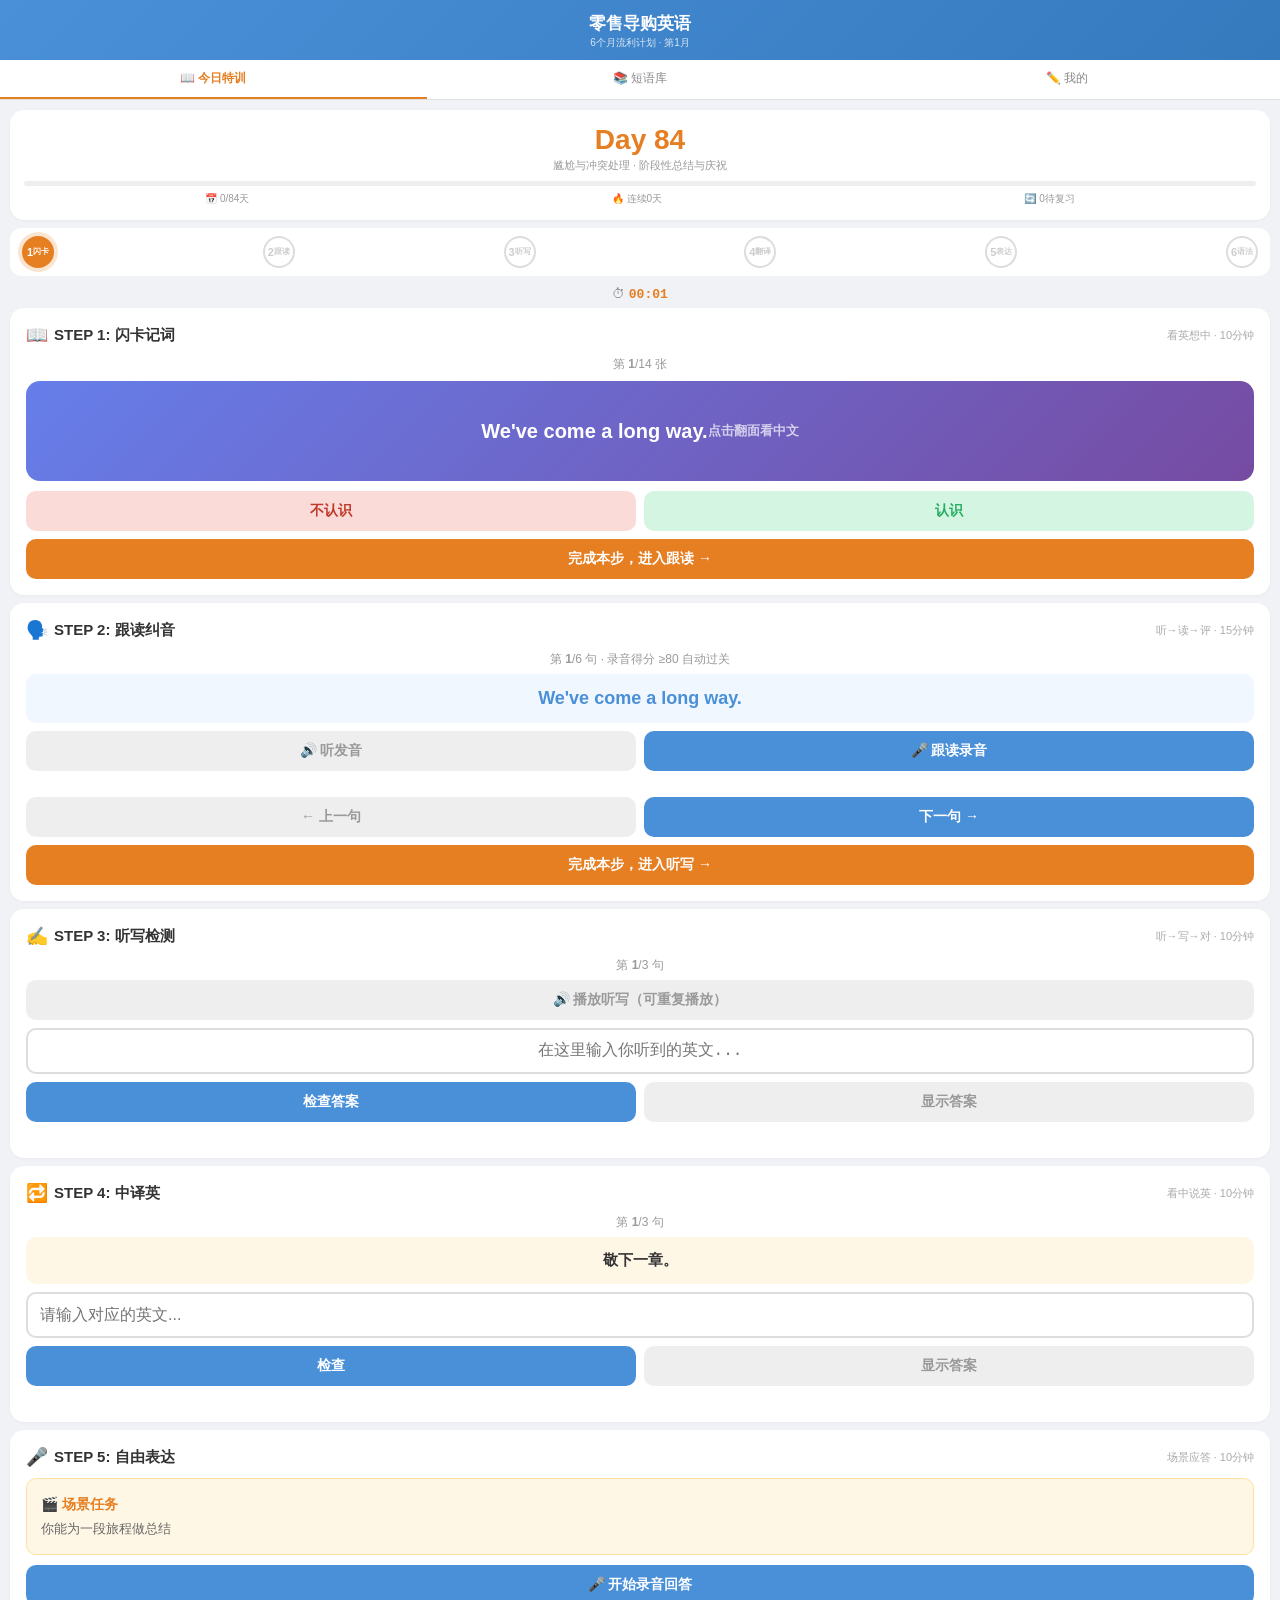
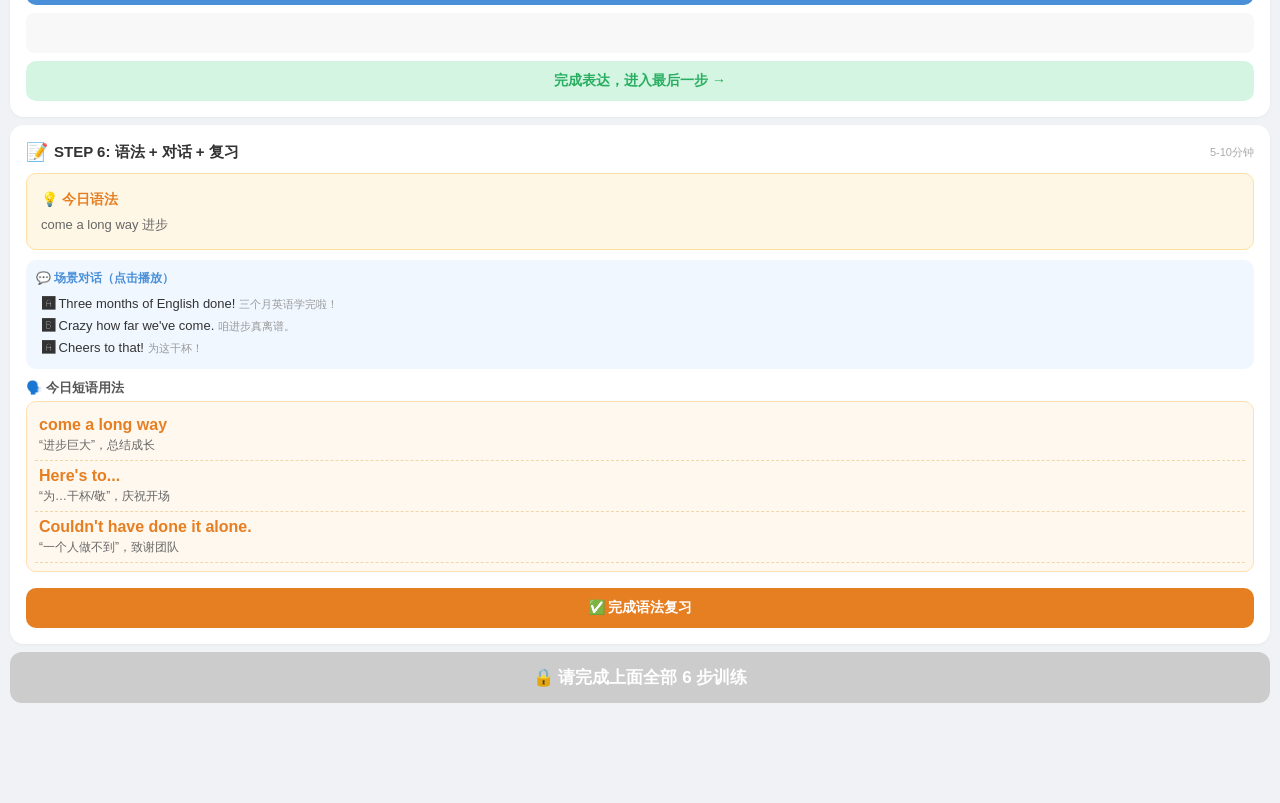
==== commit 6d73b86a: "v5.5 第3个月日常口语进阶(深度闲聊/讲经历/电话线上/尴尬冲突 28天) + 解天数锁至84天 + 进度分母84" ====
--- a/index.html
+++ b/index.html
@@ -465,6 +465,39 @@
 v:[['trip','旅行'],['experience','经历'],['forget','忘记'],['friends','朋友们'],['everything','一切'],['beautiful','美丽的']],
 u:[['The trip was amazing.','总结旅程第一句'],['I\'ll never forget...','表达难忘，接体验'],['can\'t wait to...','“等不及要”，表期待再来']]}
 ]}
+,{w:'深度闲聊与观点表达',m:3,d:[
+{n:'聊新闻和热点',g:'现在完成时聊“最近发生的事”',sp:'朋友甩来一条新闻，你能接话并发表看法',p:[['Did you see the news about...?','你看了…的新闻了吗？'],['It\'s been all over my feed.','我信息流全被它刷屏了。'],['What do you make of it?','你咋看这事？'],['I think it\'s a big deal.','我觉得这事儿挺大的。'],['People are divided on this.','大家在这事上意见很分裂。'],['It\'s trending for a reason.','它能上热搜肯定有原因。']],c:[['Did you catch that story this morning?','你今早看那个新闻了吗？'],['Yeah, wild. Didn\'t expect that.','看了，离谱，没想到会这样。'],['Right? Feels like everything\'s moving fast.','对吧？感觉啥都变得好快。']],v:[['news','新闻'],['feed','信息流'],['trending','热门的'],['divided','分裂的'],['story','报道'],['opinion','看法'],['viral','病毒式传播的'],['headline','头条']],u:[['all over my feed','刷屏，形容社交媒体被某内容占领'],['What do you make of it?','“你咋看”，比 What do you think 更口语自然'],['trending for a reason','“能火是有原因的”，认同某热点合理性时甩这句']]},
+{n:'委婉说“我不同意”',g:'softener 缓冲词：I see your point, but...',sp:'同事观点你不完全认同，得体地接话不伤和气',p:[['I see your point, but...','我懂你说的，不过…'],['I get where you\'re coming from.','我理解你的出发点。'],['That\'s one way to look at it.','那是一种看法吧。'],['I\'m not so sure about that.','这点我不太确定。'],['Have you considered...?','你有没有考虑过…？'],['Let\'s look at it differently.','咱们换个角度看。']],c:[['I think we should go with A.','我觉得该选A。'],['I see your point, but B might be safer.','我懂你，不过B可能更稳。'],['Fair. Let\'s weigh both.','有道理，俩都权衡下。']],v:[['point','观点'],['consider','考虑'],['differently','不同地'],['weigh','权衡'],['perspective','视角'],['disagree','不同意'],['soften','缓和'],['view','看法']],u:[['I see your point, but...','万能缓冲，先认可再转折，不显得杠'],['where you\'re coming from','“你的出发点”，表示理解对方立场'],['Let\'s weigh both.','“俩都掂量下”，提议折中']]},
+{n:'吐槽一下烦心事',g:'进行时表“最近一直在…”',sp:'朋友问你最近咋样，你能带点情绪地吐槽',p:[['This week has been killing me.','这周快把我整垮了。'],['I\'m so over this traffic.','这破堵车我受够了。'],['It\'s been one thing after another.','事儿一件接一件没消停。'],['Can you believe this?','你敢信吗？'],['I\'m running on fumes.','我全靠硬撑了。'],['Just need this to be over.','只求这摊事赶紧过去。']],c:[['How\'ve you been?','最近咋样？'],['Honestly? Exhausted. Work\'s nonstop.','说实话？累瘫了，活儿没断过。'],['Ugh, same here.','唉，我也是。']],v:[['kill','使筋疲力尽'],['over','受够了'],['fumes','精疲力竭(俚)'],['exhaust','使筋疲力尽'],['nonstop','不停的'],['rant','吐槽'],['vent','发泄'],['tired','累的']],u:[['I\'m so over this.','“受够这X了”，over 表厌倦比 hate 更口语'],['one thing after another','“祸不单行”，形容倒霉事接连'],['running on fumes','“靠 fumes 撑着”，夸张说法表示快没电了']]},
+{n:'清楚地讲你的看法',g:'In my opinion / I feel like 表主观',sp:'讨论里你能清晰说出自己站哪边',p:[['In my opinion, it\'s worth it.','我觉得值。'],['I feel like we\'re rushing.','我感觉咱们太急了。'],['Personally, I\'d wait.','就我个人，我会等等。'],['I\'m leaning toward B.','我更倾向于B。'],['That doesn\'t sit right with me.','那让我觉得不对劲。'],['I stand by that.','我坚持这个看法。']],c:[['So which way are you leaning?','你更倾向哪边？'],['Personally I\'d wait and see.','我个人会先观望。'],['Makes sense.','有道理。']],v:[['opinion','意见'],['lean','倾向'],['personally','就个人而言'],['rush','催促'],['sit right','顺心'],['stand by','坚持'],['worth','值得'],['view','看法']],u:[['I feel like...','“我感觉/我觉得”，比 I think 更主观柔和'],['leaning toward','“倾向”，表未最终决定的偏好'],['doesn\'t sit right with me','“让我不舒服/不对劲”，表直觉上不认同']]},
+{n:'有分歧也不翻脸',g:'agree to disagree 体面收场',sp:'聊僵了你能优雅止损不撕破脸',p:[['We\'ll have to agree to disagree.','咱就各自保留意见吧。'],['I respect your view.','我尊重你的看法。'],['Let\'s not make it a big thing.','别为这事儿上纲上线。'],['We can see it differently.','咱看法不同也正常。'],['I\'m not trying to argue.','我不是要吵架。'],['Let\'s just drop it.','这事儿翻篇吧。']],c:[['You\'re wrong about that.','这点你错了。'],['Maybe, but I\'ll stand by mine. Agree to disagree?','也许，但我坚持我的。各自保留？'],['Deal. No hard feelings.','行，不伤和气。']],v:[['respect','尊重'],['argue','争论'],['drop','翻篇'],['disagree','不同意'],['feeling','感觉'],['differ','不同'],['debate','辩论'],['peace','和平']],u:[['agree to disagree','“求同存异/各自保留”，分歧时的体面收场'],['No hard feelings.','“不伤和气”，争执后缓和'],['Let\'s just drop it.','“翻篇吧”，主动停止争论']]},
+{n:'聊未来的打算',g:'be planning to / hope to 将来',sp:'别人问你接下来啥打算，你能讲清楚',p:[['I\'m planning to move next year.','我打算明年搬家。'],['Hopefully I\'ll switch careers.','希望能转行吧。'],['I\'ve been thinking about...','我一直在琢磨…'],['The goal is to save up.','目标是攒钱。'],['I\'m aiming for...','我的目标是…'],['We\'ll see how it goes.','走一步看一步吧。']],c:[['What\'s next for you?','你接下来啥打算？'],['I\'m planning to go back to school.','我打算回去读书。'],['Nice, good for you.','牛啊，挺你。']],v:[['plan','计划'],['hope','希望'],['goal','目标'],['aim','旨在'],['switch','切换'],['save up','攒钱'],['future','未来'],['next','下一个']],u:[['I\'m planning to...','“我打算…”，将来计划标配'],['We\'ll see how it goes.','“走着瞧/看情况”，留余地不把话说死'],['aiming for','“瞄准/目标是”，比 want 更坚定']]},
+{n:'聊梦想和现实',g:'have always wanted to 长久愿望',sp:'闲聊里你能讲出“一直想做但还没做”的事',p:[['I\'ve always wanted to live abroad.','我一直想出国生活。'],['Reality kind of got in the way.','但现实总来捣乱。'],['Someday, maybe.','也许哪天吧。'],['I\'m working toward it slowly.','我在慢慢往那靠。'],['It\'s a dream, not a plan.','这是个梦，不算计划。'],['Better late than never.','迟做总比不做好。']],c:[['What\'s something you\'ve always wanted?','你一直想做啥？'],['To learn another language, honestly.','说实话，学门外语。'],['Do it. Better late than never.','去啊，迟做比不做强。']],v:[['abroad','国外'],['reality','现实'],['someday','有朝一日'],['toward','朝向'],['dream','梦想'],['slowly','慢慢地'],['wish','愿望'],['goal','目标']],u:[['have always wanted to','“一直想”，表长久愿望'],['get in the way','“挡道/捣乱”，说现实阻碍时用'],['Better late than never.','“迟做总比不做好”，鼓励行动']]}
+]},{w:'讲经历与故事',m:3,d:[
+{n:'讲童年回忆',g:'used to 表过去习惯',sp:'聊到小时候你能讲一两件往事',p:[['When I was a kid, we lived...','小时候我们住…'],['I used to climb trees.','我以前常爬树。'],['Those were simpler times.','那时候真单纯。'],['My favorite was...','我最爱的是…'],['I miss those days.','挺怀念那些日子。'],['We didn\'t have much, but...','咱家不富裕，但…']],c:[['What were you like as a kid?','你小时候啥样？'],['Wild. I used to run around all day.','皮得很，整天往外跑。'],['Haha, same.','哈哈我也是。']],v:[['kid','小孩'],['used to','过去常'],['simpler','更简单的'],['childhood','童年'],['miss','想念'],['memory','记忆'],['grew up','长大'],['toy','玩具']],u:[['used to','“过去常”，讲以前习惯现已不做的动作'],['When I was a kid','“我小时候”，回忆开场'],['Those were the days.','“那才是好日子”，怀念往昔']]},
+{n:'讲一次旅行奇遇',g:'过去时讲已发生的事',sp:'朋友让你讲旅行故事，你能讲得有画面',p:[['The craziest thing happened.','最离谱的事发生了。'],['We got lost in...','我们在…迷路了。'],['Out of nowhere, a local helped us.','突然一本地人帮了我们。'],['It turned out great.','结果还挺好。'],['Best part of the trip.','那是整趟最棒的部分。'],['I still laugh about it.','我现在想起来还笑。']],c:[['Any crazy travel stories?','有啥离谱的旅行故事不？'],['Once we missed our train in...','有次在…误了火车。'],['No way! What happened?','不会吧！后来呢？']],v:[['craziest','最离谱的'],['lost','迷路的'],['local','本地人'],['turned out','结果是'],['trip','旅行'],['adventure','冒险'],['unexpected','意外的'],['missed','错过的']],u:[['The craziest thing happened.','“最离谱的事发生了”，故事抓人开场'],['Out of nowhere','“突然/凭空出现”，制造转折'],['turned out great','“结果挺好”，反转收尾']]},
+{n:'讲尴尬瞬间',g:'过去时被动与情绪',sp:'你能自嘲式讲一个社死现场',p:[['I was so embarrassed when...','我超尴尬当…'],['I called the teacher "mom".','我把老师叫成了“妈”。'],['Everyone just stared.','所有人都盯着看。'],['I wanted to disappear.','我当时想原地消失。'],['Looking back, it\'s funny.','现在回头看还挺好笑。'],['We all do dumb stuff.','谁没干过傻事。']],c:[['Tell me your most embarrassing moment.','讲讲你最社死的瞬间。'],['I waved at someone who wasn\'t waving at me.','我冲一个没冲我招手的人挥了手。'],['Oof, brutal.','哎哟，惨。']],v:[['embarrassed','尴尬的'],['stared','盯着看'],['disappear','消失'],['funny','好笑的'],['moment','瞬间'],['awkward','尴尬的'],['cringe','社死的(俚)'],['dumb','傻的']],u:[['I was so embarrassed when...','“当…时我超尴尬”，社死开场'],['wanted to disappear','“想原地消失”，夸张表羞耻'],['Looking back, it\'s funny.','“回头看挺好笑”，自嘲收尾']]},
+{n:'讲骄傲的成就',g:'现在完成时讲影响至今的事',sp:'你能自然地讲一件自己牛的事不显得装',p:[['I\'m really proud that I...','我特自豪自己…'],['I pushed through it.','我硬扛过来了。'],['It took me years.','我花了好多年。'],['People doubted me.','当时好多人不看好。'],['Now I can finally say...','现在我终于能说…'],['Worth every struggle.','每一步挣扎都值。']],c:[['What are you most proud of?','你最自豪的是啥？'],['Finishing my degree while working.','边上班边把学位读完。'],['Respect, that\'s hard.','佩服，那不容易。']],v:[['proud','骄傲的'],['pushed through','熬过'],['doubt','怀疑'],['struggle','挣扎'],['achieve','达成'],['finally','终于'],['worth','值得'],['years','年']],u:[['I\'m proud that I...','“我自豪自己…”，讲成就不装'],['pushed through','“硬扛过来”，强调坚持'],['Worth every struggle.','“每分挣扎都值”，总结付出']]},
+{n:'讲一次失败和教训',g:'learn the hard way 固定搭配',sp:'你能坦诚讲失败并提炼教训',p:[['I learned the hard way.','我交了学费才懂。'],['I messed up big time.','我搞砸大了。'],['I should\'ve asked for help.','我本该求助的。'],['Failure taught me more.','失败教我的更多。'],['I\'d do it differently now.','现在我会换种做法。'],['No regrets, just lessons.','不后悔，只有教训。']],c:[['Ever totally mess up?','干过啥彻底搞砸的事不？'],['Once I quit too soon. Big mistake.','有次太早放弃，大错。'],['We live and learn.','吃一堑长一智嘛。']],v:[['learned','学到'],['messed up','搞砸'],['regret','后悔'],['lesson','教训'],['failure','失败'],['mistake','错误'],['grow','成长'],['quit','放弃']],u:[['learn the hard way','“交学费才懂”，指吃亏后明白'],['messed up big time','“搞砸大了”，口语化认错'],['No regrets, just lessons.','“不悔只学”，豁达收尾']]},
+{n:'讲改变我的一件事',g:'时态切换：过去触发→现在影响',sp:'你能讲一件对你影响很深的事',p:[['Something shifted for me.','有件事让我变了。'],['It changed how I see things.','它改变了我看世界的方式。'],['I became more careful.','我变得更谨慎了。'],['Since then, I...','从那以后我就…'],['It put things in perspective.','它让我看淡了很多事。'],['I\'m grateful for it now.','现在我还挺感恩的。']],c:[['What changed you?','啥改变了你？'],['Losing my job, weirdly. Made me braver.','奇怪，是丢工作。让我更敢了。'],['That makes sense.','能理解。']],v:[['shifted','转变'],['perspective','视角'],['careful','谨慎的'],['grateful','感恩的'],['since','自…以来'],['change','改变'],['braver','更勇敢的'],['growth','成长']],u:[['Something shifted.','“有啥变了”，讲转折'],['put things in perspective','“让人看淡/想通”，表重新排序价值观'],['Since then','“从那以后”，接后续改变']]},
+{n:'讲朋友的故事',g:'第三人称过去时',sp:'你能用英语转述别人的事',p:[['My friend once...','我朋友有次…'],['He ended up...','他最后…'],['Can you believe she...','你敢信她…'],['It inspired me.','这事激励了我。'],['She\'s the bravest person I know.','她是我认识最勇的人。'],['I\'ll let him tell it.','还是让他自己讲吧。']],c:[['Tell me about your friend.','讲讲你朋友呗。'],['He quit everything to travel. Wild.','他啥都辞了去旅行，疯了吧。'],['That\'s bold.','够猛的。']],v:[['friend','朋友'],['ended up','最终'],['inspired','激励'],['bravest','最勇敢的'],['story','故事'],['once','曾经'],['bold','大胆的'],['quit','辞去']],u:[['My friend once...','“我朋友有次…”，转述开场'],['ended up','“最后/结果是”，讲结局'],['I\'ll let him tell it.','“让他自己讲”，转移讲述权']]}
+]},{w:'电话与线上沟通',m:3,d:[
+{n:'电话里预约',g:'电话礼貌开场与请求',sp:'你能打电话预约服务/餐厅',p:[['Hi, I\'d like to book a table.','您好，我想订个位。'],['For two, at seven.','两位，七点。'],['Under what name?','用哪个名字？'],['Could you repeat that?','能重复一遍吗？'],['Got it, thank you.','好的，谢谢。'],['We\'ll be there on time.','我们会准时到。']],c:[['Hi, is this the salon?','您好，是理发店吗？'],['Yes, I\'d like to book for tomorrow.','对，我想约明天。'],['Sure, what time works?','行，几点方便？']],v:[['book','预订'],['table','位子'],['repeat','重复'],['on time','准时'],['appointment','预约'],['salon','理发店'],['reservation','预订'],['confirm','确认']],u:[['I\'d like to book...','“我想订…”，电话预约标配'],['Under what name?','“用啥名字？”，对方确认时'],['Could you repeat that?','“能重复下吗？”，没听清救命句']]},
+{n:'留一条语音留言',g:'留言用现在时/将来时',sp:'对方不在，你能留清楚一条言',p:[['Hi, this is [name].','嗨，我是[name]。'],['I\'m calling about...','我打来是关于…'],['Please call me back at...','请回电我…'],['It\'s urgent-ish.','有点急。'],['Thanks, bye.','谢了，拜拜。'],['Leave a message after the beep.','滴声后请留言。']],c:[['Hey, it\'s Tom. Call me back when free.','嘿，我是Tom，有空回我。'],['About the project deadline.','是关于项目截止的事。'],['Thanks, talk soon.','谢了，回头聊。']],v:[['message','留言'],['beep','滴声'],['urgent','紧急的'],['call back','回电'],['about','关于'],['deadline','截止'],['voicemail','语音信箱'],['free','有空的']],u:[['this is [name]','“我是X”，留言第一句自报家门'],['call me back at...','“请回电…”，留联系方式'],['It\'s urgent-ish.','“有点急”，不吓人地强调重要性']]},
+{n:'开视频会议',g:'会议常用祈使/请求',sp:'线上开会你能用英语沟通 basics',p:[['Can you see my screen?','能看到我屏幕吗？'],['Sorry, you\'re on mute.','抱歉，你静音了。'],['Can you hear me now?','现在能听到吗？'],['Let\'s circle back to that.','这点咱待会儿再议。'],['I\'ll share the link.','我把链接发一下。'],['Let\'s wrap up.','咱收个尾吧。']],c:[['Can everyone see the deck?','大家看到片子了吗？'],['Yes, go ahead.','看到了，讲吧。'],['Great, sharing now.','好，现在共享。']],v:[['screen','屏幕'],['mute','静音'],['hear','听到'],['share','分享'],['link','链接'],['wrap up','收尾'],['deck','幻灯片(俚)'],['meeting','会议']],u:[['you\'re on mute','“你静音了”，开会最高频提醒'],['circle back','“回头再议”，暂挂起话题'],['Can you hear me?','“能听到吗？”，网络卡时']]},
+{n:'线上确认一件事',g:'confirm / just to 表目的',sp:'你能发一句清楚确认的话',p:[['Just to confirm...','确认一下…'],['Did you get my message?','你收到我消息没？'],['Let me know if that works.','行不行回我一声。'],['Sounds good, thanks.','可以，谢了。'],['I\'ll send it over.','我发过去。'],['Following up on this.','跟一下这事。']],c:[['Just to confirm, Thursday 3pm?','确认下，周四下午3？'],['Yes, locked in.','对，定死了。'],['Perfect, see you then.','完美，到时见。']],v:[['confirm','确认'],['message','消息'],['works','行得通'],['send','发送'],['follow up','跟进'],['locked in','定好的'],['over','过去(此处 send it over)'],['clear','清楚']],u:[['Just to confirm...','“确认下…”，避免误会开场'],['Let me know if that works.','“行不行说一声”，留确认口'],['Following up on this.','“跟一下这事”，催而不烦']]},
+{n:'礼貌地催进度',g:'any update 催跟进',sp:'你能催别人又不显得烦',p:[['Any update on this?','这事儿有进展吗？'],['Just checking in.','就顺带问一下。'],['No rush, whenever.','不急，随你。'],['Let me know by Friday?','周五前回我成不？'],['Thanks for the help.','谢你帮忙。'],['Appreciate it.','感激。']],c:[['Hey, any update on the file?','嘿，文件有进展不？'],['Not yet, soon.','还没，快了。'],['Cool, thanks for the quick reply.','行，谢啦回这么快。']],v:[['update','进展'],['checking in','问候/询问'],['rush','催促'],['Friday','周五'],['appreciate','感激'],['soon','很快'],['file','文件'],['reply','回复']],u:[['Any update on this?','“这事儿有进展没？”，万能催'],['Just checking in.','“顺带问一下”，不施压'],['No rush.','“不急”，缓和催促']]},
+{n:'线上老友寒暄',g:'Long time no see 重逢',sp:'你能和久未联系的人热络起来',p:[['Long time no see!','好久不见！'],['How have you been?','最近咋样？'],['Still the same old me.','还是老样子。'],['We should catch up.','咱该好好叙叙。'],['What have you been up to?','你最近忙啥呢？'],['Let\'s grab a call soon.','咱找个时间语音聊。']],c:[['Hey! Long time no see.','嘿！好久不见。'],['I know, right? Too long.','就是，太久了。'],['We seriously need to catch up.','真得好好叙叙了。']],v:[['long time','好久'],['catch up','叙旧'],['up to','忙于'],['same old','老样子'],['soon','很快'],['call','通话'],['reconnect','重联'],['friend','朋友']],u:[['Long time no see!','“好久不见！”，重逢万能'],['What have you been up to?','“你最近忙啥？”，寒暄必问'],['catch up','“叙旧/补聊”，约后续']]},
+{n:'解释网络/技术问题',g:'drop / freeze 描述故障',sp:'线上沟通你能说清技术状况',p:[['My connection dropped.','我掉线了。'],['Can you hear me now?','现在能听到吗？'],['My screen froze.','我屏幕卡了。'],['Let me rejoin.','我重新进一下。'],['Sorry about the lag.','抱歉有点延迟。'],['It\'s working now.','现在好了。']],c:[['You froze for a sec.','你刚卡了一下。'],['Yeah, bad wifi. Rejoining.','对，破wifi，重进。'],['All good now?','现在好了？']],v:[['connection','连接'],['dropped','掉线'],['froze','冻结/卡'],['rejoin','重进'],['lag','延迟'],['wifi','无线网'],['working','正常的'],['signal','信号']],u:[['connection dropped','“掉线了”，最常用故障描述'],['My screen froze.','“屏幕卡了”，zoom卡顿时说'],['Sorry about the lag.','“抱歉延迟”，为卡顿致歉']]}
+]},{w:'尴尬与冲突处理',m:3,d:[
+{n:'诚恳地道歉',g:'apologize 过去/现在',sp:'你能为失误得体道歉',p:[['I\'m really sorry about that.','这事我真的很抱歉。'],['It was my fault.','是我的错。'],['I didn\'t mean to.','我不是故意的。'],['Let me make it right.','让我补救一下。'],['Won\'t happen again.','不会再有下次了。'],['Please accept my apology.','请接受我的歉意。']],c:[['You okay? You seemed off.','你还好吧？刚才有点不对。'],['Yeah, sorry, I snapped. My bad.','嗯抱歉，我急了，我的锅。'],['All good, don\'t worry.','没事，别放心上。']],v:[['sorry','抱歉'],['fault','过错'],['mean','打算'],['apology','道歉'],['snap','急/顶嘴'],['make it right','补救'],['accept','接受'],['bad','坏的']],u:[['I\'m sorry about that.','“这事我抱歉”，通用道歉'],['It was my fault.','“是我的错”，担责'],['make it right','“补救/纠正”，表行动而非空歉']]},
+{n:'得体地拒绝',g:'I\'d love to, but... 婉拒',sp:'你能说不又不伤人',p:[['I\'d love to, but I can\'t.','我很想，但不行。'],['Maybe another time.','改天吧。'],['I\'m tied up that day.','那天我抽不开身。'],['Thanks for thinking of me.','谢你想到我。'],['I\'ll have to pass.','我只能婉拒了。'],['Rain check?','改天约？']],c:[['Wanna grab dinner Friday?','周五一起吃个饭？'],['I\'d love to, but I\'m slammed. Rain check?','想啊，但那天爆满。改天？'],['Sure, hit me up later.','行，回头找我。']],v:[['love to','想'],['tied up','忙'],['pass','婉拒'],['rain check','改天'],['slammed','爆满的'],['another time','改天'],['thinking of','想到'],['busy','忙的']],u:[['I\'d love to, but...','“我想，但…”，婉拒不伤人'],['Rain check?','“改天约？”，美式婉拒后留门'],['I\'m tied up.','“我抽不开身”，体面借口']]},
+{n:'投诉或抱怨服务',g:'not happy with 表达不满',sp:'你能礼貌但坚定地投诉',p:[['I\'m not happy with the service.','我对服务不满意。'],['This isn\'t what I ordered.','这不是我点的。'],['Could you fix this?','能处理下吗？'],['I\'d like a refund.','我要退款。'],['That\'s not acceptable.','这不能接受。'],['Please sort this out.','请把这事解决下。']],c:[['Excuse me, this is wrong.','抱歉，这不对。'],['I ordered the chicken, not beef.','我点的是鸡不是牛。'],['I\'ll change it right away.','我马上换。']],v:[['happy','满意'],['ordered','点的'],['fix','处理'],['refund','退款'],['acceptable','可接受的'],['sort out','解决'],['complain','投诉'],['wrong','错的']],u:[['I\'m not happy with...','“我对…不满意”，坚定开场'],['This isn\'t what I ordered.','“这不是我点的”，纠错'],['Please sort this out.','“请解决下”，要求行动']]},
+{n:'安慰情绪低落的人',g:'must be + adj 共情',sp:'朋友低落时你能接住情绪',p:[['That must be tough.','那肯定很难熬。'],['I\'m here if you need me.','需要我随时在。'],['Take your time.','慢慢来，不急。'],['It\'s okay to feel this way.','有这情绪很正常。'],['Want to talk about it?','想聊聊不？'],['I\'ve got your back.','我挺你。']],c:[['I\'ve been really down lately.','最近我一直很低落。'],['That must be tough. I\'m here.','肯定难熬，我在。'],['Thanks, means a lot.','谢了，挺暖的。']],v:[['tough','艰难的'],['here','在的'],['take your time','慢慢来'],['okay','正常的'],['talk','聊'],['back','后背(挺你)'],['down','低落的'],['support','支持']],u:[['That must be tough.','“那肯定难熬”，共情第一句'],['I\'ve got your back.','“我挺你”，表支持'],['Take your time.','“慢慢来”，不催对方']]},
+{n:'化解一场误会',g:'misunderstanding 名词',sp:'你能澄清误会不升级',p:[['I think there\'s a misunderstanding.','我觉得是个误会。'],['That\'s not what I meant.','我不是那个意思。'],['Let me clarify.','我澄清下。'],['We\'re on the same page now?','现在咱理解一致了吧？'],['Glad we cleared that up.','还好说开了。'],['No harm done.','没造成啥，没事。']],c:[['You seemed mad at me.','你刚才好像生我气。'],['Not at all, misunderstanding. I\'m fine.','完全没有，是误会，我没事。'],['Oh good, sorry I assumed.','那就好，抱歉我瞎猜了。']],v:[['misunderstanding','误会'],['meant','意思是'],['clarify','澄清'],['same page','一致'],['cleared','说开'],['harm','伤害'],['assumed','假设'],['confused','困惑的']],u:[['there\'s a misunderstanding','“是个误会”，降温第一句'],['That\'s not what I meant.','“我不是那意思”，纠错'],['on the same page','“理解一致”，确认对齐']]},
+{n:'主动挽回一段关系',g:'put behind us 翻篇',sp:'你能主动缓和一段僵局',p:[['Let\'s put this behind us.','这事咱翻篇吧。'],['I value our friendship.','我挺看重咱俩交情。'],['No hard feelings?','不介意了吧？'],['Can we start fresh?','咱重新来过行不？'],['I miss hanging out.','我挺想念一起玩的。'],['Water under the bridge.','都过去了。']],c:[['I hate that we\'re weird now.','我讨厌咱现在这么尴尬。'],['Me too. Let\'s put it behind us.','我也是，翻篇吧。'],['Deal. Friends again.','行，还是朋友。']],v:[['behind','在…后'],['value','看重'],['friendship','友谊'],['fresh','新鲜的'],['hanging out','玩'],['bridge','桥'],['weird','尴尬的'],['forgive','原谅']],u:[['put this behind us','“翻篇吧”，主动和解'],['Water under the bridge.','“都过去了”，原谅旧账'],['start fresh','“重新来过”，给关系复位']]},
+{n:'阶段性总结与庆祝',g:'come a long way 进步',sp:'你能为一段旅程做总结',p:[['We\'ve come a long way.','咱一路走来不容易。'],['Look how far we\'ve made it.','看咱都走到哪了。'],['Proud of what we did.','为咱做的骄傲。'],['Here\'s to the next chapter.','敬下一章。'],['Couldn\'t have done it alone.','一个人可做不到。'],['Let\'s celebrate this win.','为这胜利庆祝下。']],c:[['Three months of English done!','三个月英语学完啦！'],['Crazy how far we\'ve come.','咱进步真离谱。'],['Cheers to that!','为这干杯！']],v:[['long way','长路'],['far','远的'],['proud','骄傲的'],['chapter','章节'],['celebrate','庆祝'],['win','胜利'],['alone','独自'],['journey','旅程']],u:[['come a long way','“进步巨大”，总结成长'],['Here\'s to...','“为…干杯/敬”，庆祝开场'],['Couldn\'t have done it alone.','“一个人做不到”，致谢团队']]}
+]}
 ];
 
 // ============ 短语合集 ============
@@ -488,7 +521,7 @@
 let flashIdx=0,pronIdx=0,dictIdx=0,transIdx=0,dictAttempted=false;
 let voiceRec=null,isRecording=false;
 
-function getTodayIdx(){const s=new Date('2026-07-13'),t=new Date();return Math.max(0,Math.min(Math.floor((t-s)/86400000),55))}
+function getTodayIdx(){const s=new Date('2026-07-13'),t=new Date();return Math.max(0,Math.min(Math.floor((t-s)/86400000),83))}
 function getDone(){try{return JSON.parse(localStorage.getItem(LS.done)||'[]')}catch(e){return[]}}
 function saveDone(v){localStorage.setItem(LS.done,JSON.stringify(v))}
 function getSteps(){try{return JSON.parse(localStorage.getItem(LS.steps)||'{}')}catch(e){return{}}}
@@ -683,7 +716,7 @@
   weekData=fd.w; dayData=fd.d;
   initReviewForDay(currentDay);
 
-  const doneDays=getDone(),streak=calcStreak(doneDays),progress=Math.round((doneDays.length/56)*100);
+  const doneDays=getDone(),streak=calcStreak(doneDays),progress=Math.round((doneDays.length/84)*100);
   const cp=completedSteps(),reviewItems=getReviewDue();
   const stepNames=['flash','pron','dict','trans','speak','gram'];
   const stepDone=[];
@@ -696,7 +729,7 @@
   h+='<div class="pcard"><div class="pday">Day '+(currentDay+1)+'</div>';
   h+='<div class="plabel">'+weekData.w+' · '+dayData.n+'</div>';
   h+='<div class="pbar"><div class="pbarf" style="width:'+progress+'%"></div></div>';
-  h+='<div class="pstats"><span>📅 '+doneDays.length+'/56天</span><span>🔥 连续'+streak+'天</span><span>🔄 '+reviewItems.length+'待复习</span></div></div>';
+  h+='<div class="pstats"><span>📅 '+doneDays.length+'/84天</span><span>🔥 连续'+streak+'天</span><span>🔄 '+reviewItems.length+'待复习</span></div></div>';
 
   // 6步指示器
   h+='<div class="steps">';
